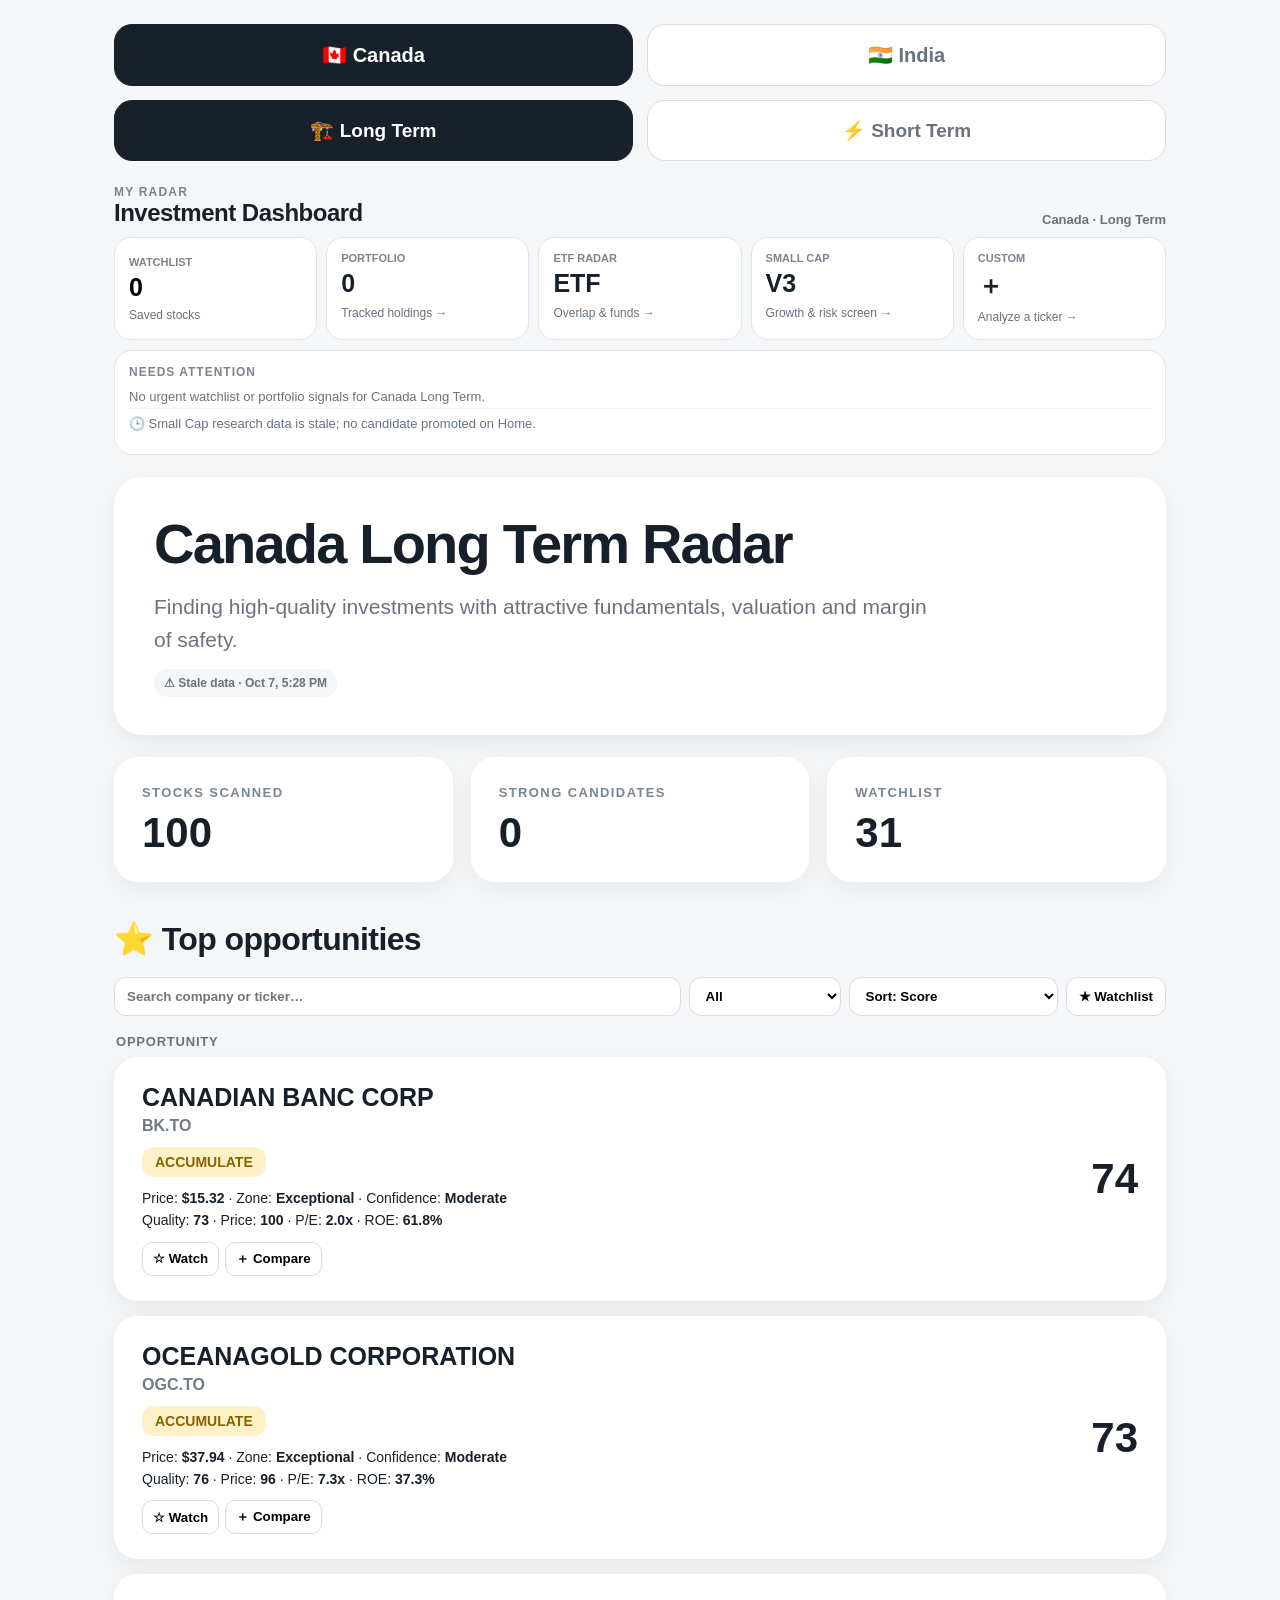
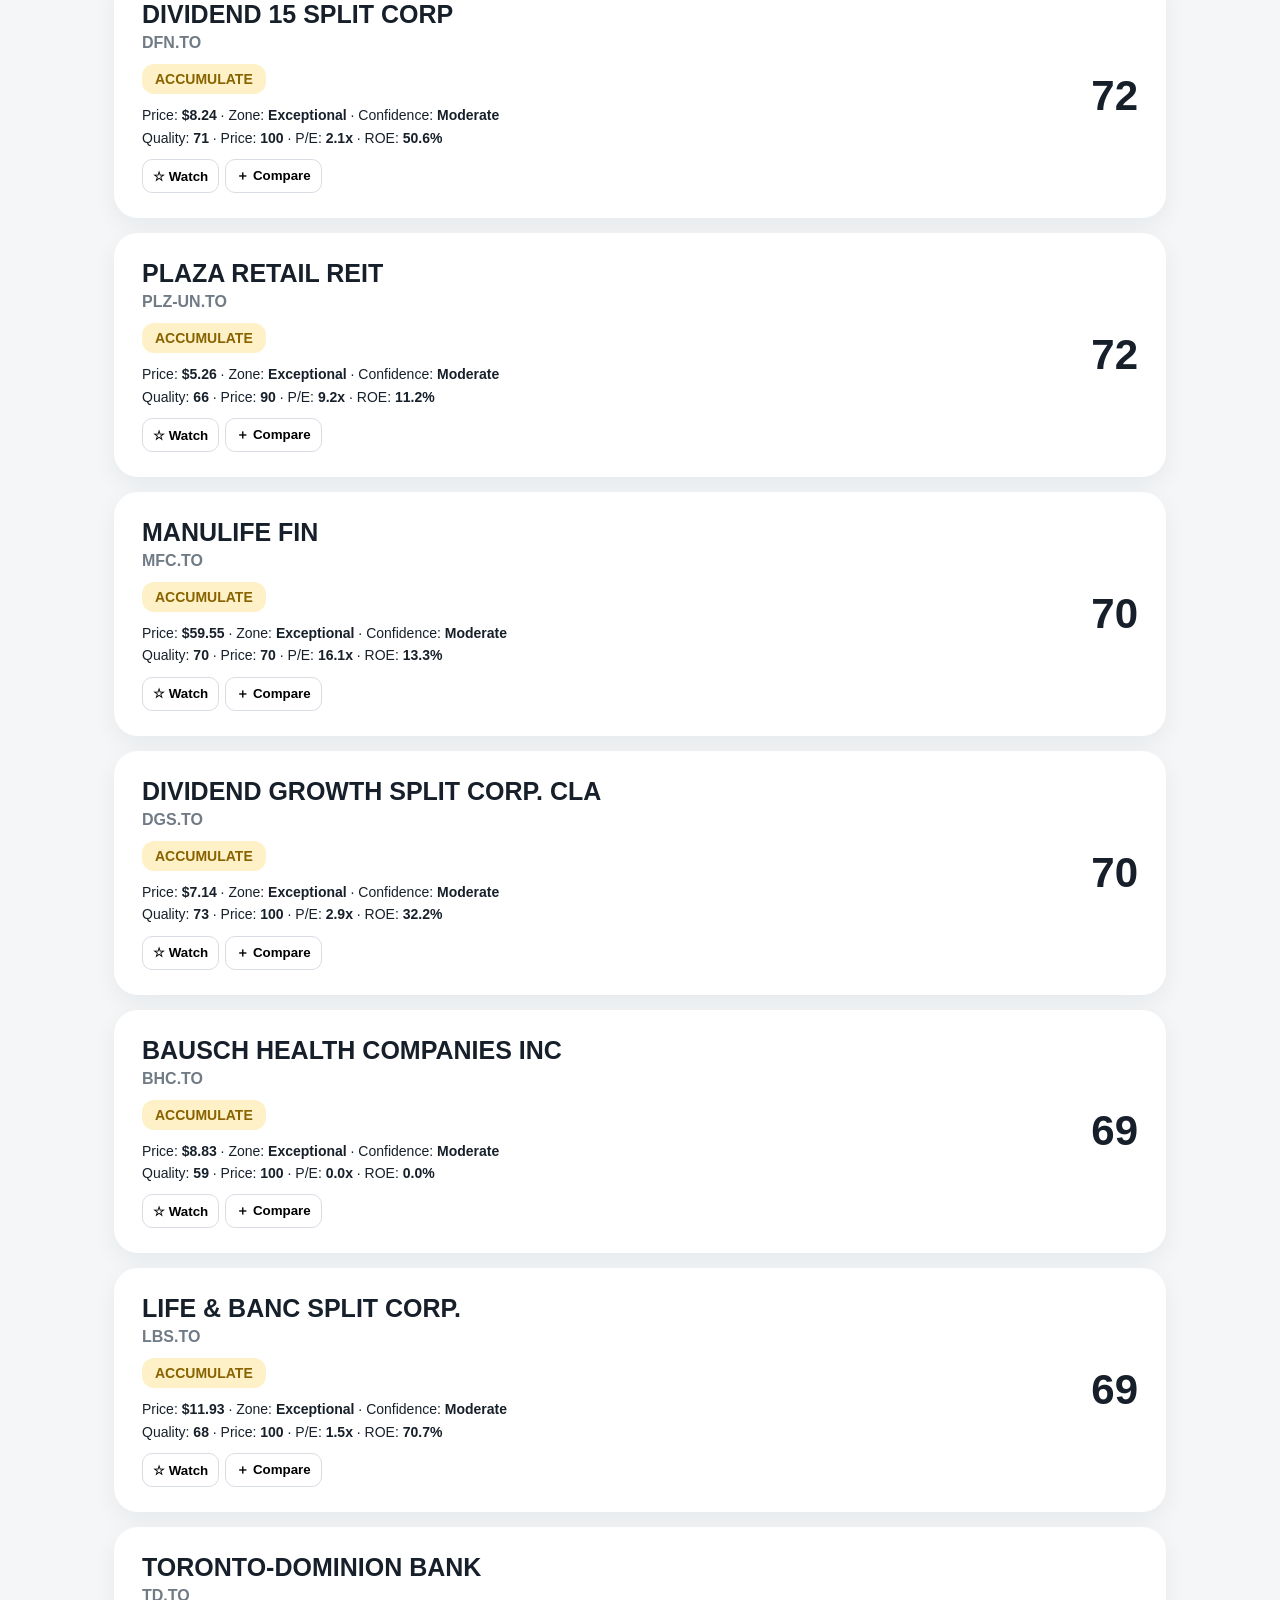
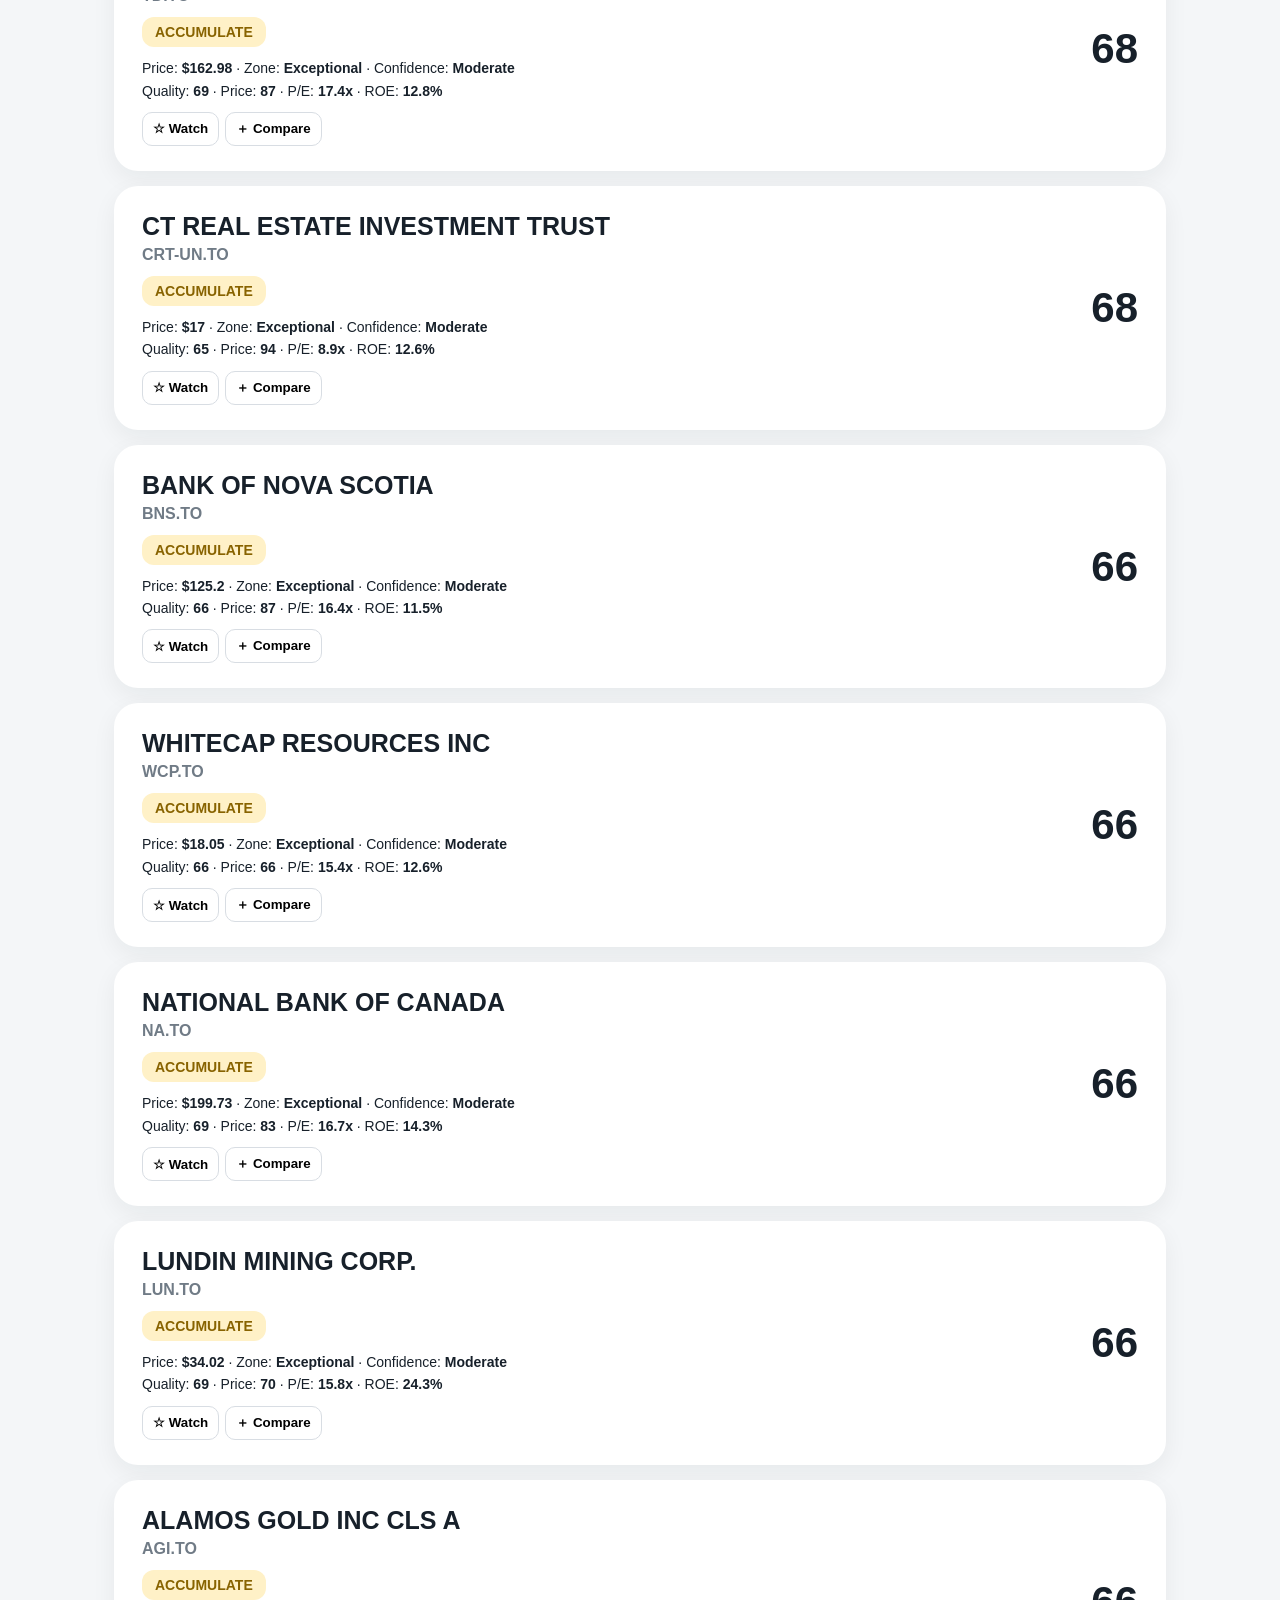
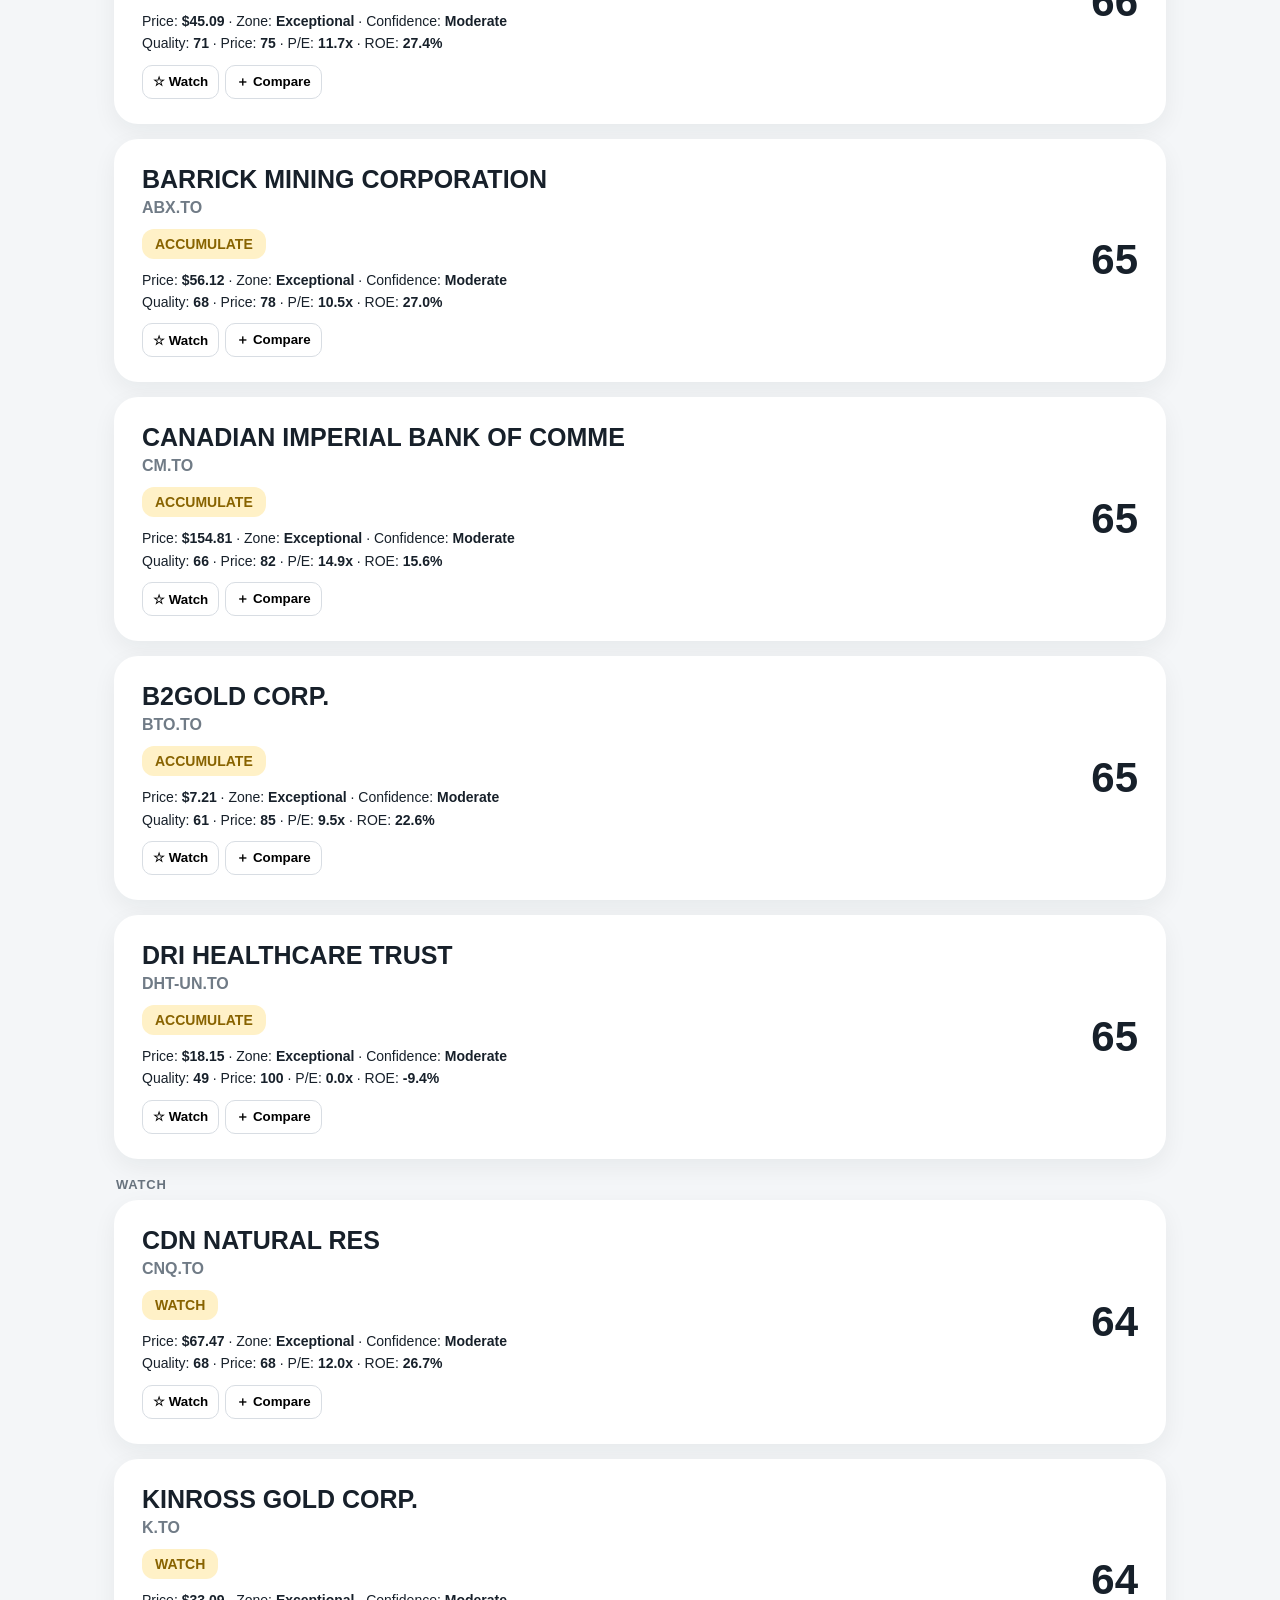
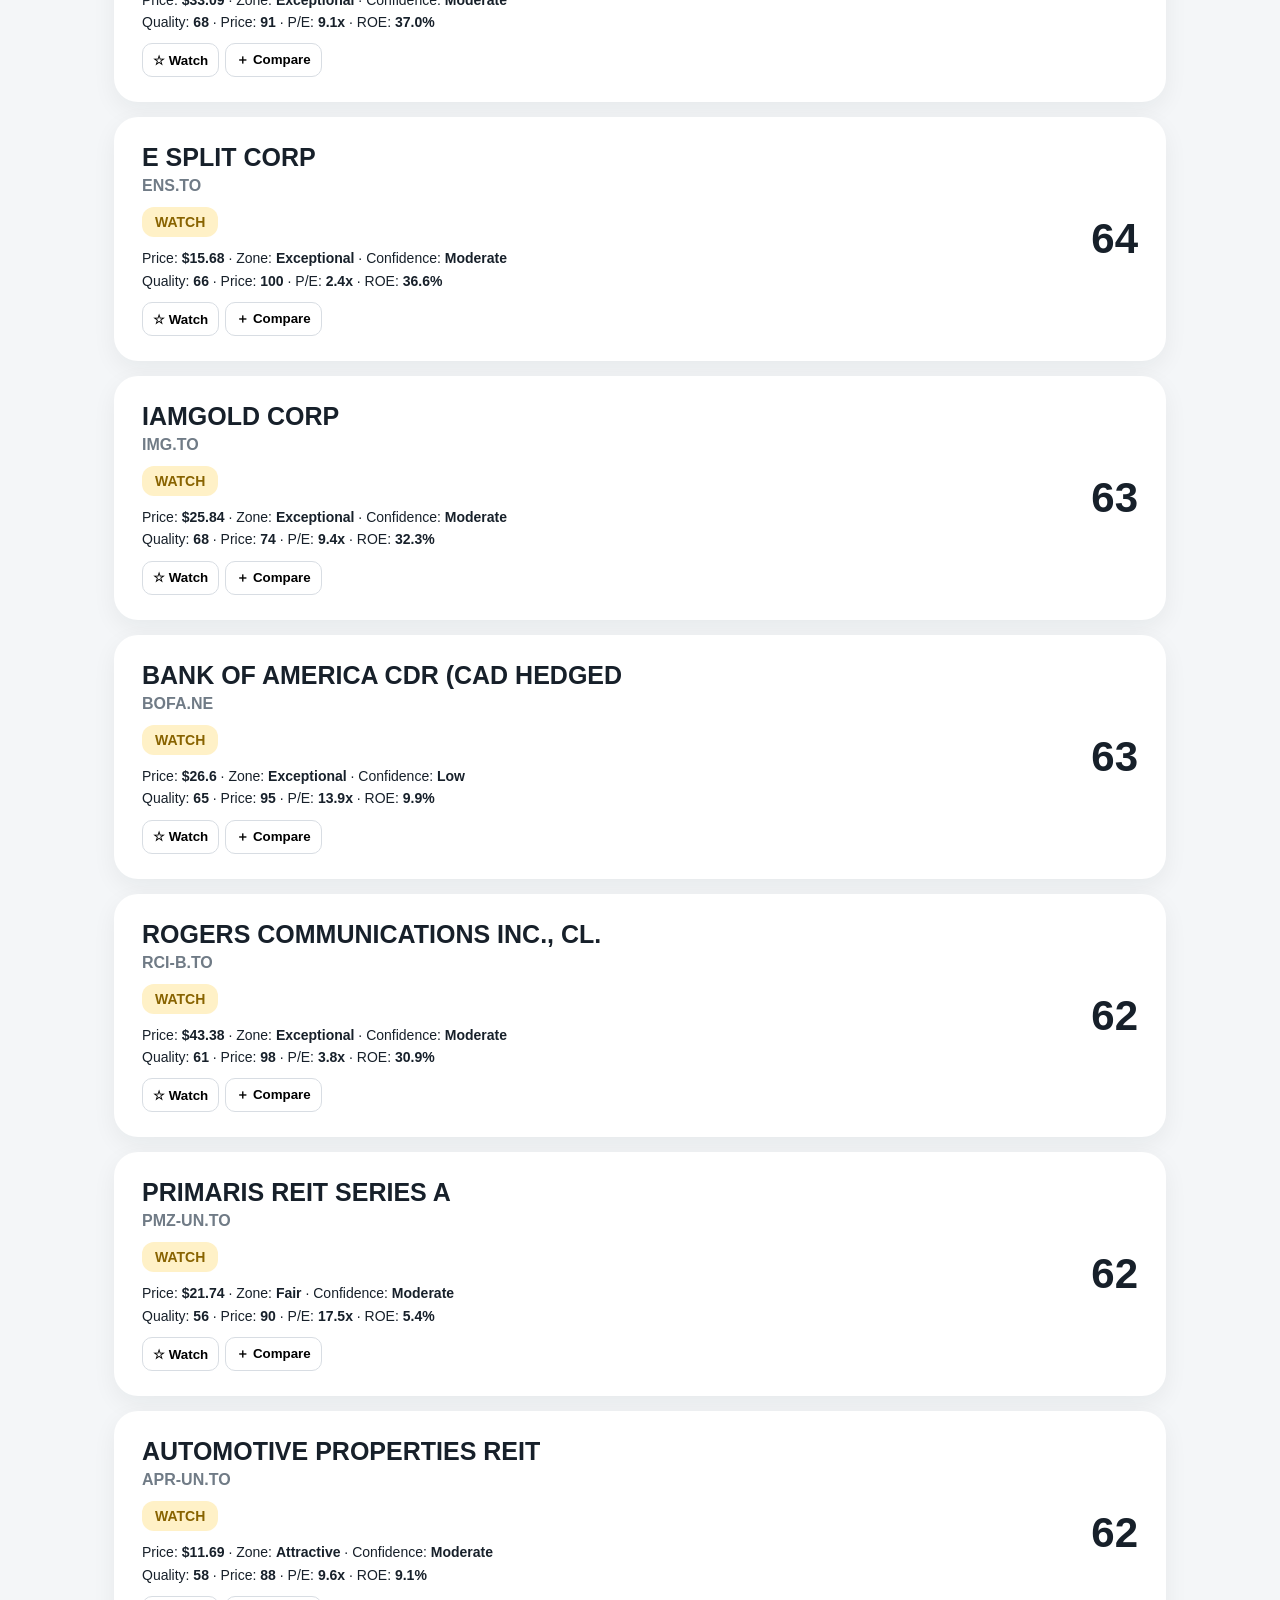
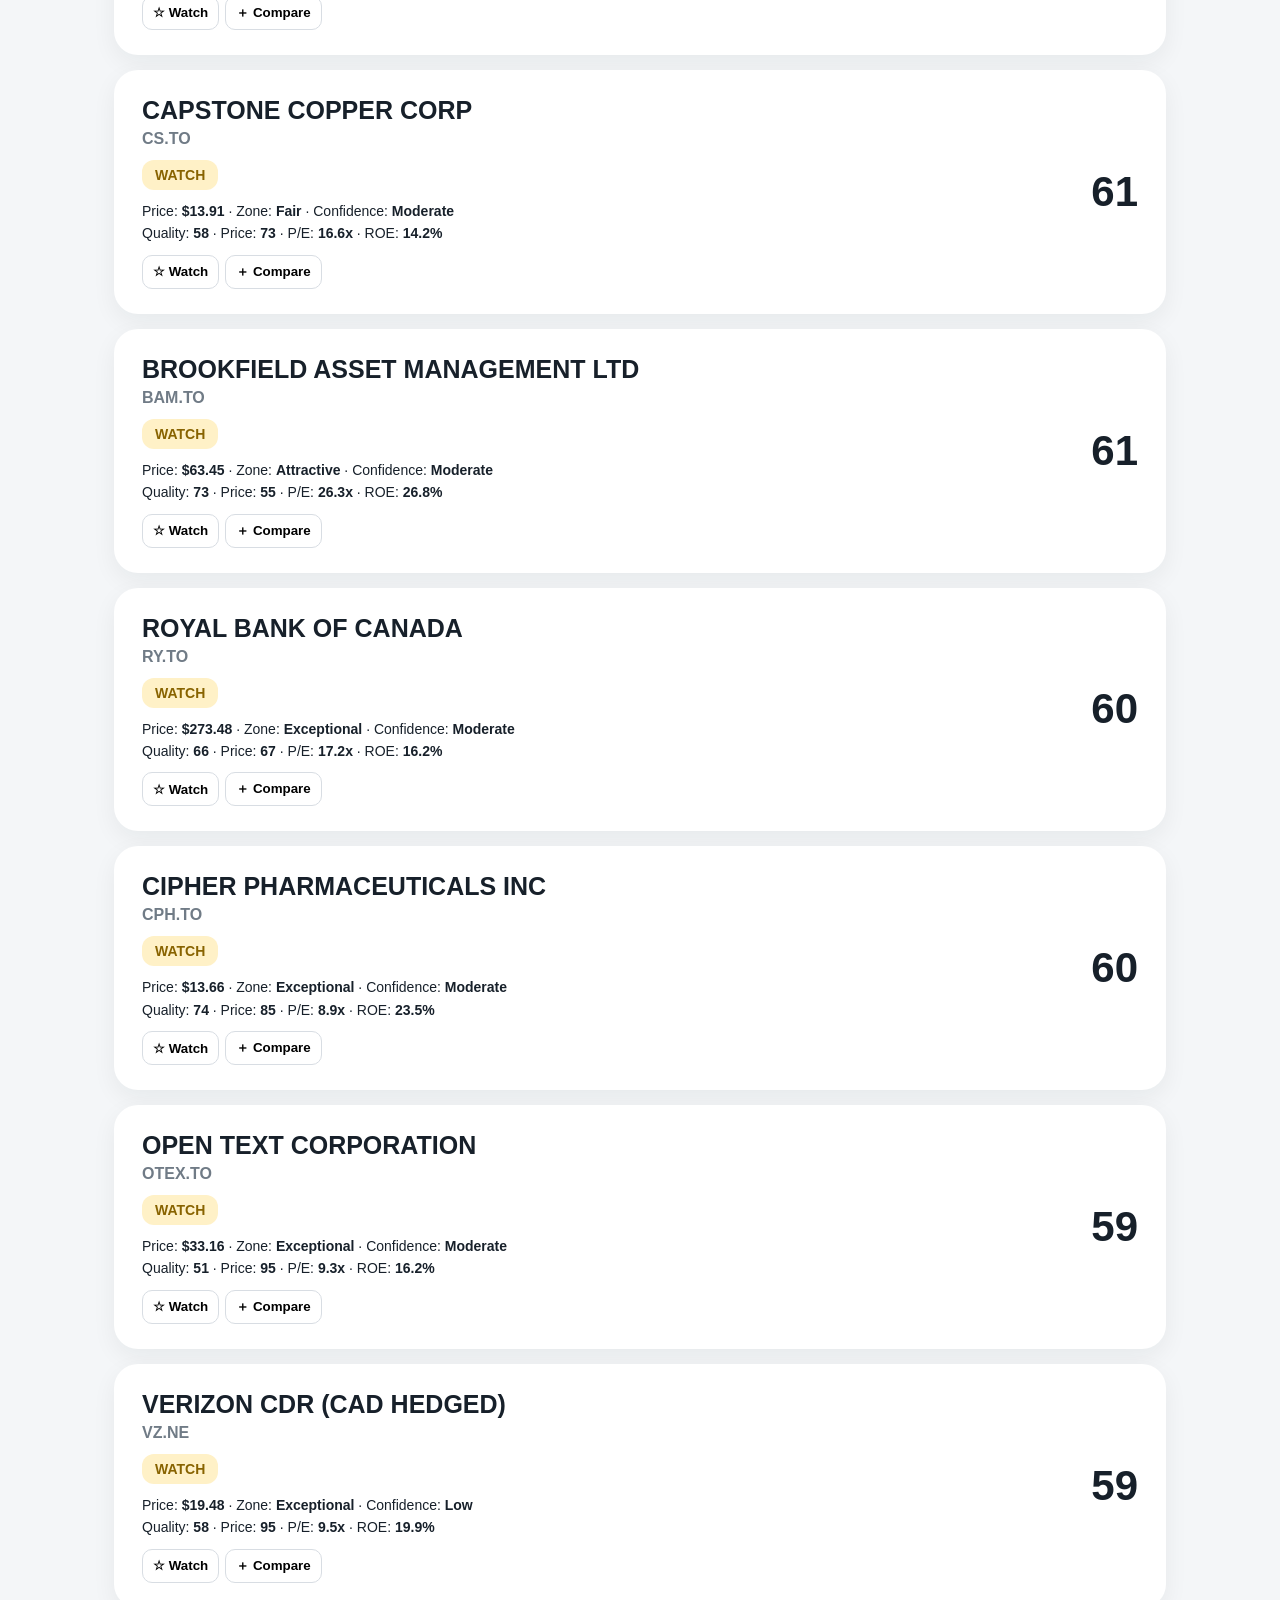
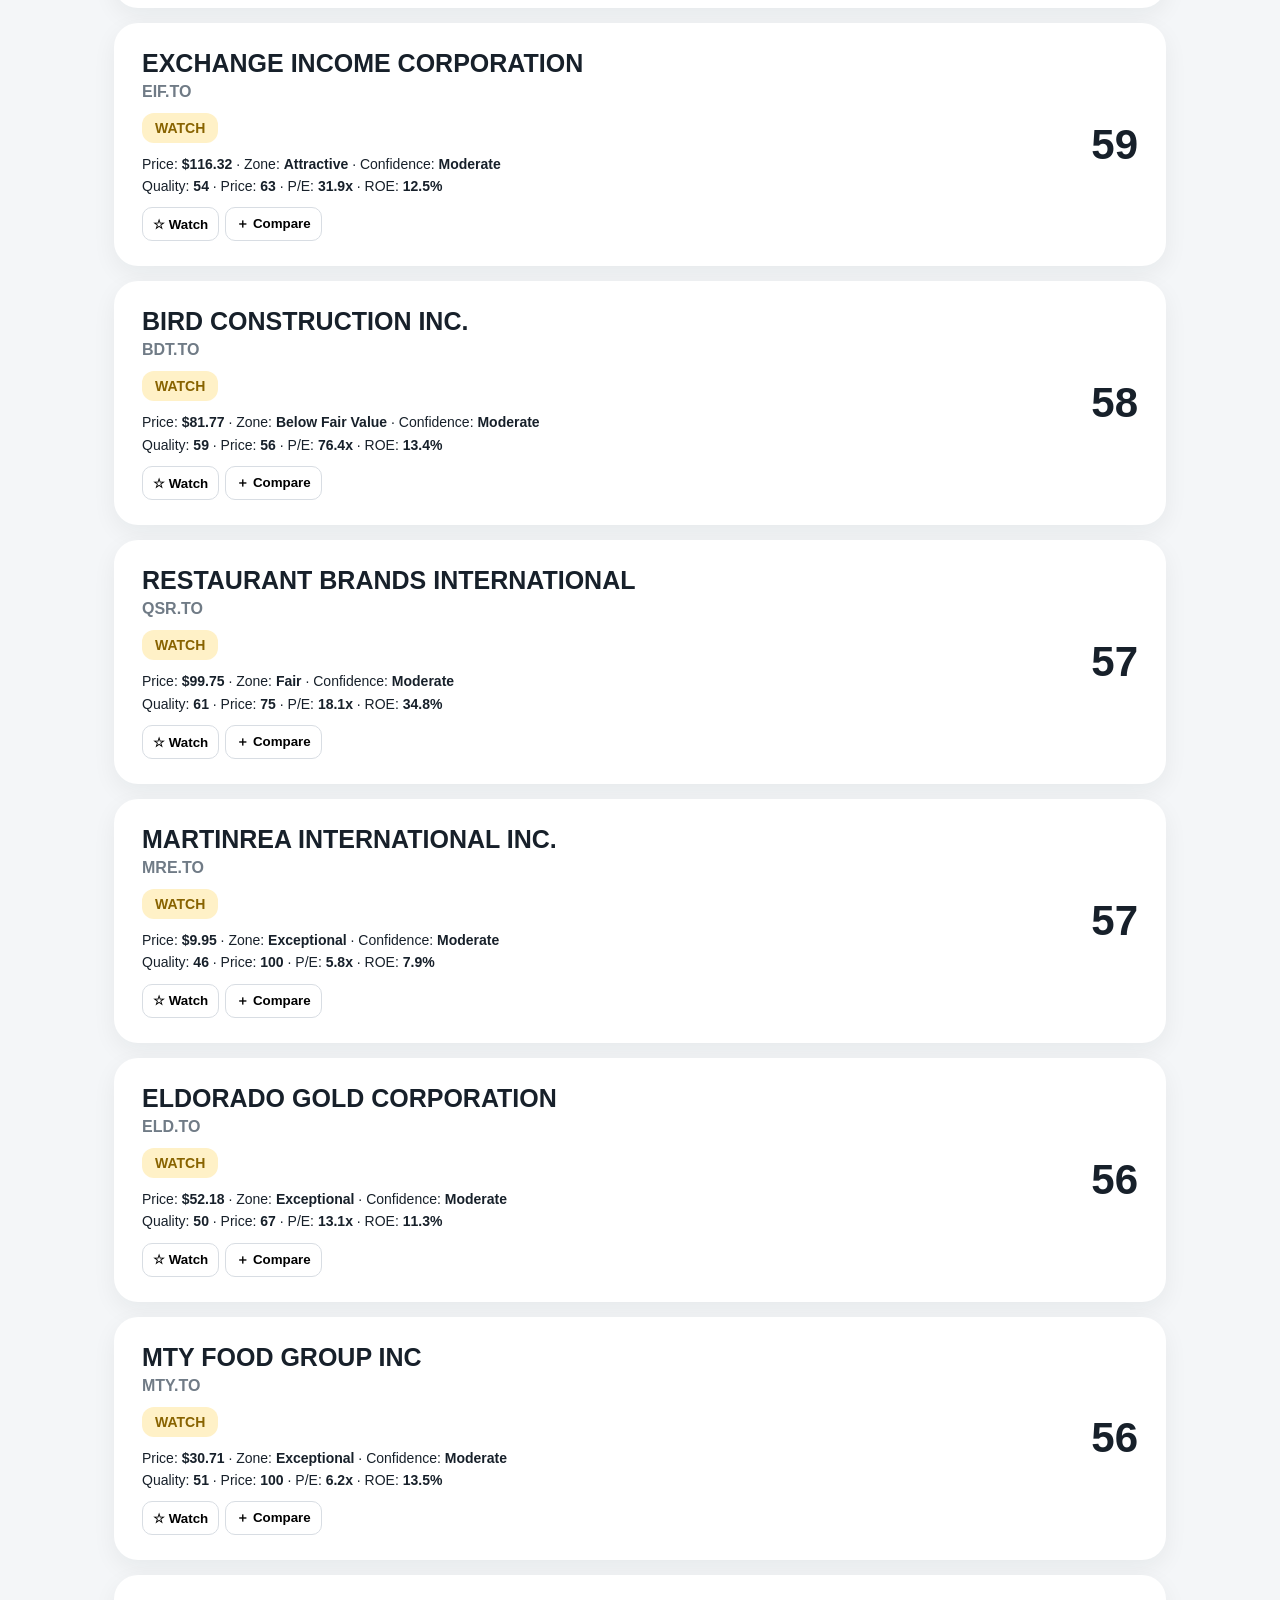
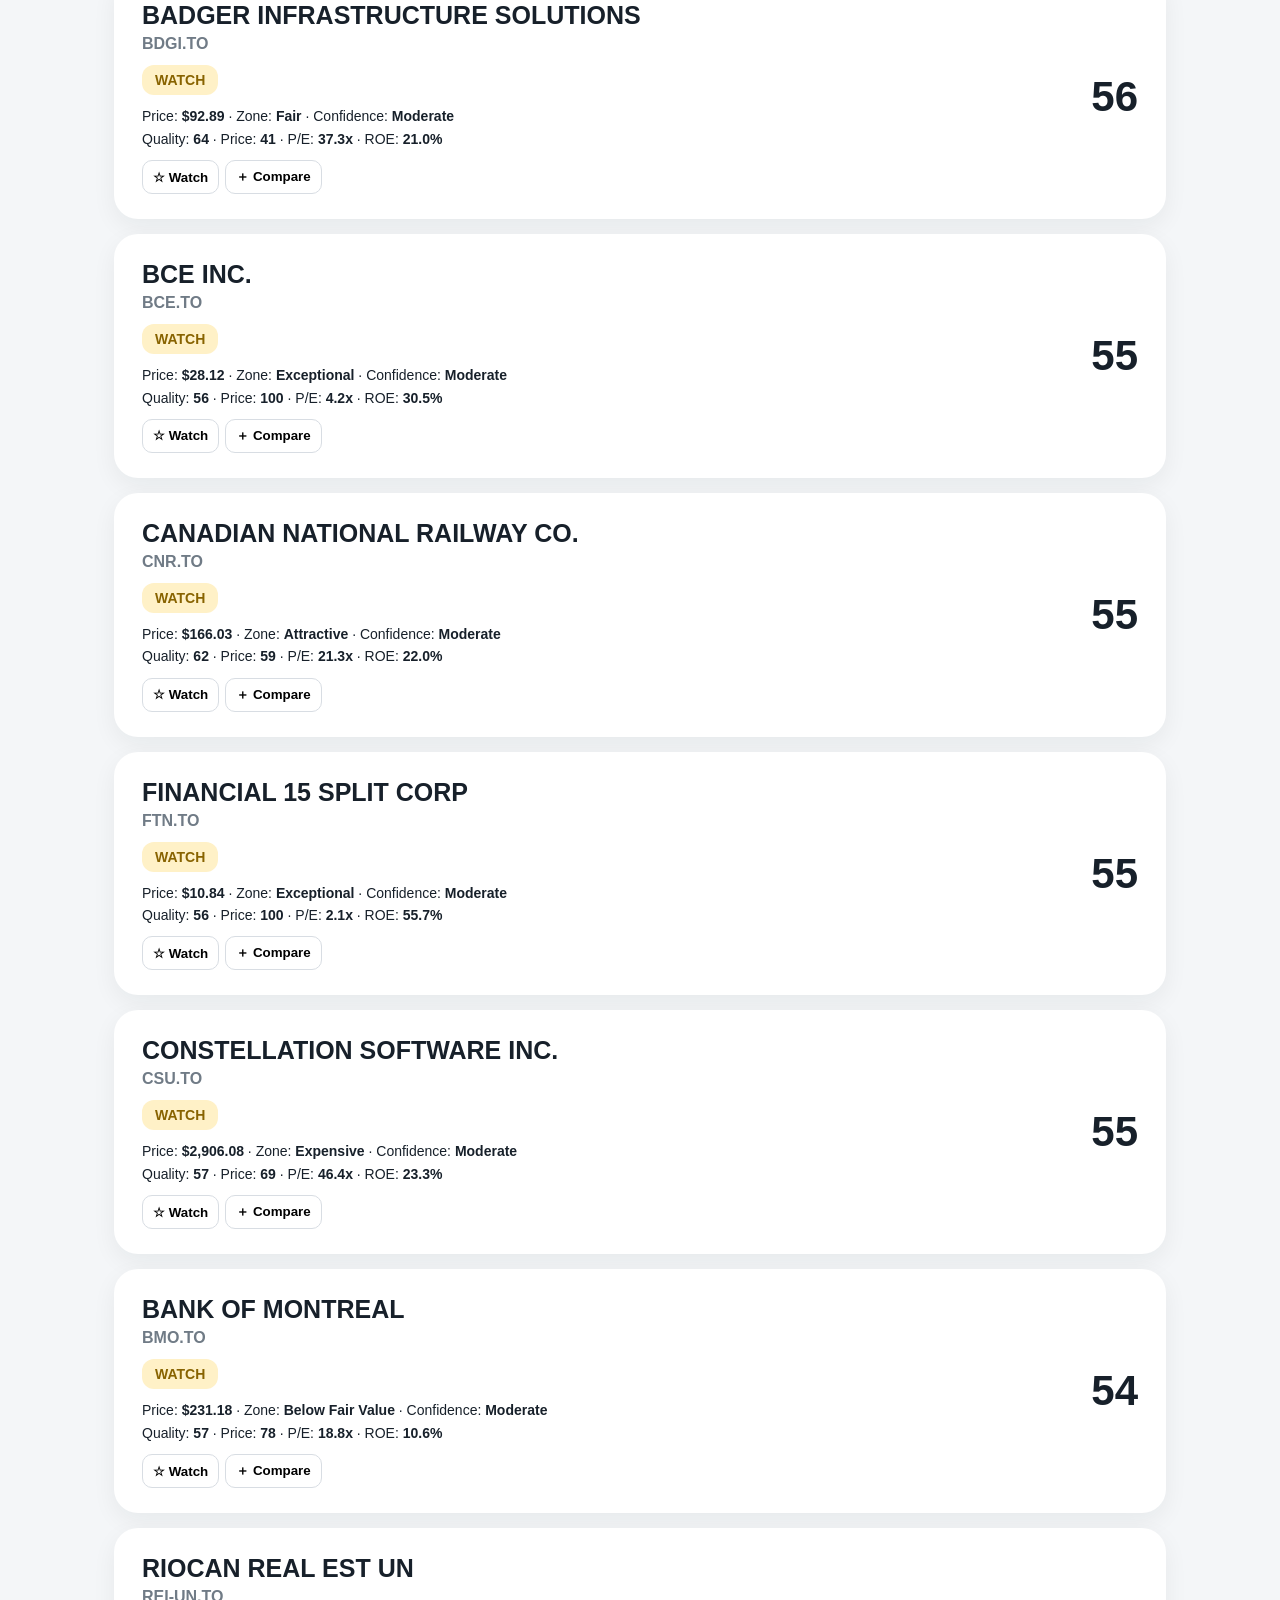
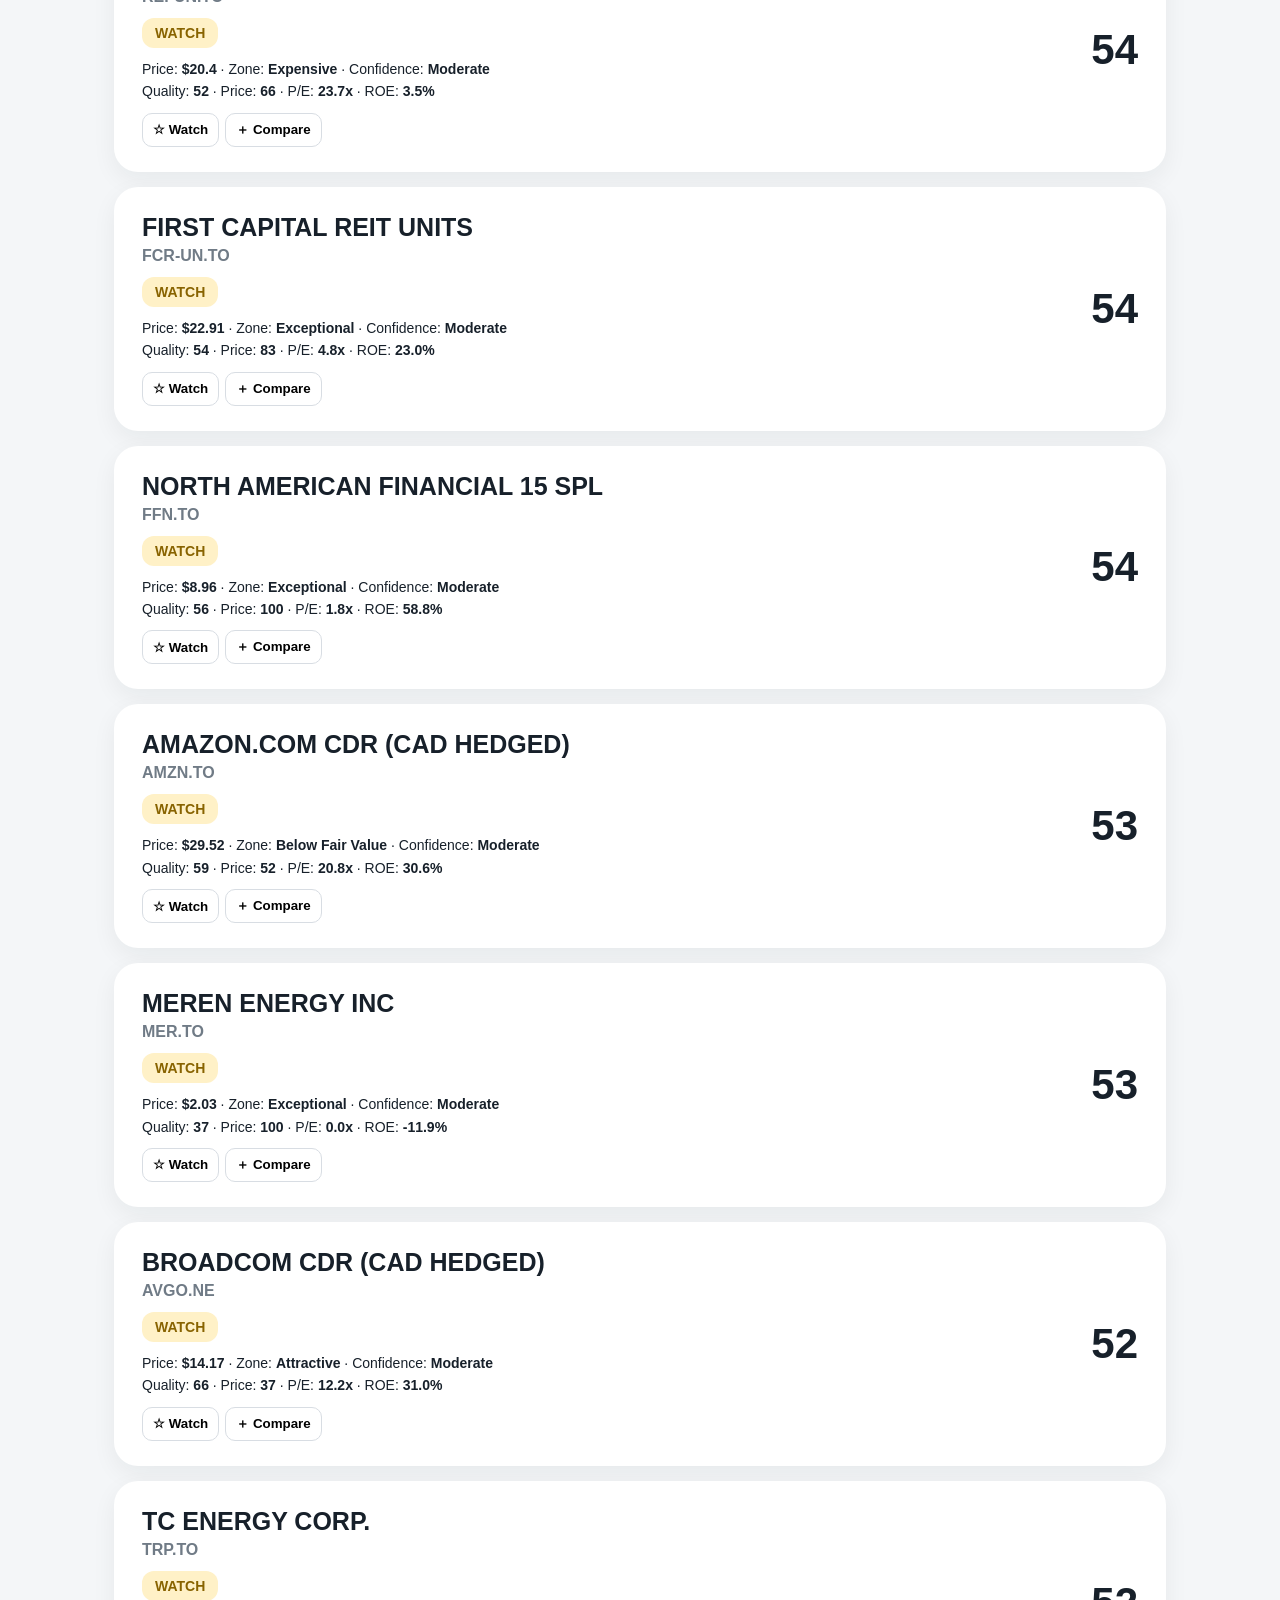
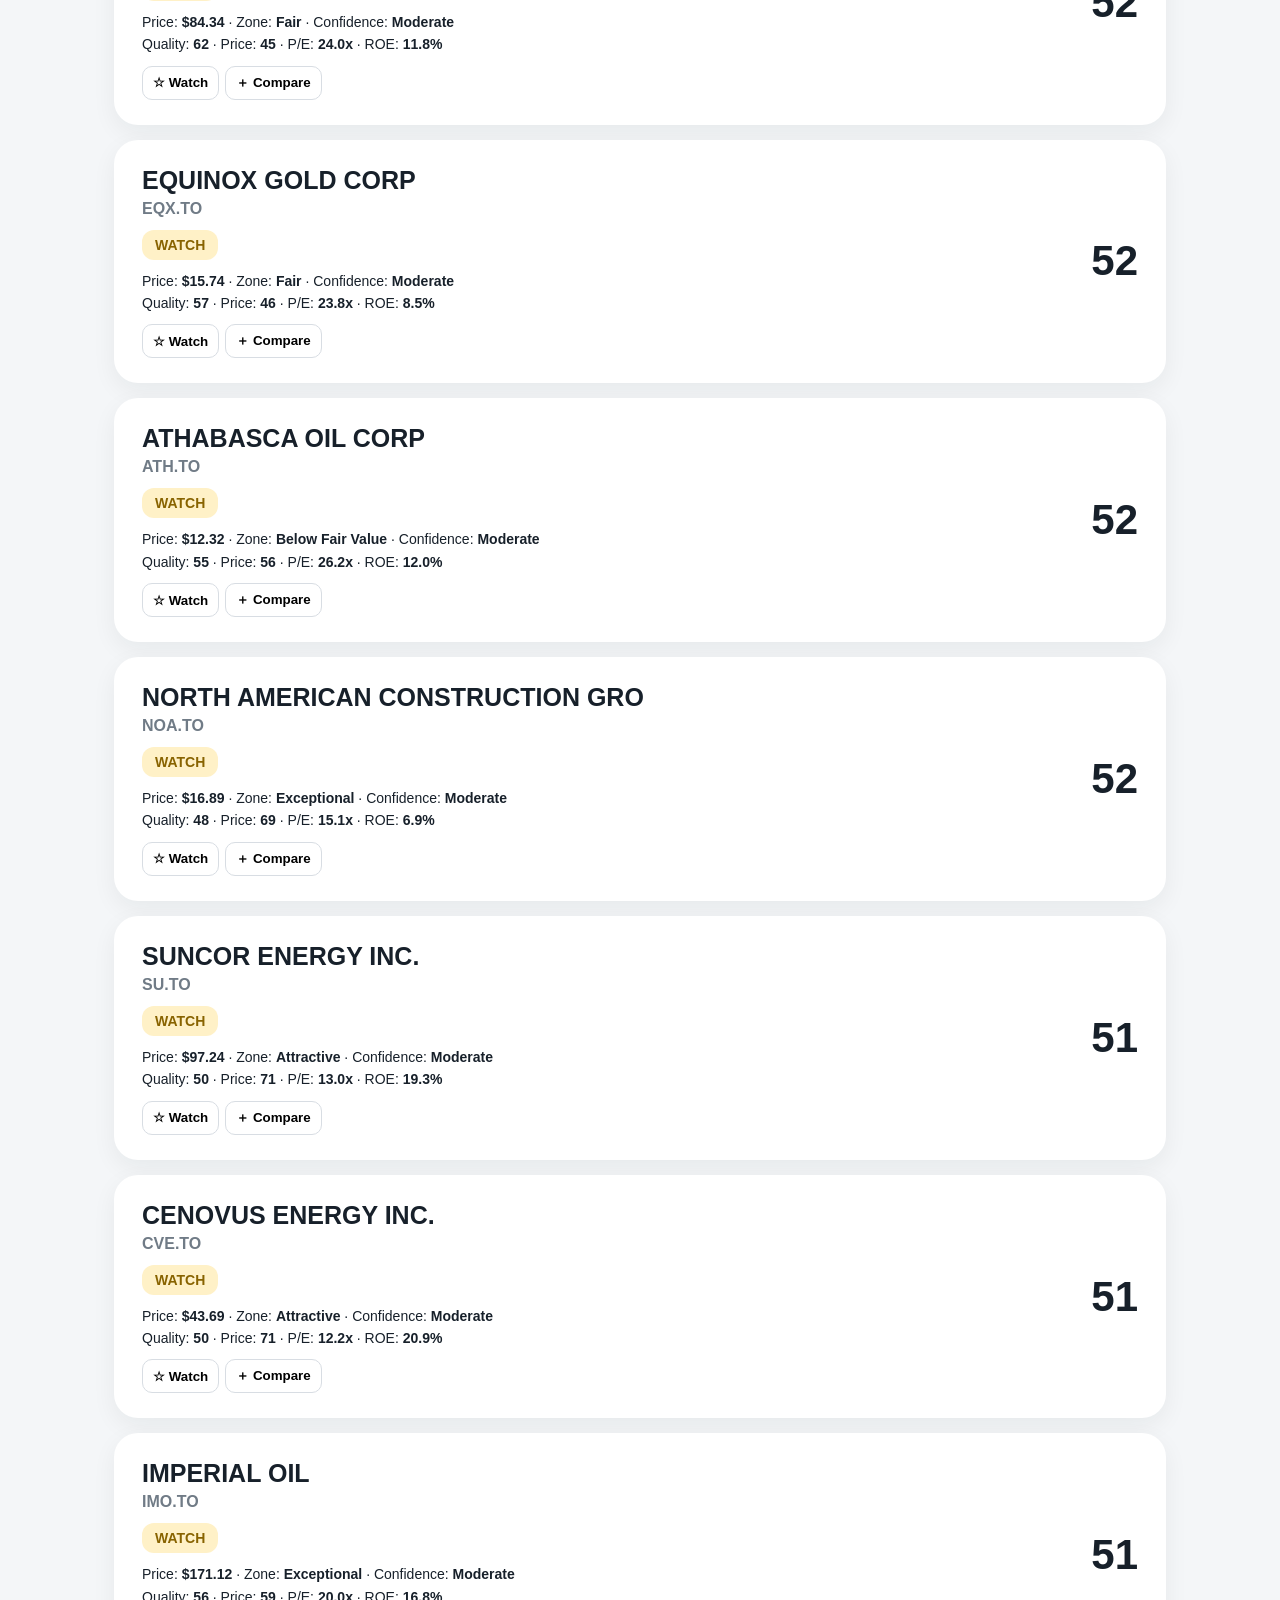
==== index.html @ 9d4714e6 "Finalize v1 frontend labels and cache keys" ====
<!DOCTYPE html>
<html lang="en">

<head>

    <meta charset="UTF-8">

    <meta
        name="viewport"
        content="width=device-width, initial-scale=1.0"
    >

    <meta
        name="theme-color"
        content="#f4f6f8"
    >

    <title>Investment Radar</title>


    <style>

        /* =========================================
           GLOBAL
        ========================================= */

        * {
            box-sizing: border-box;
        }

        html {
            scroll-behavior: smooth;
        }

        body {
            margin: 0;
            padding: 0;

            background: #f4f6f8;
            color: #17202a;

            font-family:
                -apple-system,
                BlinkMacSystemFont,
                "Segoe UI",
                Roboto,
                Helvetica,
                Arial,
                sans-serif;

            -webkit-font-smoothing: antialiased;
        }

        button {
            font-family: inherit;
        }

        .app {
            width: 100%;
            max-width: 1100px;

            margin: 0 auto;

            padding: 24px;
        }


        /* =========================================
           MARKET BUTTONS
        ========================================= */

        .market-selector {
            display: grid;

            grid-template-columns: 1fr 1fr;

            gap: 14px;

            margin-bottom: 14px;
        }

        .market-btn {
            appearance: none;

            border: 1px solid #d8dde3;

            background: #ffffff;

            color: #68737e;

            border-radius: 18px;

            padding: 18px 20px;

            font-size: 20px;

            font-weight: 700;

            cursor: pointer;

            transition:
                background 0.2s ease,
                color 0.2s ease,
                transform 0.15s ease;
        }

        .market-btn.active {
            background: #18212b;

            color: #ffffff;

            border-color: #18212b;
        }

        .market-btn:active {
            transform: scale(0.98);
        }


        /* =========================================
           VIEW BUTTONS
        ========================================= */

        .view-selector {
            display: grid;

            grid-template-columns: 1fr 1fr;

            gap: 14px;

            margin-bottom: 24px;
        }

        .view-btn {
            appearance: none;

            border: 1px solid #d8dde3;

            background: #ffffff;

            color: #68737e;

            border-radius: 18px;

            padding: 18px 20px;

            font-size: 19px;

            font-weight: 700;

            cursor: pointer;

            transition:
                background 0.2s ease,
                color 0.2s ease,
                transform 0.15s ease;
        }

        .view-btn.active {
            background: #18212b;

            color: #ffffff;

            border-color: #18212b;
        }

        .view-btn:active {
            transform: scale(0.98);
        }


        /* =========================================
           HERO
        ========================================= */

        .hero {
            background: #ffffff;

            border-radius: 28px;

            padding: 38px 40px;

            margin-bottom: 22px;

            box-shadow:
                0 8px 25px rgba(20, 30, 40, 0.06);
        }

        .hero h1 {
            margin: 0 0 18px;

            font-size: clamp(34px, 5vw, 56px);

            line-height: 1.05;

            letter-spacing: -1.8px;

            font-weight: 800;
        }

        .hero p {
            margin: 0;

            max-width: 780px;

            color: #687482;

            font-size: 21px;

            line-height: 1.55;
        }


        /* =========================================
           STAT CARDS
        ========================================= */

        .stats-grid {
            display: grid;

            grid-template-columns:
                repeat(3, 1fr);

            gap: 18px;

            margin-bottom: 38px;
        }

        .stat-card {
            background: #ffffff;

            border-radius: 24px;

            padding: 28px;

            box-shadow:
                0 8px 25px rgba(20, 30, 40, 0.05);
        }

        .stat-card span {
            display: block;

            color: #7b8590;

            font-size: 13px;

            font-weight: 800;

            letter-spacing: 1.4px;
        }

        .stat-card strong {
            display: block;

            margin-top: 12px;

            font-size: 42px;

            line-height: 1;

            font-weight: 800;
        }


        /* =========================================
           OPPORTUNITIES
        ========================================= */

        .opportunities h2 {
            margin: 0 0 18px;

            font-size: 32px;

            line-height: 1.2;

            letter-spacing: -0.6px;
        }


        /* =========================================
           INVESTMENT CARDS
        ========================================= */

        .investment {
            display: flex;

            align-items: center;

            justify-content: space-between;

            gap: 20px;

            background: #ffffff;

            border-radius: 24px;

            padding: 25px 28px;

            margin-bottom: 15px;

            box-shadow:
                0 8px 25px rgba(20, 30, 40, 0.06);

            cursor: pointer;

            transition:
                transform 0.15s ease,
                box-shadow 0.15s ease;
        }

        .investment:hover {
            transform: translateY(-2px);

            box-shadow:
                0 12px 30px rgba(20, 30, 40, 0.10);
        }

        .investment:active {
            transform: scale(0.99);
        }

        .investment-info {
            min-width: 0;
        }

        .investment-info h3 {
            margin: 0 0 5px;

            font-size: 25px;

            line-height: 1.2;

            font-weight: 800;
        }

        .investment-info p {
            margin: 0 0 12px;

            color: #707b86;

            font-size: 16px;

            font-weight: 600;
        }

        .score {
            flex-shrink: 0;

            font-size: 42px;

            line-height: 1;

            font-weight: 900;
        }


        /* =========================================
           VERDICT BADGES
        ========================================= */

        .badge {
            display: inline-block;

            padding: 7px 13px;

            border-radius: 12px;

            font-size: 14px;

            font-weight: 800;
        }

        .badge.green {
            background: #dff5e6;

            color: #26733d;
        }

        .badge.yellow {
            background: #fff1c7;

            color: #886300;
        }

        .badge.red {
            background: #f9dddd;

            color: #a13e3e;
        }


        /* =========================================
           DETAIL VIEW
        ========================================= */

        #detailView {
            width: 100%;
        }

        .detail-container {
            width: 100%;
        }


        /* =========================================
           BACK BUTTON
        ========================================= */

        .back-button {
            appearance: none;

            border: none;

            background: #ffffff;

            color: #263442;

            border-radius: 14px;

            padding: 12px 17px;

            font-size: 16px;

            font-weight: 700;

            cursor: pointer;

            margin-bottom: 18px;

            box-shadow:
                0 5px 15px rgba(20, 30, 40, 0.05);
        }

        .back-button:active {
            transform: scale(0.98);
        }


        /* =========================================
           DETAIL HEADER
        ========================================= */

        .detail-header {
            display: flex;

            justify-content: space-between;

            align-items: center;

            gap: 20px;

            background: #ffffff;

            border-radius: 28px;

            padding: 32px;

            margin-bottom: 18px;

            box-shadow:
                0 8px 25px rgba(20, 30, 40, 0.06);
        }

        .detail-market {
            color: #75808b;

            font-size: 13px;

            font-weight: 800;

            text-transform: uppercase;

            letter-spacing: 1.5px;

            margin-bottom: 8px;
        }

        .detail-header h1 {
            margin: 0 0 7px;

            font-size: 40px;

            line-height: 1.05;

            font-weight: 800;
        }

        .detail-header p {
            margin: 0;

            color: #727d88;

            font-size: 17px;

            font-weight: 600;
        }

        .detail-score {
            text-align: center;

            flex-shrink: 0;
        }

        .big-score {
            font-size: 60px;

            line-height: 1;

            font-weight: 900;
        }

        .detail-score > div:last-child {
            margin-top: 8px;

            font-size: 14px;

            font-weight: 800;

            color: #a13e3e;
        }


        /* =========================================
           DETAIL SECTIONS
        ========================================= */

        .detail-section {
            background: #ffffff;

            border-radius: 24px;

            padding: 26px;

            margin-bottom: 16px;

            box-shadow:
                0 8px 25px rgba(20, 30, 40, 0.05);
        }

        .section-title {
            font-size: 20px;

            font-weight: 800;

            margin-bottom: 20px;
        }


        /* =========================================
           METRICS
        ========================================= */

        .metric-grid {
            display: grid;

            grid-template-columns:
                repeat(2, 1fr);

            gap: 12px;
        }

        .metric {
            background: #f6f7f9;

            border-radius: 15px;

            padding: 16px;
        }

        .metric-label {
            display: block;

            color: #7a8590;

            font-size: 13px;

            font-weight: 600;

            margin-bottom: 6px;
        }

        .metric-value {
            display: block;

            font-size: 18px;

            font-weight: 800;
        }


        /* =========================================
           CURRENT PRICE
        ========================================= */

        .current-price {
            font-size: 42px;

            line-height: 1;

            font-weight: 900;
        }


        /* =========================================
           DATA CONFIDENCE
        ========================================= */

        .confidence-box {
            display: flex;

            align-items: center;

            gap: 15px;

            background: #f5f7f9;

            border-radius: 16px;

            padding: 18px;
        }

        .confidence-box strong {
            font-size: 30px;
        }

        .confidence-box span {
            color: #68737e;

            font-weight: 700;
        }

        .missing-data {
            color: #a13e3e;

            margin-bottom: 0;
        }

        .complete-data {
            color: #26733d;

            margin-bottom: 0;
        }


        /* =========================================
           THESIS
        ========================================= */

        .investment-thesis {
            color: #56616c;

            font-size: 17px;

            line-height: 1.6;

            margin: 0;
        }


        /* =========================================
           MOBILE
        ========================================= */

        @media (max-width: 700px) {

            .app {
                padding: 14px;
            }

            .market-selector,
            .view-selector {
                gap: 8px;
            }

            .market-btn,
            .view-btn {
                padding: 13px 10px;

                font-size: 15px;

                border-radius: 14px;
            }

            .hero {
                padding: 26px 22px;

                border-radius: 22px;
            }

            .hero h1 {
                font-size: 32px;

                letter-spacing: -1px;
            }

            .hero p {
                font-size: 17px;
            }

            .stats-grid {
                grid-template-columns: 1fr;

                gap: 10px;
            }

            .stat-card {
                padding: 20px;
            }

            .stat-card strong {
                font-size: 34px;
            }

            .opportunities h2 {
                font-size: 27px;
            }

            .investment {
                padding: 21px;

                border-radius: 20px;
            }

            .investment-info h3 {
                font-size: 22px;
            }

            .score {
                font-size: 34px;
            }

            .detail-header {
                padding: 24px;

                border-radius: 22px;
            }

            .detail-header h1 {
                font-size: 31px;
            }

            .big-score {
                font-size: 45px;
            }

            .detail-section {
                padding: 21px;

                border-radius: 20px;
            }

            .metric-grid {
                grid-template-columns: 1fr;
            }

        }


        /* =========================================
           SMALL PHONES
        ========================================= */

        @media (max-width: 400px) {

            .market-btn,
            .view-btn {
                font-size: 14px;

                padding: 12px 7px;
            }

            .hero h1 {
                font-size: 29px;
            }

            .investment {
                padding: 18px;
            }

        }

    
        @media (max-width: 700px) {
            html,body{overflow-x:hidden}
            body{padding-bottom:env(safe-area-inset-bottom)}
            .app{padding-left:max(12px,env(safe-area-inset-left));padding-right:max(12px,env(safe-area-inset-right));padding-bottom:calc(28px + env(safe-area-inset-bottom))}
            button,input,select{min-height:44px}
            #homeDashboard>div:first-child{align-items:flex-start!important;flex-direction:column}
            #homeDashboard>div:nth-child(2){grid-template-columns:repeat(2,minmax(0,1fr))!important}
            #homeDashboard a,#homeDashboard button{min-width:0}
            #attentionPanel{padding:12px!important}
            .investment{gap:12px}
            .investment-info{overflow:hidden}
            .investment-info h3,.investment-info p{overflow-wrap:anywhere}
        }
        @media (max-width: 390px) {
            #homeDashboard>div:nth-child(2){grid-template-columns:1fr!important}
        }

@media(max-width:700px){html{-webkit-text-size-adjust:100%}input,select,textarea{font-size:16px!important}.investment{display:flex;align-items:flex-start}.investment-actions{flex-wrap:wrap}.detail-section{overflow:hidden}#watchSummary{grid-template-columns:repeat(2,minmax(0,1fr))!important}#watchSummary>div{min-width:0;padding:10px!important}#watchSummary small{font-size:10px}#watchSummary div div{font-size:21px!important}}
@media(max-width:390px){#watchSummary{grid-template-columns:1fr 1fr!important}.investment{padding:15px}.score{font-size:29px}}

        /* Mobile / iPhone release polish */
        @media (max-width: 700px) {
            html { -webkit-text-size-adjust: 100%; }
            html, body { overflow-x: hidden; }
            body { padding-bottom: env(safe-area-inset-bottom); }
            .app { padding: 12px max(12px,env(safe-area-inset-right)) calc(32px + env(safe-area-inset-bottom)) max(12px,env(safe-area-inset-left)); }
            button, select, input, .market-btn, .view-btn { min-height: 44px; }
            .hero { padding: 20px 17px; }
            .hero h1 { font-size: 29px; line-height: 1.08; }
            .hero p { font-size: 15px; line-height: 1.45; }
            .stats-grid { grid-template-columns: repeat(2,minmax(0,1fr)); }
            .stat-card { padding: 14px; min-width: 0; }
            .stat-card strong { font-size: 27px; }
            .investment { padding: 15px; }
            .investment-info { min-width: 0; }
            .investment-info h3 { font-size: 19px; overflow-wrap: anywhere; }
            .score { font-size: 27px; }
            #homeDashboard > div:nth-of-type(2) { grid-template-columns: repeat(2,minmax(0,1fr)) !important; }
            #homeDashboard a, #homeDashboard button { min-width: 0; overflow-wrap: anywhere; }
            #attentionPanel { padding: 13px !important; }
            #watchSummary { grid-template-columns: repeat(2,minmax(0,1fr)) !important; }
            .detail-header { padding: 18px; }
            .detail-header h1 { font-size: 27px; overflow-wrap: anywhere; }
            .detail-section { padding: 16px; }
            #attentionItems > div { overflow-wrap:anywhere; }
            #radarControls { gap:8px !important; }
            #radarControls input, #radarControls select { min-width:0 !important; max-width:100%; }
            .investment-actions button { min-height:40px; padding:8px 10px; }
        }
        @media (max-width: 390px) {
            .app { padding-left: 10px; padding-right: 10px; }
            .market-btn, .view-btn { font-size: 13px; padding: 10px 6px; }
            .hero h1 { font-size: 27px; }
            .stats-grid { grid-template-columns: 1fr 1fr; }
            #homeDashboard > div:nth-of-type(2) { grid-template-columns: 1fr 1fr !important; }
            #watchSummary { grid-template-columns: 1fr 1fr !important; }
        }

        /* v1 mobile release overrides */
        @media (max-width:700px){
            html{-webkit-text-size-adjust:100%}
            html,body{overflow-x:hidden}
            body{padding-bottom:env(safe-area-inset-bottom)}
            .app{padding-left:max(12px,env(safe-area-inset-left));padding-right:max(12px,env(safe-area-inset-right));padding-bottom:calc(32px + env(safe-area-inset-bottom))}
            button,input,select{min-height:44px}
            input,select{font-size:16px!important}
            #homeDashboard>div:nth-of-type(2){grid-template-columns:repeat(2,minmax(0,1fr))!important}
            #homeDashboard a,#homeDashboard button{min-width:0;overflow-wrap:anywhere}
            #watchSummary{grid-template-columns:repeat(2,minmax(0,1fr))!important}
            .investment-info,.detail-header>div{min-width:0}
            .investment-info h3,.investment-info p,.detail-header h1{overflow-wrap:anywhere}
        }
        @media (max-width:430px){
            #homeDashboard>div:nth-of-type(2){grid-template-columns:1fr!important}
            .stats-grid{grid-template-columns:1fr 1fr}
            #watchSummary{grid-template-columns:1fr 1fr!important}
        }
</style>

</head>


<body>

    <main class="app">


        <!-- =====================================
             MARKET SELECTOR
        ====================================== -->

        <div class="market-selector">

            <button
                class="market-btn active"
                data-market="Canada"
                onclick="selectMarket('Canada', this)"
            >
                🇨🇦 Canada
            </button>


            <button
                class="market-btn"
                data-market="India"
                onclick="selectMarket('India', this)"
            >
                🇮🇳 India
            </button>

        </div>


        <!-- =====================================
             VIEW SELECTOR
        ====================================== -->

        <div class="view-selector">

            <button
                class="view-btn active"
                data-view="Long Term"
                onclick="selectView('Long Term', this)"
            >
                🏗️ Long Term
            </button>


            <button
                class="view-btn"
                data-view="Short Term"
                onclick="selectView('Short Term', this)"
            >
                ⚡ Short Term
            </button>

        </div>



        <section id="homeDashboard" style="margin:4px 0 22px;">
            <div style="display:flex;justify-content:space-between;align-items:end;gap:12px;margin-bottom:10px;">
                <div><div style="font-size:12px;font-weight:900;letter-spacing:1.2px;color:#7b8590;">MY RADAR</div><div style="font-size:24px;font-weight:850;letter-spacing:-.5px;">Investment Dashboard</div></div>
                <div id="dashboardMarket" style="font-size:13px;color:#68737e;font-weight:800;">Canada</div>
            </div>
            <div style="display:grid;grid-template-columns:repeat(auto-fit,minmax(155px,1fr));gap:9px;">
                <button id="dashWatch" type="button" onclick="radarFilter='Watchlist';render();document.getElementById('investments')?.scrollIntoView({behavior:'smooth'})" style="text-align:left;border:1px solid #e0e5ea;background:#fff;border-radius:17px;padding:14px;cursor:pointer;"><span style="display:block;color:#7b8590;font-size:11px;font-weight:900;">WATCHLIST</span><strong id="dashWatchCount" style="display:block;font-size:25px;margin:5px 0;">0</strong><span style="font-size:12px;color:#68737e;">Saved stocks</span></button>
                <a href="portfolio.html" style="text-decoration:none;color:inherit;border:1px solid #e0e5ea;background:#fff;border-radius:17px;padding:14px;"><span style="display:block;color:#7b8590;font-size:11px;font-weight:900;">PORTFOLIO</span><strong id="dashPortfolioCount" style="display:block;font-size:25px;margin:5px 0;">0</strong><span style="font-size:12px;color:#68737e;">Tracked holdings →</span></a>
                <a href="etf.html" style="text-decoration:none;color:inherit;border:1px solid #e0e5ea;background:#fff;border-radius:17px;padding:14px;"><span style="display:block;color:#7b8590;font-size:11px;font-weight:900;">ETF RADAR</span><strong style="display:block;font-size:25px;margin:5px 0;">ETF</strong><span style="font-size:12px;color:#68737e;">Overlap & funds →</span></a>
                <a href="smallcap.html" style="text-decoration:none;color:inherit;border:1px solid #e0e5ea;background:#fff;border-radius:17px;padding:14px;"><span style="display:block;color:#7b8590;font-size:11px;font-weight:900;">SMALL CAP</span><strong style="display:block;font-size:25px;margin:5px 0;">V3</strong><span style="font-size:12px;color:#68737e;">Growth & risk screen →</span></a>
                <a href="custom.html" style="text-decoration:none;color:inherit;border:1px solid #e0e5ea;background:#fff;border-radius:17px;padding:14px;"><span style="display:block;color:#7b8590;font-size:11px;font-weight:900;">CUSTOM</span><strong style="display:block;font-size:25px;margin:5px 0;">＋</strong><span style="font-size:12px;color:#68737e;">Analyze a ticker →</span></a>
            </div>
            <div id="attentionPanel" style="margin-top:10px;background:#fff;border:1px solid #e0e5ea;border-radius:18px;padding:14px;">
                <div style="font-size:12px;font-weight:900;letter-spacing:1px;color:#7b8590;">NEEDS ATTENTION</div>
                <div id="attentionItems" style="margin-top:8px;color:#68737e;font-size:13px;line-height:1.6;">Loading your signals…</div>
            </div>
        </section>

        <!-- =====================================
             RADAR VIEW
        ====================================== -->

        <div id="radarView">


            <!-- HERO -->

            <section class="hero">

                <h1 id="pageTitle">
                    Canada Long Term Radar
                </h1>


                <p id="pageDescription">
                    Finding high-quality investments with
                    attractive fundamentals, valuation and
                    margin of safety.
                </p>
                <div id="dataFreshness" style="margin-top:13px;display:inline-flex;gap:7px;align-items:center;background:#f4f6f8;border-radius:999px;padding:7px 10px;color:#68737e;font-size:12px;font-weight:800;">Data status: loading…</div>

            </section>


            <!-- STATISTICS -->

            <section class="stats-grid">


                <div class="stat-card">

                    <span>
                        STOCKS SCANNED
                    </span>

                    <strong id="stockCount">
                        0
                    </strong>

                </div>


                <div class="stat-card">

                    <span>
                        STRONG CANDIDATES
                    </span>

                    <strong id="candidateCount">
                        0
                    </strong>

                </div>


                <div class="stat-card">

                    <span>
                        WATCHLIST
                    </span>

                    <strong id="watchlistCount">
                        0
                    </strong>

                </div>


            </section>


            <!-- TOP OPPORTUNITIES -->

            <section class="opportunities">

                <h2>
                    ⭐ Top opportunities
                </h2>


                <div id="investments">

                    <div class="investment">

                        <div class="investment-info">

                            <h3>
                                Loading...
                            </h3>

                            <p>
                                Loading investment data
                            </p>

                        </div>

                    </div>

                </div>

            </section>


        </div>


        <!-- =====================================
             DETAIL VIEW
        ====================================== -->

        <div
            id="detailView"
            style="display:none;"
        ></div>


    </main>


    <!-- =====================================
         JAVASCRIPT
    ====================================== -->

    <script src="engine/scoring.js?v=1.0.2"></script>

    <script src="engine/dataQuality.js?v=1.0.2"></script>
    
<script src="engine/psychology.js?v=1.0.2"></script>
    <script src="engine/valuation.js?v=1.0.2"></script>
    <script src="engine/valuationV2.js?v=1.0.2"></script>
    <script src="engine/scoringV2.js?v=1.0.2"></script>
    <script src="engine/decisionEngine.js?v=1.0.2"></script>
    <script src="detail.js?v=1.0.2"></script>


    <script src="app.js?v=1.0.2"></script>
    <script src="engine/radarInsights.js?v=1.0.2"></script>


</body>

</html>
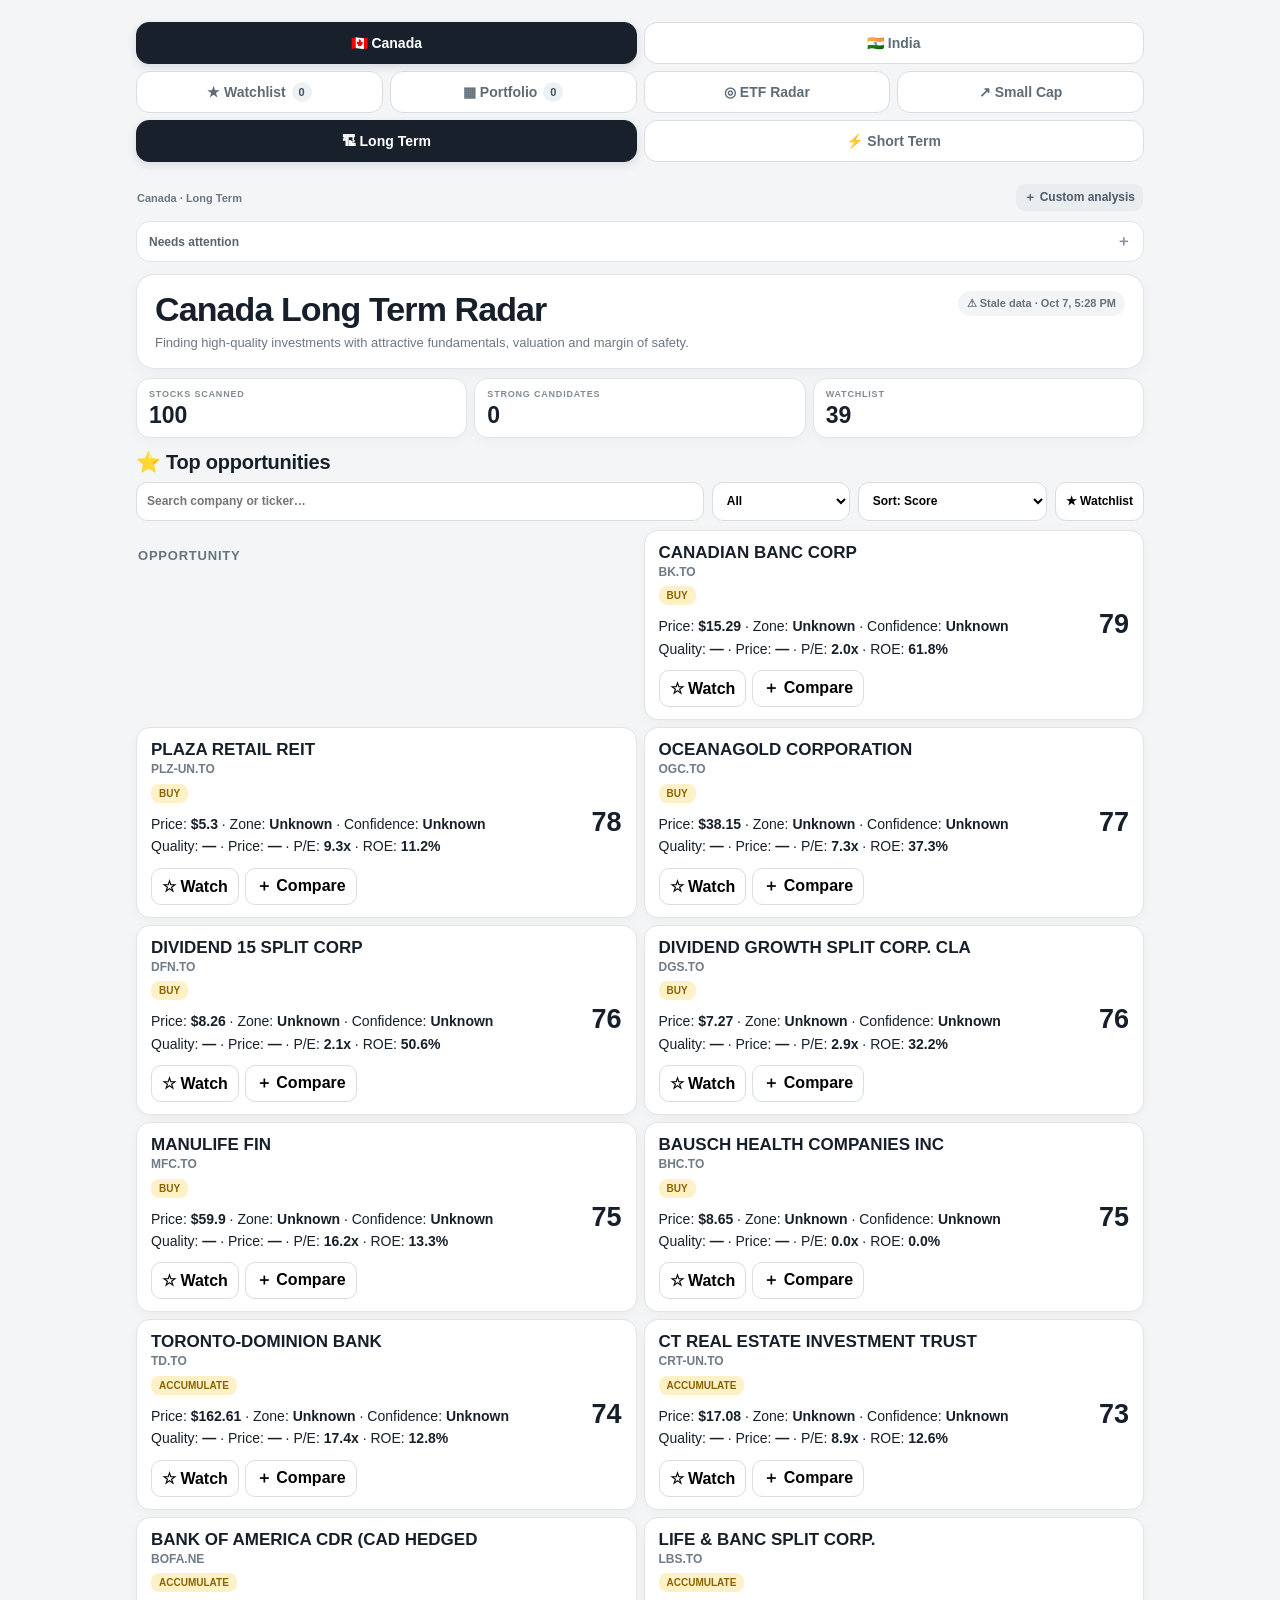
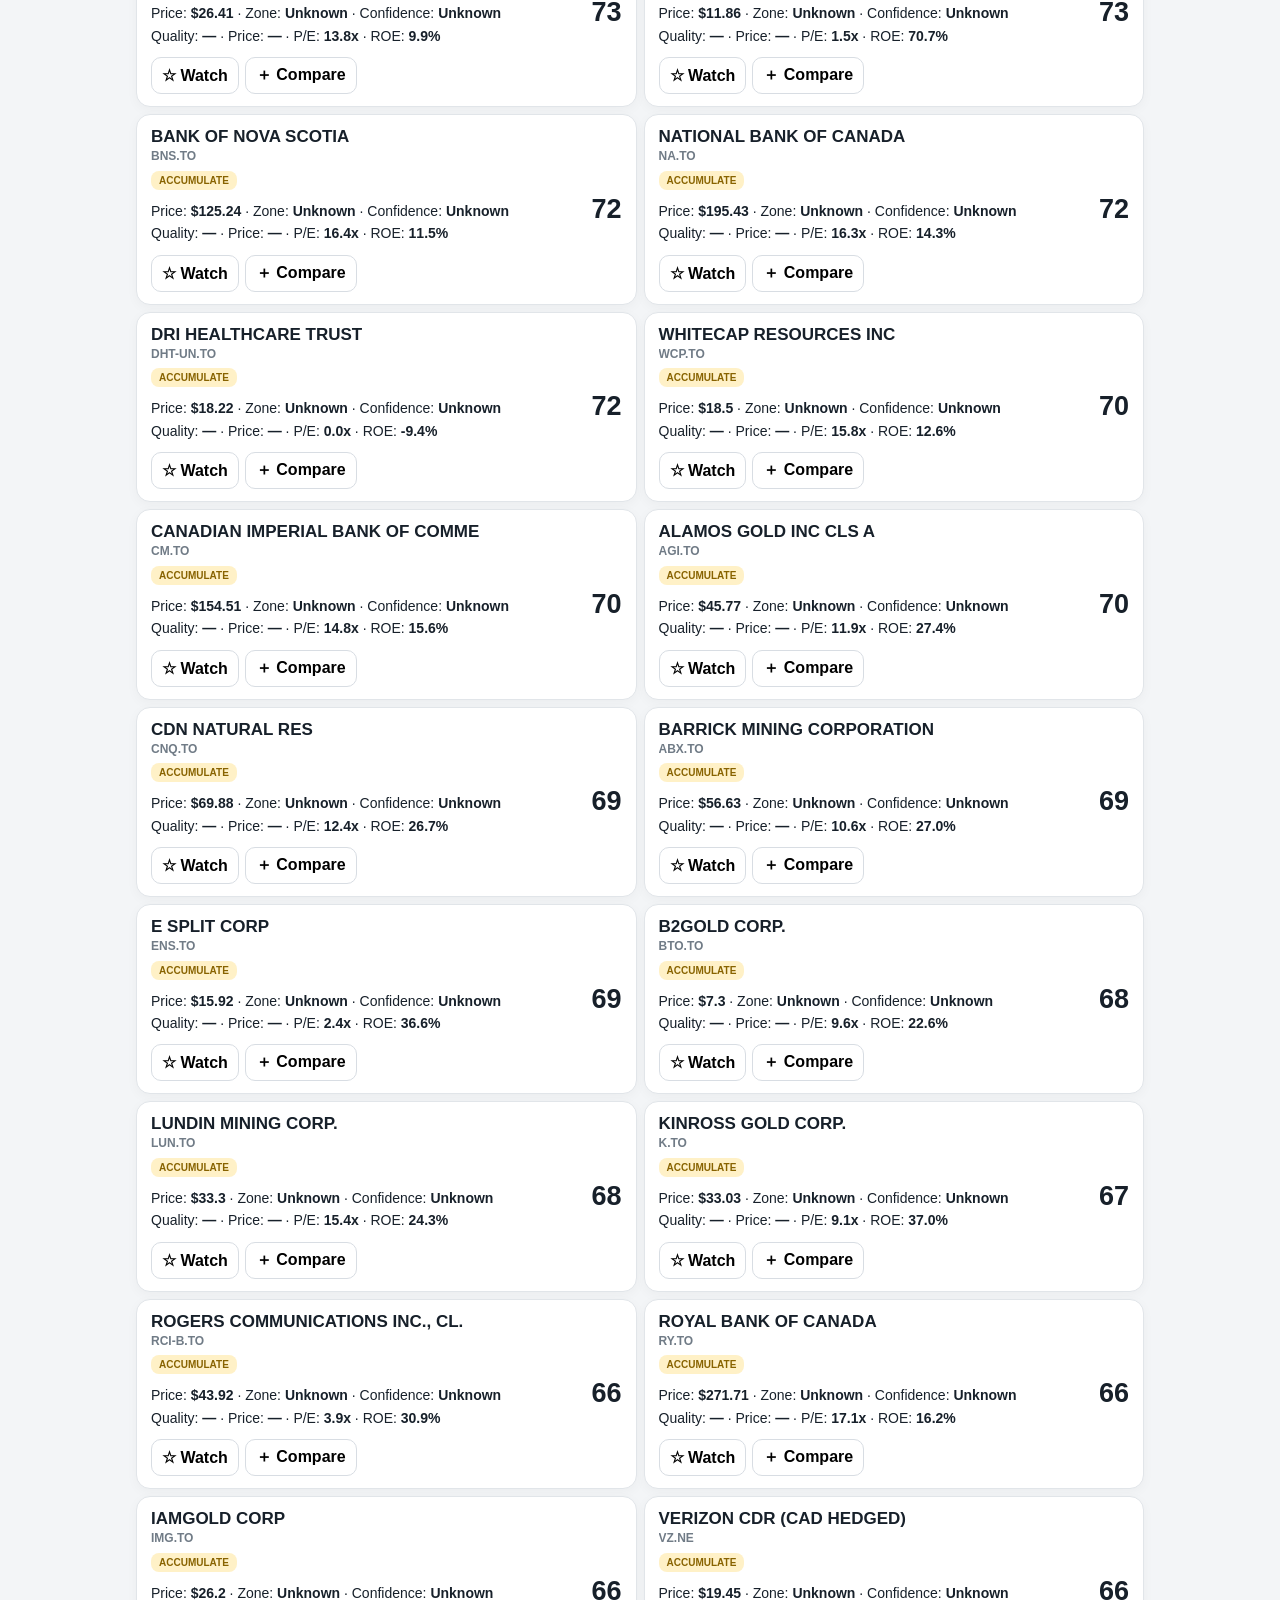
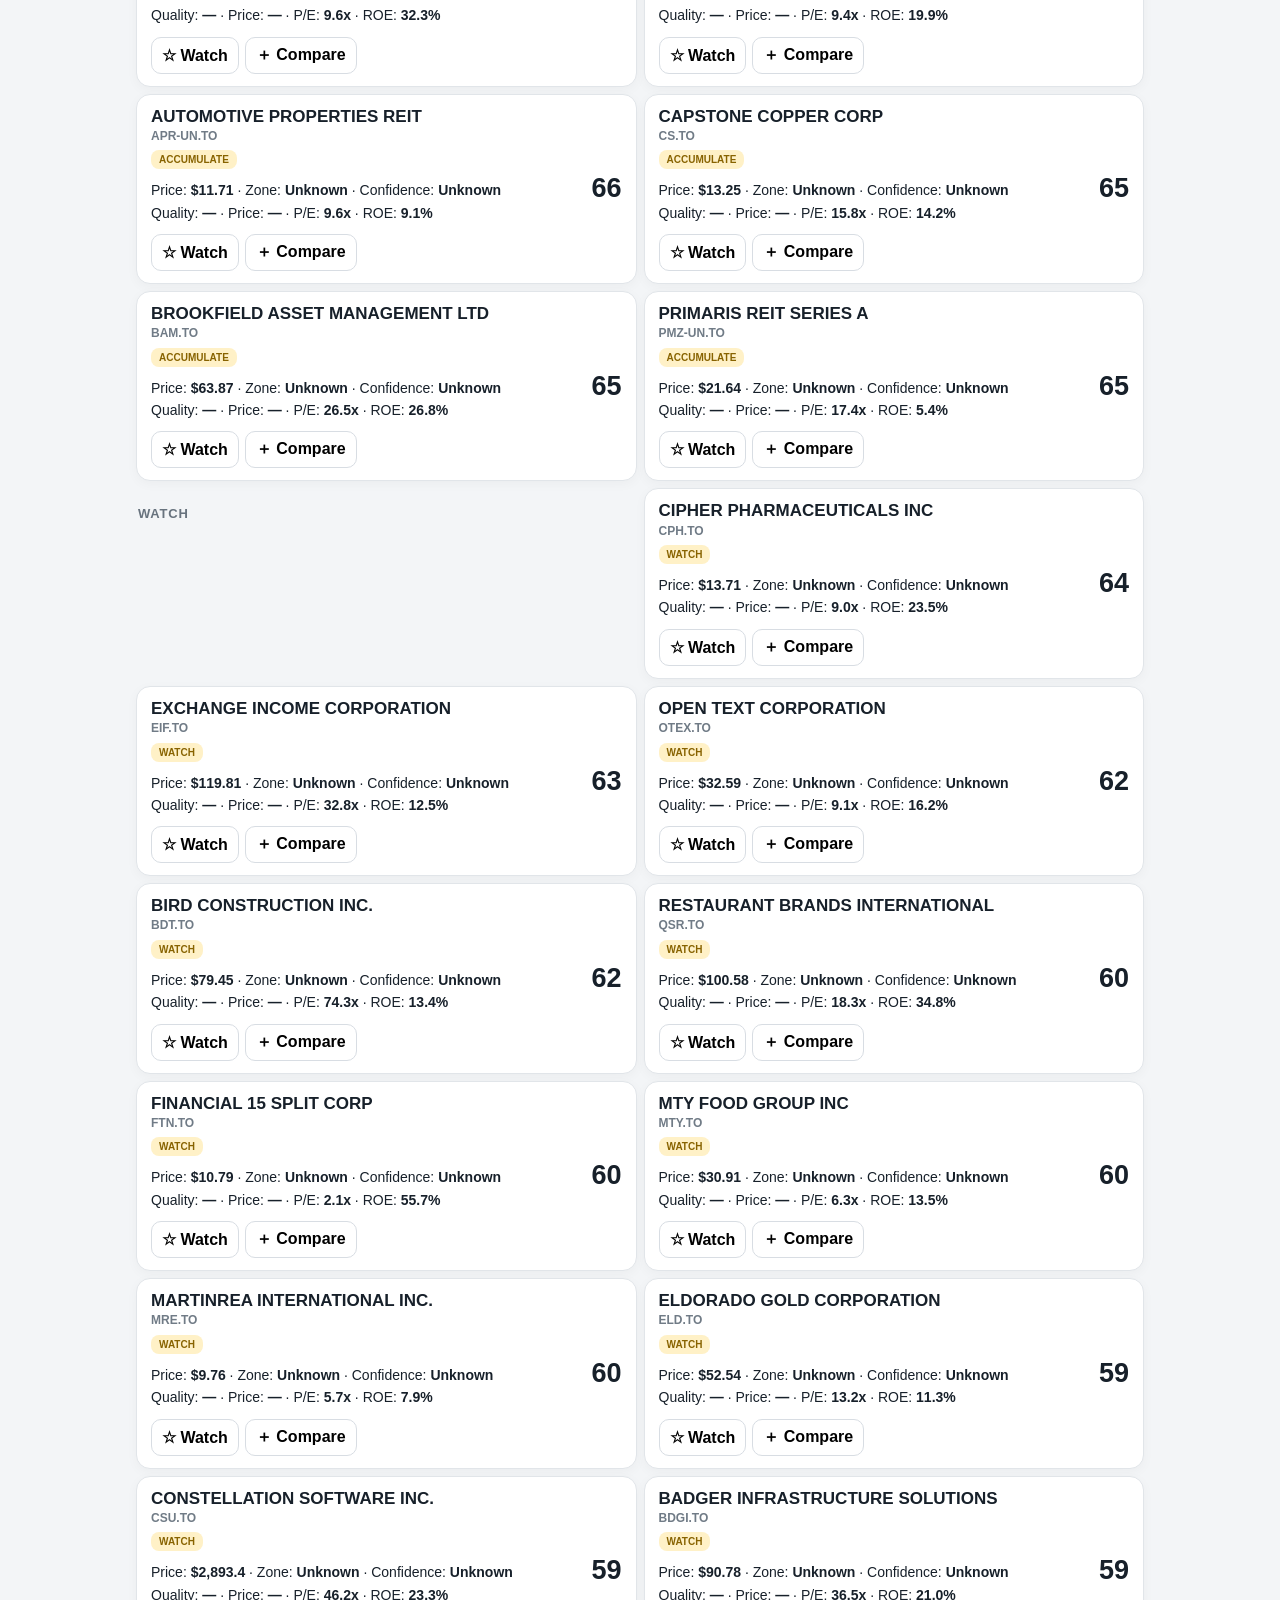
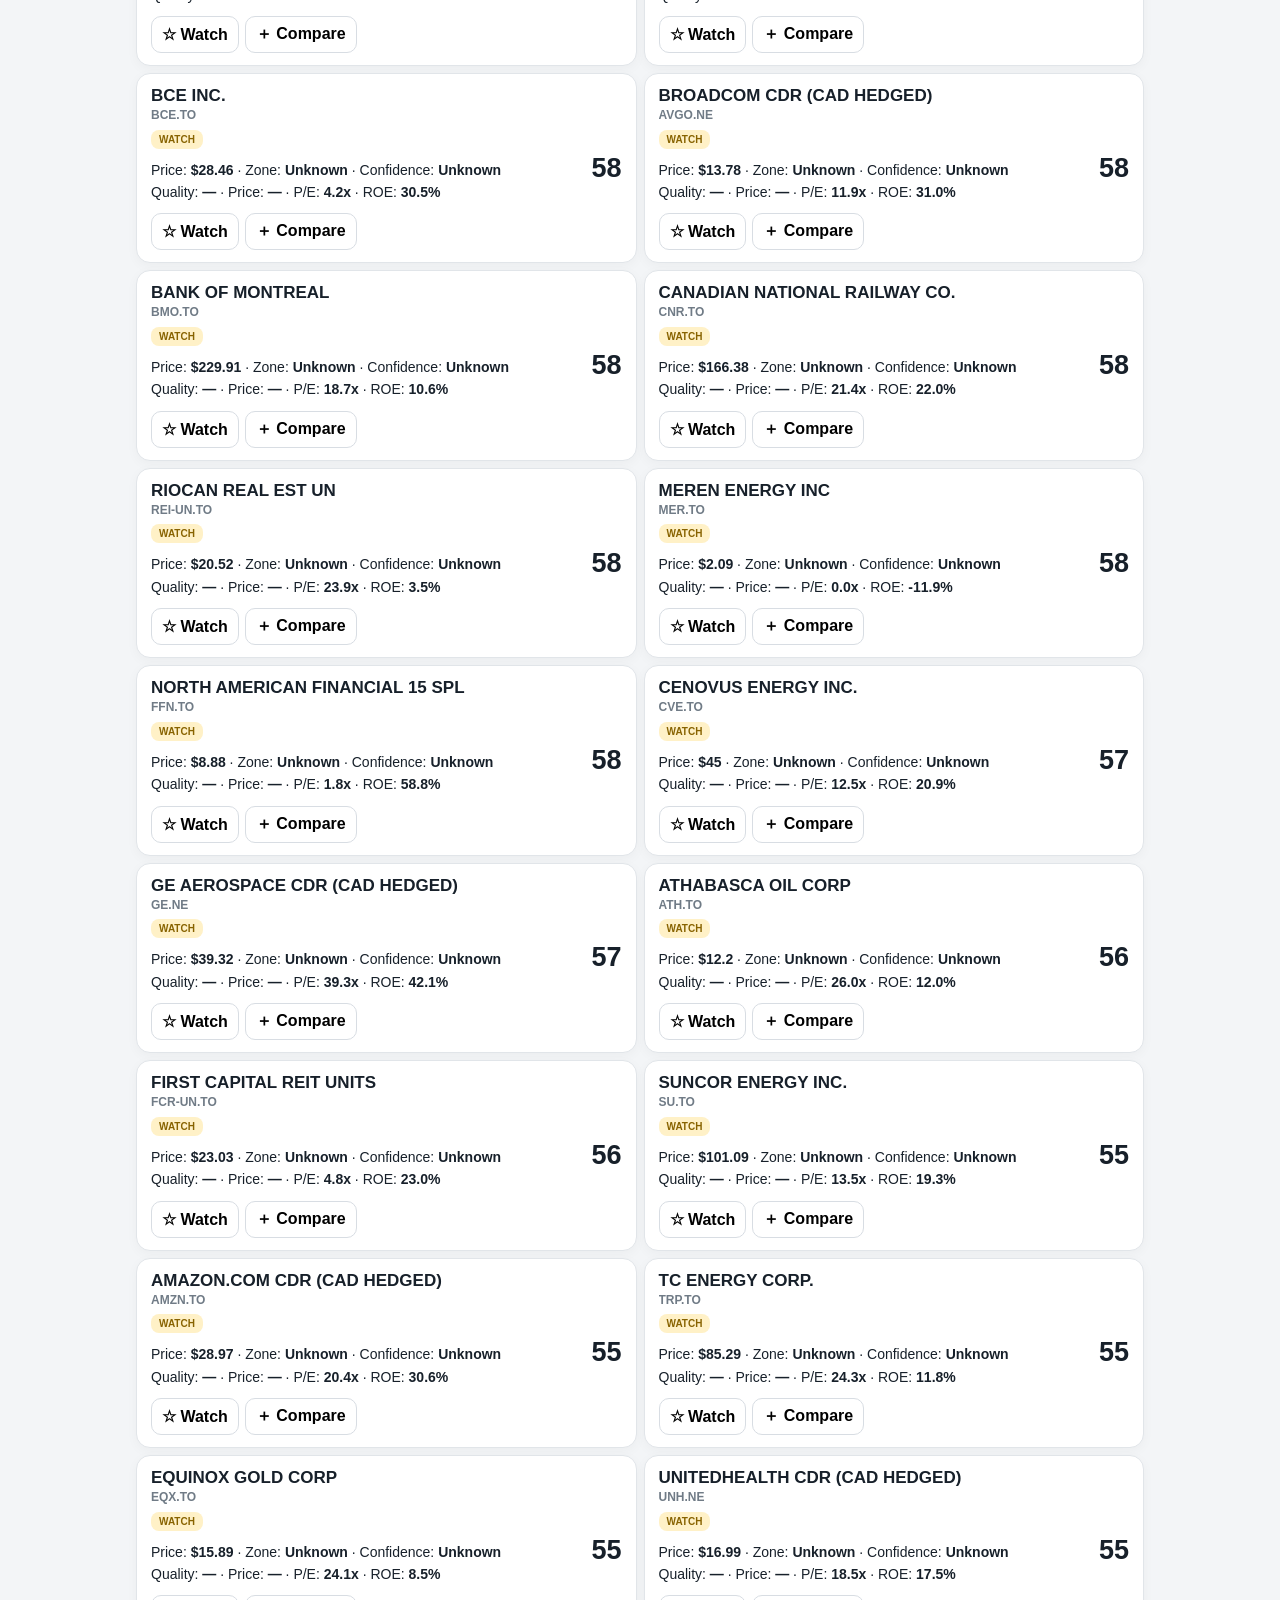
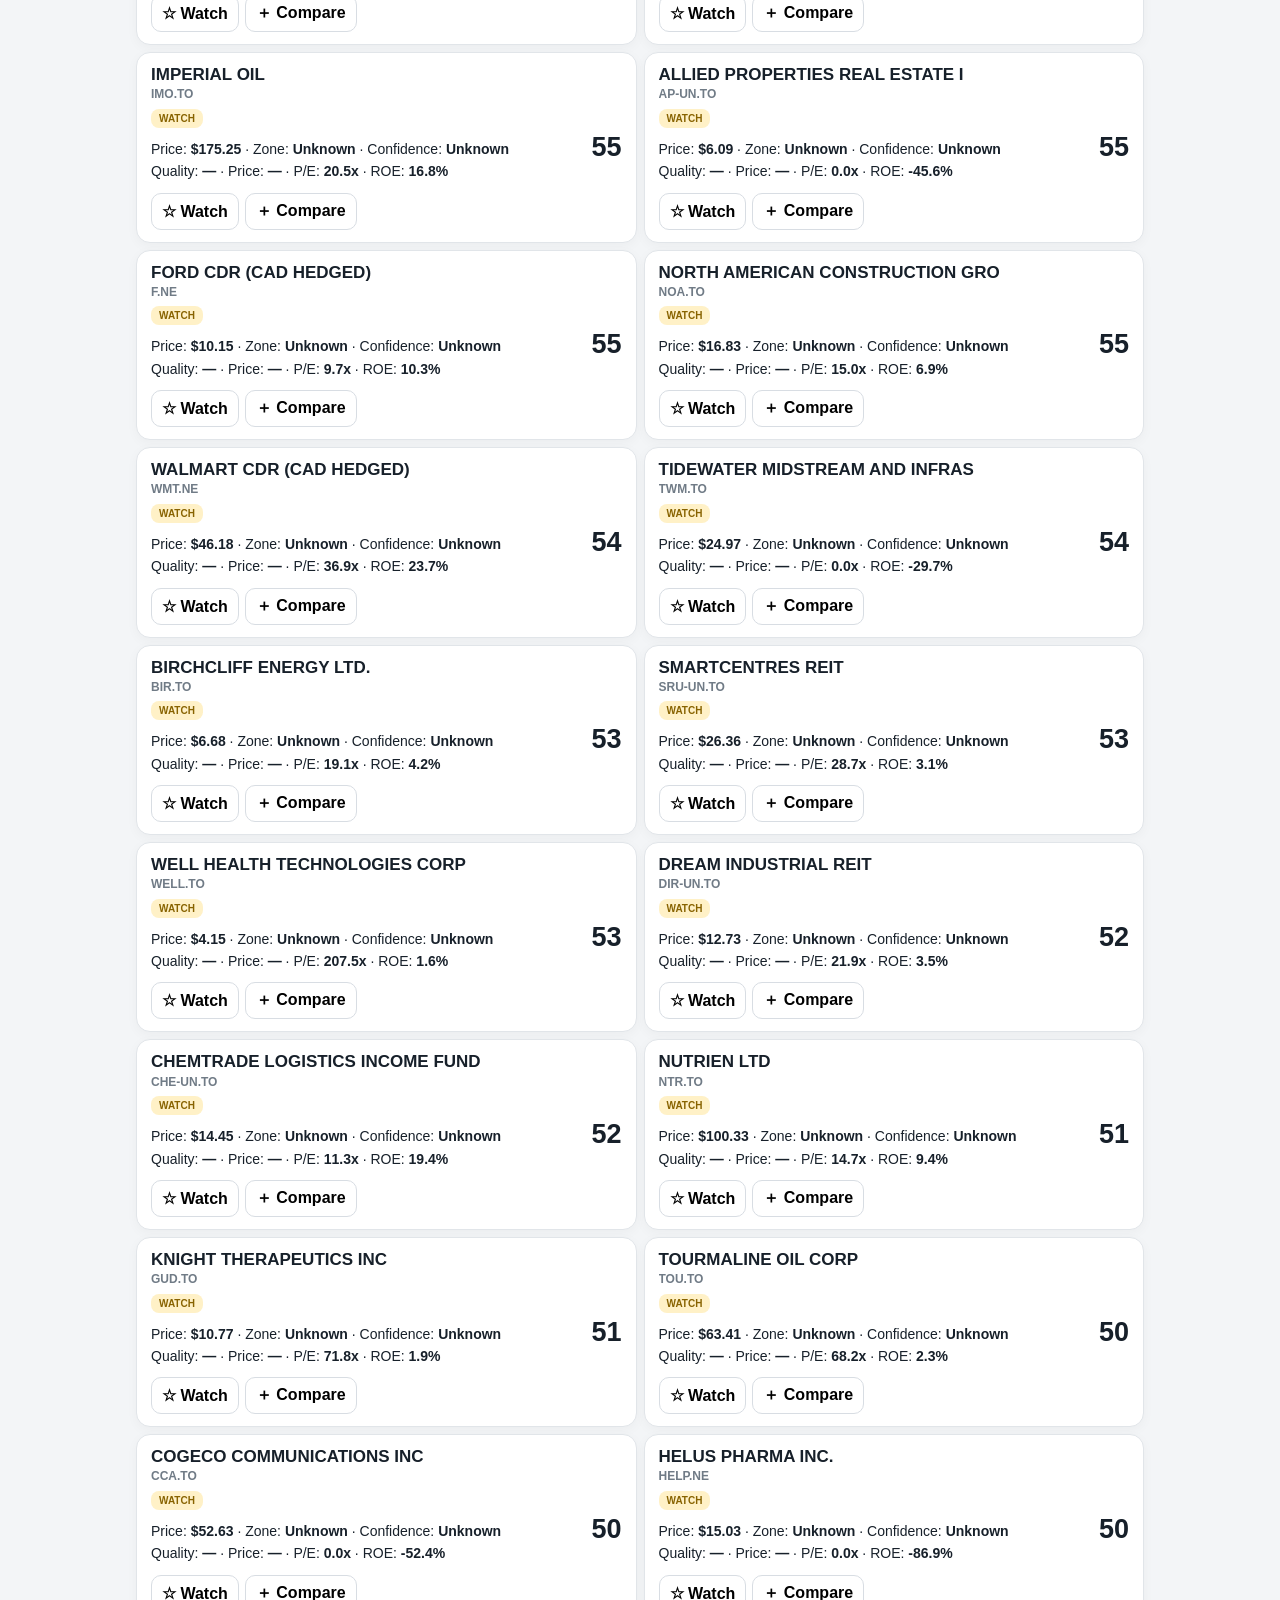
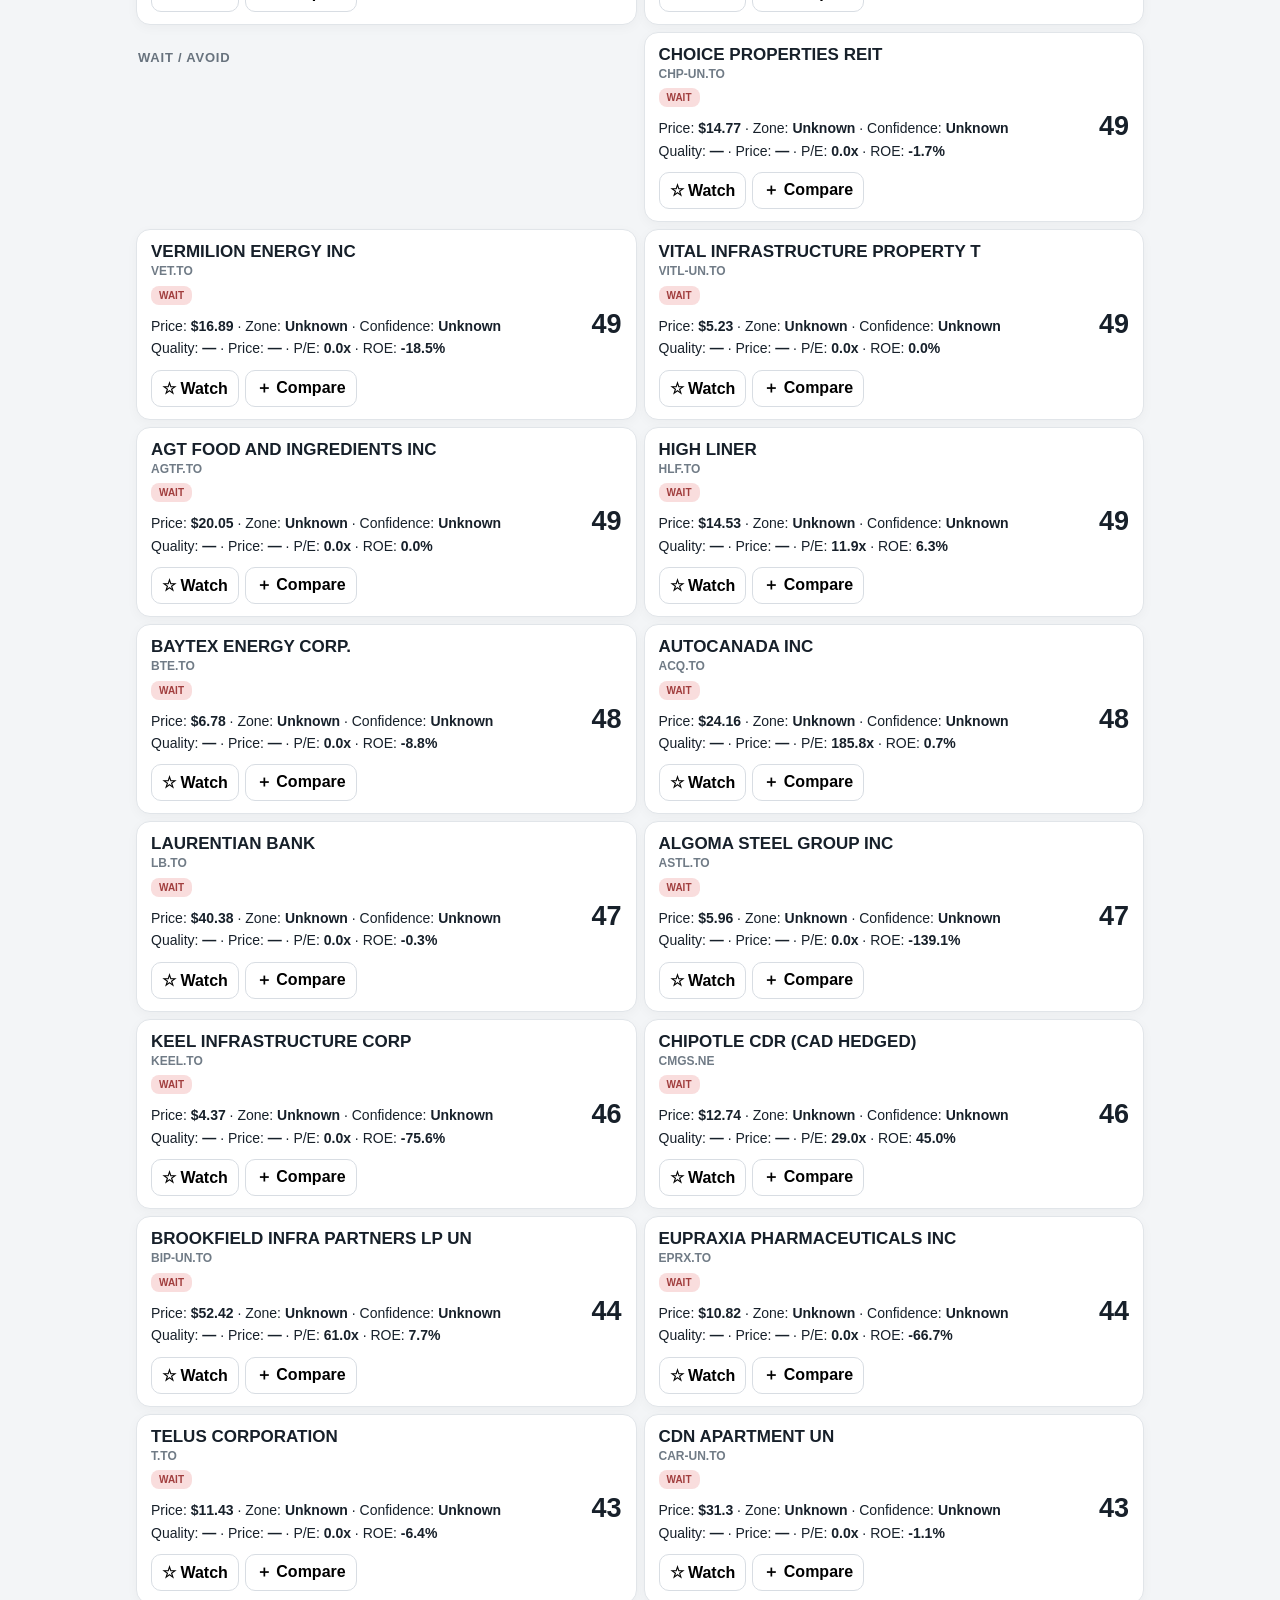
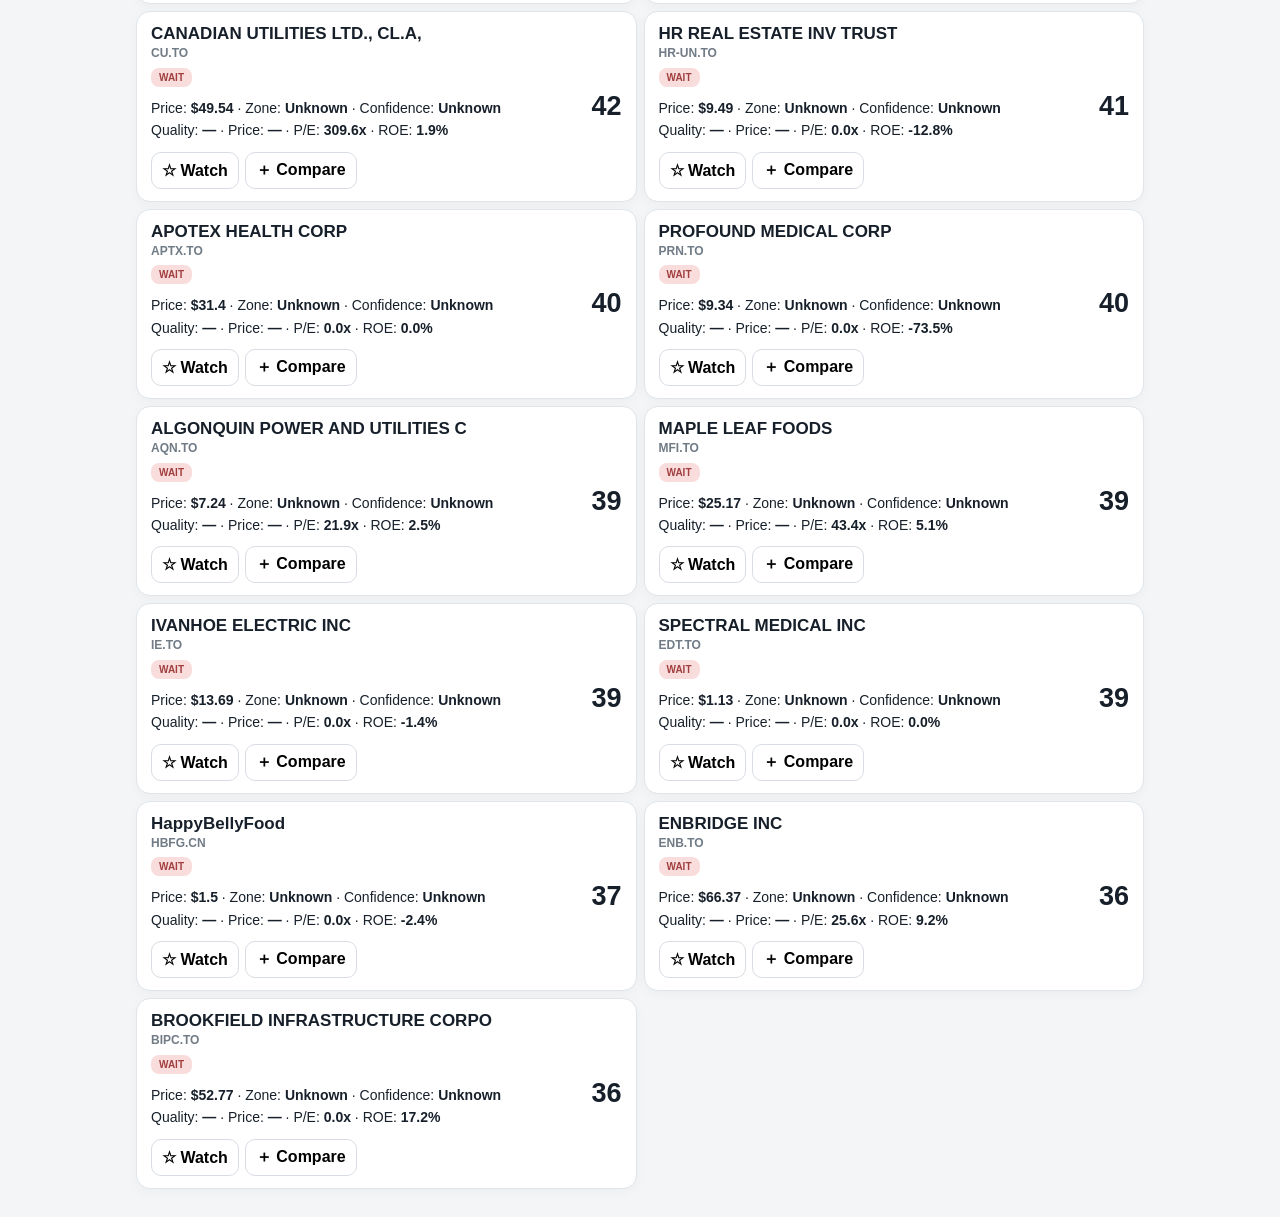
==== commit e73e0fbb: "Compact Investment Radar home UI" ====
--- a/index.html
+++ b/index.html
@@ -1,1084 +1,189 @@
 <!DOCTYPE html>
 <html lang="en">
+<head>
+  <meta charset="UTF-8">
+  <meta name="viewport" content="width=device-width, initial-scale=1.0, viewport-fit=cover">
+  <meta name="theme-color" content="#f3f5f7">
+  <title>Investment Radar</title>
+  <style>
+    *{box-sizing:border-box}
+    html{scroll-behavior:smooth;-webkit-text-size-adjust:100%}
+    body{margin:0;background:#f3f5f7;color:#17202a;font-family:-apple-system,BlinkMacSystemFont,"Segoe UI",Roboto,Helvetica,Arial,sans-serif;-webkit-font-smoothing:antialiased}
+    button,input,select{font:inherit}
+    button,a{-webkit-tap-highlight-color:transparent}
+    .app{width:100%;max-width:1040px;margin:0 auto;padding:14px 16px calc(28px + env(safe-area-inset-bottom))}
 
-<head>
+    .control-shell{position:sticky;top:0;z-index:20;margin:0 -4px 12px;padding:8px 4px 10px;background:rgba(243,245,247,.94);backdrop-filter:blur(16px);-webkit-backdrop-filter:blur(16px)}
+    .market-selector,.view-selector,.tool-selector{display:grid;gap:7px}
+    .market-selector{grid-template-columns:1fr 1fr;margin-bottom:7px}
+    .tool-selector{grid-template-columns:repeat(4,1fr);margin-bottom:7px}
+    .view-selector{grid-template-columns:1fr 1fr}
+    .market-btn,.view-btn,.tool-btn{appearance:none;border:1px solid #d8dde3;background:#fff;color:#5f6b76;border-radius:13px;min-height:42px;padding:9px 10px;font-size:14px;font-weight:800;text-decoration:none;display:flex;align-items:center;justify-content:center;gap:6px;cursor:pointer;transition:.15s ease;white-space:nowrap}
+    .market-btn.active,.view-btn.active{background:#18212b;color:#fff;border-color:#18212b;box-shadow:0 3px 10px rgba(24,33,43,.13)}
+    .tool-btn:active,.market-btn:active,.view-btn:active{transform:scale(.985)}
+    .tool-btn .nav-count{min-width:20px;height:20px;padding:0 5px;border-radius:999px;background:#eef1f4;color:#47525d;font-size:11px;display:inline-flex;align-items:center;justify-content:center}
+    .context-row{display:flex;align-items:center;justify-content:space-between;gap:8px;margin:1px 1px 10px}
+    .context-chip{font-size:11px;font-weight:800;color:#6c7782}
+    .custom-link{font-size:12px;font-weight:800;color:#4f5b66;text-decoration:none;padding:5px 8px;border-radius:9px;background:#e9edf0}
 
-    <meta charset="UTF-8">
+    .hero{background:#fff;border:1px solid #e1e5e9;border-radius:18px;padding:16px 18px;margin-bottom:9px;box-shadow:0 4px 16px rgba(20,30,40,.04)}
+    .hero-top{display:flex;align-items:flex-start;justify-content:space-between;gap:12px}
+    .hero h1{margin:0;font-size:clamp(24px,4vw,34px);line-height:1.08;letter-spacing:-.9px;font-weight:850}
+    .hero p{margin:6px 0 0;color:#6c7782;font-size:13px;line-height:1.4;max-width:680px}
+    #dataFreshness{display:inline-flex;align-items:center;background:#f2f4f6;border-radius:999px;padding:6px 9px;color:#66717c;font-size:11px;font-weight:800;white-space:nowrap}
 
-    <meta
-        name="viewport"
-        content="width=device-width, initial-scale=1.0"
-    >
+    .stats-grid{display:grid;grid-template-columns:repeat(3,1fr);gap:7px;margin-bottom:12px}
+    .stat-card{background:#fff;border:1px solid #e1e5e9;border-radius:14px;padding:10px 12px;box-shadow:0 3px 12px rgba(20,30,40,.035);min-width:0}
+    .stat-card span{display:block;color:#818b95;font-size:9px;font-weight:900;letter-spacing:.8px;line-height:1.2}
+    .stat-card strong{display:block;margin-top:4px;font-size:23px;line-height:1;font-weight:900}
 
-    <meta
-        name="theme-color"
-        content="#f4f6f8"
-    >
+    .attention{background:#fff;border:1px solid #e1e5e9;border-radius:14px;margin-bottom:12px;overflow:hidden}
+    .attention summary{list-style:none;cursor:pointer;padding:10px 12px;font-size:12px;font-weight:850;color:#58636e;display:flex;align-items:center;justify-content:space-between}
+    .attention summary::-webkit-details-marker{display:none}
+    .attention summary:after{content:"＋";font-size:15px;color:#89939c}
+    .attention[open] summary:after{content:"−"}
+    #attentionItems{padding:0 12px 10px;color:#68737e;font-size:12px;line-height:1.45}
 
-    <title>Investment Radar</title>
+    .opportunities h2{margin:0 0 8px;font-size:20px;line-height:1.2;letter-spacing:-.25px}
+    #radarControls{margin-bottom:9px!important}
+    #radarControls input,#radarControls select,#radarControls button{min-height:39px!important;padding:8px 10px!important;border-radius:11px!important;font-size:12px!important}
 
+    .investment{display:flex;align-items:center;justify-content:space-between;gap:10px;background:#fff;border:1px solid #e1e5e9;border-radius:14px;padding:12px 14px;margin-bottom:7px;box-shadow:0 3px 12px rgba(20,30,40,.035);cursor:pointer;transition:.15s ease}
+    .investment:hover{box-shadow:0 6px 18px rgba(20,30,40,.07)}
+    .investment:active{transform:scale(.995)}
+    .investment-info{min-width:0;flex:1}
+    .investment-info h3{margin:0 0 2px;font-size:17px;line-height:1.18;font-weight:850;overflow-wrap:anywhere}
+    .investment-info p{margin:0 0 5px;color:#707b86;font-size:12px;line-height:1.3;font-weight:600;white-space:nowrap;overflow:hidden;text-overflow:ellipsis;max-width:620px}
+    .score{flex-shrink:0;font-size:27px;line-height:1;font-weight:900}
+    .badge{display:inline-block;padding:4px 8px;border-radius:8px;font-size:10px;font-weight:850}
+    .badge.green{background:#dff5e6;color:#26733d}.badge.yellow{background:#fff1c7;color:#886300}.badge.red{background:#f9dddd;color:#a13e3e}
+    .investment-actions{display:flex;gap:5px;flex-wrap:wrap}
+    .investment-actions button{min-height:34px!important;padding:6px 8px!important;font-size:11px!important;border-radius:9px!important}
 
-    <style>
+    #watchSummary{gap:6px!important;margin-bottom:9px!important}
+    #watchSummary>div{padding:9px!important;border-radius:11px!important}
+    #watchSummary small{font-size:9px!important;color:#7a8590;font-weight:850}
+    #watchSummary>div>div{font-size:20px!important;margin-top:2px}
+    #watchSignals{margin-bottom:9px!important;padding:10px!important;border-radius:12px!important;font-size:12px}
 
-        /* =========================================
-           GLOBAL
-        ========================================= */
+    #detailView,.detail-container{width:100%}
+    .back-button{appearance:none;border:1px solid #dde2e6;background:#fff;color:#263442;border-radius:11px;padding:9px 12px;font-size:13px;font-weight:800;cursor:pointer;margin-bottom:8px}
+    .detail-header{display:flex;justify-content:space-between;align-items:center;gap:12px;background:#fff;border:1px solid #e1e5e9;border-radius:17px;padding:16px 18px;margin-bottom:8px;box-shadow:0 4px 14px rgba(20,30,40,.035)}
+    .detail-market{color:#75808b;font-size:10px;font-weight:900;text-transform:uppercase;letter-spacing:1px;margin-bottom:4px}
+    .detail-header h1{margin:0 0 3px;font-size:26px;line-height:1.05;font-weight:850;overflow-wrap:anywhere}
+    .detail-header p{margin:0;color:#727d88;font-size:13px;font-weight:600}
+    .detail-score{text-align:center;flex-shrink:0}.big-score{font-size:39px;line-height:1;font-weight:900}.detail-score>div:last-child{margin-top:4px;font-size:11px;font-weight:850;color:#a13e3e}
+    .detail-section{background:#fff;border:1px solid #e1e5e9;border-radius:15px;padding:14px 16px;margin-bottom:8px;box-shadow:0 3px 12px rgba(20,30,40,.03);overflow:hidden}
+    .section-title{font-size:15px;font-weight:850;margin-bottom:10px}
+    .metric-grid{display:grid;grid-template-columns:repeat(2,1fr);gap:7px}.metric{background:#f5f7f8;border-radius:10px;padding:9px}.metric-label{display:block;color:#7a8590;font-size:10px;font-weight:650;margin-bottom:3px}.metric-value{display:block;font-size:14px;font-weight:850}
+    .current-price{font-size:28px;line-height:1;font-weight:900}.confidence-box{display:flex;align-items:center;gap:10px;background:#f5f7f8;border-radius:11px;padding:10px}.confidence-box strong{font-size:22px}.confidence-box span{color:#68737e;font-size:12px;font-weight:750}.missing-data{color:#a13e3e;margin-bottom:0}.complete-data{color:#26733d;margin-bottom:0}.investment-thesis{color:#56616c;font-size:13px;line-height:1.5;margin:0}
 
-        * {
-            box-sizing: border-box;
-        }
+    @media (min-width:760px){
+      #investments{display:grid;grid-template-columns:repeat(2,minmax(0,1fr));gap:7px}
+      .investment{margin-bottom:0}
+    }
+    @media (max-width:700px){
+      .app{padding:8px max(10px,env(safe-area-inset-right)) calc(26px + env(safe-area-inset-bottom)) max(10px,env(safe-area-inset-left))}
+      .control-shell{margin-bottom:8px;padding-top:6px}
+      .tool-selector{grid-template-columns:repeat(2,1fr)}
+      .market-btn,.view-btn,.tool-btn{min-height:40px;padding:8px 7px;font-size:13px;border-radius:12px}
+      .hero{padding:12px 13px;border-radius:14px;margin-bottom:7px}
+      .hero-top{display:block}
+      .hero h1{font-size:22px;letter-spacing:-.55px}
+      .hero p{display:none}
+      #dataFreshness{margin-top:7px;font-size:10px;padding:5px 7px}
+      .stats-grid{gap:5px;margin-bottom:8px}
+      .stat-card{padding:8px 7px;border-radius:11px;text-align:center}
+      .stat-card span{font-size:8px;letter-spacing:.45px;min-height:19px}
+      .stat-card strong{font-size:20px;margin-top:2px}
+      .attention{margin-bottom:8px}
+      .opportunities h2{font-size:18px;margin-bottom:6px}
+      #radarControls{gap:5px!important}
+      #radarControls input{flex-basis:100%!important;min-width:0!important}
+      #radarControls select,#radarControls button{flex:1 1 30%;min-width:0!important}
+      .investment{padding:10px 11px;border-radius:12px;margin-bottom:5px;gap:8px}
+      .investment-info h3{font-size:15px}
+      .investment-info p{font-size:11px;margin-bottom:4px;max-width:255px}
+      .score{font-size:23px}
+      .detail-header{padding:12px 13px;border-radius:14px}.detail-header h1{font-size:21px}.big-score{font-size:32px}
+      .detail-section{padding:11px 12px;border-radius:12px;margin-bottom:6px}.section-title{font-size:14px;margin-bottom:8px}
+      .metric-grid{grid-template-columns:repeat(2,minmax(0,1fr));gap:5px}.metric{padding:8px}.metric-label{font-size:9px}.metric-value{font-size:13px}
+      #watchSummary{grid-template-columns:repeat(4,minmax(0,1fr))!important}
+    }
+    @media (max-width:390px){
+      .market-btn,.view-btn,.tool-btn{font-size:12px;padding:7px 5px}
+      .tool-btn .nav-count{min-width:18px;height:18px;font-size:10px}
+      .context-row{margin-bottom:7px}
+      #watchSummary{grid-template-columns:repeat(2,minmax(0,1fr))!important}
+    }
+  </style>
+</head>
+<body>
+  <main class="app">
+    <div class="control-shell">
+      <div class="market-selector" aria-label="Market">
+        <button class="market-btn active" data-market="Canada" onclick="selectMarket('Canada', this)">🇨🇦 Canada</button>
+        <button class="market-btn" data-market="India" onclick="selectMarket('India', this)">🇮🇳 India</button>
+      </div>
 
-        html {
-            scroll-behavior: smooth;
-        }
+      <nav class="tool-selector" aria-label="Investment tools">
+        <button class="tool-btn" type="button" onclick="radarFilter='Watchlist';render();document.getElementById('investments')?.scrollIntoView({behavior:'smooth',block:'start'})">★ Watchlist <span id="dashWatchCount" class="nav-count">0</span></button>
+        <a class="tool-btn" href="portfolio.html">▦ Portfolio <span id="dashPortfolioCount" class="nav-count">0</span></a>
+        <a class="tool-btn" href="etf.html">◎ ETF Radar</a>
+        <a class="tool-btn" href="smallcap.html">↗ Small Cap</a>
+      </nav>
 
-        body {
-            margin: 0;
-            padding: 0;
+      <div class="view-selector" aria-label="Time horizon">
+        <button class="view-btn active" data-view="Long Term" onclick="selectView('Long Term', this)">🏗 Long Term</button>
+        <button class="view-btn" data-view="Short Term" onclick="selectView('Short Term', this)">⚡ Short Term</button>
+      </div>
+    </div>
 
-            background: #f4f6f8;
-            color: #17202a;
+    <div class="context-row">
+      <span id="dashboardMarket" class="context-chip">Canada · Long Term</span>
+      <a class="custom-link" href="custom.html">＋ Custom analysis</a>
+    </div>
 
-            font-family:
-                -apple-system,
-                BlinkMacSystemFont,
-                "Segoe UI",
-                Roboto,
-                Helvetica,
-                Arial,
-                sans-serif;
+    <section id="homeDashboard">
+      <details class="attention">
+        <summary>Needs attention</summary>
+        <div id="attentionItems">Loading your signals…</div>
+      </details>
+    </section>
 
-            -webkit-font-smoothing: antialiased;
-        }
+    <div id="radarView">
+      <section class="hero">
+        <div class="hero-top">
+          <div>
+            <h1 id="pageTitle">Canada Long Term Radar</h1>
+            <p id="pageDescription">Finding high-quality investments with attractive fundamentals, valuation and margin of safety.</p>
+          </div>
+          <div id="dataFreshness">Data status: loading…</div>
+        </div>
+      </section>
 
-        button {
-            font-family: inherit;
-        }
+      <section class="stats-grid" aria-label="Radar summary">
+        <div class="stat-card"><span>STOCKS SCANNED</span><strong id="stockCount">0</strong></div>
+        <div class="stat-card"><span>STRONG CANDIDATES</span><strong id="candidateCount">0</strong></div>
+        <div class="stat-card"><span>WATCHLIST</span><strong id="watchlistCount">0</strong></div>
+      </section>
 
-        .app {
-            width: 100%;
-            max-width: 1100px;
+      <section class="opportunities">
+        <h2>⭐ Top opportunities</h2>
+        <div id="investments">
+          <div class="investment"><div class="investment-info"><h3>Loading…</h3><p>Loading investment data</p></div></div>
+        </div>
+      </section>
+    </div>
 
-            margin: 0 auto;
+    <div id="detailView" style="display:none;"></div>
+  </main>
 
-            padding: 24px;
-        }
-
-
-        /* =========================================
-           MARKET BUTTONS
-        ========================================= */
-
-        .market-selector {
-            display: grid;
-
-            grid-template-columns: 1fr 1fr;
-
-            gap: 14px;
-
-            margin-bottom: 14px;
-        }
-
-        .market-btn {
-            appearance: none;
-
-            border: 1px solid #d8dde3;
-
-            background: #ffffff;
-
-            color: #68737e;
-
-            border-radius: 18px;
-
-            padding: 18px 20px;
-
-            font-size: 20px;
-
-            font-weight: 700;
-
-            cursor: pointer;
-
-            transition:
-                background 0.2s ease,
-                color 0.2s ease,
-                transform 0.15s ease;
-        }
-
-        .market-btn.active {
-            background: #18212b;
-
-            color: #ffffff;
-
-            border-color: #18212b;
-        }
-
-        .market-btn:active {
-            transform: scale(0.98);
-        }
-
-
-        /* =========================================
-           VIEW BUTTONS
-        ========================================= */
-
-        .view-selector {
-            display: grid;
-
-            grid-template-columns: 1fr 1fr;
-
-            gap: 14px;
-
-            margin-bottom: 24px;
-        }
-
-        .view-btn {
-            appearance: none;
-
-            border: 1px solid #d8dde3;
-
-            background: #ffffff;
-
-            color: #68737e;
-
-            border-radius: 18px;
-
-            padding: 18px 20px;
-
-            font-size: 19px;
-
-            font-weight: 700;
-
-            cursor: pointer;
-
-            transition:
-                background 0.2s ease,
-                color 0.2s ease,
-                transform 0.15s ease;
-        }
-
-        .view-btn.active {
-            background: #18212b;
-
-            color: #ffffff;
-
-            border-color: #18212b;
-        }
-
-        .view-btn:active {
-            transform: scale(0.98);
-        }
-
-
-        /* =========================================
-           HERO
-        ========================================= */
-
-        .hero {
-            background: #ffffff;
-
-            border-radius: 28px;
-
-            padding: 38px 40px;
-
-            margin-bottom: 22px;
-
-            box-shadow:
-                0 8px 25px rgba(20, 30, 40, 0.06);
-        }
-
-        .hero h1 {
-            margin: 0 0 18px;
-
-            font-size: clamp(34px, 5vw, 56px);
-
-            line-height: 1.05;
-
-            letter-spacing: -1.8px;
-
-            font-weight: 800;
-        }
-
-        .hero p {
-            margin: 0;
-
-            max-width: 780px;
-
-            color: #687482;
-
-            font-size: 21px;
-
-            line-height: 1.55;
-        }
-
-
-        /* =========================================
-           STAT CARDS
-        ========================================= */
-
-        .stats-grid {
-            display: grid;
-
-            grid-template-columns:
-                repeat(3, 1fr);
-
-            gap: 18px;
-
-            margin-bottom: 38px;
-        }
-
-        .stat-card {
-            background: #ffffff;
-
-            border-radius: 24px;
-
-            padding: 28px;
-
-            box-shadow:
-                0 8px 25px rgba(20, 30, 40, 0.05);
-        }
-
-        .stat-card span {
-            display: block;
-
-            color: #7b8590;
-
-            font-size: 13px;
-
-            font-weight: 800;
-
-            letter-spacing: 1.4px;
-        }
-
-        .stat-card strong {
-            display: block;
-
-            margin-top: 12px;
-
-            font-size: 42px;
-
-            line-height: 1;
-
-            font-weight: 800;
-        }
-
-
-        /* =========================================
-           OPPORTUNITIES
-        ========================================= */
-
-        .opportunities h2 {
-            margin: 0 0 18px;
-
-            font-size: 32px;
-
-            line-height: 1.2;
-
-            letter-spacing: -0.6px;
-        }
-
-
-        /* =========================================
-           INVESTMENT CARDS
-        ========================================= */
-
-        .investment {
-            display: flex;
-
-            align-items: center;
-
-            justify-content: space-between;
-
-            gap: 20px;
-
-            background: #ffffff;
-
-            border-radius: 24px;
-
-            padding: 25px 28px;
-
-            margin-bottom: 15px;
-
-            box-shadow:
-                0 8px 25px rgba(20, 30, 40, 0.06);
-
-            cursor: pointer;
-
-            transition:
-                transform 0.15s ease,
-                box-shadow 0.15s ease;
-        }
-
-        .investment:hover {
-            transform: translateY(-2px);
-
-            box-shadow:
-                0 12px 30px rgba(20, 30, 40, 0.10);
-        }
-
-        .investment:active {
-            transform: scale(0.99);
-        }
-
-        .investment-info {
-            min-width: 0;
-        }
-
-        .investment-info h3 {
-            margin: 0 0 5px;
-
-            font-size: 25px;
-
-            line-height: 1.2;
-
-            font-weight: 800;
-        }
-
-        .investment-info p {
-            margin: 0 0 12px;
-
-            color: #707b86;
-
-            font-size: 16px;
-
-            font-weight: 600;
-        }
-
-        .score {
-            flex-shrink: 0;
-
-            font-size: 42px;
-
-            line-height: 1;
-
-            font-weight: 900;
-        }
-
-
-        /* =========================================
-           VERDICT BADGES
-        ========================================= */
-
-        .badge {
-            display: inline-block;
-
-            padding: 7px 13px;
-
-            border-radius: 12px;
-
-            font-size: 14px;
-
-            font-weight: 800;
-        }
-
-        .badge.green {
-            background: #dff5e6;
-
-            color: #26733d;
-        }
-
-        .badge.yellow {
-            background: #fff1c7;
-
-            color: #886300;
-        }
-
-        .badge.red {
-            background: #f9dddd;
-
-            color: #a13e3e;
-        }
-
-
-        /* =========================================
-           DETAIL VIEW
-        ========================================= */
-
-        #detailView {
-            width: 100%;
-        }
-
-        .detail-container {
-            width: 100%;
-        }
-
-
-        /* =========================================
-           BACK BUTTON
-        ========================================= */
-
-        .back-button {
-            appearance: none;
-
-            border: none;
-
-            background: #ffffff;
-
-            color: #263442;
-
-            border-radius: 14px;
-
-            padding: 12px 17px;
-
-            font-size: 16px;
-
-            font-weight: 700;
-
-            cursor: pointer;
-
-            margin-bottom: 18px;
-
-            box-shadow:
-                0 5px 15px rgba(20, 30, 40, 0.05);
-        }
-
-        .back-button:active {
-            transform: scale(0.98);
-        }
-
-
-        /* =========================================
-           DETAIL HEADER
-        ========================================= */
-
-        .detail-header {
-            display: flex;
-
-            justify-content: space-between;
-
-            align-items: center;
-
-            gap: 20px;
-
-            background: #ffffff;
-
-            border-radius: 28px;
-
-            padding: 32px;
-
-            margin-bottom: 18px;
-
-            box-shadow:
-                0 8px 25px rgba(20, 30, 40, 0.06);
-        }
-
-        .detail-market {
-            color: #75808b;
-
-            font-size: 13px;
-
-            font-weight: 800;
-
-            text-transform: uppercase;
-
-            letter-spacing: 1.5px;
-
-            margin-bottom: 8px;
-        }
-
-        .detail-header h1 {
-            margin: 0 0 7px;
-
-            font-size: 40px;
-
-            line-height: 1.05;
-
-            font-weight: 800;
-        }
-
-        .detail-header p {
-            margin: 0;
-
-            color: #727d88;
-
-            font-size: 17px;
-
-            font-weight: 600;
-        }
-
-        .detail-score {
-            text-align: center;
-
-            flex-shrink: 0;
-        }
-
-        .big-score {
-            font-size: 60px;
-
-            line-height: 1;
-
-            font-weight: 900;
-        }
-
-        .detail-score > div:last-child {
-            margin-top: 8px;
-
-            font-size: 14px;
-
-            font-weight: 800;
-
-            color: #a13e3e;
-        }
-
-
-        /* =========================================
-           DETAIL SECTIONS
-        ========================================= */
-
-        .detail-section {
-            background: #ffffff;
-
-            border-radius: 24px;
-
-            padding: 26px;
-
-            margin-bottom: 16px;
-
-            box-shadow:
-                0 8px 25px rgba(20, 30, 40, 0.05);
-        }
-
-        .section-title {
-            font-size: 20px;
-
-            font-weight: 800;
-
-            margin-bottom: 20px;
-        }
-
-
-        /* =========================================
-           METRICS
-        ========================================= */
-
-        .metric-grid {
-            display: grid;
-
-            grid-template-columns:
-                repeat(2, 1fr);
-
-            gap: 12px;
-        }
-
-        .metric {
-            background: #f6f7f9;
-
-            border-radius: 15px;
-
-            padding: 16px;
-        }
-
-        .metric-label {
-            display: block;
-
-            color: #7a8590;
-
-            font-size: 13px;
-
-            font-weight: 600;
-
-            margin-bottom: 6px;
-        }
-
-        .metric-value {
-            display: block;
-
-            font-size: 18px;
-
-            font-weight: 800;
-        }
-
-
-        /* =========================================
-           CURRENT PRICE
-        ========================================= */
-
-        .current-price {
-            font-size: 42px;
-
-            line-height: 1;
-
-            font-weight: 900;
-        }
-
-
-        /* =========================================
-           DATA CONFIDENCE
-        ========================================= */
-
-        .confidence-box {
-            display: flex;
-
-            align-items: center;
-
-            gap: 15px;
-
-            background: #f5f7f9;
-
-            border-radius: 16px;
-
-            padding: 18px;
-        }
-
-        .confidence-box strong {
-            font-size: 30px;
-        }
-
-        .confidence-box span {
-            color: #68737e;
-
-            font-weight: 700;
-        }
-
-        .missing-data {
-            color: #a13e3e;
-
-            margin-bottom: 0;
-        }
-
-        .complete-data {
-            color: #26733d;
-
-            margin-bottom: 0;
-        }
-
-
-        /* =========================================
-           THESIS
-        ========================================= */
-
-        .investment-thesis {
-            color: #56616c;
-
-            font-size: 17px;
-
-            line-height: 1.6;
-
-            margin: 0;
-        }
-
-
-        /* =========================================
-           MOBILE
-        ========================================= */
-
-        @media (max-width: 700px) {
-
-            .app {
-                padding: 14px;
-            }
-
-            .market-selector,
-            .view-selector {
-                gap: 8px;
-            }
-
-            .market-btn,
-            .view-btn {
-                padding: 13px 10px;
-
-                font-size: 15px;
-
-                border-radius: 14px;
-            }
-
-            .hero {
-                padding: 26px 22px;
-
-                border-radius: 22px;
-            }
-
-            .hero h1 {
-                font-size: 32px;
-
-                letter-spacing: -1px;
-            }
-
-            .hero p {
-                font-size: 17px;
-            }
-
-            .stats-grid {
-                grid-template-columns: 1fr;
-
-                gap: 10px;
-            }
-
-            .stat-card {
-                padding: 20px;
-            }
-
-            .stat-card strong {
-                font-size: 34px;
-            }
-
-            .opportunities h2 {
-                font-size: 27px;
-            }
-
-            .investment {
-                padding: 21px;
-
-                border-radius: 20px;
-            }
-
-            .investment-info h3 {
-                font-size: 22px;
-            }
-
-            .score {
-                font-size: 34px;
-            }
-
-            .detail-header {
-                padding: 24px;
-
-                border-radius: 22px;
-            }
-
-            .detail-header h1 {
-                font-size: 31px;
-            }
-
-            .big-score {
-                font-size: 45px;
-            }
-
-            .detail-section {
-                padding: 21px;
-
-                border-radius: 20px;
-            }
-
-            .metric-grid {
-                grid-template-columns: 1fr;
-            }
-
-        }
-
-
-        /* =========================================
-           SMALL PHONES
-        ========================================= */
-
-        @media (max-width: 400px) {
-
-            .market-btn,
-            .view-btn {
-                font-size: 14px;
-
-                padding: 12px 7px;
-            }
-
-            .hero h1 {
-                font-size: 29px;
-            }
-
-            .investment {
-                padding: 18px;
-            }
-
-        }
-
-    
-        @media (max-width: 700px) {
-            html,body{overflow-x:hidden}
-            body{padding-bottom:env(safe-area-inset-bottom)}
-            .app{padding-left:max(12px,env(safe-area-inset-left));padding-right:max(12px,env(safe-area-inset-right));padding-bottom:calc(28px + env(safe-area-inset-bottom))}
-            button,input,select{min-height:44px}
-            #homeDashboard>div:first-child{align-items:flex-start!important;flex-direction:column}
-            #homeDashboard>div:nth-child(2){grid-template-columns:repeat(2,minmax(0,1fr))!important}
-            #homeDashboard a,#homeDashboard button{min-width:0}
-            #attentionPanel{padding:12px!important}
-            .investment{gap:12px}
-            .investment-info{overflow:hidden}
-            .investment-info h3,.investment-info p{overflow-wrap:anywhere}
-        }
-        @media (max-width: 390px) {
-            #homeDashboard>div:nth-child(2){grid-template-columns:1fr!important}
-        }
-
-@media(max-width:700px){html{-webkit-text-size-adjust:100%}input,select,textarea{font-size:16px!important}.investment{display:flex;align-items:flex-start}.investment-actions{flex-wrap:wrap}.detail-section{overflow:hidden}#watchSummary{grid-template-columns:repeat(2,minmax(0,1fr))!important}#watchSummary>div{min-width:0;padding:10px!important}#watchSummary small{font-size:10px}#watchSummary div div{font-size:21px!important}}
-@media(max-width:390px){#watchSummary{grid-template-columns:1fr 1fr!important}.investment{padding:15px}.score{font-size:29px}}
-
-        /* Mobile / iPhone release polish */
-        @media (max-width: 700px) {
-            html { -webkit-text-size-adjust: 100%; }
-            html, body { overflow-x: hidden; }
-            body { padding-bottom: env(safe-area-inset-bottom); }
-            .app { padding: 12px max(12px,env(safe-area-inset-right)) calc(32px + env(safe-area-inset-bottom)) max(12px,env(safe-area-inset-left)); }
-            button, select, input, .market-btn, .view-btn { min-height: 44px; }
-            .hero { padding: 20px 17px; }
-            .hero h1 { font-size: 29px; line-height: 1.08; }
-            .hero p { font-size: 15px; line-height: 1.45; }
-            .stats-grid { grid-template-columns: repeat(2,minmax(0,1fr)); }
-            .stat-card { padding: 14px; min-width: 0; }
-            .stat-card strong { font-size: 27px; }
-            .investment { padding: 15px; }
-            .investment-info { min-width: 0; }
-            .investment-info h3 { font-size: 19px; overflow-wrap: anywhere; }
-            .score { font-size: 27px; }
-            #homeDashboard > div:nth-of-type(2) { grid-template-columns: repeat(2,minmax(0,1fr)) !important; }
-            #homeDashboard a, #homeDashboard button { min-width: 0; overflow-wrap: anywhere; }
-            #attentionPanel { padding: 13px !important; }
-            #watchSummary { grid-template-columns: repeat(2,minmax(0,1fr)) !important; }
-            .detail-header { padding: 18px; }
-            .detail-header h1 { font-size: 27px; overflow-wrap: anywhere; }
-            .detail-section { padding: 16px; }
-            #attentionItems > div { overflow-wrap:anywhere; }
-            #radarControls { gap:8px !important; }
-            #radarControls input, #radarControls select { min-width:0 !important; max-width:100%; }
-            .investment-actions button { min-height:40px; padding:8px 10px; }
-        }
-        @media (max-width: 390px) {
-            .app { padding-left: 10px; padding-right: 10px; }
-            .market-btn, .view-btn { font-size: 13px; padding: 10px 6px; }
-            .hero h1 { font-size: 27px; }
-            .stats-grid { grid-template-columns: 1fr 1fr; }
-            #homeDashboard > div:nth-of-type(2) { grid-template-columns: 1fr 1fr !important; }
-            #watchSummary { grid-template-columns: 1fr 1fr !important; }
-        }
-
-        /* v1 mobile release overrides */
-        @media (max-width:700px){
-            html{-webkit-text-size-adjust:100%}
-            html,body{overflow-x:hidden}
-            body{padding-bottom:env(safe-area-inset-bottom)}
-            .app{padding-left:max(12px,env(safe-area-inset-left));padding-right:max(12px,env(safe-area-inset-right));padding-bottom:calc(32px + env(safe-area-inset-bottom))}
-            button,input,select{min-height:44px}
-            input,select{font-size:16px!important}
-            #homeDashboard>div:nth-of-type(2){grid-template-columns:repeat(2,minmax(0,1fr))!important}
-            #homeDashboard a,#homeDashboard button{min-width:0;overflow-wrap:anywhere}
-            #watchSummary{grid-template-columns:repeat(2,minmax(0,1fr))!important}
-            .investment-info,.detail-header>div{min-width:0}
-            .investment-info h3,.investment-info p,.detail-header h1{overflow-wrap:anywhere}
-        }
-        @media (max-width:430px){
-            #homeDashboard>div:nth-of-type(2){grid-template-columns:1fr!important}
-            .stats-grid{grid-template-columns:1fr 1fr}
-            #watchSummary{grid-template-columns:1fr 1fr!important}
-        }
-</style>
-
-</head>
-
-
-<body>
-
-    <main class="app">
-
-
-        <!-- =====================================
-             MARKET SELECTOR
-        ====================================== -->
-
-        <div class="market-selector">
-
-            <button
-                class="market-btn active"
-                data-market="Canada"
-                onclick="selectMarket('Canada', this)"
-            >
-                🇨🇦 Canada
-            </button>
-
-
-            <button
-                class="market-btn"
-                data-market="India"
-                onclick="selectMarket('India', this)"
-            >
-                🇮🇳 India
-            </button>
-
-        </div>
-
-
-        <!-- =====================================
-             VIEW SELECTOR
-        ====================================== -->
-
-        <div class="view-selector">
-
-            <button
-                class="view-btn active"
-                data-view="Long Term"
-                onclick="selectView('Long Term', this)"
-            >
-                🏗️ Long Term
-            </button>
-
-
-            <button
-                class="view-btn"
-                data-view="Short Term"
-                onclick="selectView('Short Term', this)"
-            >
-                ⚡ Short Term
-            </button>
-
-        </div>
-
-
-
-        <section id="homeDashboard" style="margin:4px 0 22px;">
-            <div style="display:flex;justify-content:space-between;align-items:end;gap:12px;margin-bottom:10px;">
-                <div><div style="font-size:12px;font-weight:900;letter-spacing:1.2px;color:#7b8590;">MY RADAR</div><div style="font-size:24px;font-weight:850;letter-spacing:-.5px;">Investment Dashboard</div></div>
-                <div id="dashboardMarket" style="font-size:13px;color:#68737e;font-weight:800;">Canada</div>
-            </div>
-            <div style="display:grid;grid-template-columns:repeat(auto-fit,minmax(155px,1fr));gap:9px;">
-                <button id="dashWatch" type="button" onclick="radarFilter='Watchlist';render();document.getElementById('investments')?.scrollIntoView({behavior:'smooth'})" style="text-align:left;border:1px solid #e0e5ea;background:#fff;border-radius:17px;padding:14px;cursor:pointer;"><span style="display:block;color:#7b8590;font-size:11px;font-weight:900;">WATCHLIST</span><strong id="dashWatchCount" style="display:block;font-size:25px;margin:5px 0;">0</strong><span style="font-size:12px;color:#68737e;">Saved stocks</span></button>
-                <a href="portfolio.html" style="text-decoration:none;color:inherit;border:1px solid #e0e5ea;background:#fff;border-radius:17px;padding:14px;"><span style="display:block;color:#7b8590;font-size:11px;font-weight:900;">PORTFOLIO</span><strong id="dashPortfolioCount" style="display:block;font-size:25px;margin:5px 0;">0</strong><span style="font-size:12px;color:#68737e;">Tracked holdings →</span></a>
-                <a href="etf.html" style="text-decoration:none;color:inherit;border:1px solid #e0e5ea;background:#fff;border-radius:17px;padding:14px;"><span style="display:block;color:#7b8590;font-size:11px;font-weight:900;">ETF RADAR</span><strong style="display:block;font-size:25px;margin:5px 0;">ETF</strong><span style="font-size:12px;color:#68737e;">Overlap & funds →</span></a>
-                <a href="smallcap.html" style="text-decoration:none;color:inherit;border:1px solid #e0e5ea;background:#fff;border-radius:17px;padding:14px;"><span style="display:block;color:#7b8590;font-size:11px;font-weight:900;">SMALL CAP</span><strong style="display:block;font-size:25px;margin:5px 0;">V3</strong><span style="font-size:12px;color:#68737e;">Growth & risk screen →</span></a>
-                <a href="custom.html" style="text-decoration:none;color:inherit;border:1px solid #e0e5ea;background:#fff;border-radius:17px;padding:14px;"><span style="display:block;color:#7b8590;font-size:11px;font-weight:900;">CUSTOM</span><strong style="display:block;font-size:25px;margin:5px 0;">＋</strong><span style="font-size:12px;color:#68737e;">Analyze a ticker →</span></a>
-            </div>
-            <div id="attentionPanel" style="margin-top:10px;background:#fff;border:1px solid #e0e5ea;border-radius:18px;padding:14px;">
-                <div style="font-size:12px;font-weight:900;letter-spacing:1px;color:#7b8590;">NEEDS ATTENTION</div>
-                <div id="attentionItems" style="margin-top:8px;color:#68737e;font-size:13px;line-height:1.6;">Loading your signals…</div>
-            </div>
-        </section>
-
-        <!-- =====================================
-             RADAR VIEW
-        ====================================== -->
-
-        <div id="radarView">
-
-
-            <!-- HERO -->
-
-            <section class="hero">
-
-                <h1 id="pageTitle">
-                    Canada Long Term Radar
-                </h1>
-
-
-                <p id="pageDescription">
-                    Finding high-quality investments with
-                    attractive fundamentals, valuation and
-                    margin of safety.
-                </p>
-                <div id="dataFreshness" style="margin-top:13px;display:inline-flex;gap:7px;align-items:center;background:#f4f6f8;border-radius:999px;padding:7px 10px;color:#68737e;font-size:12px;font-weight:800;">Data status: loading…</div>
-
-            </section>
-
-
-            <!-- STATISTICS -->
-
-            <section class="stats-grid">
-
-
-                <div class="stat-card">
-
-                    <span>
-                        STOCKS SCANNED
-                    </span>
-
-                    <strong id="stockCount">
-                        0
-                    </strong>
-
-                </div>
-
-
-                <div class="stat-card">
-
-                    <span>
-                        STRONG CANDIDATES
-                    </span>
-
-                    <strong id="candidateCount">
-                        0
-                    </strong>
-
-                </div>
-
-
-                <div class="stat-card">
-
-                    <span>
-                        WATCHLIST
-                    </span>
-
-                    <strong id="watchlistCount">
-                        0
-                    </strong>
-
-                </div>
-
-
-            </section>
-
-
-            <!-- TOP OPPORTUNITIES -->
-
-            <section class="opportunities">
-
-                <h2>
-                    ⭐ Top opportunities
-                </h2>
-
-
-                <div id="investments">
-
-                    <div class="investment">
-
-                        <div class="investment-info">
-
-                            <h3>
-                                Loading...
-                            </h3>
-
-                            <p>
-                                Loading investment data
-                            </p>
-
-                        </div>
-
-                    </div>
-
-                </div>
-
-            </section>
-
-
-        </div>
-
-
-        <!-- =====================================
-             DETAIL VIEW
-        ====================================== -->
-
-        <div
-            id="detailView"
-            style="display:none;"
-        ></div>
-
-
-    </main>
-
-
-    <!-- =====================================
-         JAVASCRIPT
-    ====================================== -->
-
-    <script src="engine/scoring.js?v=1.0.2"></script>
-
-    <script src="engine/dataQuality.js?v=1.0.2"></script>
-    
-<script src="engine/psychology.js?v=1.0.2"></script>
-    <script src="engine/valuation.js?v=1.0.2"></script>
-    <script src="engine/valuationV2.js?v=1.0.2"></script>
-    <script src="engine/scoringV2.js?v=1.0.2"></script>
-    <script src="engine/decisionEngine.js?v=1.0.2"></script>
-    <script src="detail.js?v=1.0.2"></script>
-
-
-    <script src="app.js?v=1.0.2"></script>
-    <script src="engine/radarInsights.js?v=1.0.2"></script>
-
-
+  <script src="engine/scoring.js"></script>
+  <script src="engine/dataQuality.js"></script>
+  <script src="engine/psychology.js"></script>
+  <script src="engine/valuation.js"></script>
+  <script src="detail.js"></script>
+  <script src="app.js"></script>
 </body>
-
-</html>
+</html>
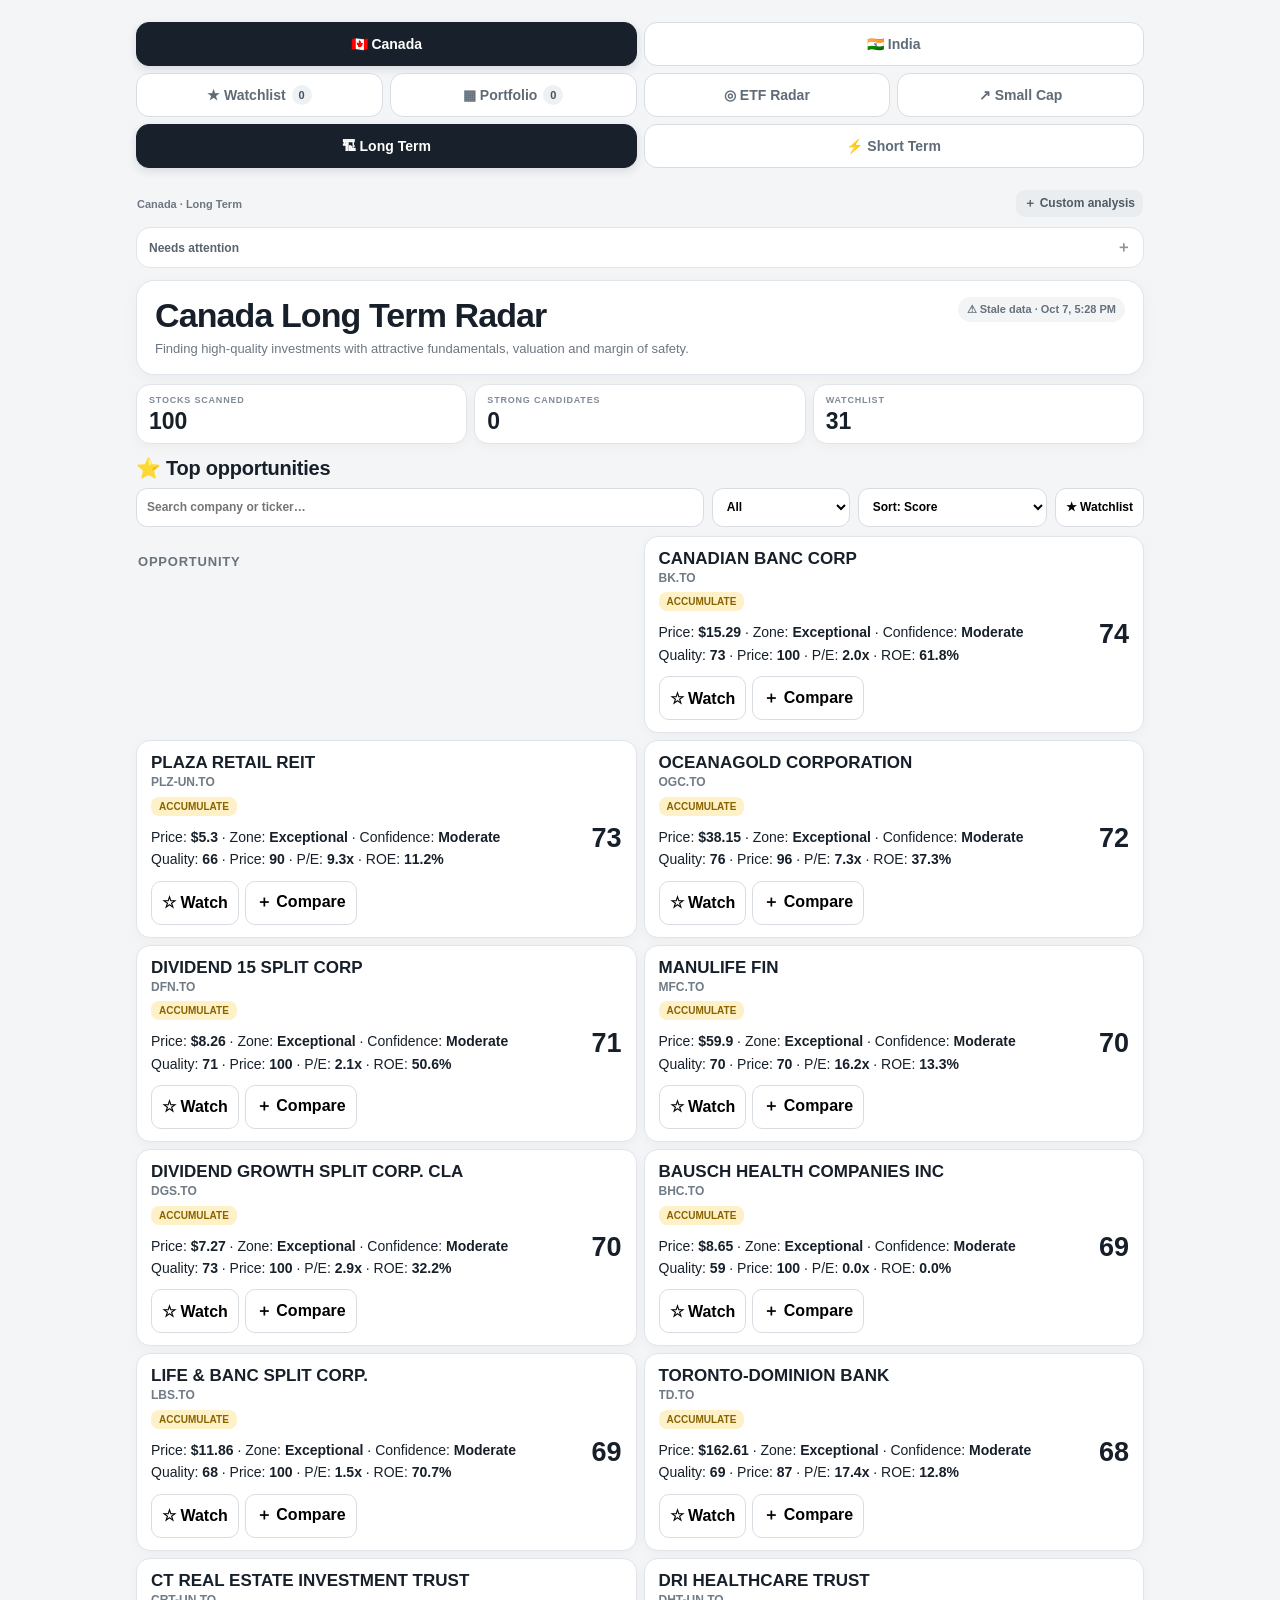
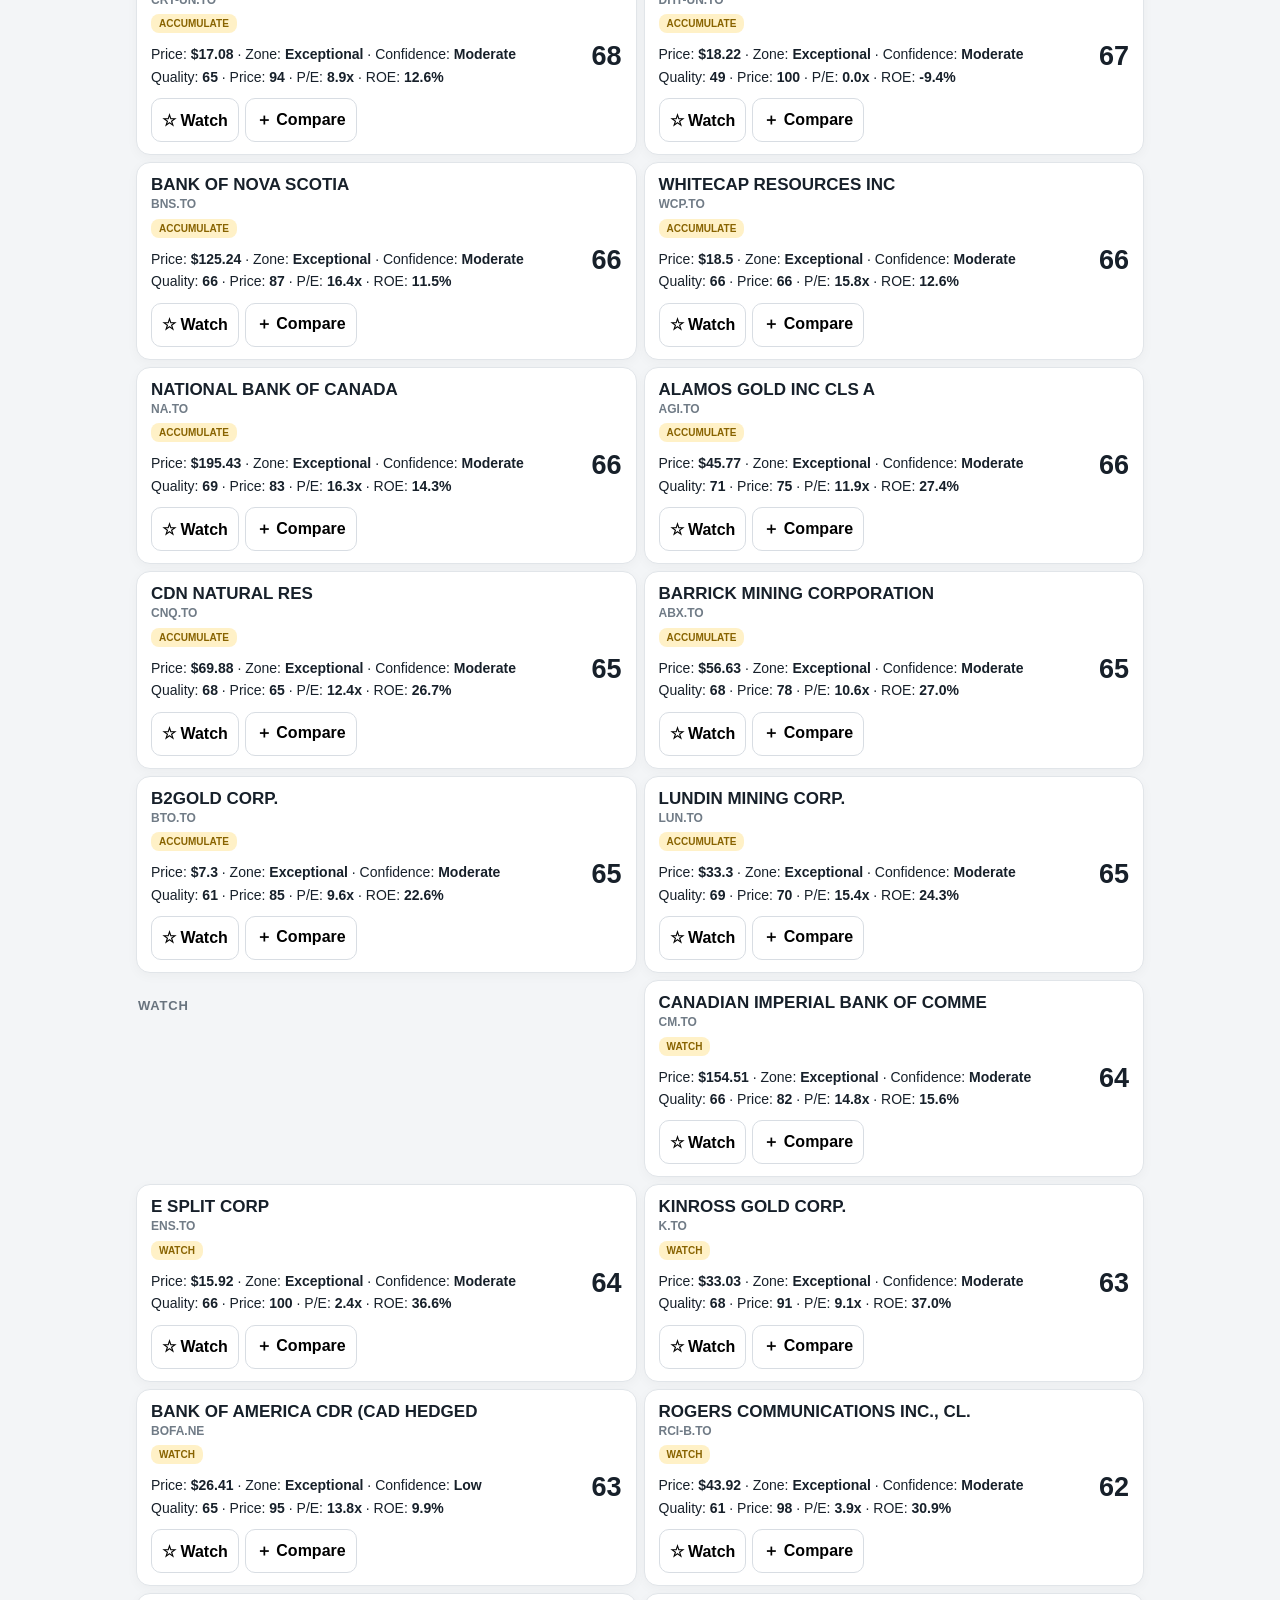
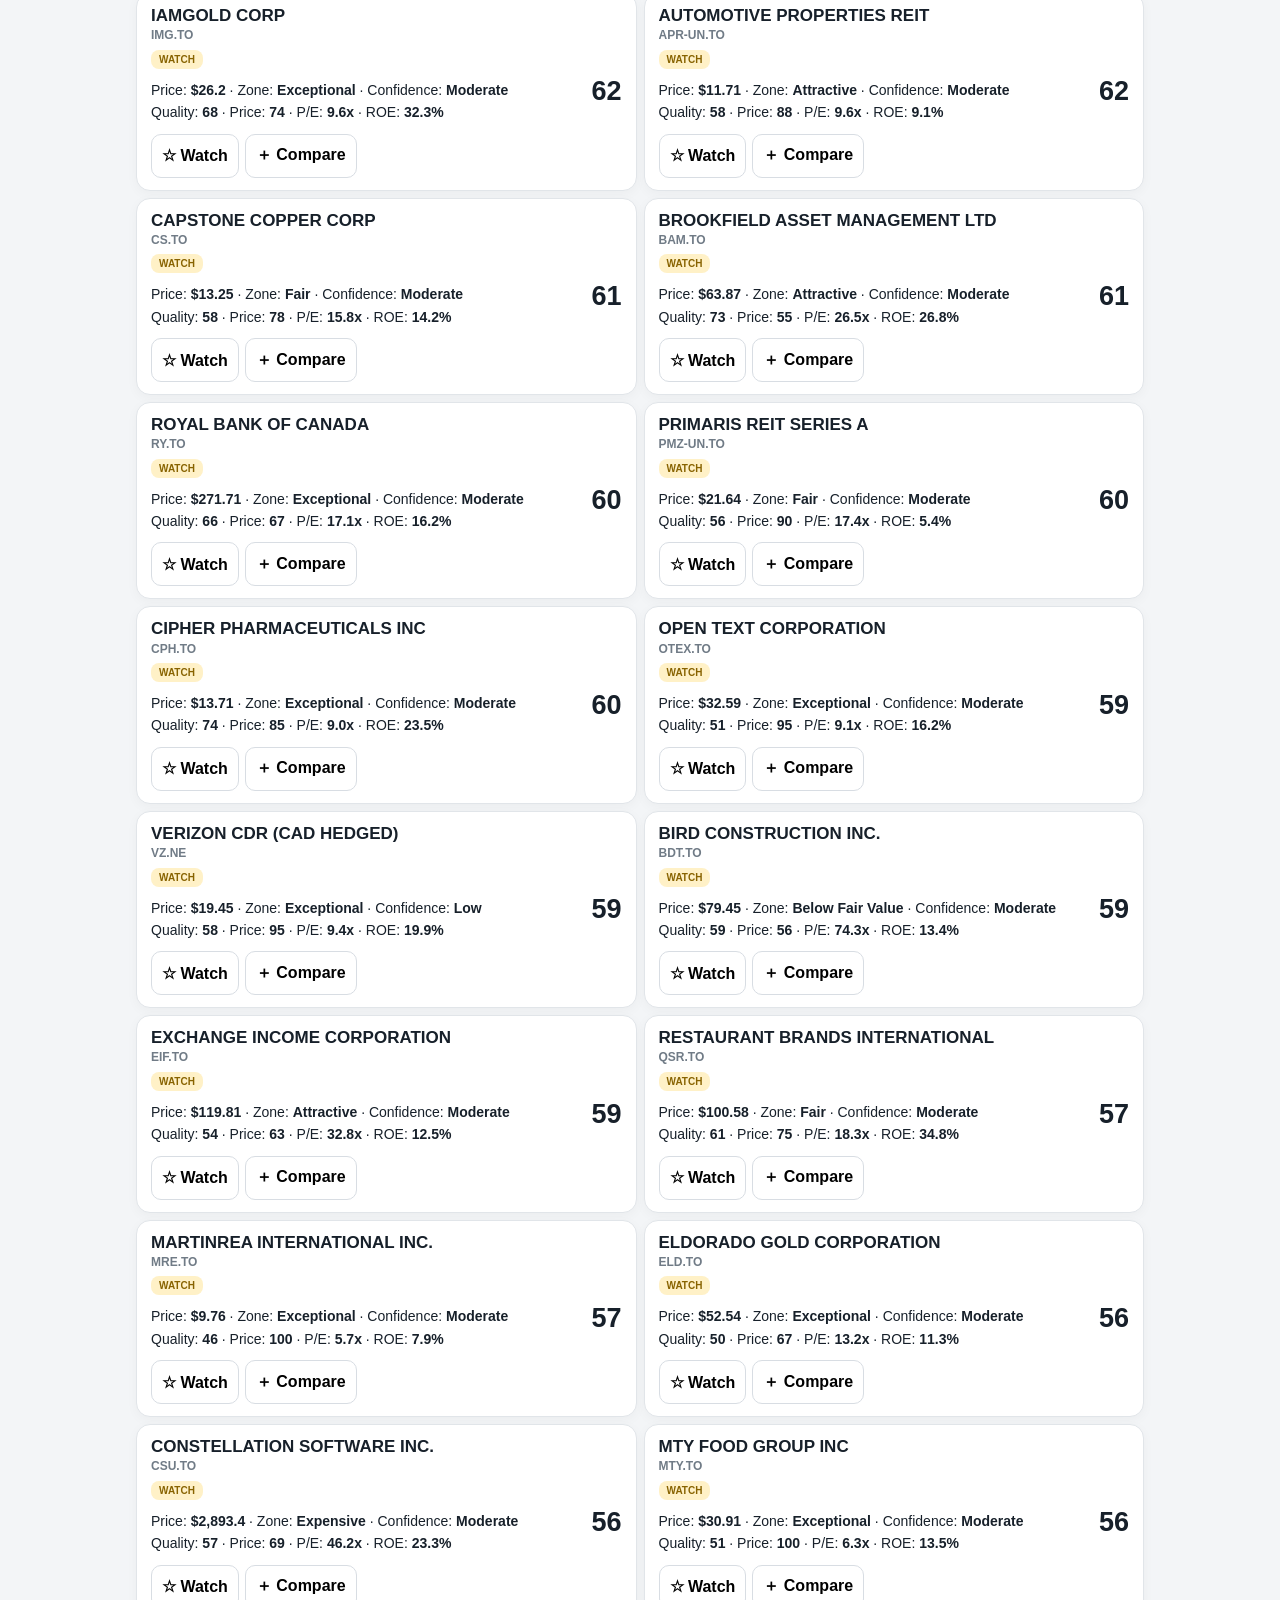
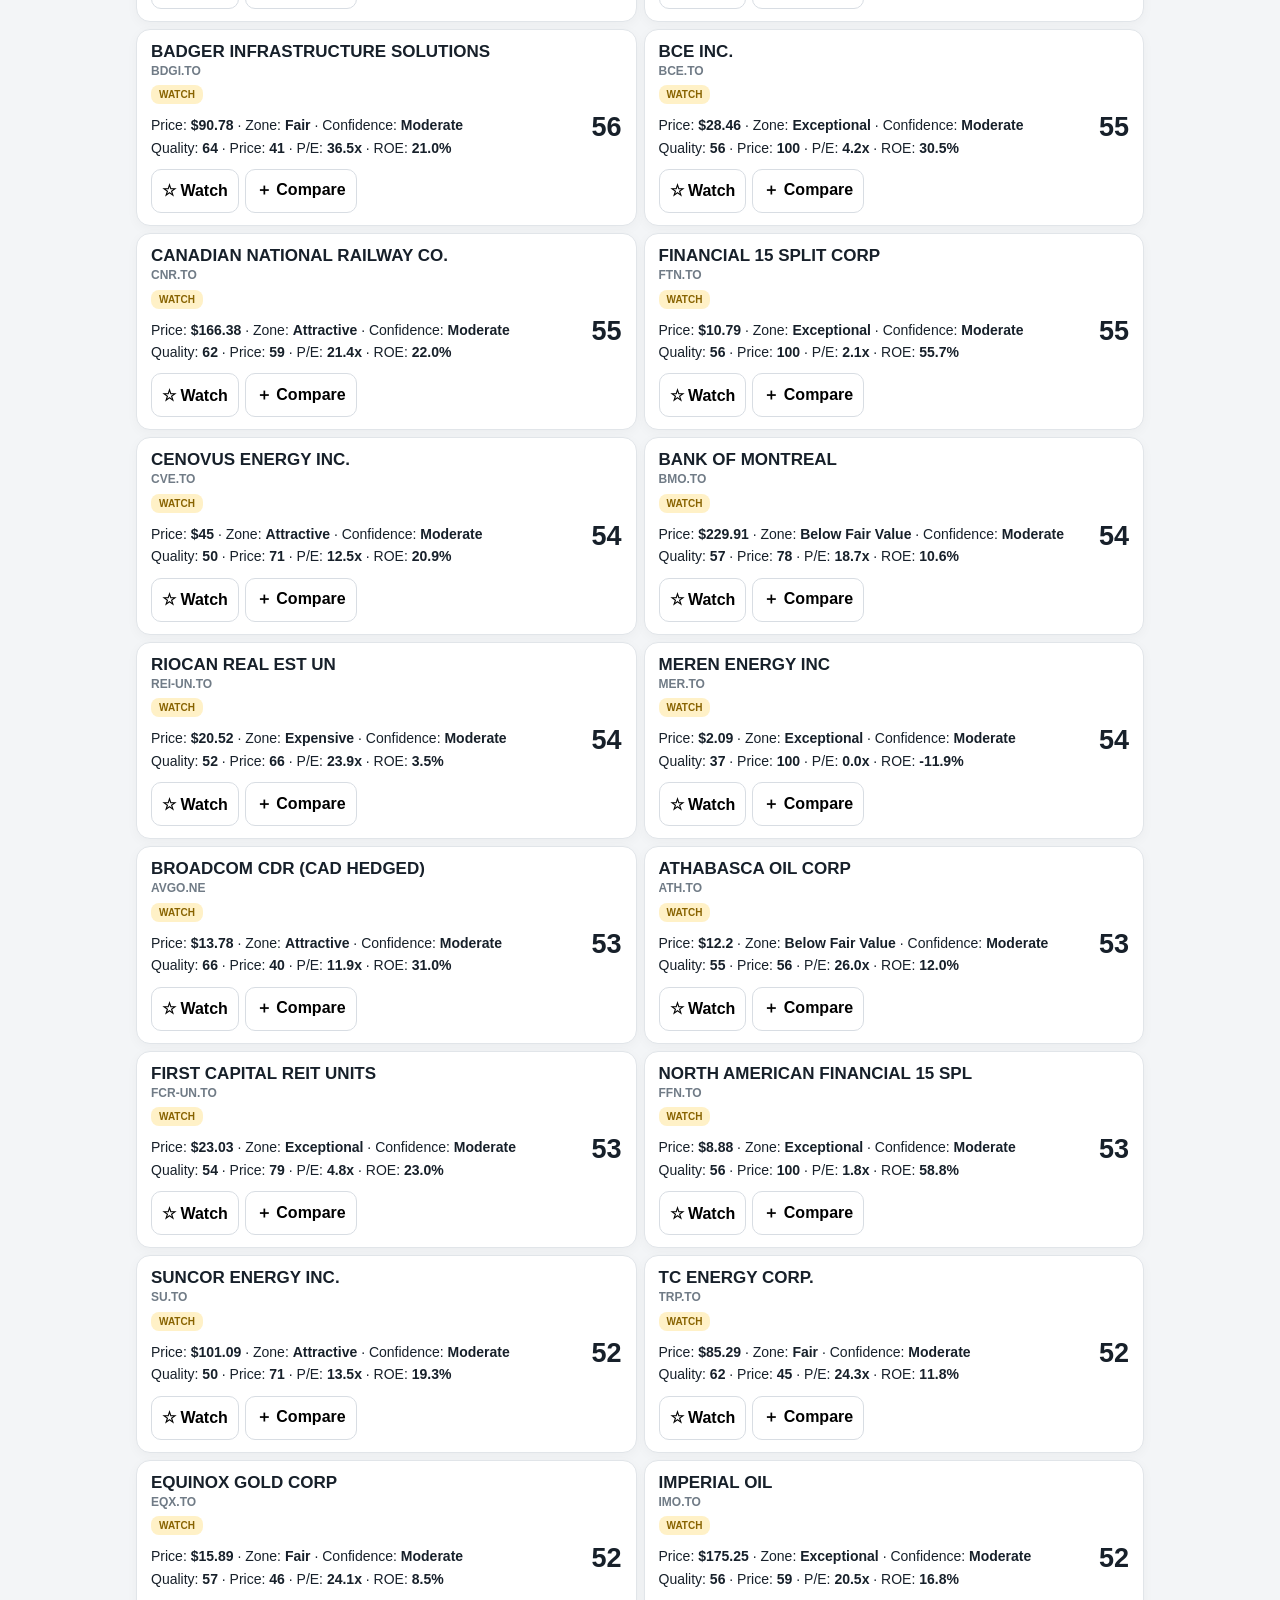
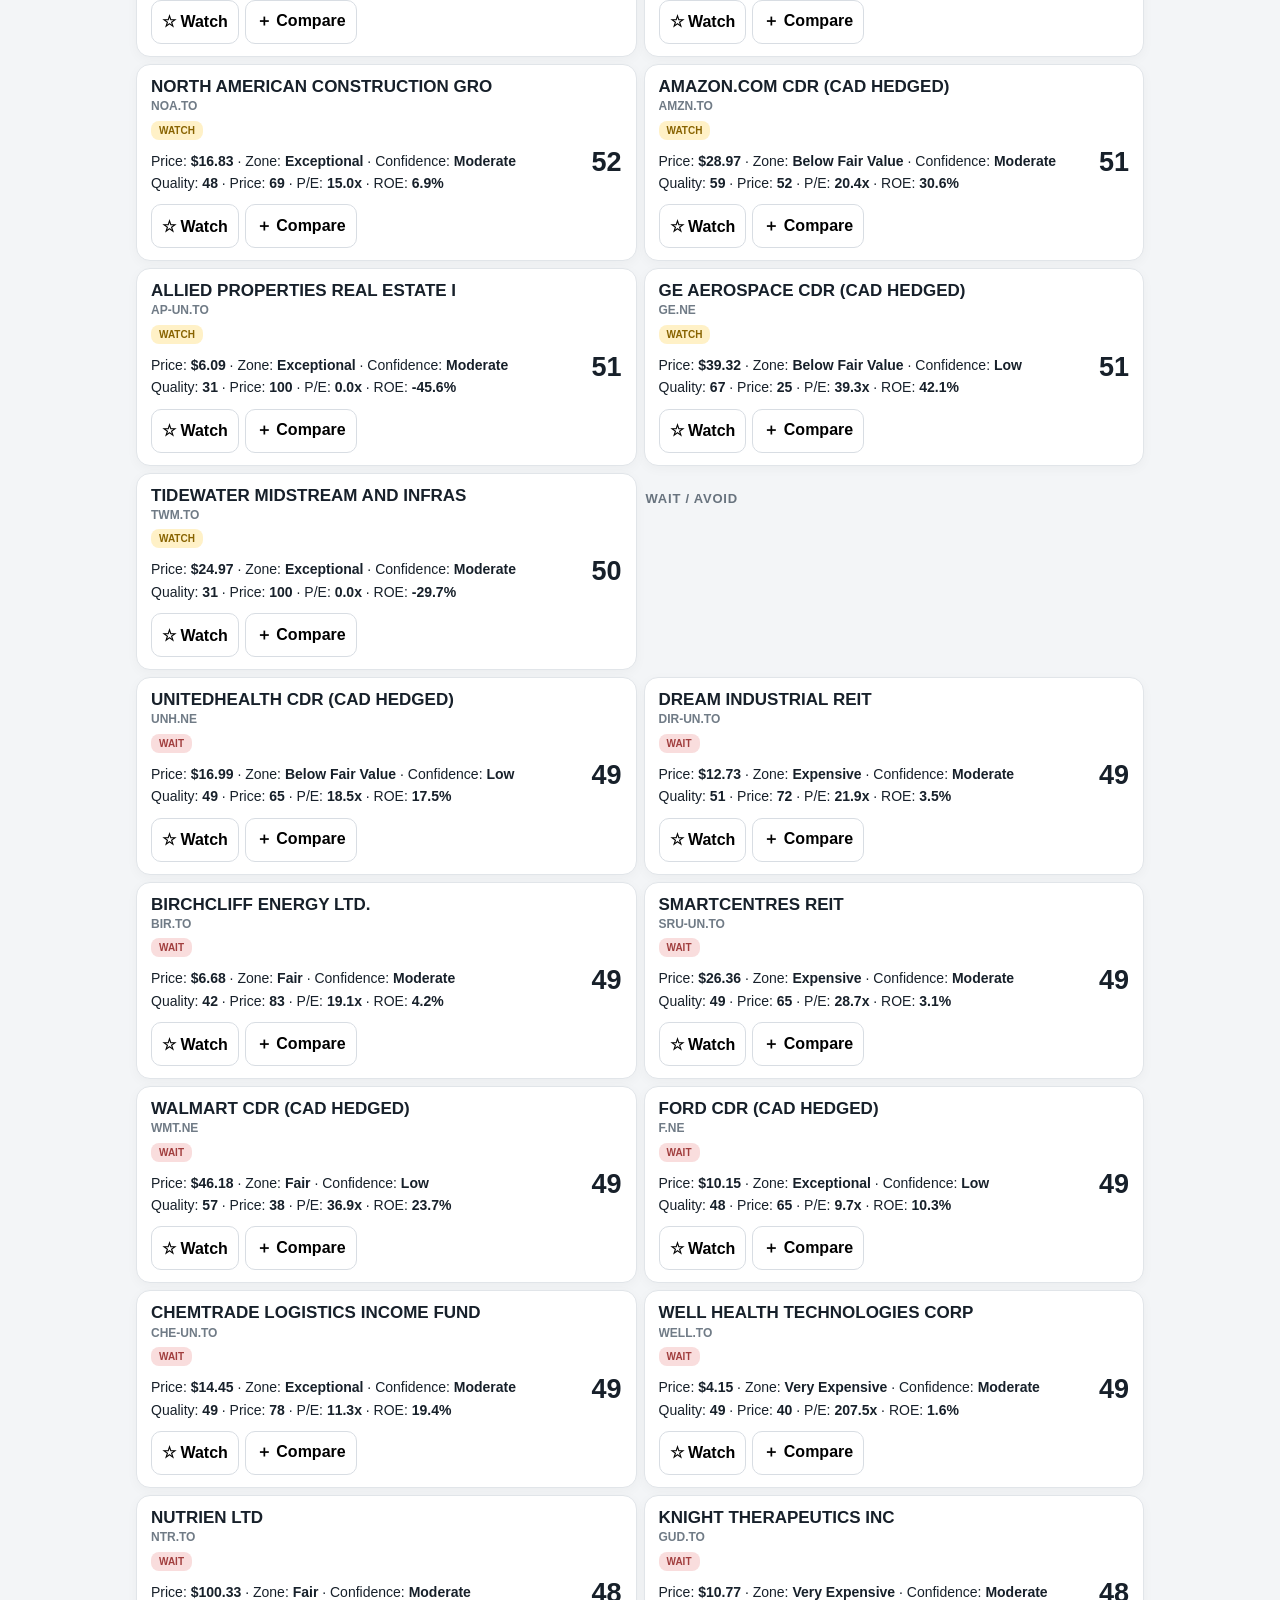
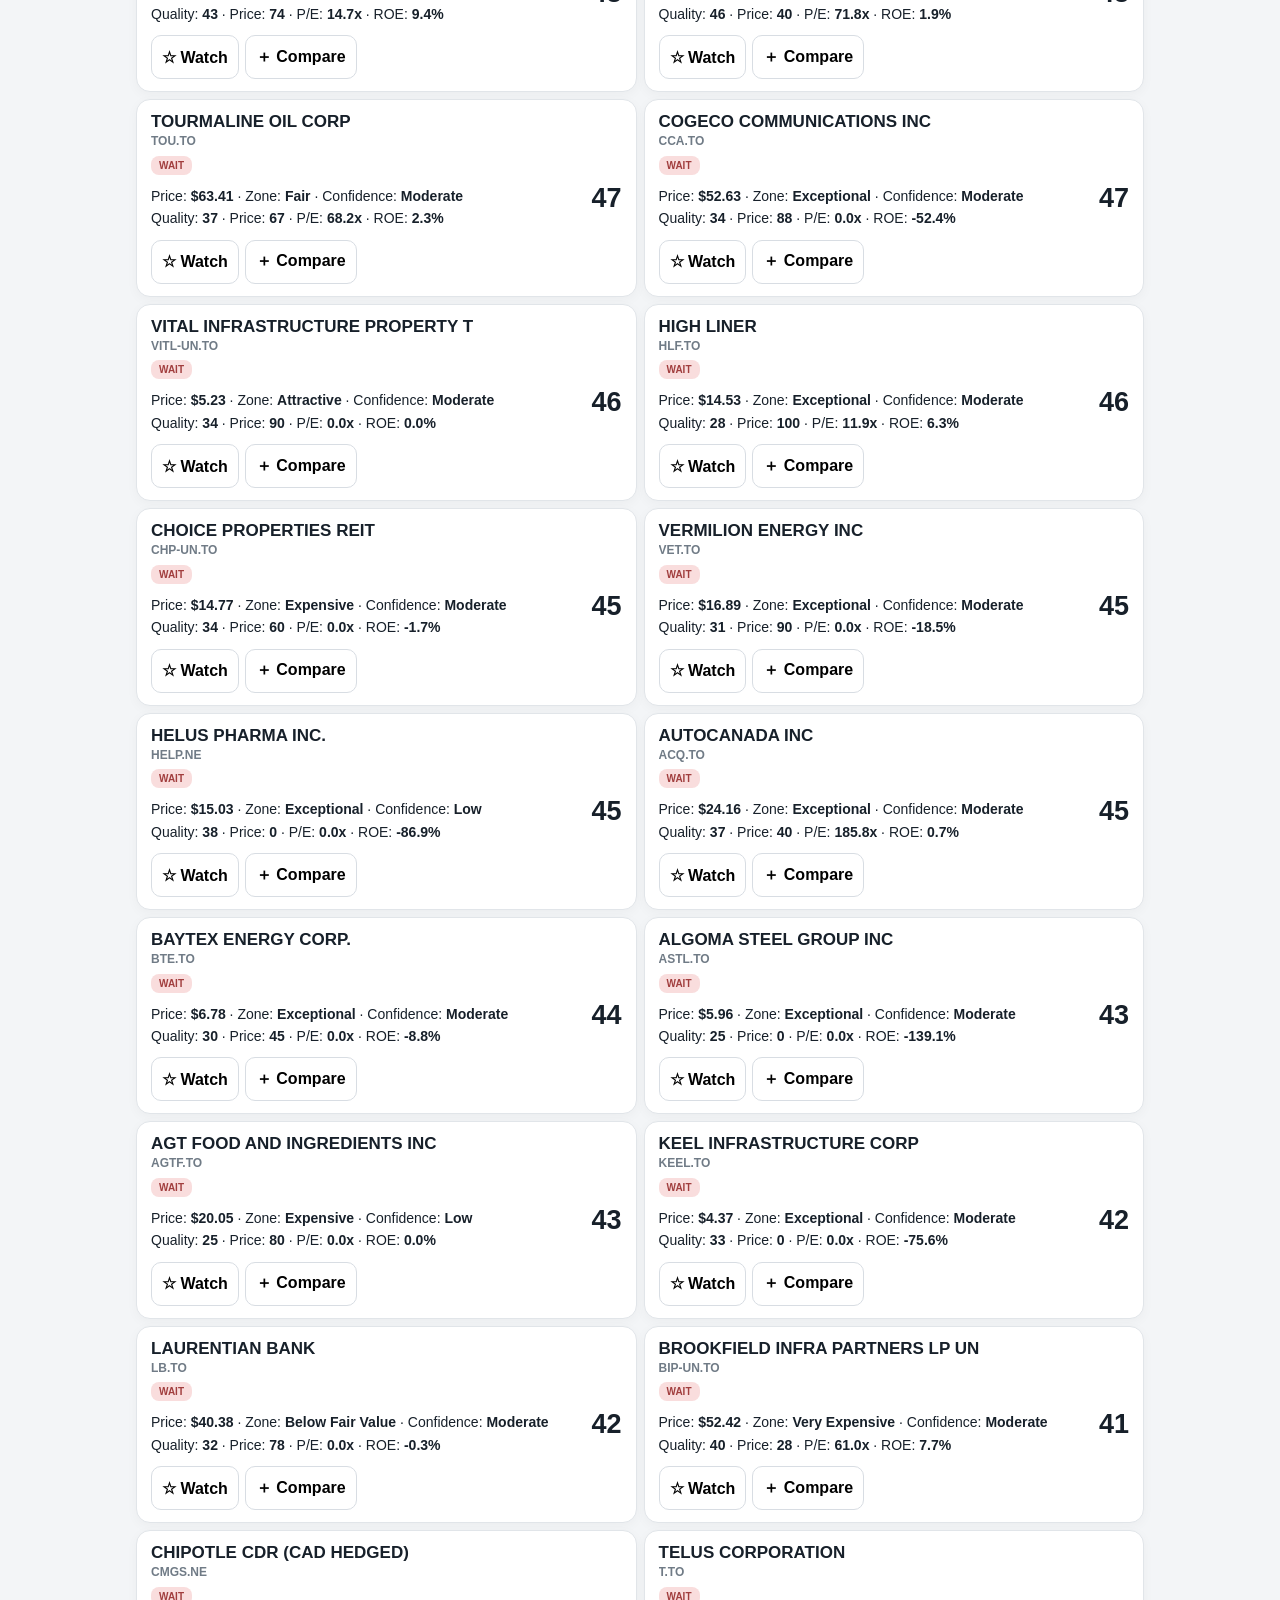
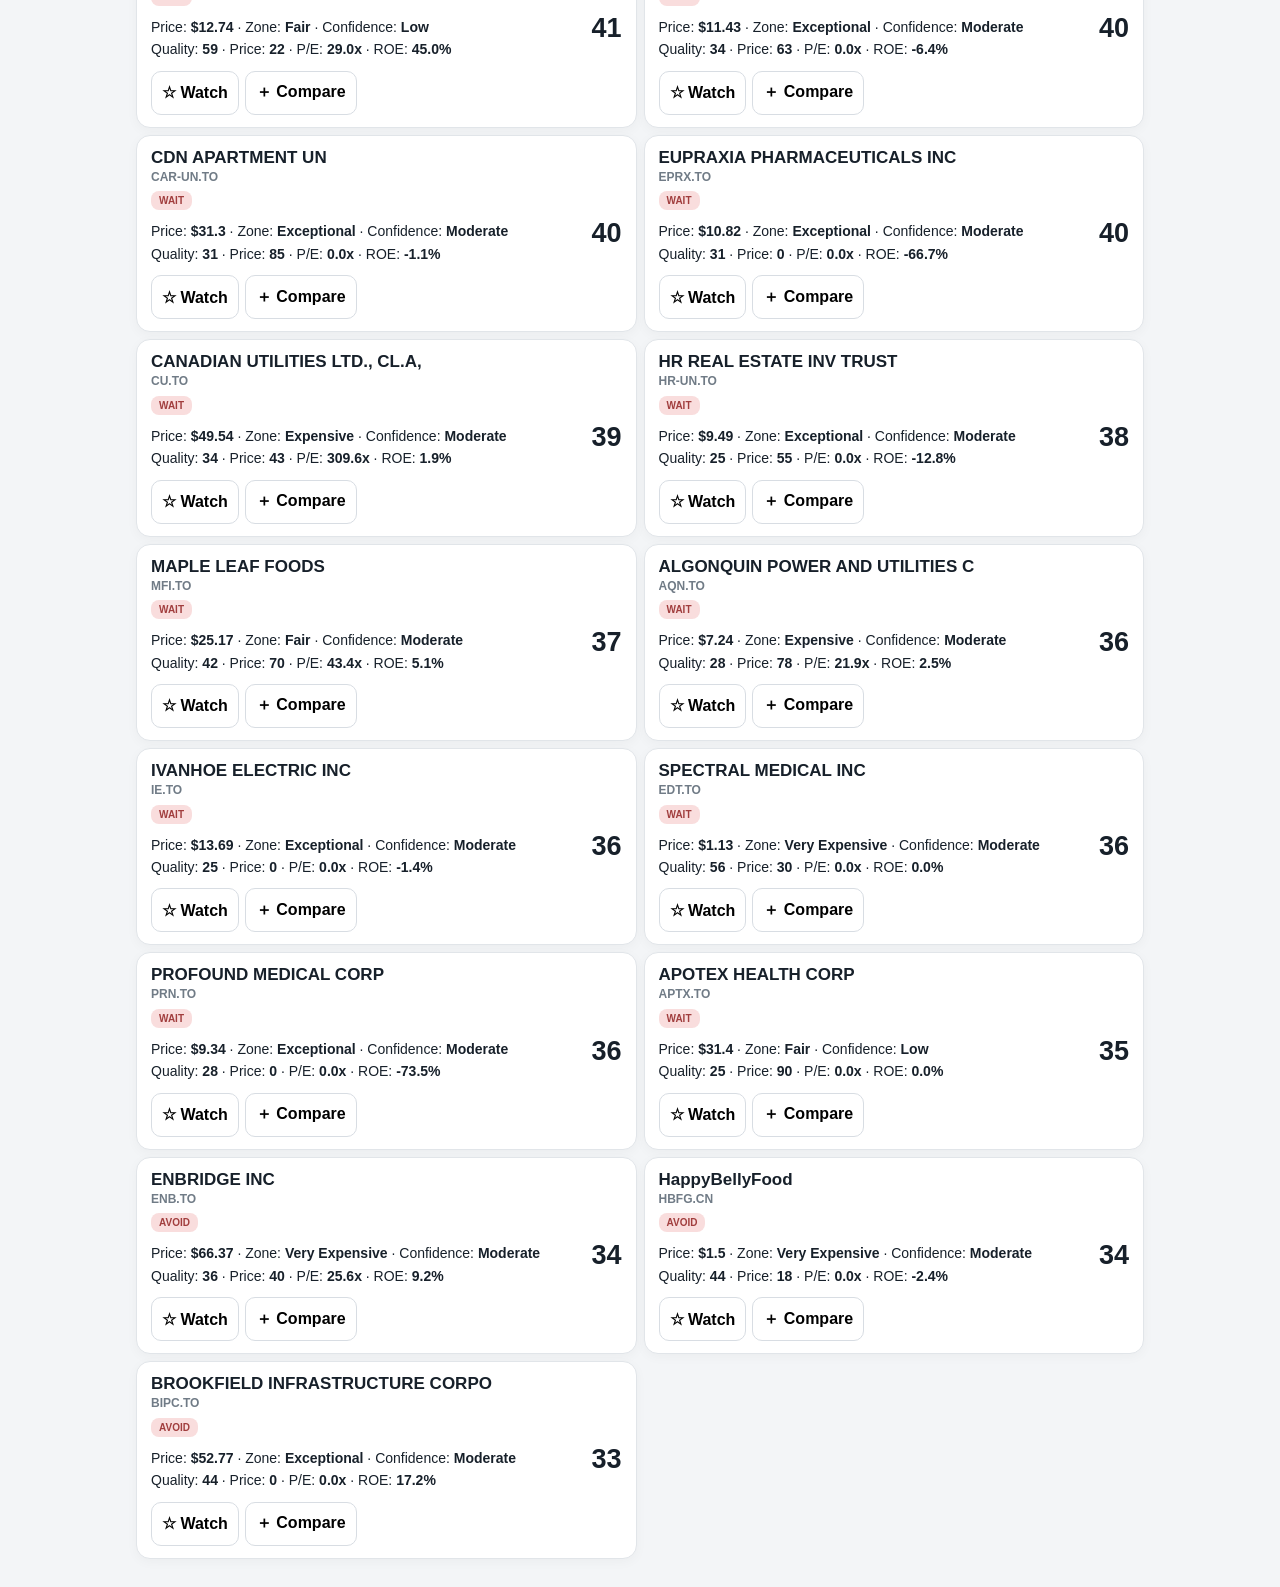
==== commit 575df51d: "Preserve v1.0.2 engine stack in compact UI" ====
--- a/index.html
+++ b/index.html
@@ -8,114 +8,29 @@
   <style>
     *{box-sizing:border-box}
     html{scroll-behavior:smooth;-webkit-text-size-adjust:100%}
-    body{margin:0;background:#f3f5f7;color:#17202a;font-family:-apple-system,BlinkMacSystemFont,"Segoe UI",Roboto,Helvetica,Arial,sans-serif;-webkit-font-smoothing:antialiased}
-    button,input,select{font:inherit}
+    body{margin:0;background:#f3f5f7;color:#17202a;font-family:-apple-system,BlinkMacSystemFont,"Segoe UI",Roboto,Helvetica,Arial,sans-serif;-webkit-font-smoothing:antialiased;overflow-x:hidden}
+    button,input,select{font:inherit;min-height:44px}
     button,a{-webkit-tap-highlight-color:transparent}
     .app{width:100%;max-width:1040px;margin:0 auto;padding:14px 16px calc(28px + env(safe-area-inset-bottom))}
-
     .control-shell{position:sticky;top:0;z-index:20;margin:0 -4px 12px;padding:8px 4px 10px;background:rgba(243,245,247,.94);backdrop-filter:blur(16px);-webkit-backdrop-filter:blur(16px)}
-    .market-selector,.view-selector,.tool-selector{display:grid;gap:7px}
-    .market-selector{grid-template-columns:1fr 1fr;margin-bottom:7px}
-    .tool-selector{grid-template-columns:repeat(4,1fr);margin-bottom:7px}
-    .view-selector{grid-template-columns:1fr 1fr}
-    .market-btn,.view-btn,.tool-btn{appearance:none;border:1px solid #d8dde3;background:#fff;color:#5f6b76;border-radius:13px;min-height:42px;padding:9px 10px;font-size:14px;font-weight:800;text-decoration:none;display:flex;align-items:center;justify-content:center;gap:6px;cursor:pointer;transition:.15s ease;white-space:nowrap}
-    .market-btn.active,.view-btn.active{background:#18212b;color:#fff;border-color:#18212b;box-shadow:0 3px 10px rgba(24,33,43,.13)}
-    .tool-btn:active,.market-btn:active,.view-btn:active{transform:scale(.985)}
+    .market-selector,.view-selector,.tool-selector{display:grid;gap:7px}.market-selector{grid-template-columns:1fr 1fr;margin-bottom:7px}.tool-selector{grid-template-columns:repeat(4,1fr);margin-bottom:7px}.view-selector{grid-template-columns:1fr 1fr}
+    .market-btn,.view-btn,.tool-btn{appearance:none;border:1px solid #d8dde3;background:#fff;color:#5f6b76;border-radius:13px;min-height:44px;padding:9px 10px;font-size:14px;font-weight:800;text-decoration:none;display:flex;align-items:center;justify-content:center;gap:6px;cursor:pointer;transition:.15s ease;white-space:nowrap}
+    .market-btn.active,.view-btn.active{background:#18212b;color:#fff;border-color:#18212b;box-shadow:0 3px 10px rgba(24,33,43,.13)}.tool-btn:active,.market-btn:active,.view-btn:active{transform:scale(.985)}
     .tool-btn .nav-count{min-width:20px;height:20px;padding:0 5px;border-radius:999px;background:#eef1f4;color:#47525d;font-size:11px;display:inline-flex;align-items:center;justify-content:center}
-    .context-row{display:flex;align-items:center;justify-content:space-between;gap:8px;margin:1px 1px 10px}
-    .context-chip{font-size:11px;font-weight:800;color:#6c7782}
-    .custom-link{font-size:12px;font-weight:800;color:#4f5b66;text-decoration:none;padding:5px 8px;border-radius:9px;background:#e9edf0}
-
-    .hero{background:#fff;border:1px solid #e1e5e9;border-radius:18px;padding:16px 18px;margin-bottom:9px;box-shadow:0 4px 16px rgba(20,30,40,.04)}
-    .hero-top{display:flex;align-items:flex-start;justify-content:space-between;gap:12px}
-    .hero h1{margin:0;font-size:clamp(24px,4vw,34px);line-height:1.08;letter-spacing:-.9px;font-weight:850}
-    .hero p{margin:6px 0 0;color:#6c7782;font-size:13px;line-height:1.4;max-width:680px}
-    #dataFreshness{display:inline-flex;align-items:center;background:#f2f4f6;border-radius:999px;padding:6px 9px;color:#66717c;font-size:11px;font-weight:800;white-space:nowrap}
-
-    .stats-grid{display:grid;grid-template-columns:repeat(3,1fr);gap:7px;margin-bottom:12px}
-    .stat-card{background:#fff;border:1px solid #e1e5e9;border-radius:14px;padding:10px 12px;box-shadow:0 3px 12px rgba(20,30,40,.035);min-width:0}
-    .stat-card span{display:block;color:#818b95;font-size:9px;font-weight:900;letter-spacing:.8px;line-height:1.2}
-    .stat-card strong{display:block;margin-top:4px;font-size:23px;line-height:1;font-weight:900}
-
-    .attention{background:#fff;border:1px solid #e1e5e9;border-radius:14px;margin-bottom:12px;overflow:hidden}
-    .attention summary{list-style:none;cursor:pointer;padding:10px 12px;font-size:12px;font-weight:850;color:#58636e;display:flex;align-items:center;justify-content:space-between}
-    .attention summary::-webkit-details-marker{display:none}
-    .attention summary:after{content:"＋";font-size:15px;color:#89939c}
-    .attention[open] summary:after{content:"−"}
-    #attentionItems{padding:0 12px 10px;color:#68737e;font-size:12px;line-height:1.45}
-
-    .opportunities h2{margin:0 0 8px;font-size:20px;line-height:1.2;letter-spacing:-.25px}
-    #radarControls{margin-bottom:9px!important}
-    #radarControls input,#radarControls select,#radarControls button{min-height:39px!important;padding:8px 10px!important;border-radius:11px!important;font-size:12px!important}
-
-    .investment{display:flex;align-items:center;justify-content:space-between;gap:10px;background:#fff;border:1px solid #e1e5e9;border-radius:14px;padding:12px 14px;margin-bottom:7px;box-shadow:0 3px 12px rgba(20,30,40,.035);cursor:pointer;transition:.15s ease}
-    .investment:hover{box-shadow:0 6px 18px rgba(20,30,40,.07)}
-    .investment:active{transform:scale(.995)}
-    .investment-info{min-width:0;flex:1}
-    .investment-info h3{margin:0 0 2px;font-size:17px;line-height:1.18;font-weight:850;overflow-wrap:anywhere}
-    .investment-info p{margin:0 0 5px;color:#707b86;font-size:12px;line-height:1.3;font-weight:600;white-space:nowrap;overflow:hidden;text-overflow:ellipsis;max-width:620px}
-    .score{flex-shrink:0;font-size:27px;line-height:1;font-weight:900}
-    .badge{display:inline-block;padding:4px 8px;border-radius:8px;font-size:10px;font-weight:850}
-    .badge.green{background:#dff5e6;color:#26733d}.badge.yellow{background:#fff1c7;color:#886300}.badge.red{background:#f9dddd;color:#a13e3e}
-    .investment-actions{display:flex;gap:5px;flex-wrap:wrap}
-    .investment-actions button{min-height:34px!important;padding:6px 8px!important;font-size:11px!important;border-radius:9px!important}
-
-    #watchSummary{gap:6px!important;margin-bottom:9px!important}
-    #watchSummary>div{padding:9px!important;border-radius:11px!important}
-    #watchSummary small{font-size:9px!important;color:#7a8590;font-weight:850}
-    #watchSummary>div>div{font-size:20px!important;margin-top:2px}
-    #watchSignals{margin-bottom:9px!important;padding:10px!important;border-radius:12px!important;font-size:12px}
-
-    #detailView,.detail-container{width:100%}
-    .back-button{appearance:none;border:1px solid #dde2e6;background:#fff;color:#263442;border-radius:11px;padding:9px 12px;font-size:13px;font-weight:800;cursor:pointer;margin-bottom:8px}
-    .detail-header{display:flex;justify-content:space-between;align-items:center;gap:12px;background:#fff;border:1px solid #e1e5e9;border-radius:17px;padding:16px 18px;margin-bottom:8px;box-shadow:0 4px 14px rgba(20,30,40,.035)}
-    .detail-market{color:#75808b;font-size:10px;font-weight:900;text-transform:uppercase;letter-spacing:1px;margin-bottom:4px}
-    .detail-header h1{margin:0 0 3px;font-size:26px;line-height:1.05;font-weight:850;overflow-wrap:anywhere}
-    .detail-header p{margin:0;color:#727d88;font-size:13px;font-weight:600}
-    .detail-score{text-align:center;flex-shrink:0}.big-score{font-size:39px;line-height:1;font-weight:900}.detail-score>div:last-child{margin-top:4px;font-size:11px;font-weight:850;color:#a13e3e}
-    .detail-section{background:#fff;border:1px solid #e1e5e9;border-radius:15px;padding:14px 16px;margin-bottom:8px;box-shadow:0 3px 12px rgba(20,30,40,.03);overflow:hidden}
-    .section-title{font-size:15px;font-weight:850;margin-bottom:10px}
-    .metric-grid{display:grid;grid-template-columns:repeat(2,1fr);gap:7px}.metric{background:#f5f7f8;border-radius:10px;padding:9px}.metric-label{display:block;color:#7a8590;font-size:10px;font-weight:650;margin-bottom:3px}.metric-value{display:block;font-size:14px;font-weight:850}
-    .current-price{font-size:28px;line-height:1;font-weight:900}.confidence-box{display:flex;align-items:center;gap:10px;background:#f5f7f8;border-radius:11px;padding:10px}.confidence-box strong{font-size:22px}.confidence-box span{color:#68737e;font-size:12px;font-weight:750}.missing-data{color:#a13e3e;margin-bottom:0}.complete-data{color:#26733d;margin-bottom:0}.investment-thesis{color:#56616c;font-size:13px;line-height:1.5;margin:0}
-
-    @media (min-width:760px){
-      #investments{display:grid;grid-template-columns:repeat(2,minmax(0,1fr));gap:7px}
-      .investment{margin-bottom:0}
+    .context-row{display:flex;align-items:center;justify-content:space-between;gap:8px;margin:1px 1px 10px}.context-chip{font-size:11px;font-weight:800;color:#6c7782}.custom-link{font-size:12px;font-weight:800;color:#4f5b66;text-decoration:none;padding:5px 8px;border-radius:9px;background:#e9edf0}
+    .hero{background:#fff;border:1px solid #e1e5e9;border-radius:18px;padding:16px 18px;margin-bottom:9px;box-shadow:0 4px 16px rgba(20,30,40,.04)}.hero-top{display:flex;align-items:flex-start;justify-content:space-between;gap:12px}.hero h1{margin:0;font-size:clamp(24px,4vw,34px);line-height:1.08;letter-spacing:-.9px;font-weight:850}.hero p{margin:6px 0 0;color:#6c7782;font-size:13px;line-height:1.4;max-width:680px}#dataFreshness{display:inline-flex;align-items:center;background:#f2f4f6;border-radius:999px;padding:6px 9px;color:#66717c;font-size:11px;font-weight:800;white-space:nowrap}
+    .stats-grid{display:grid;grid-template-columns:repeat(3,1fr);gap:7px;margin-bottom:12px}.stat-card{background:#fff;border:1px solid #e1e5e9;border-radius:14px;padding:10px 12px;box-shadow:0 3px 12px rgba(20,30,40,.035);min-width:0}.stat-card span{display:block;color:#818b95;font-size:9px;font-weight:900;letter-spacing:.8px;line-height:1.2}.stat-card strong{display:block;margin-top:4px;font-size:23px;line-height:1;font-weight:900}
+    .attention{background:#fff;border:1px solid #e1e5e9;border-radius:14px;margin-bottom:12px;overflow:hidden}.attention summary{list-style:none;cursor:pointer;padding:10px 12px;font-size:12px;font-weight:850;color:#58636e;display:flex;align-items:center;justify-content:space-between}.attention summary::-webkit-details-marker{display:none}.attention summary:after{content:"＋";font-size:15px;color:#89939c}.attention[open] summary:after{content:"−"}#attentionItems{padding:0 12px 10px;color:#68737e;font-size:12px;line-height:1.45}
+    .opportunities h2{margin:0 0 8px;font-size:20px;line-height:1.2;letter-spacing:-.25px}#radarControls{margin-bottom:9px!important}#radarControls input,#radarControls select,#radarControls button{min-height:39px!important;padding:8px 10px!important;border-radius:11px!important;font-size:12px!important}
+    .investment{display:flex;align-items:center;justify-content:space-between;gap:10px;background:#fff;border:1px solid #e1e5e9;border-radius:14px;padding:12px 14px;margin-bottom:7px;box-shadow:0 3px 12px rgba(20,30,40,.035);cursor:pointer;transition:.15s ease}.investment:hover{box-shadow:0 6px 18px rgba(20,30,40,.07)}.investment:active{transform:scale(.995)}.investment-info{min-width:0;flex:1}.investment-info h3{margin:0 0 2px;font-size:17px;line-height:1.18;font-weight:850;overflow-wrap:anywhere}.investment-info p{margin:0 0 5px;color:#707b86;font-size:12px;line-height:1.3;font-weight:600;white-space:nowrap;overflow:hidden;text-overflow:ellipsis;max-width:620px}.score{flex-shrink:0;font-size:27px;line-height:1;font-weight:900}.badge{display:inline-block;padding:4px 8px;border-radius:8px;font-size:10px;font-weight:850}.badge.green{background:#dff5e6;color:#26733d}.badge.yellow{background:#fff1c7;color:#886300}.badge.red{background:#f9dddd;color:#a13e3e}.investment-actions{display:flex;gap:5px;flex-wrap:wrap}.investment-actions button{min-height:34px!important;padding:6px 8px!important;font-size:11px!important;border-radius:9px!important}
+    #watchSummary{gap:6px!important;margin-bottom:9px!important}#watchSummary>div{padding:9px!important;border-radius:11px!important}#watchSummary small{font-size:9px!important;color:#7a8590;font-weight:850}#watchSummary>div>div{font-size:20px!important;margin-top:2px}#watchSignals{margin-bottom:9px!important;padding:10px!important;border-radius:12px!important;font-size:12px}
+    #detailView,.detail-container{width:100%}.back-button{appearance:none;border:1px solid #dde2e6;background:#fff;color:#263442;border-radius:11px;padding:9px 12px;font-size:13px;font-weight:800;cursor:pointer;margin-bottom:8px}.detail-header{display:flex;justify-content:space-between;align-items:center;gap:12px;background:#fff;border:1px solid #e1e5e9;border-radius:17px;padding:16px 18px;margin-bottom:8px;box-shadow:0 4px 14px rgba(20,30,40,.035)}.detail-market{color:#75808b;font-size:10px;font-weight:900;text-transform:uppercase;letter-spacing:1px;margin-bottom:4px}.detail-header h1{margin:0 0 3px;font-size:26px;line-height:1.05;font-weight:850;overflow-wrap:anywhere}.detail-header p{margin:0;color:#727d88;font-size:13px;font-weight:600}.detail-score{text-align:center;flex-shrink:0}.big-score{font-size:39px;line-height:1;font-weight:900}.detail-score>div:last-child{margin-top:4px;font-size:11px;font-weight:850;color:#a13e3e}.detail-section{background:#fff;border:1px solid #e1e5e9;border-radius:15px;padding:14px 16px;margin-bottom:8px;box-shadow:0 3px 12px rgba(20,30,40,.03);overflow:hidden}.section-title{font-size:15px;font-weight:850;margin-bottom:10px}.metric-grid{display:grid;grid-template-columns:repeat(2,1fr);gap:7px}.metric{background:#f5f7f8;border-radius:10px;padding:9px}.metric-label{display:block;color:#7a8590;font-size:10px;font-weight:650;margin-bottom:3px}.metric-value{display:block;font-size:14px;font-weight:850}.current-price{font-size:28px;line-height:1;font-weight:900}.confidence-box{display:flex;align-items:center;gap:10px;background:#f5f7f8;border-radius:11px;padding:10px}.confidence-box strong{font-size:22px}.confidence-box span{color:#68737e;font-size:12px;font-weight:750}.missing-data{color:#a13e3e;margin-bottom:0}.complete-data{color:#26733d;margin-bottom:0}.investment-thesis{color:#56616c;font-size:13px;line-height:1.5;margin:0}
+    @media (min-width:760px){#investments{display:grid;grid-template-columns:repeat(2,minmax(0,1fr));gap:7px}.investment{margin-bottom:0}}
+    @media (max-width:700px){
+      input,select{font-size:16px!important}
+      .app{padding:8px max(10px,env(safe-area-inset-right)) calc(26px + env(safe-area-inset-bottom)) max(10px,env(safe-area-inset-left))}.control-shell{margin-bottom:8px;padding-top:6px}.tool-selector{grid-template-columns:repeat(2,1fr)}.market-btn,.view-btn,.tool-btn{min-height:44px;padding:8px 7px;font-size:13px;border-radius:12px}.hero{padding:12px 13px;border-radius:14px;margin-bottom:7px}.hero-top{display:block}.hero h1{font-size:22px;letter-spacing:-.55px}.hero p{display:none}#dataFreshness{margin-top:7px;font-size:10px;padding:5px 7px}.stats-grid{gap:5px;margin-bottom:8px}.stat-card{padding:8px 7px;border-radius:11px;text-align:center}.stat-card span{font-size:8px;letter-spacing:.45px;min-height:19px}.stat-card strong{font-size:20px;margin-top:2px}.attention{margin-bottom:8px}.opportunities h2{font-size:18px;margin-bottom:6px}#radarControls{gap:5px!important}#radarControls input{flex-basis:100%!important;min-width:0!important}#radarControls select,#radarControls button{flex:1 1 30%;min-width:0!important}.investment{padding:10px 11px;border-radius:12px;margin-bottom:5px;gap:8px}.investment-info h3{font-size:15px}.investment-info p{font-size:11px;margin-bottom:4px;max-width:255px}.score{font-size:23px}.detail-header{padding:12px 13px;border-radius:14px}.detail-header h1{font-size:21px}.big-score{font-size:32px}.detail-section{padding:11px 12px;border-radius:12px;margin-bottom:6px}.section-title{font-size:14px;margin-bottom:8px}.metric-grid{grid-template-columns:repeat(2,minmax(0,1fr));gap:5px}.metric{padding:8px}.metric-label{font-size:9px}.metric-value{font-size:13px}#watchSummary{grid-template-columns:repeat(4,minmax(0,1fr))!important}
     }
-    @media (max-width:700px){
-      .app{padding:8px max(10px,env(safe-area-inset-right)) calc(26px + env(safe-area-inset-bottom)) max(10px,env(safe-area-inset-left))}
-      .control-shell{margin-bottom:8px;padding-top:6px}
-      .tool-selector{grid-template-columns:repeat(2,1fr)}
-      .market-btn,.view-btn,.tool-btn{min-height:40px;padding:8px 7px;font-size:13px;border-radius:12px}
-      .hero{padding:12px 13px;border-radius:14px;margin-bottom:7px}
-      .hero-top{display:block}
-      .hero h1{font-size:22px;letter-spacing:-.55px}
-      .hero p{display:none}
-      #dataFreshness{margin-top:7px;font-size:10px;padding:5px 7px}
-      .stats-grid{gap:5px;margin-bottom:8px}
-      .stat-card{padding:8px 7px;border-radius:11px;text-align:center}
-      .stat-card span{font-size:8px;letter-spacing:.45px;min-height:19px}
-      .stat-card strong{font-size:20px;margin-top:2px}
-      .attention{margin-bottom:8px}
-      .opportunities h2{font-size:18px;margin-bottom:6px}
-      #radarControls{gap:5px!important}
-      #radarControls input{flex-basis:100%!important;min-width:0!important}
-      #radarControls select,#radarControls button{flex:1 1 30%;min-width:0!important}
-      .investment{padding:10px 11px;border-radius:12px;margin-bottom:5px;gap:8px}
-      .investment-info h3{font-size:15px}
-      .investment-info p{font-size:11px;margin-bottom:4px;max-width:255px}
-      .score{font-size:23px}
-      .detail-header{padding:12px 13px;border-radius:14px}.detail-header h1{font-size:21px}.big-score{font-size:32px}
-      .detail-section{padding:11px 12px;border-radius:12px;margin-bottom:6px}.section-title{font-size:14px;margin-bottom:8px}
-      .metric-grid{grid-template-columns:repeat(2,minmax(0,1fr));gap:5px}.metric{padding:8px}.metric-label{font-size:9px}.metric-value{font-size:13px}
-      #watchSummary{grid-template-columns:repeat(4,minmax(0,1fr))!important}
-    }
-    @media (max-width:390px){
-      .market-btn,.view-btn,.tool-btn{font-size:12px;padding:7px 5px}
-      .tool-btn .nav-count{min-width:18px;height:18px;font-size:10px}
-      .context-row{margin-bottom:7px}
-      #watchSummary{grid-template-columns:repeat(2,minmax(0,1fr))!important}
-    }
+    @media (max-width:390px){.market-btn,.view-btn,.tool-btn{font-size:12px;padding:7px 5px}.tool-btn .nav-count{min-width:18px;height:18px;font-size:10px}.context-row{margin-bottom:7px}#watchSummary{grid-template-columns:repeat(2,minmax(0,1fr))!important}}
   </style>
 </head>
 <body>
@@ -125,65 +40,35 @@
         <button class="market-btn active" data-market="Canada" onclick="selectMarket('Canada', this)">🇨🇦 Canada</button>
         <button class="market-btn" data-market="India" onclick="selectMarket('India', this)">🇮🇳 India</button>
       </div>
-
       <nav class="tool-selector" aria-label="Investment tools">
         <button class="tool-btn" type="button" onclick="radarFilter='Watchlist';render();document.getElementById('investments')?.scrollIntoView({behavior:'smooth',block:'start'})">★ Watchlist <span id="dashWatchCount" class="nav-count">0</span></button>
         <a class="tool-btn" href="portfolio.html">▦ Portfolio <span id="dashPortfolioCount" class="nav-count">0</span></a>
         <a class="tool-btn" href="etf.html">◎ ETF Radar</a>
         <a class="tool-btn" href="smallcap.html">↗ Small Cap</a>
       </nav>
-
       <div class="view-selector" aria-label="Time horizon">
         <button class="view-btn active" data-view="Long Term" onclick="selectView('Long Term', this)">🏗 Long Term</button>
         <button class="view-btn" data-view="Short Term" onclick="selectView('Short Term', this)">⚡ Short Term</button>
       </div>
     </div>
-
-    <div class="context-row">
-      <span id="dashboardMarket" class="context-chip">Canada · Long Term</span>
-      <a class="custom-link" href="custom.html">＋ Custom analysis</a>
+    <div class="context-row"><span id="dashboardMarket" class="context-chip">Canada · Long Term</span><a class="custom-link" href="custom.html">＋ Custom analysis</a></div>
+    <section id="homeDashboard"><details class="attention"><summary>Needs attention</summary><div id="attentionItems">Loading your signals…</div></details></section>
+    <div id="radarView">
+      <section class="hero"><div class="hero-top"><div><h1 id="pageTitle">Canada Long Term Radar</h1><p id="pageDescription">Finding high-quality investments with attractive fundamentals, valuation and margin of safety.</p></div><div id="dataFreshness">Data status: loading…</div></div></section>
+      <section class="stats-grid" aria-label="Radar summary"><div class="stat-card"><span>STOCKS SCANNED</span><strong id="stockCount">0</strong></div><div class="stat-card"><span>STRONG CANDIDATES</span><strong id="candidateCount">0</strong></div><div class="stat-card"><span>WATCHLIST</span><strong id="watchlistCount">0</strong></div></section>
+      <section class="opportunities"><h2>⭐ Top opportunities</h2><div id="investments"><div class="investment"><div class="investment-info"><h3>Loading…</h3><p>Loading investment data</p></div></div></div></section>
     </div>
-
-    <section id="homeDashboard">
-      <details class="attention">
-        <summary>Needs attention</summary>
-        <div id="attentionItems">Loading your signals…</div>
-      </details>
-    </section>
-
-    <div id="radarView">
-      <section class="hero">
-        <div class="hero-top">
-          <div>
-            <h1 id="pageTitle">Canada Long Term Radar</h1>
-            <p id="pageDescription">Finding high-quality investments with attractive fundamentals, valuation and margin of safety.</p>
-          </div>
-          <div id="dataFreshness">Data status: loading…</div>
-        </div>
-      </section>
-
-      <section class="stats-grid" aria-label="Radar summary">
-        <div class="stat-card"><span>STOCKS SCANNED</span><strong id="stockCount">0</strong></div>
-        <div class="stat-card"><span>STRONG CANDIDATES</span><strong id="candidateCount">0</strong></div>
-        <div class="stat-card"><span>WATCHLIST</span><strong id="watchlistCount">0</strong></div>
-      </section>
-
-      <section class="opportunities">
-        <h2>⭐ Top opportunities</h2>
-        <div id="investments">
-          <div class="investment"><div class="investment-info"><h3>Loading…</h3><p>Loading investment data</p></div></div>
-        </div>
-      </section>
-    </div>
-
     <div id="detailView" style="display:none;"></div>
   </main>
-
-  <script src="engine/scoring.js"></script>
-  <script src="engine/dataQuality.js"></script>
-  <script src="engine/psychology.js"></script>
-  <script src="engine/valuation.js"></script>
-  <script src="detail.js"></script>
-  <script src="app.js"></script>
+  <script src="engine/scoring.js?v=1.0.2"></script>
+  <script src="engine/dataQuality.js?v=1.0.2"></script>
+  <script src="engine/psychology.js?v=1.0.2"></script>
+  <script src="engine/valuation.js?v=1.0.2"></script>
+  <script src="engine/valuationV2.js?v=1.0.2"></script>
+  <script src="engine/scoringV2.js?v=1.0.2"></script>
+  <script src="engine/decisionEngine.js?v=1.0.2"></script>
+  <script src="detail.js?v=1.0.2"></script>
+  <script src="app.js?v=1.0.2"></script>
+  <script src="engine/radarInsights.js?v=1.0.2"></script>
 </body>
 </html>
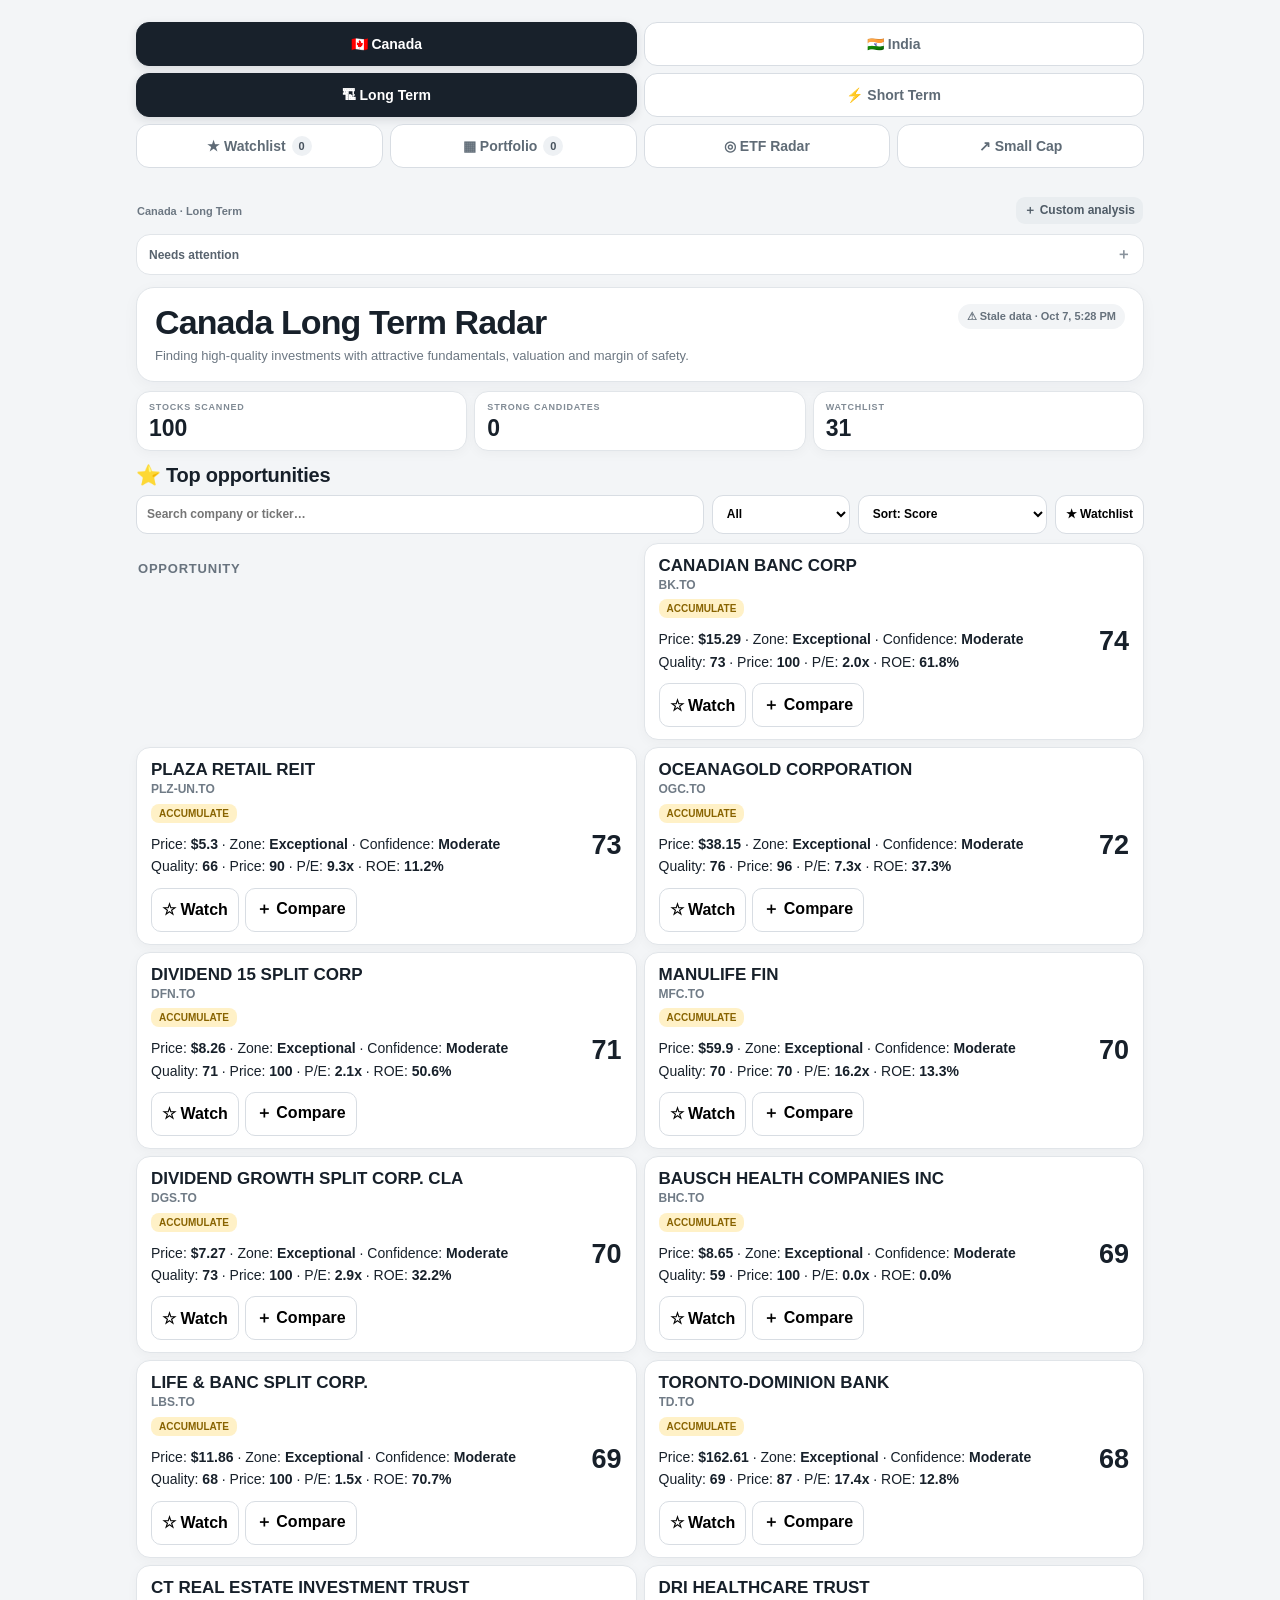
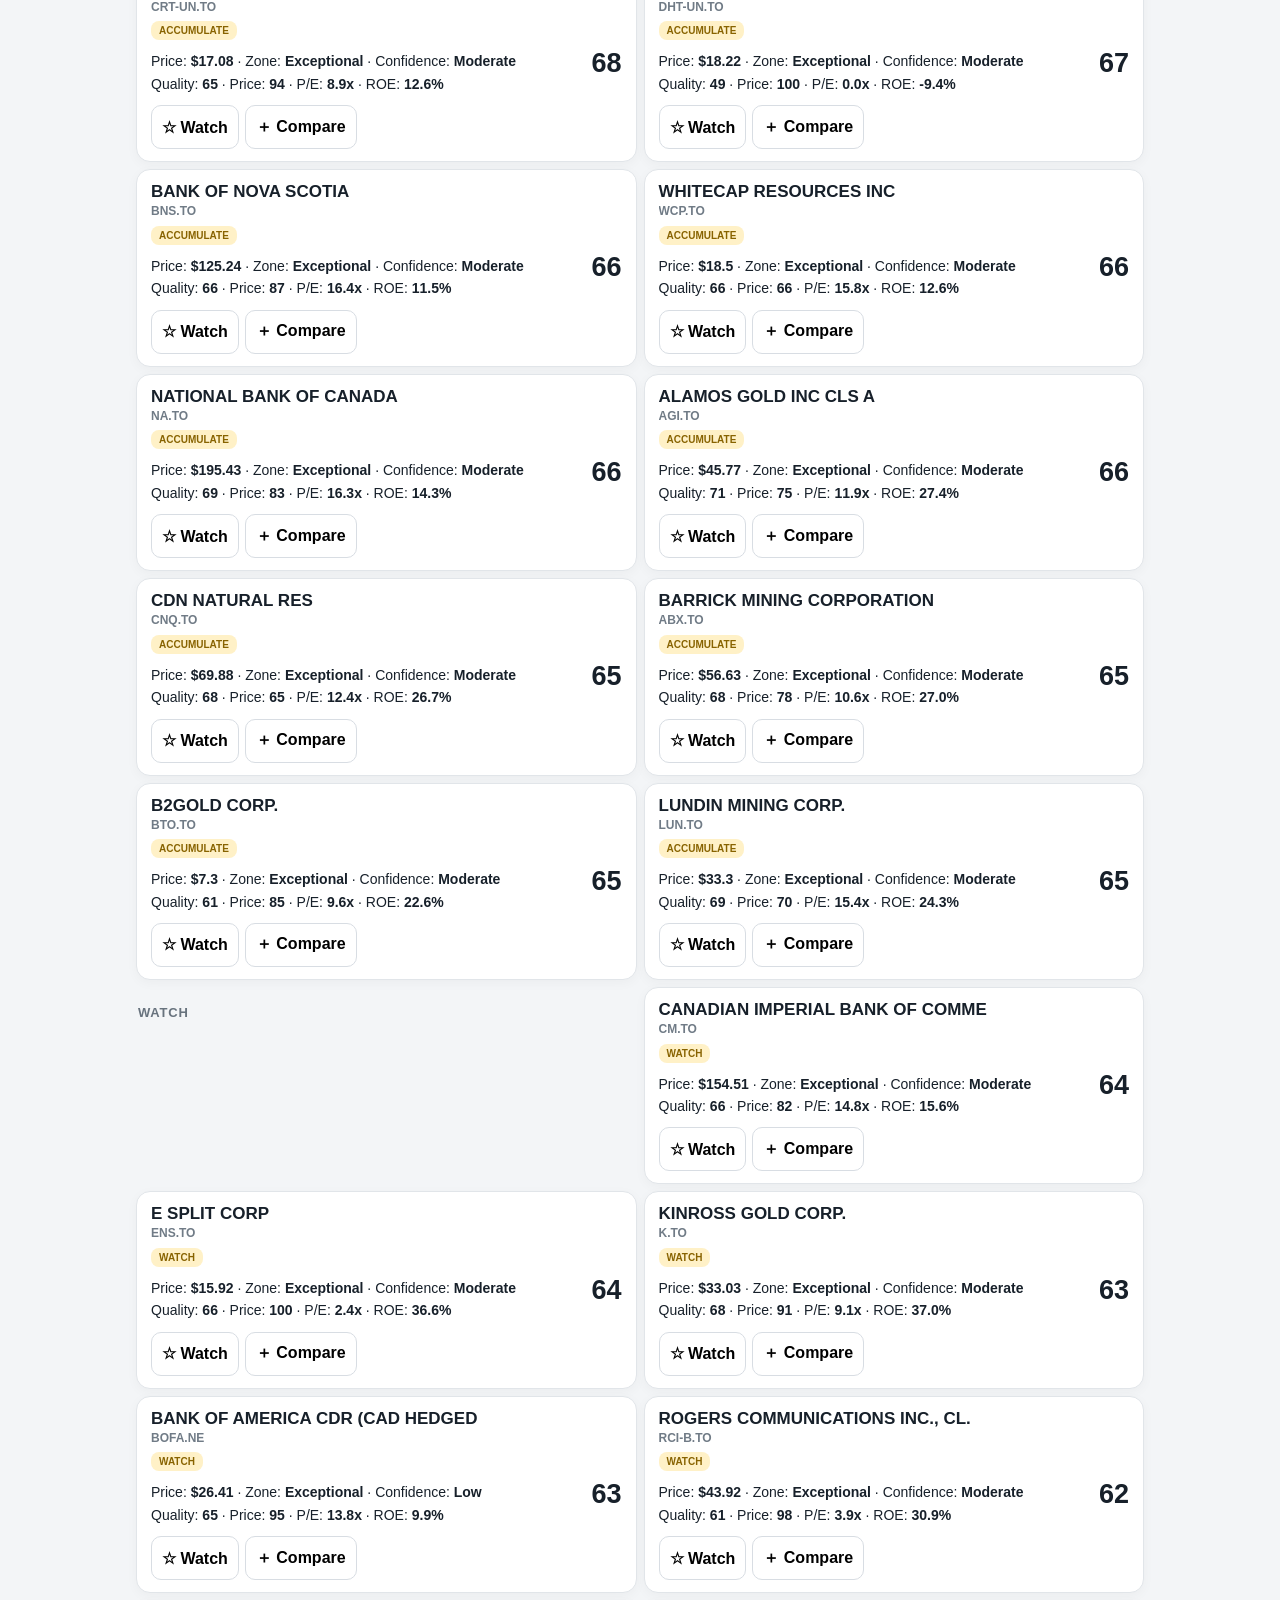
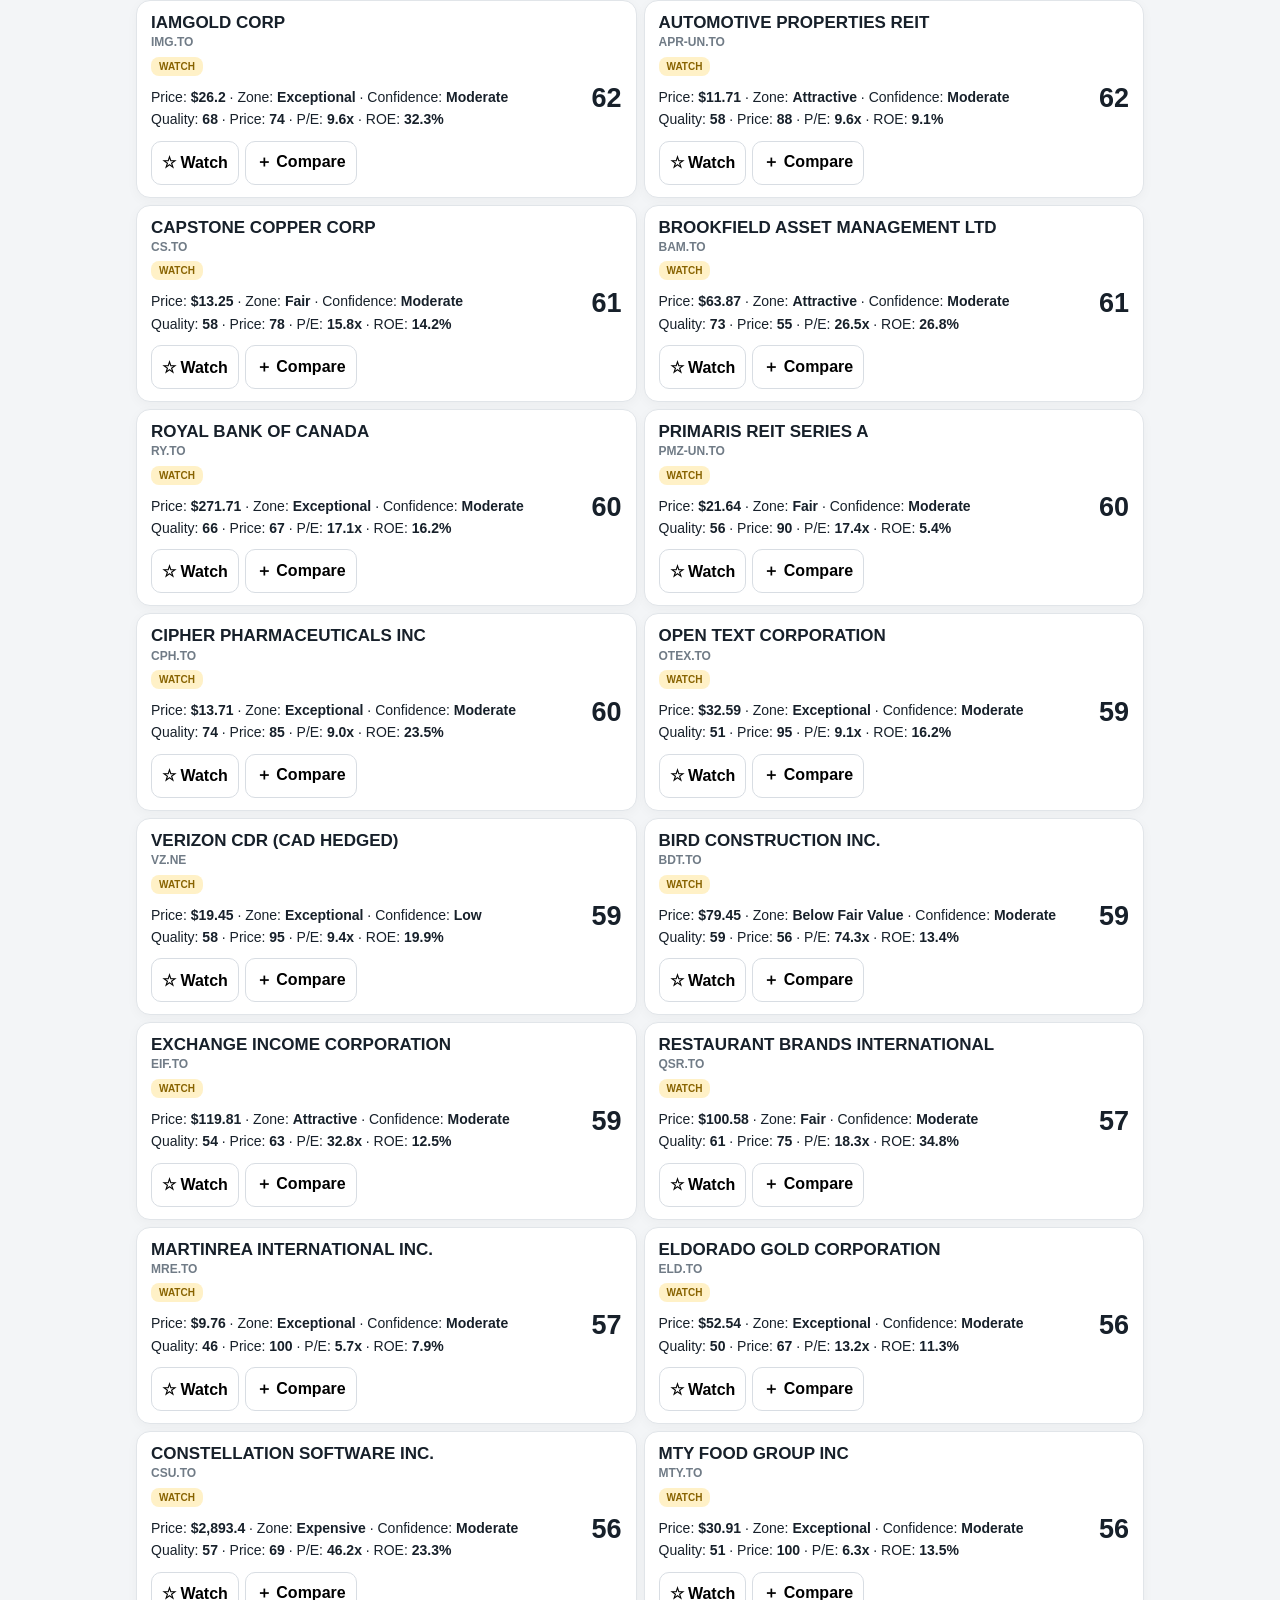
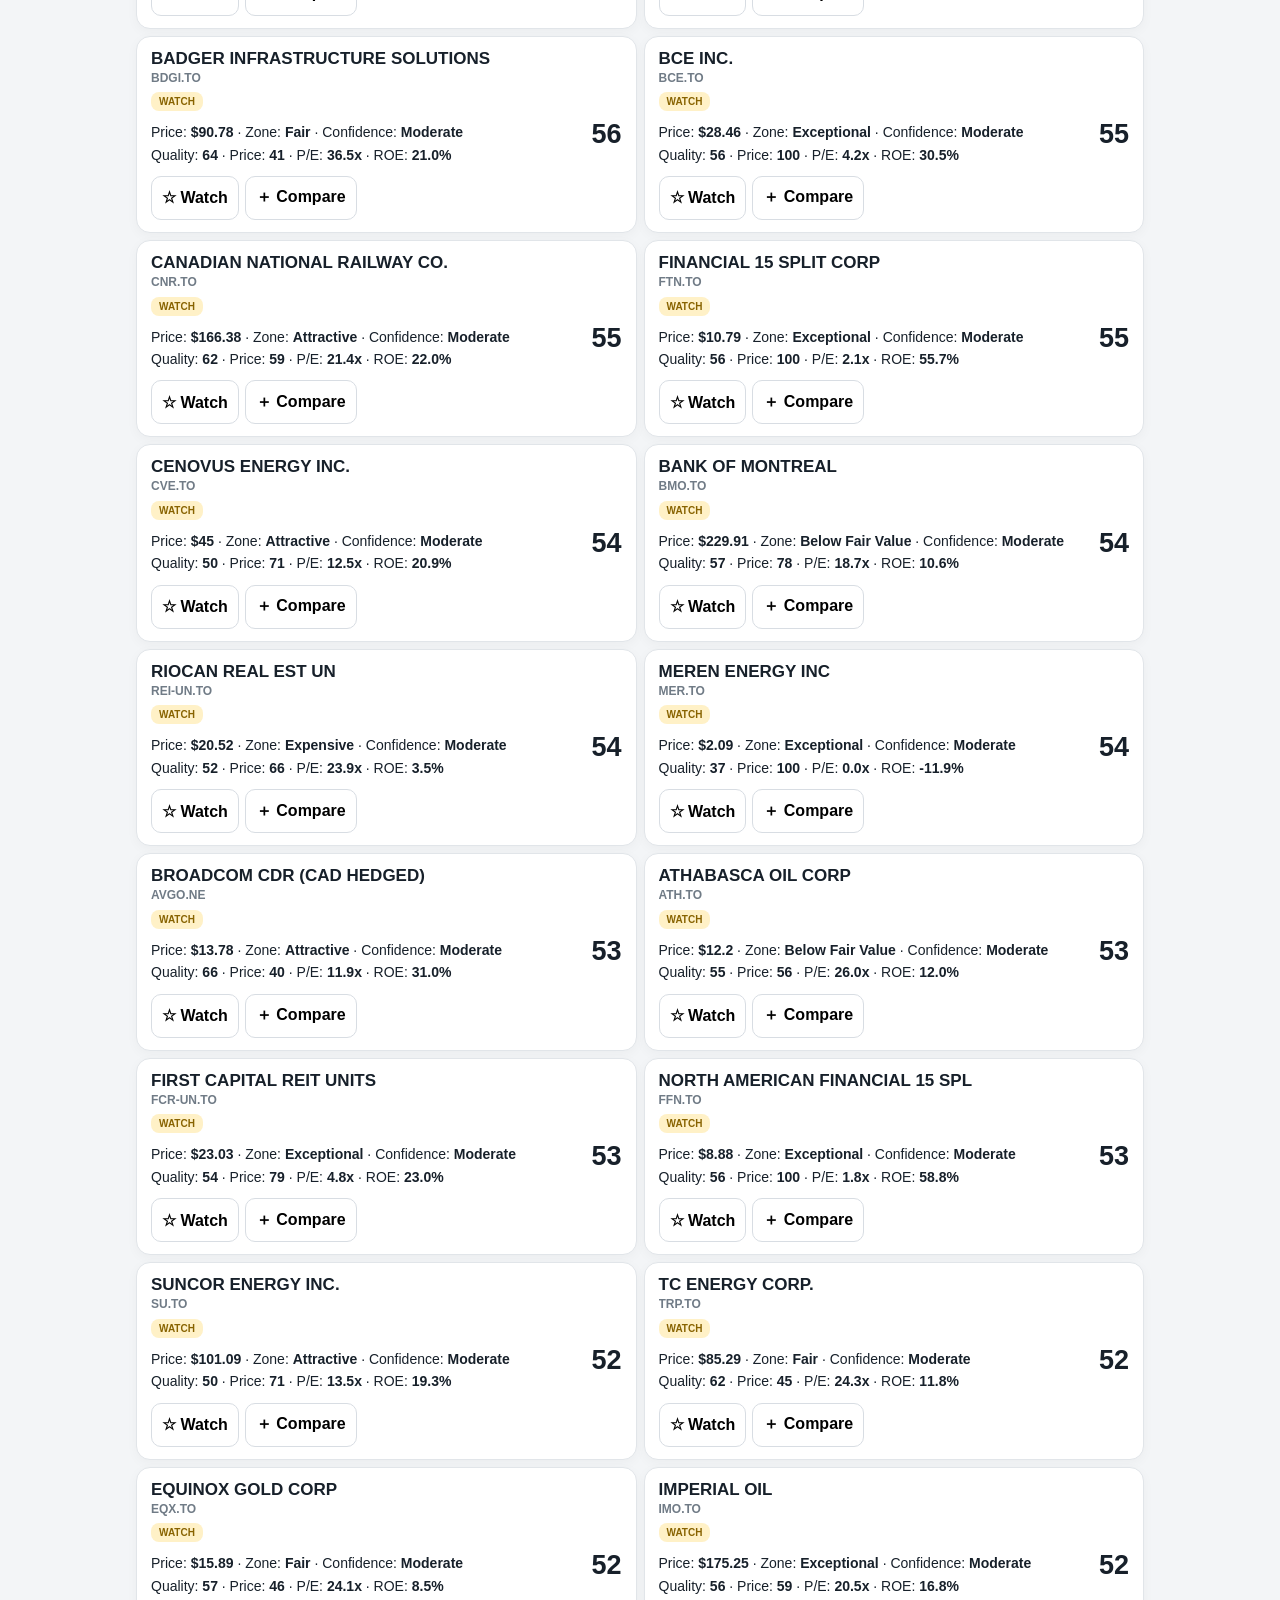
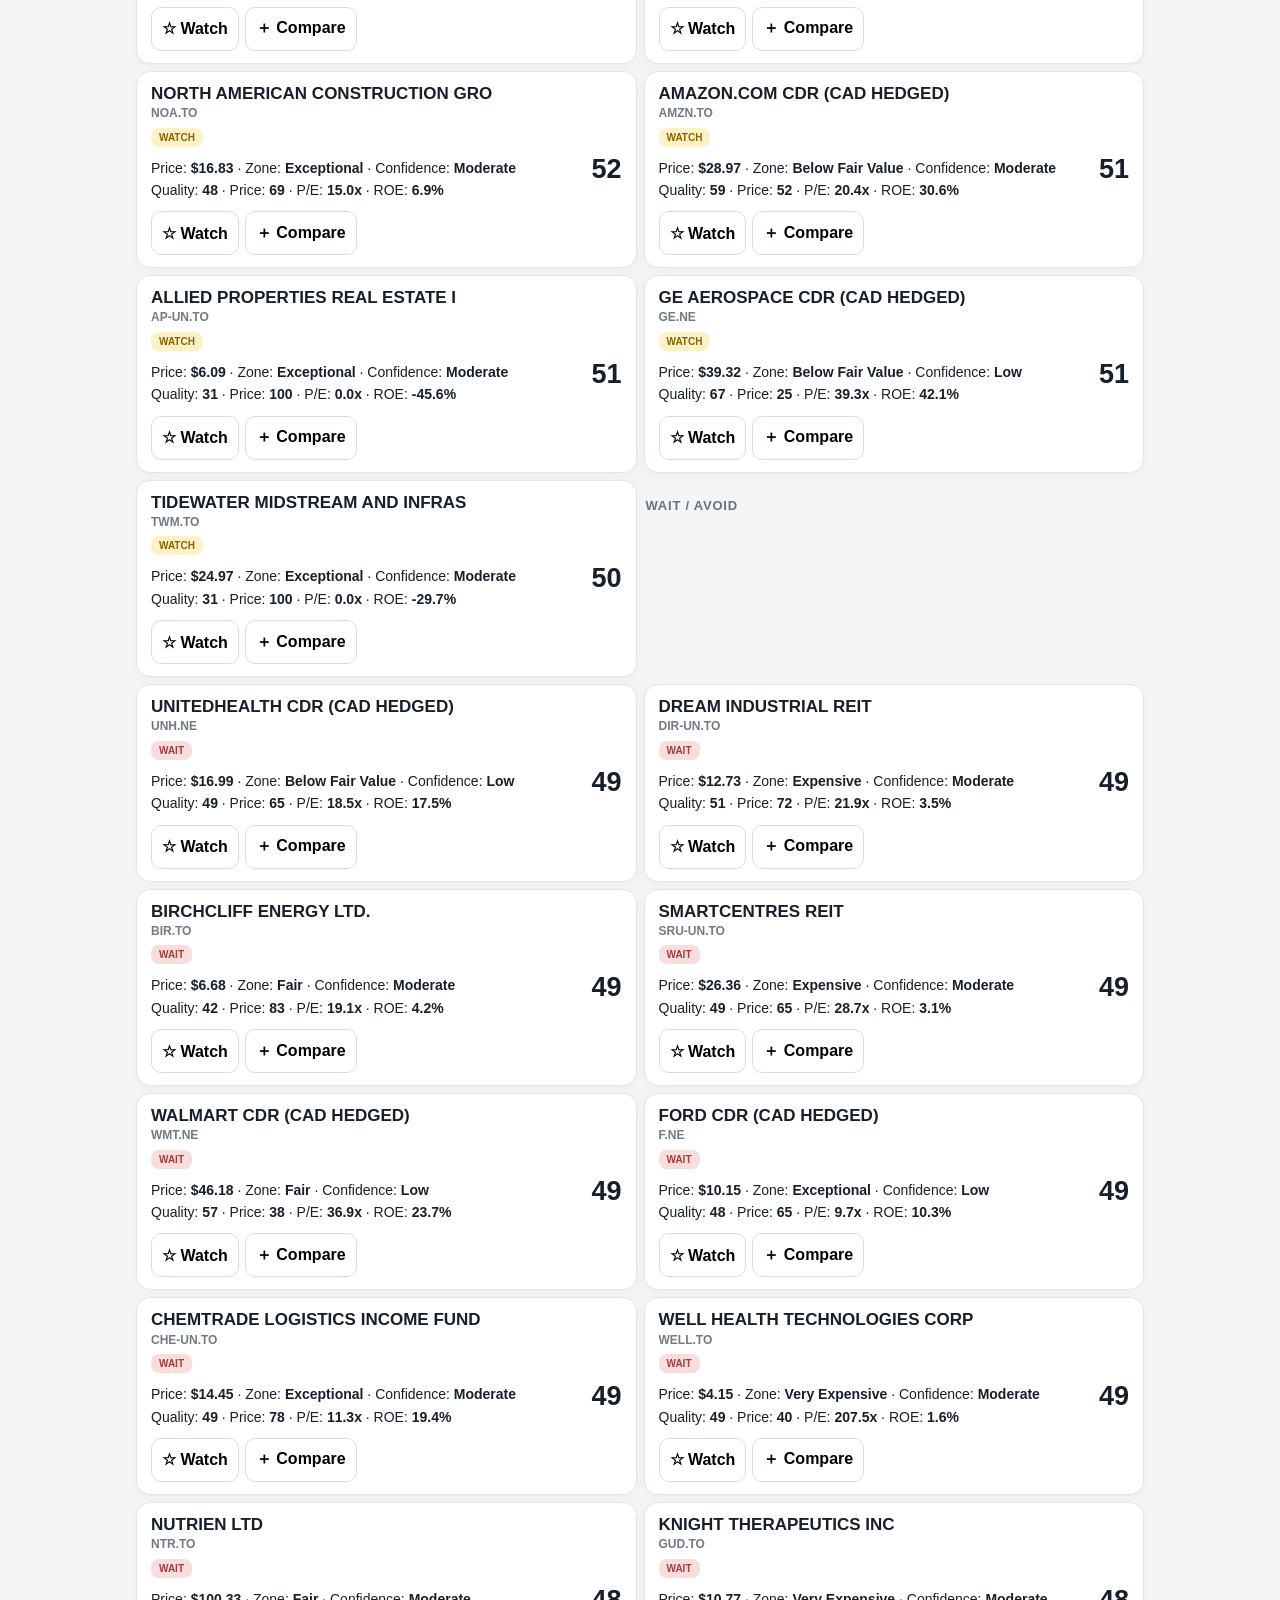
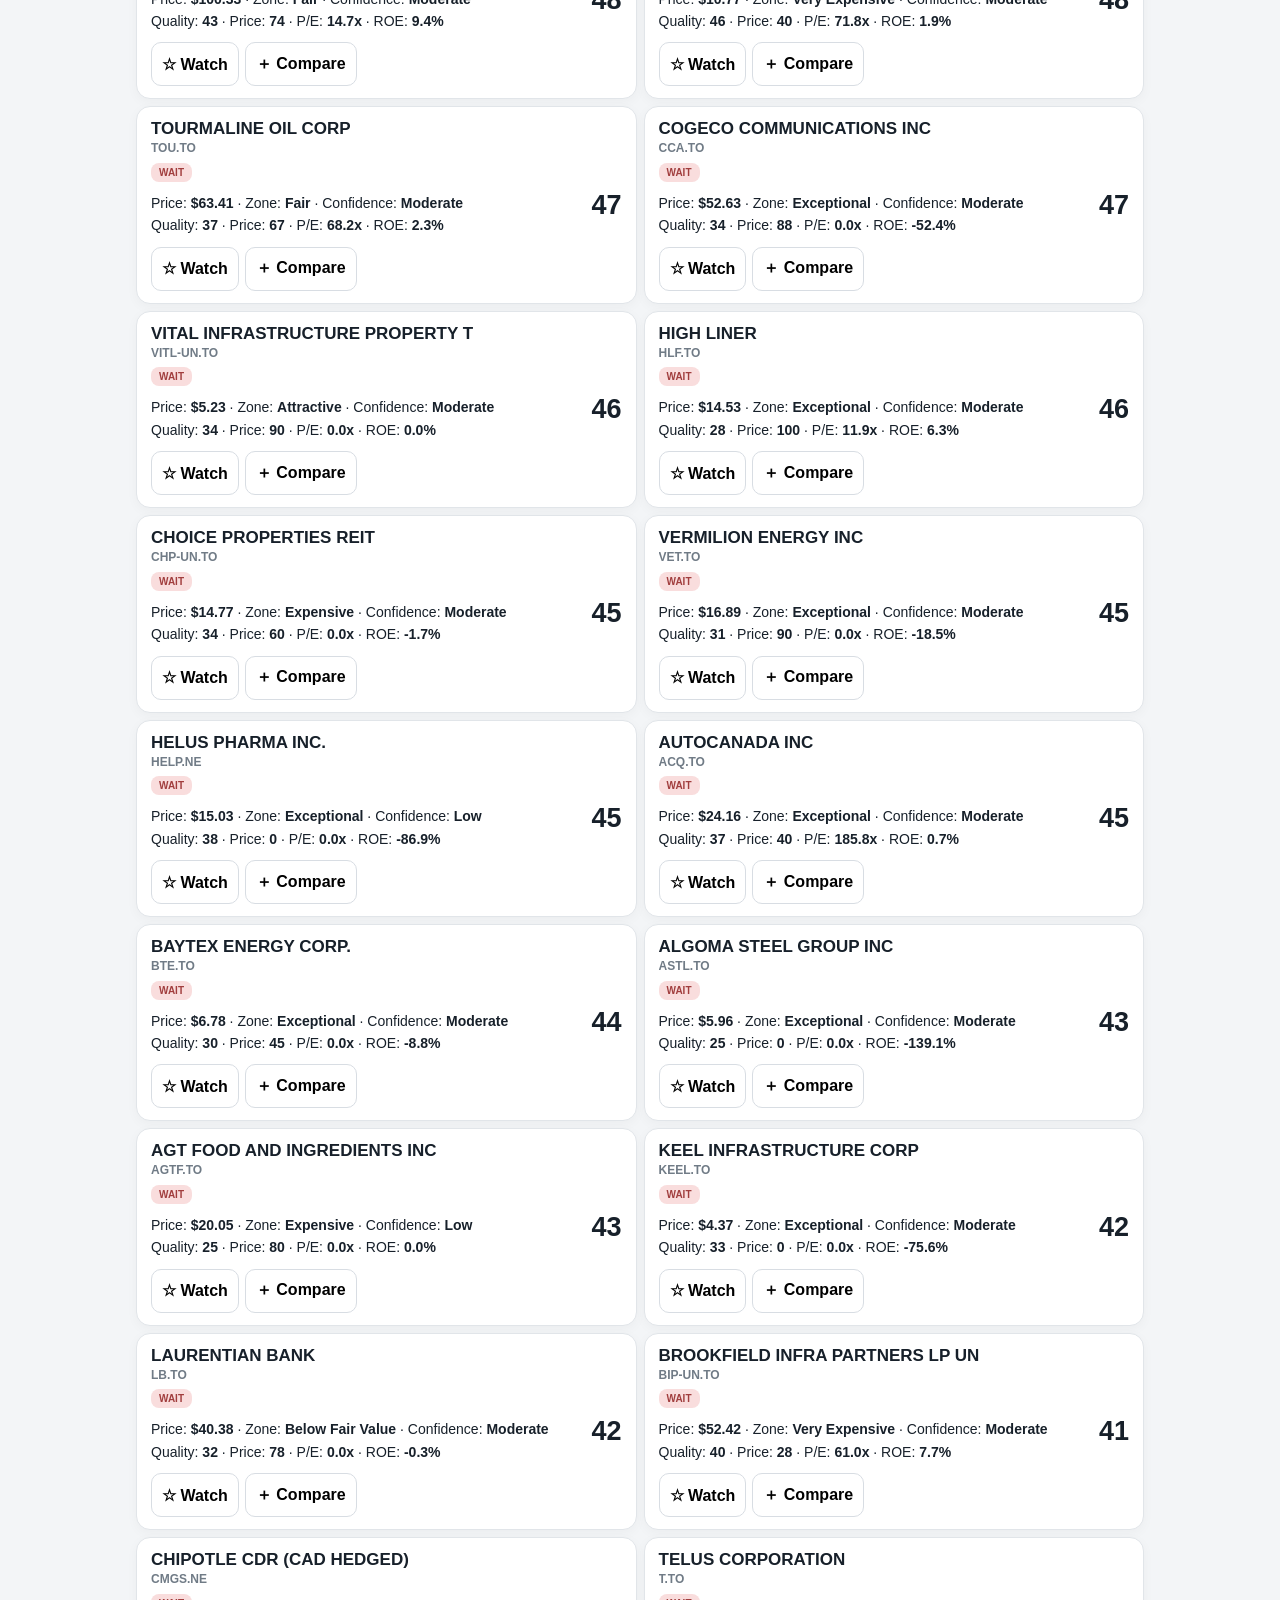
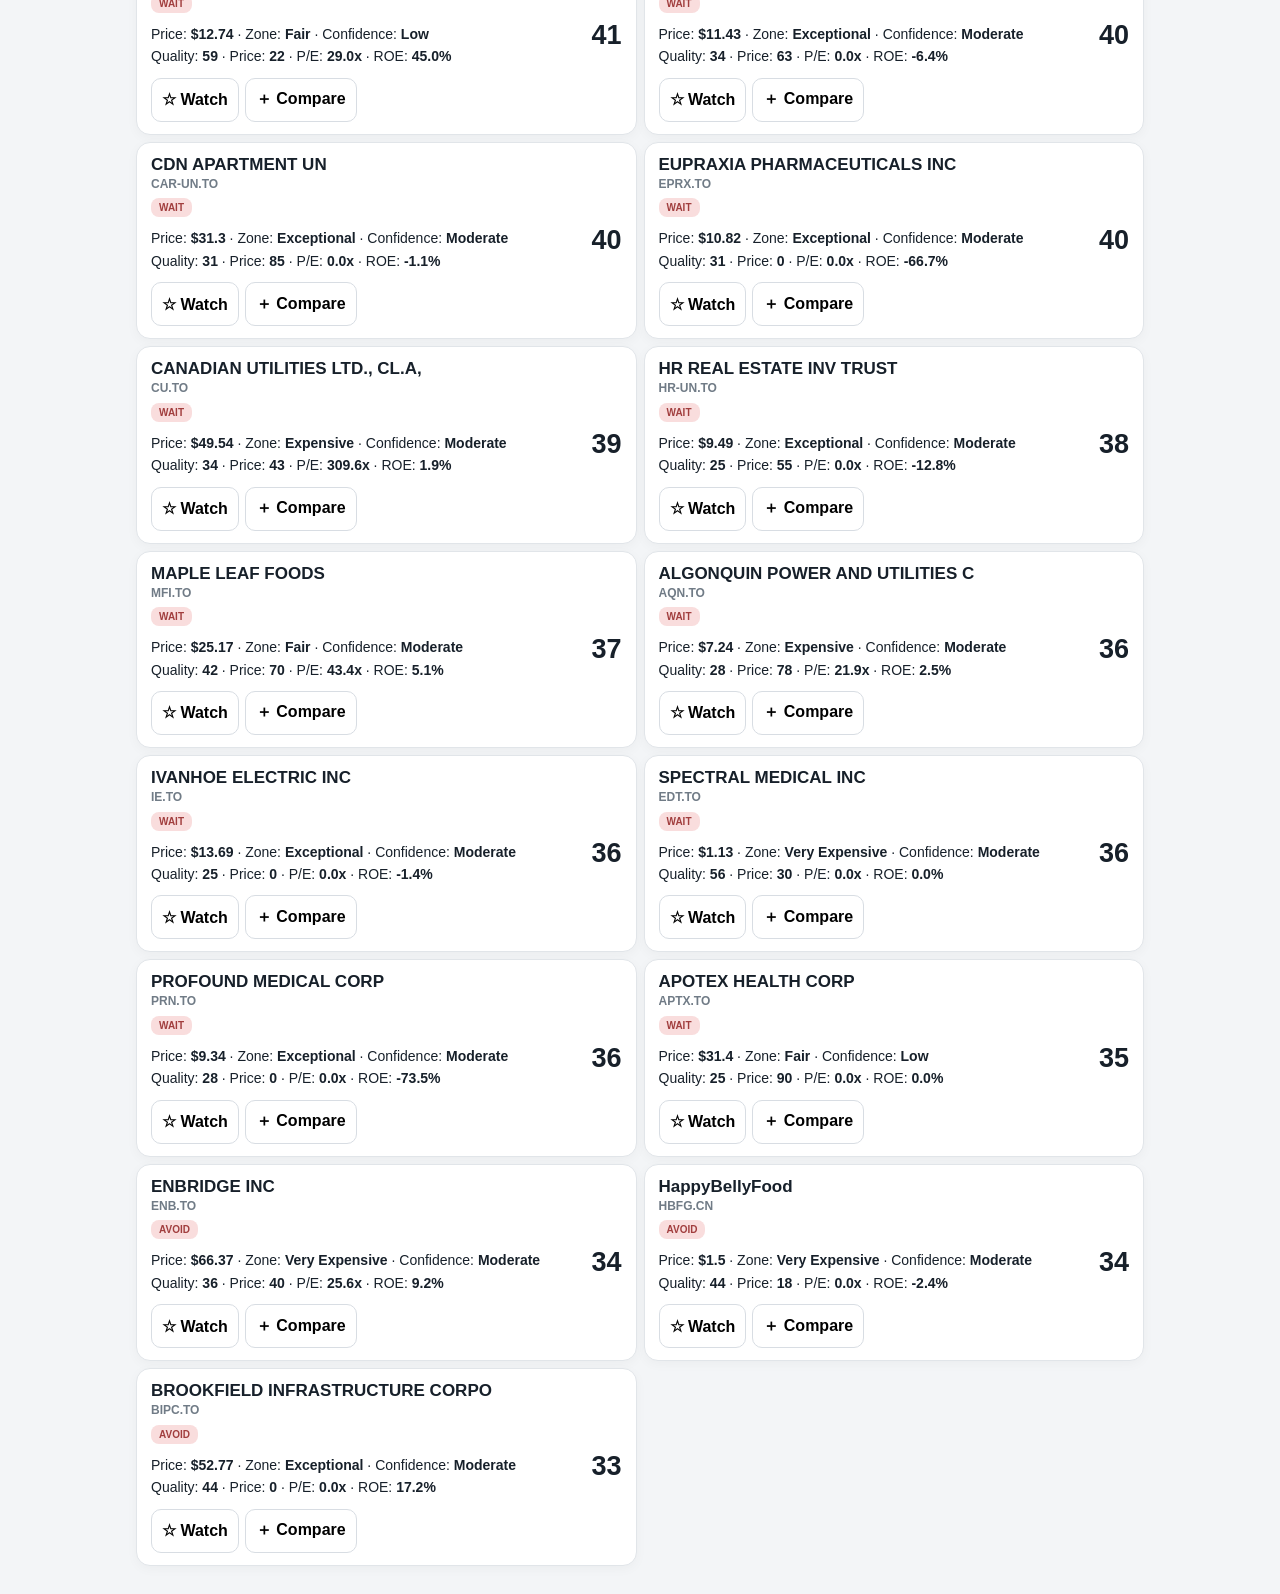
==== commit 0d79ff9d: "Keep time horizon under market selector" ====
--- a/index.html
+++ b/index.html
@@ -12,25 +12,111 @@
     button,input,select{font:inherit;min-height:44px}
     button,a{-webkit-tap-highlight-color:transparent}
     .app{width:100%;max-width:1040px;margin:0 auto;padding:14px 16px calc(28px + env(safe-area-inset-bottom))}
+
     .control-shell{position:sticky;top:0;z-index:20;margin:0 -4px 12px;padding:8px 4px 10px;background:rgba(243,245,247,.94);backdrop-filter:blur(16px);-webkit-backdrop-filter:blur(16px)}
-    .market-selector,.view-selector,.tool-selector{display:grid;gap:7px}.market-selector{grid-template-columns:1fr 1fr;margin-bottom:7px}.tool-selector{grid-template-columns:repeat(4,1fr);margin-bottom:7px}.view-selector{grid-template-columns:1fr 1fr}
+    .market-selector,.view-selector,.tool-selector{display:grid;gap:7px}
+    .market-selector{grid-template-columns:1fr 1fr;margin-bottom:7px}
+    .tool-selector{grid-template-columns:repeat(4,1fr);margin-bottom:7px}
+    .view-selector{grid-template-columns:1fr 1fr;margin-bottom:7px}
     .market-btn,.view-btn,.tool-btn{appearance:none;border:1px solid #d8dde3;background:#fff;color:#5f6b76;border-radius:13px;min-height:44px;padding:9px 10px;font-size:14px;font-weight:800;text-decoration:none;display:flex;align-items:center;justify-content:center;gap:6px;cursor:pointer;transition:.15s ease;white-space:nowrap}
-    .market-btn.active,.view-btn.active{background:#18212b;color:#fff;border-color:#18212b;box-shadow:0 3px 10px rgba(24,33,43,.13)}.tool-btn:active,.market-btn:active,.view-btn:active{transform:scale(.985)}
+    .market-btn.active,.view-btn.active{background:#18212b;color:#fff;border-color:#18212b;box-shadow:0 3px 10px rgba(24,33,43,.13)}
+    .tool-btn:active,.market-btn:active,.view-btn:active{transform:scale(.985)}
     .tool-btn .nav-count{min-width:20px;height:20px;padding:0 5px;border-radius:999px;background:#eef1f4;color:#47525d;font-size:11px;display:inline-flex;align-items:center;justify-content:center}
-    .context-row{display:flex;align-items:center;justify-content:space-between;gap:8px;margin:1px 1px 10px}.context-chip{font-size:11px;font-weight:800;color:#6c7782}.custom-link{font-size:12px;font-weight:800;color:#4f5b66;text-decoration:none;padding:5px 8px;border-radius:9px;background:#e9edf0}
-    .hero{background:#fff;border:1px solid #e1e5e9;border-radius:18px;padding:16px 18px;margin-bottom:9px;box-shadow:0 4px 16px rgba(20,30,40,.04)}.hero-top{display:flex;align-items:flex-start;justify-content:space-between;gap:12px}.hero h1{margin:0;font-size:clamp(24px,4vw,34px);line-height:1.08;letter-spacing:-.9px;font-weight:850}.hero p{margin:6px 0 0;color:#6c7782;font-size:13px;line-height:1.4;max-width:680px}#dataFreshness{display:inline-flex;align-items:center;background:#f2f4f6;border-radius:999px;padding:6px 9px;color:#66717c;font-size:11px;font-weight:800;white-space:nowrap}
-    .stats-grid{display:grid;grid-template-columns:repeat(3,1fr);gap:7px;margin-bottom:12px}.stat-card{background:#fff;border:1px solid #e1e5e9;border-radius:14px;padding:10px 12px;box-shadow:0 3px 12px rgba(20,30,40,.035);min-width:0}.stat-card span{display:block;color:#818b95;font-size:9px;font-weight:900;letter-spacing:.8px;line-height:1.2}.stat-card strong{display:block;margin-top:4px;font-size:23px;line-height:1;font-weight:900}
-    .attention{background:#fff;border:1px solid #e1e5e9;border-radius:14px;margin-bottom:12px;overflow:hidden}.attention summary{list-style:none;cursor:pointer;padding:10px 12px;font-size:12px;font-weight:850;color:#58636e;display:flex;align-items:center;justify-content:space-between}.attention summary::-webkit-details-marker{display:none}.attention summary:after{content:"＋";font-size:15px;color:#89939c}.attention[open] summary:after{content:"−"}#attentionItems{padding:0 12px 10px;color:#68737e;font-size:12px;line-height:1.45}
-    .opportunities h2{margin:0 0 8px;font-size:20px;line-height:1.2;letter-spacing:-.25px}#radarControls{margin-bottom:9px!important}#radarControls input,#radarControls select,#radarControls button{min-height:39px!important;padding:8px 10px!important;border-radius:11px!important;font-size:12px!important}
-    .investment{display:flex;align-items:center;justify-content:space-between;gap:10px;background:#fff;border:1px solid #e1e5e9;border-radius:14px;padding:12px 14px;margin-bottom:7px;box-shadow:0 3px 12px rgba(20,30,40,.035);cursor:pointer;transition:.15s ease}.investment:hover{box-shadow:0 6px 18px rgba(20,30,40,.07)}.investment:active{transform:scale(.995)}.investment-info{min-width:0;flex:1}.investment-info h3{margin:0 0 2px;font-size:17px;line-height:1.18;font-weight:850;overflow-wrap:anywhere}.investment-info p{margin:0 0 5px;color:#707b86;font-size:12px;line-height:1.3;font-weight:600;white-space:nowrap;overflow:hidden;text-overflow:ellipsis;max-width:620px}.score{flex-shrink:0;font-size:27px;line-height:1;font-weight:900}.badge{display:inline-block;padding:4px 8px;border-radius:8px;font-size:10px;font-weight:850}.badge.green{background:#dff5e6;color:#26733d}.badge.yellow{background:#fff1c7;color:#886300}.badge.red{background:#f9dddd;color:#a13e3e}.investment-actions{display:flex;gap:5px;flex-wrap:wrap}.investment-actions button{min-height:34px!important;padding:6px 8px!important;font-size:11px!important;border-radius:9px!important}
-    #watchSummary{gap:6px!important;margin-bottom:9px!important}#watchSummary>div{padding:9px!important;border-radius:11px!important}#watchSummary small{font-size:9px!important;color:#7a8590;font-weight:850}#watchSummary>div>div{font-size:20px!important;margin-top:2px}#watchSignals{margin-bottom:9px!important;padding:10px!important;border-radius:12px!important;font-size:12px}
-    #detailView,.detail-container{width:100%}.back-button{appearance:none;border:1px solid #dde2e6;background:#fff;color:#263442;border-radius:11px;padding:9px 12px;font-size:13px;font-weight:800;cursor:pointer;margin-bottom:8px}.detail-header{display:flex;justify-content:space-between;align-items:center;gap:12px;background:#fff;border:1px solid #e1e5e9;border-radius:17px;padding:16px 18px;margin-bottom:8px;box-shadow:0 4px 14px rgba(20,30,40,.035)}.detail-market{color:#75808b;font-size:10px;font-weight:900;text-transform:uppercase;letter-spacing:1px;margin-bottom:4px}.detail-header h1{margin:0 0 3px;font-size:26px;line-height:1.05;font-weight:850;overflow-wrap:anywhere}.detail-header p{margin:0;color:#727d88;font-size:13px;font-weight:600}.detail-score{text-align:center;flex-shrink:0}.big-score{font-size:39px;line-height:1;font-weight:900}.detail-score>div:last-child{margin-top:4px;font-size:11px;font-weight:850;color:#a13e3e}.detail-section{background:#fff;border:1px solid #e1e5e9;border-radius:15px;padding:14px 16px;margin-bottom:8px;box-shadow:0 3px 12px rgba(20,30,40,.03);overflow:hidden}.section-title{font-size:15px;font-weight:850;margin-bottom:10px}.metric-grid{display:grid;grid-template-columns:repeat(2,1fr);gap:7px}.metric{background:#f5f7f8;border-radius:10px;padding:9px}.metric-label{display:block;color:#7a8590;font-size:10px;font-weight:650;margin-bottom:3px}.metric-value{display:block;font-size:14px;font-weight:850}.current-price{font-size:28px;line-height:1;font-weight:900}.confidence-box{display:flex;align-items:center;gap:10px;background:#f5f7f8;border-radius:11px;padding:10px}.confidence-box strong{font-size:22px}.confidence-box span{color:#68737e;font-size:12px;font-weight:750}.missing-data{color:#a13e3e;margin-bottom:0}.complete-data{color:#26733d;margin-bottom:0}.investment-thesis{color:#56616c;font-size:13px;line-height:1.5;margin:0}
-    @media (min-width:760px){#investments{display:grid;grid-template-columns:repeat(2,minmax(0,1fr));gap:7px}.investment{margin-bottom:0}}
+    .context-row{display:flex;align-items:center;justify-content:space-between;gap:8px;margin:1px 1px 10px}
+    .context-chip{font-size:11px;font-weight:800;color:#6c7782}
+    .custom-link{font-size:12px;font-weight:800;color:#4f5b66;text-decoration:none;padding:5px 8px;border-radius:9px;background:#e9edf0}
+
+    .hero{background:#fff;border:1px solid #e1e5e9;border-radius:18px;padding:16px 18px;margin-bottom:9px;box-shadow:0 4px 16px rgba(20,30,40,.04)}
+    .hero-top{display:flex;align-items:flex-start;justify-content:space-between;gap:12px}
+    .hero h1{margin:0;font-size:clamp(24px,4vw,34px);line-height:1.08;letter-spacing:-.9px;font-weight:850}
+    .hero p{margin:6px 0 0;color:#6c7782;font-size:13px;line-height:1.4;max-width:680px}
+    #dataFreshness{display:inline-flex;align-items:center;background:#f2f4f6;border-radius:999px;padding:6px 9px;color:#66717c;font-size:11px;font-weight:800;white-space:nowrap}
+
+    .stats-grid{display:grid;grid-template-columns:repeat(3,1fr);gap:7px;margin-bottom:12px}
+    .stat-card{background:#fff;border:1px solid #e1e5e9;border-radius:14px;padding:10px 12px;box-shadow:0 3px 12px rgba(20,30,40,.035);min-width:0}
+    .stat-card span{display:block;color:#818b95;font-size:9px;font-weight:900;letter-spacing:.8px;line-height:1.2}
+    .stat-card strong{display:block;margin-top:4px;font-size:23px;line-height:1;font-weight:900}
+
+    .attention{background:#fff;border:1px solid #e1e5e9;border-radius:14px;margin-bottom:12px;overflow:hidden}
+    .attention summary{list-style:none;cursor:pointer;padding:10px 12px;font-size:12px;font-weight:850;color:#58636e;display:flex;align-items:center;justify-content:space-between}
+    .attention summary::-webkit-details-marker{display:none}
+    .attention summary:after{content:"＋";font-size:15px;color:#89939c}
+    .attention[open] summary:after{content:"−"}
+    #attentionItems{padding:0 12px 10px;color:#68737e;font-size:12px;line-height:1.45}
+
+    .opportunities h2{margin:0 0 8px;font-size:20px;line-height:1.2;letter-spacing:-.25px}
+    #radarControls{margin-bottom:9px!important}
+    #radarControls input,#radarControls select,#radarControls button{min-height:39px!important;padding:8px 10px!important;border-radius:11px!important;font-size:12px!important}
+
+    .investment{display:flex;align-items:center;justify-content:space-between;gap:10px;background:#fff;border:1px solid #e1e5e9;border-radius:14px;padding:12px 14px;margin-bottom:7px;box-shadow:0 3px 12px rgba(20,30,40,.035);cursor:pointer;transition:.15s ease}
+    .investment:hover{box-shadow:0 6px 18px rgba(20,30,40,.07)}
+    .investment:active{transform:scale(.995)}
+    .investment-info{min-width:0;flex:1}
+    .investment-info h3{margin:0 0 2px;font-size:17px;line-height:1.18;font-weight:850;overflow-wrap:anywhere}
+    .investment-info p{margin:0 0 5px;color:#707b86;font-size:12px;line-height:1.3;font-weight:600;white-space:nowrap;overflow:hidden;text-overflow:ellipsis;max-width:620px}
+    .score{flex-shrink:0;font-size:27px;line-height:1;font-weight:900}
+    .badge{display:inline-block;padding:4px 8px;border-radius:8px;font-size:10px;font-weight:850}
+    .badge.green{background:#dff5e6;color:#26733d}.badge.yellow{background:#fff1c7;color:#886300}.badge.red{background:#f9dddd;color:#a13e3e}
+    .investment-actions{display:flex;gap:5px;flex-wrap:wrap}
+    .investment-actions button{min-height:34px!important;padding:6px 8px!important;font-size:11px!important;border-radius:9px!important}
+
+    #watchSummary{gap:6px!important;margin-bottom:9px!important}
+    #watchSummary>div{padding:9px!important;border-radius:11px!important}
+    #watchSummary small{font-size:9px!important;color:#7a8590;font-weight:850}
+    #watchSummary>div>div{font-size:20px!important;margin-top:2px}
+    #watchSignals{margin-bottom:9px!important;padding:10px!important;border-radius:12px!important;font-size:12px}
+
+    #detailView,.detail-container{width:100%}
+    .back-button{appearance:none;border:1px solid #dde2e6;background:#fff;color:#263442;border-radius:11px;padding:9px 12px;font-size:13px;font-weight:800;cursor:pointer;margin-bottom:8px}
+    .detail-header{display:flex;justify-content:space-between;align-items:center;gap:12px;background:#fff;border:1px solid #e1e5e9;border-radius:17px;padding:16px 18px;margin-bottom:8px;box-shadow:0 4px 14px rgba(20,30,40,.035)}
+    .detail-market{color:#75808b;font-size:10px;font-weight:900;text-transform:uppercase;letter-spacing:1px;margin-bottom:4px}
+    .detail-header h1{margin:0 0 3px;font-size:26px;line-height:1.05;font-weight:850;overflow-wrap:anywhere}
+    .detail-header p{margin:0;color:#727d88;font-size:13px;font-weight:600}
+    .detail-score{text-align:center;flex-shrink:0}.big-score{font-size:39px;line-height:1;font-weight:900}.detail-score>div:last-child{margin-top:4px;font-size:11px;font-weight:850;color:#a13e3e}
+    .detail-section{background:#fff;border:1px solid #e1e5e9;border-radius:15px;padding:14px 16px;margin-bottom:8px;box-shadow:0 3px 12px rgba(20,30,40,.03);overflow:hidden}
+    .section-title{font-size:15px;font-weight:850;margin-bottom:10px}
+    .metric-grid{display:grid;grid-template-columns:repeat(2,1fr);gap:7px}.metric{background:#f5f7f8;border-radius:10px;padding:9px}.metric-label{display:block;color:#7a8590;font-size:10px;font-weight:650;margin-bottom:3px}.metric-value{display:block;font-size:14px;font-weight:850}
+    .current-price{font-size:28px;line-height:1;font-weight:900}.confidence-box{display:flex;align-items:center;gap:10px;background:#f5f7f8;border-radius:11px;padding:10px}.confidence-box strong{font-size:22px}.confidence-box span{color:#68737e;font-size:12px;font-weight:750}.missing-data{color:#a13e3e;margin-bottom:0}.complete-data{color:#26733d;margin-bottom:0}.investment-thesis{color:#56616c;font-size:13px;line-height:1.5;margin:0}
+
+    @media (min-width:760px){
+      #investments{display:grid;grid-template-columns:repeat(2,minmax(0,1fr));gap:7px}
+      .investment{margin-bottom:0}
+    }
     @media (max-width:700px){
       input,select{font-size:16px!important}
-      .app{padding:8px max(10px,env(safe-area-inset-right)) calc(26px + env(safe-area-inset-bottom)) max(10px,env(safe-area-inset-left))}.control-shell{margin-bottom:8px;padding-top:6px}.tool-selector{grid-template-columns:repeat(2,1fr)}.market-btn,.view-btn,.tool-btn{min-height:44px;padding:8px 7px;font-size:13px;border-radius:12px}.hero{padding:12px 13px;border-radius:14px;margin-bottom:7px}.hero-top{display:block}.hero h1{font-size:22px;letter-spacing:-.55px}.hero p{display:none}#dataFreshness{margin-top:7px;font-size:10px;padding:5px 7px}.stats-grid{gap:5px;margin-bottom:8px}.stat-card{padding:8px 7px;border-radius:11px;text-align:center}.stat-card span{font-size:8px;letter-spacing:.45px;min-height:19px}.stat-card strong{font-size:20px;margin-top:2px}.attention{margin-bottom:8px}.opportunities h2{font-size:18px;margin-bottom:6px}#radarControls{gap:5px!important}#radarControls input{flex-basis:100%!important;min-width:0!important}#radarControls select,#radarControls button{flex:1 1 30%;min-width:0!important}.investment{padding:10px 11px;border-radius:12px;margin-bottom:5px;gap:8px}.investment-info h3{font-size:15px}.investment-info p{font-size:11px;margin-bottom:4px;max-width:255px}.score{font-size:23px}.detail-header{padding:12px 13px;border-radius:14px}.detail-header h1{font-size:21px}.big-score{font-size:32px}.detail-section{padding:11px 12px;border-radius:12px;margin-bottom:6px}.section-title{font-size:14px;margin-bottom:8px}.metric-grid{grid-template-columns:repeat(2,minmax(0,1fr));gap:5px}.metric{padding:8px}.metric-label{font-size:9px}.metric-value{font-size:13px}#watchSummary{grid-template-columns:repeat(4,minmax(0,1fr))!important}
+      .app{padding:8px max(10px,env(safe-area-inset-right)) calc(26px + env(safe-area-inset-bottom)) max(10px,env(safe-area-inset-left))}
+      .control-shell{margin-bottom:8px;padding-top:6px}
+      .tool-selector{grid-template-columns:repeat(2,1fr)}
+      .market-btn,.view-btn,.tool-btn{min-height:44px;padding:8px 7px;font-size:13px;border-radius:12px}
+      .hero{padding:12px 13px;border-radius:14px;margin-bottom:7px}
+      .hero-top{display:block}
+      .hero h1{font-size:22px;letter-spacing:-.55px}
+      .hero p{display:none}
+      #dataFreshness{margin-top:7px;font-size:10px;padding:5px 7px}
+      .stats-grid{gap:5px;margin-bottom:8px}
+      .stat-card{padding:8px 7px;border-radius:11px;text-align:center}
+      .stat-card span{font-size:8px;letter-spacing:.45px;min-height:19px}
+      .stat-card strong{font-size:20px;margin-top:2px}
+      .attention{margin-bottom:8px}
+      .opportunities h2{font-size:18px;margin-bottom:6px}
+      #radarControls{gap:5px!important}
+      #radarControls input{flex-basis:100%!important;min-width:0!important}
+      #radarControls select,#radarControls button{flex:1 1 30%;min-width:0!important}
+      .investment{padding:10px 11px;border-radius:12px;margin-bottom:5px;gap:8px}
+      .investment-info h3{font-size:15px}
+      .investment-info p{font-size:11px;margin-bottom:4px;max-width:255px}
+      .score{font-size:23px}
+      .detail-header{padding:12px 13px;border-radius:14px}.detail-header h1{font-size:21px}.big-score{font-size:32px}
+      .detail-section{padding:11px 12px;border-radius:12px;margin-bottom:6px}.section-title{font-size:14px;margin-bottom:8px}
+      .metric-grid{grid-template-columns:repeat(2,minmax(0,1fr));gap:5px}.metric{padding:8px}.metric-label{font-size:9px}.metric-value{font-size:13px}
+      #watchSummary{grid-template-columns:repeat(4,minmax(0,1fr))!important}
     }
-    @media (max-width:390px){.market-btn,.view-btn,.tool-btn{font-size:12px;padding:7px 5px}.tool-btn .nav-count{min-width:18px;height:18px;font-size:10px}.context-row{margin-bottom:7px}#watchSummary{grid-template-columns:repeat(2,minmax(0,1fr))!important}}
+    @media (max-width:390px){
+      .market-btn,.view-btn,.tool-btn{font-size:12px;padding:7px 5px}
+      .tool-btn .nav-count{min-width:18px;height:18px;font-size:10px}
+      .context-row{margin-bottom:7px}
+      #watchSummary{grid-template-columns:repeat(2,minmax(0,1fr))!important}
+    }
   </style>
 </head>
 <body>
@@ -40,26 +126,60 @@
         <button class="market-btn active" data-market="Canada" onclick="selectMarket('Canada', this)">🇨🇦 Canada</button>
         <button class="market-btn" data-market="India" onclick="selectMarket('India', this)">🇮🇳 India</button>
       </div>
+
+      <div class="view-selector" aria-label="Time horizon">
+        <button class="view-btn active" data-view="Long Term" onclick="selectView('Long Term', this)">🏗 Long Term</button>
+        <button class="view-btn" data-view="Short Term" onclick="selectView('Short Term', this)">⚡ Short Term</button>
+      </div>
+
       <nav class="tool-selector" aria-label="Investment tools">
         <button class="tool-btn" type="button" onclick="radarFilter='Watchlist';render();document.getElementById('investments')?.scrollIntoView({behavior:'smooth',block:'start'})">★ Watchlist <span id="dashWatchCount" class="nav-count">0</span></button>
         <a class="tool-btn" href="portfolio.html">▦ Portfolio <span id="dashPortfolioCount" class="nav-count">0</span></a>
         <a class="tool-btn" href="etf.html">◎ ETF Radar</a>
         <a class="tool-btn" href="smallcap.html">↗ Small Cap</a>
       </nav>
-      <div class="view-selector" aria-label="Time horizon">
-        <button class="view-btn active" data-view="Long Term" onclick="selectView('Long Term', this)">🏗 Long Term</button>
-        <button class="view-btn" data-view="Short Term" onclick="selectView('Short Term', this)">⚡ Short Term</button>
-      </div>
     </div>
-    <div class="context-row"><span id="dashboardMarket" class="context-chip">Canada · Long Term</span><a class="custom-link" href="custom.html">＋ Custom analysis</a></div>
-    <section id="homeDashboard"><details class="attention"><summary>Needs attention</summary><div id="attentionItems">Loading your signals…</div></details></section>
+
+    <div class="context-row">
+      <span id="dashboardMarket" class="context-chip">Canada · Long Term</span>
+      <a class="custom-link" href="custom.html">＋ Custom analysis</a>
+    </div>
+
+    <section id="homeDashboard">
+      <details class="attention">
+        <summary>Needs attention</summary>
+        <div id="attentionItems">Loading your signals…</div>
+      </details>
+    </section>
+
     <div id="radarView">
-      <section class="hero"><div class="hero-top"><div><h1 id="pageTitle">Canada Long Term Radar</h1><p id="pageDescription">Finding high-quality investments with attractive fundamentals, valuation and margin of safety.</p></div><div id="dataFreshness">Data status: loading…</div></div></section>
-      <section class="stats-grid" aria-label="Radar summary"><div class="stat-card"><span>STOCKS SCANNED</span><strong id="stockCount">0</strong></div><div class="stat-card"><span>STRONG CANDIDATES</span><strong id="candidateCount">0</strong></div><div class="stat-card"><span>WATCHLIST</span><strong id="watchlistCount">0</strong></div></section>
-      <section class="opportunities"><h2>⭐ Top opportunities</h2><div id="investments"><div class="investment"><div class="investment-info"><h3>Loading…</h3><p>Loading investment data</p></div></div></div></section>
+      <section class="hero">
+        <div class="hero-top">
+          <div>
+            <h1 id="pageTitle">Canada Long Term Radar</h1>
+            <p id="pageDescription">Finding high-quality investments with attractive fundamentals, valuation and margin of safety.</p>
+          </div>
+          <div id="dataFreshness">Data status: loading…</div>
+        </div>
+      </section>
+
+      <section class="stats-grid" aria-label="Radar summary">
+        <div class="stat-card"><span>STOCKS SCANNED</span><strong id="stockCount">0</strong></div>
+        <div class="stat-card"><span>STRONG CANDIDATES</span><strong id="candidateCount">0</strong></div>
+        <div class="stat-card"><span>WATCHLIST</span><strong id="watchlistCount">0</strong></div>
+      </section>
+
+      <section class="opportunities">
+        <h2>⭐ Top opportunities</h2>
+        <div id="investments">
+          <div class="investment"><div class="investment-info"><h3>Loading…</h3><p>Loading investment data</p></div></div>
+        </div>
+      </section>
     </div>
+
     <div id="detailView" style="display:none;"></div>
   </main>
+
   <script src="engine/scoring.js?v=1.0.2"></script>
   <script src="engine/dataQuality.js?v=1.0.2"></script>
   <script src="engine/psychology.js?v=1.0.2"></script>
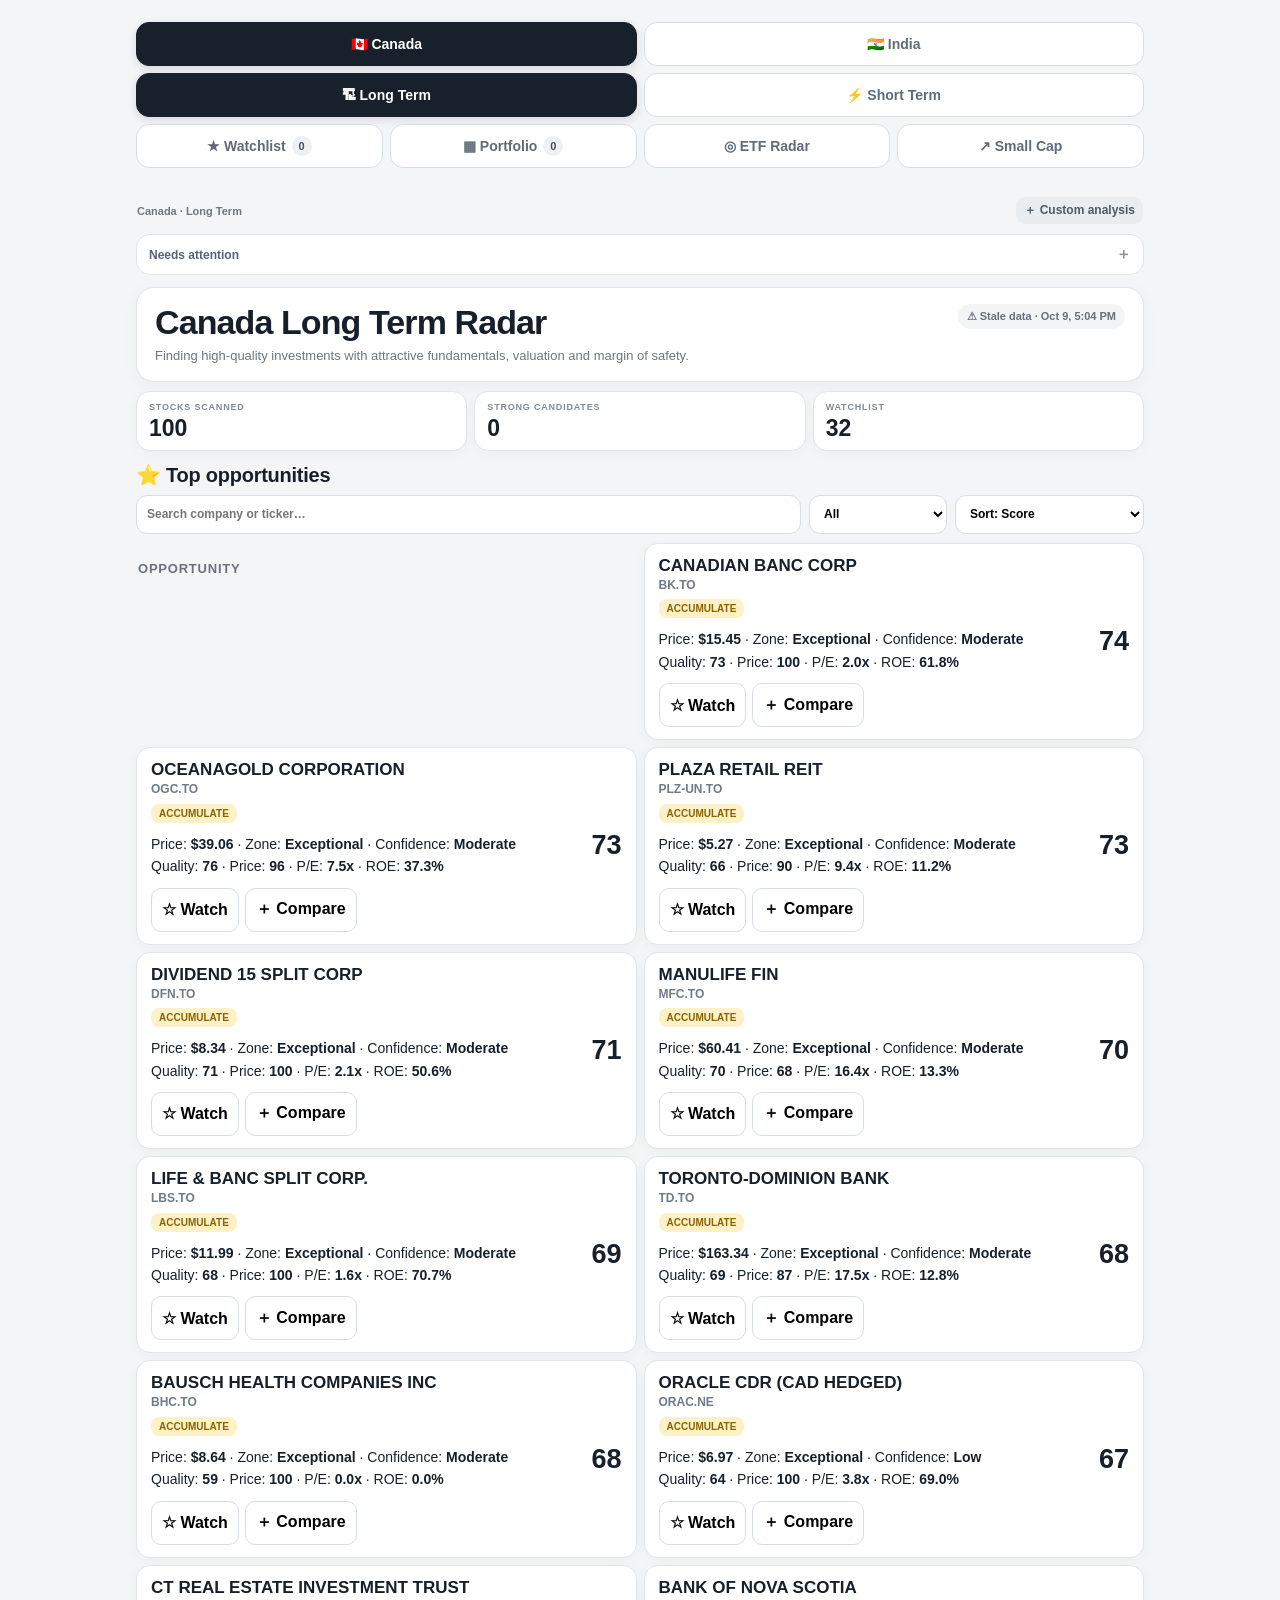
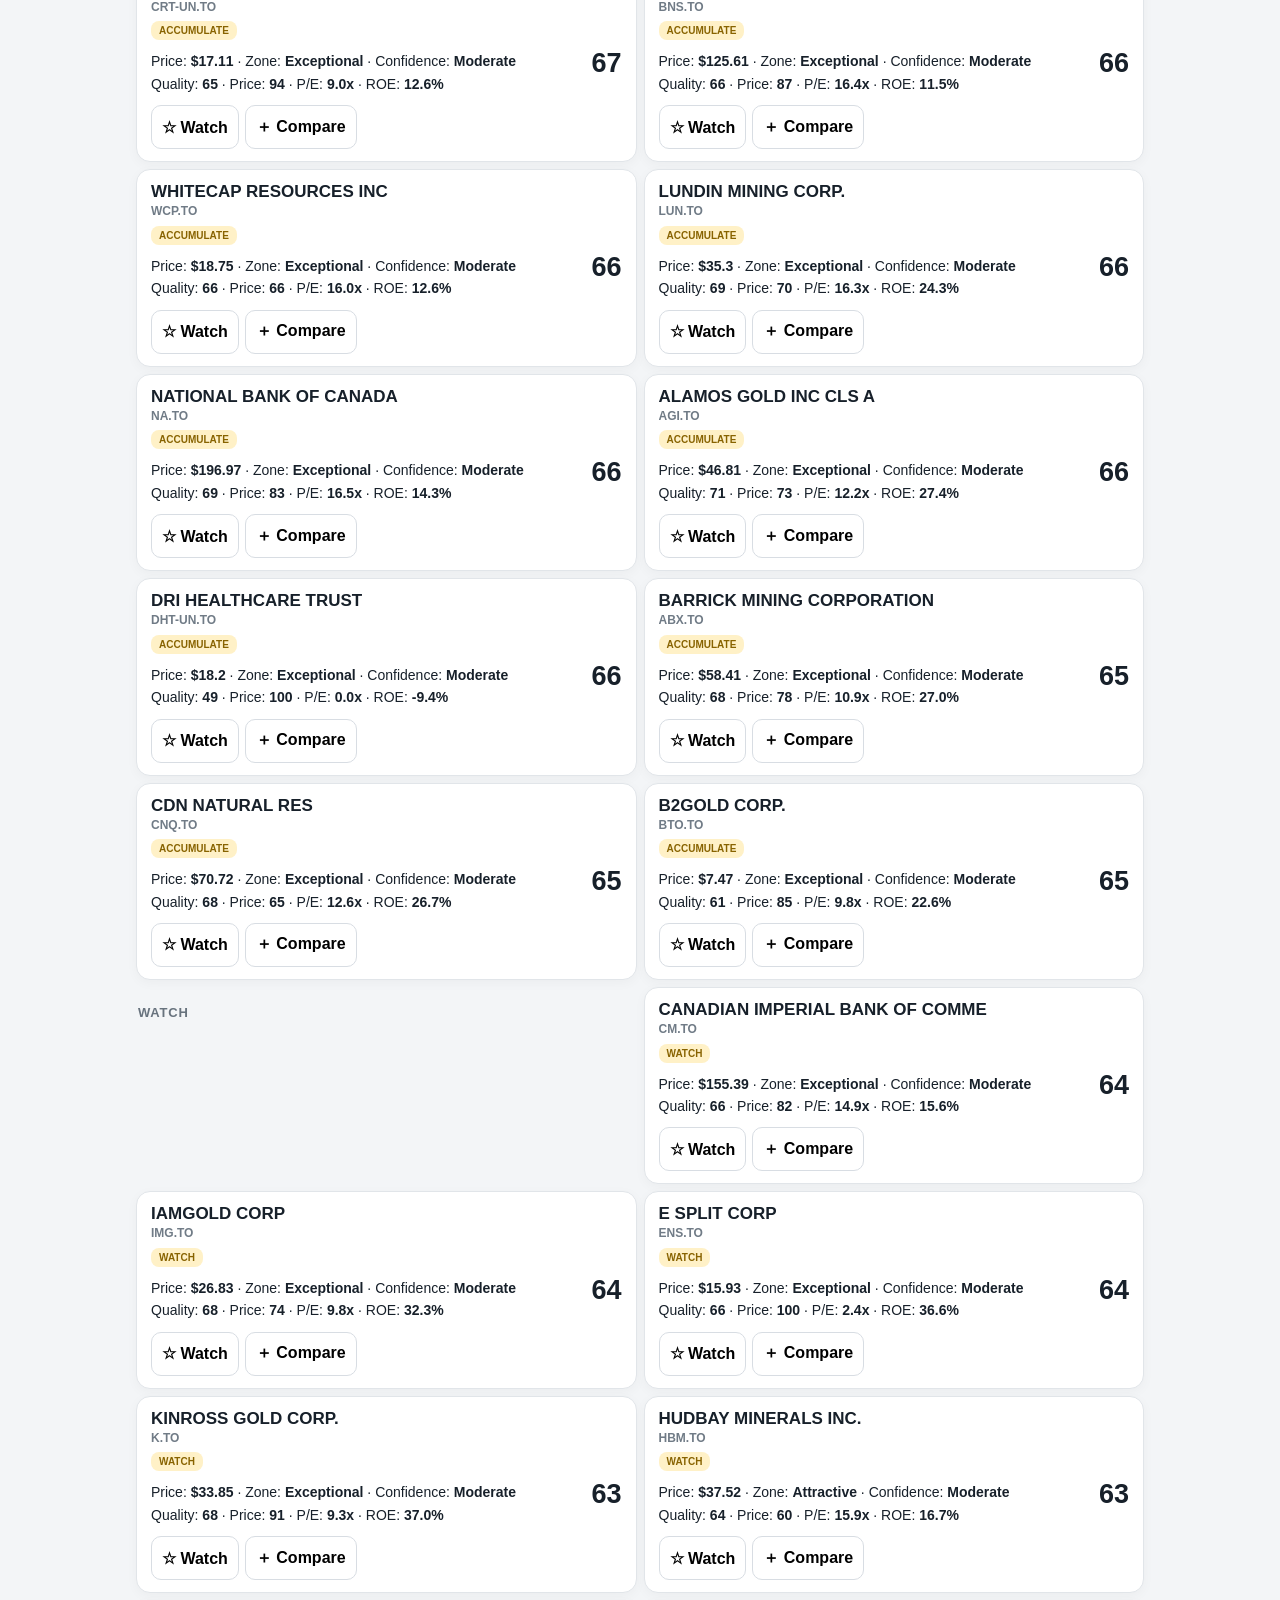
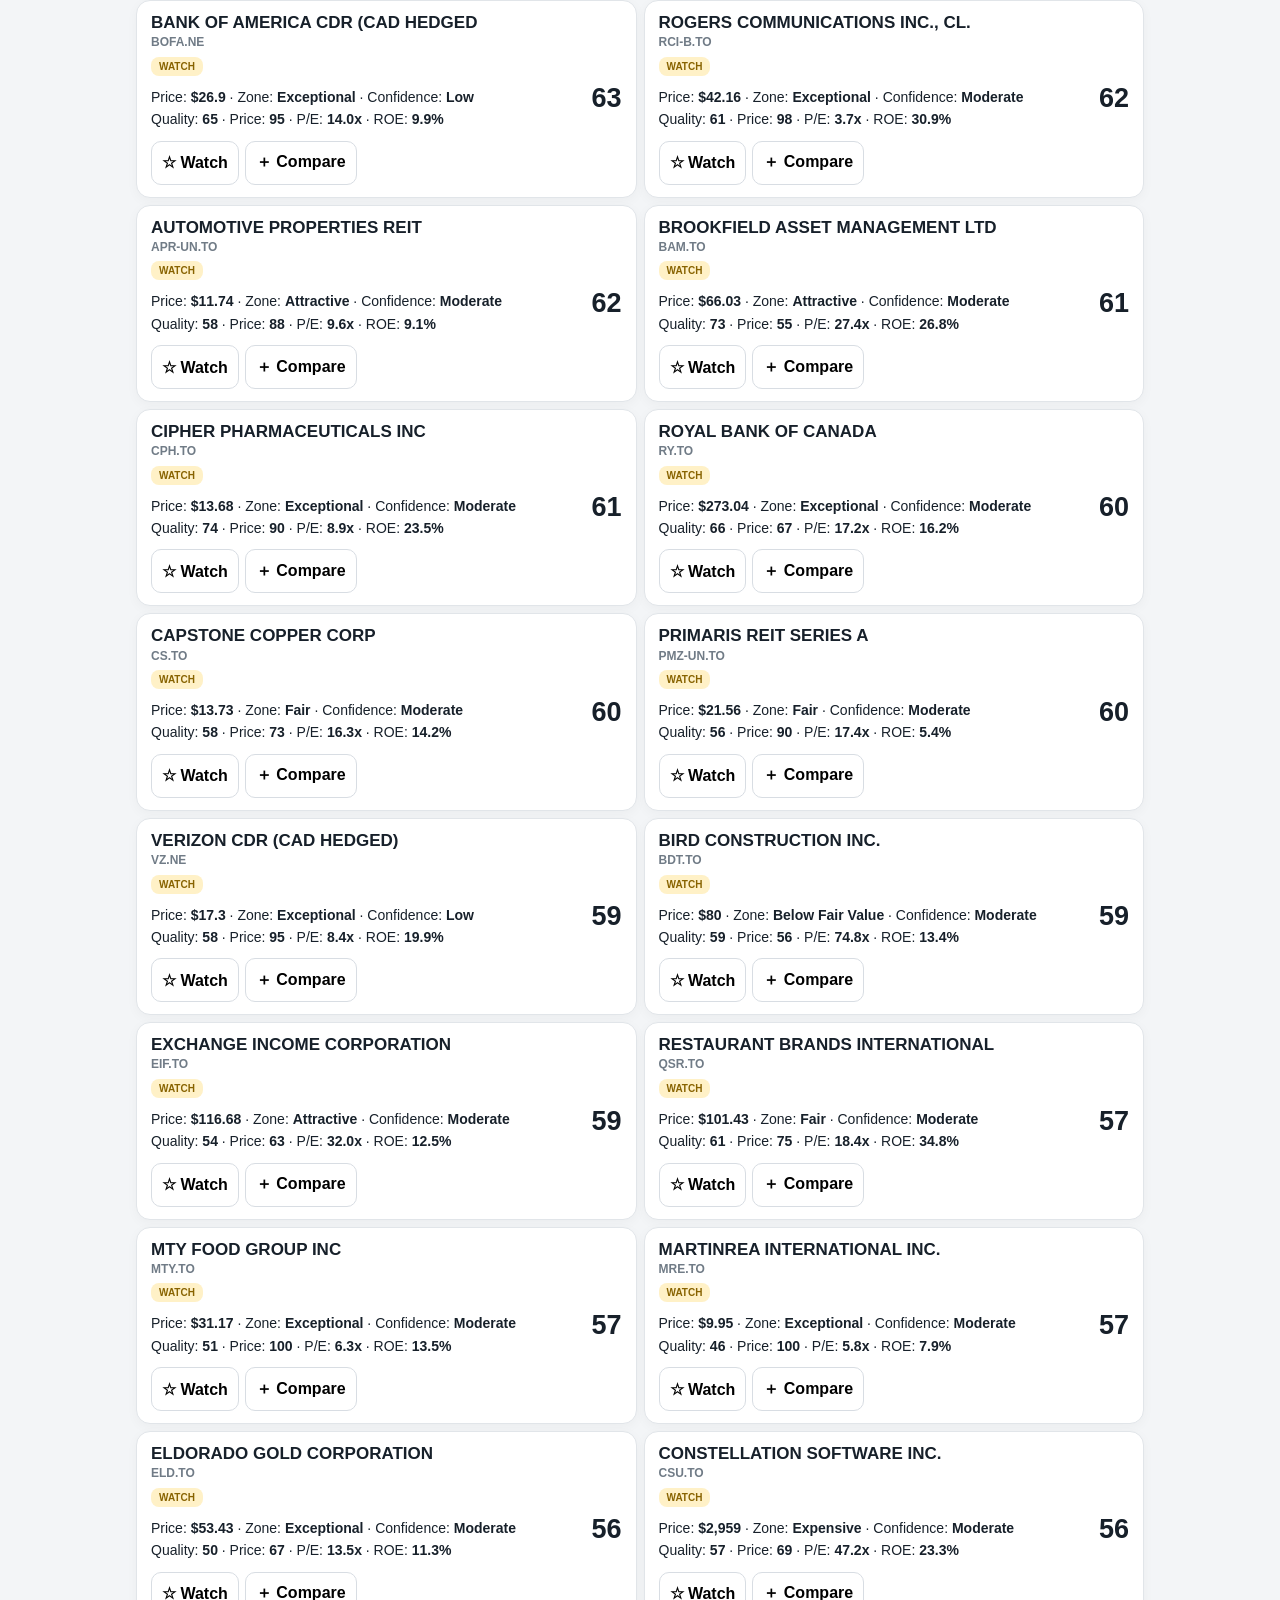
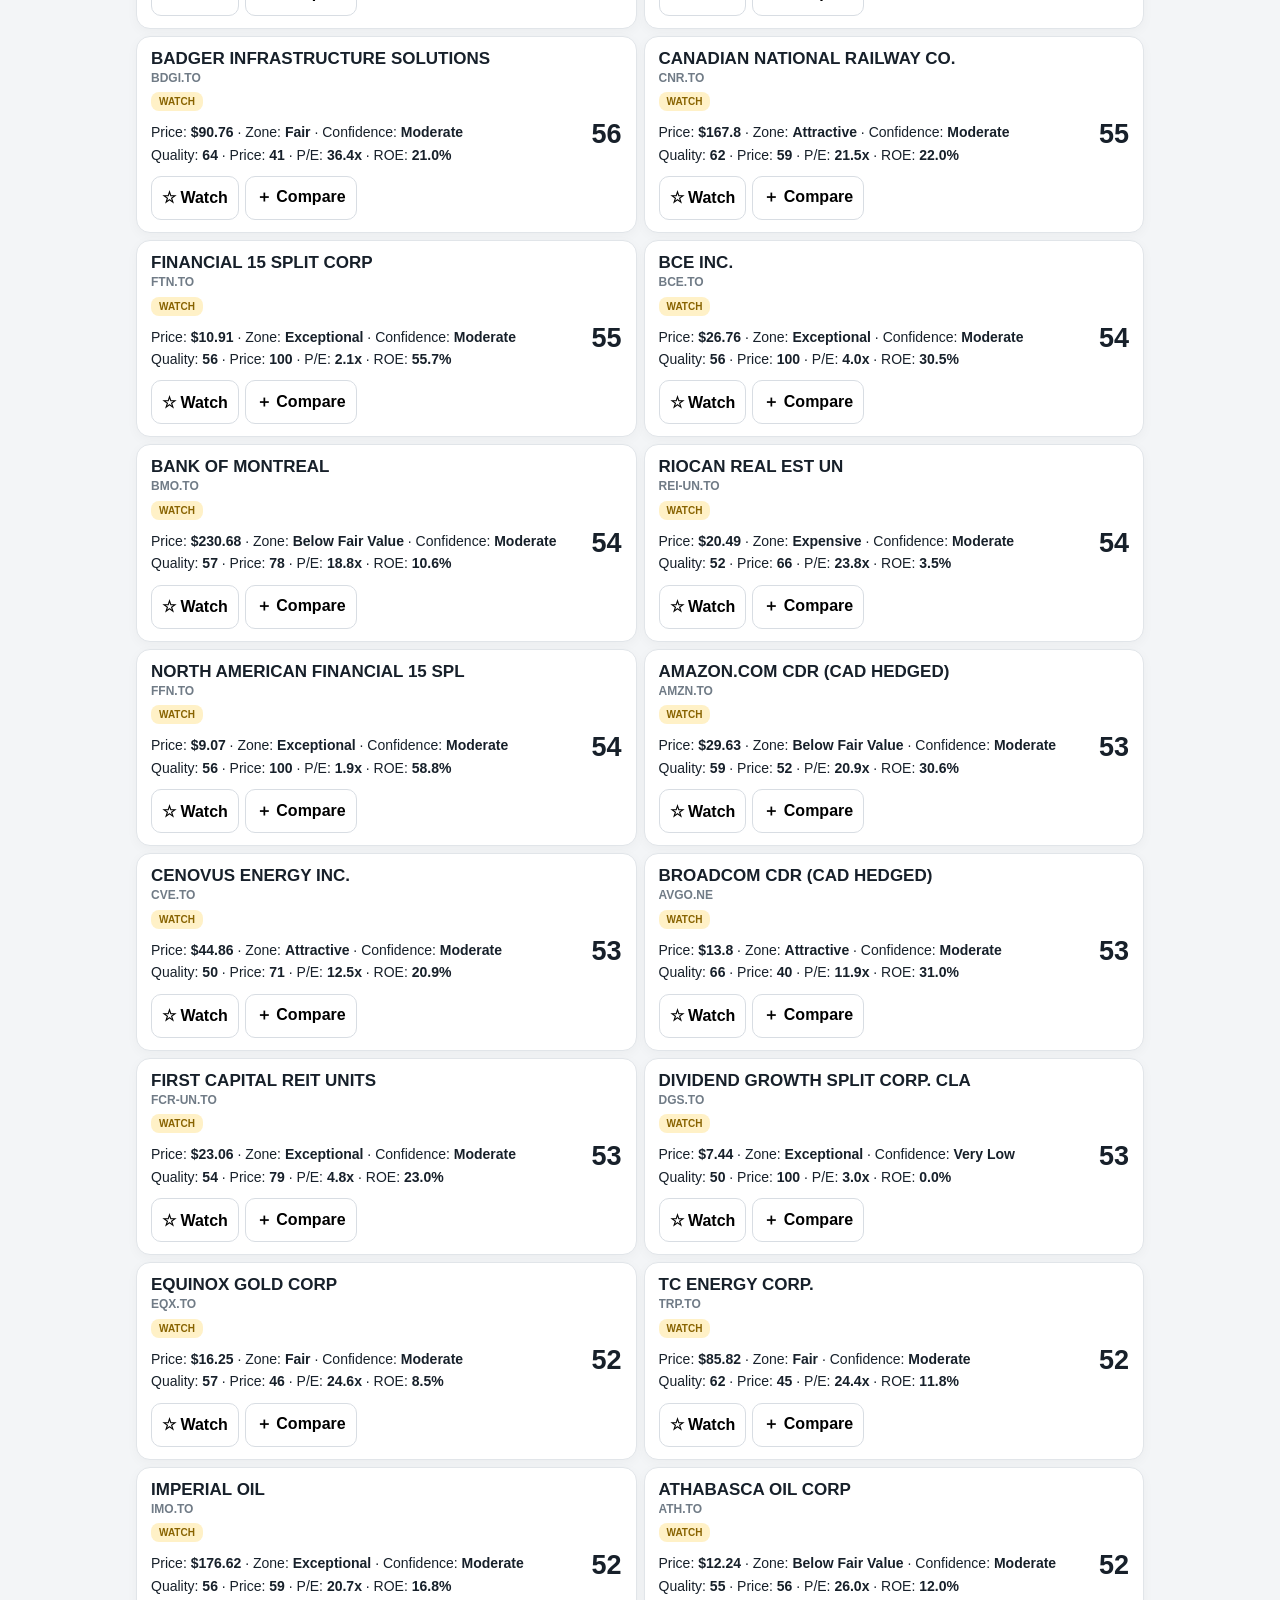
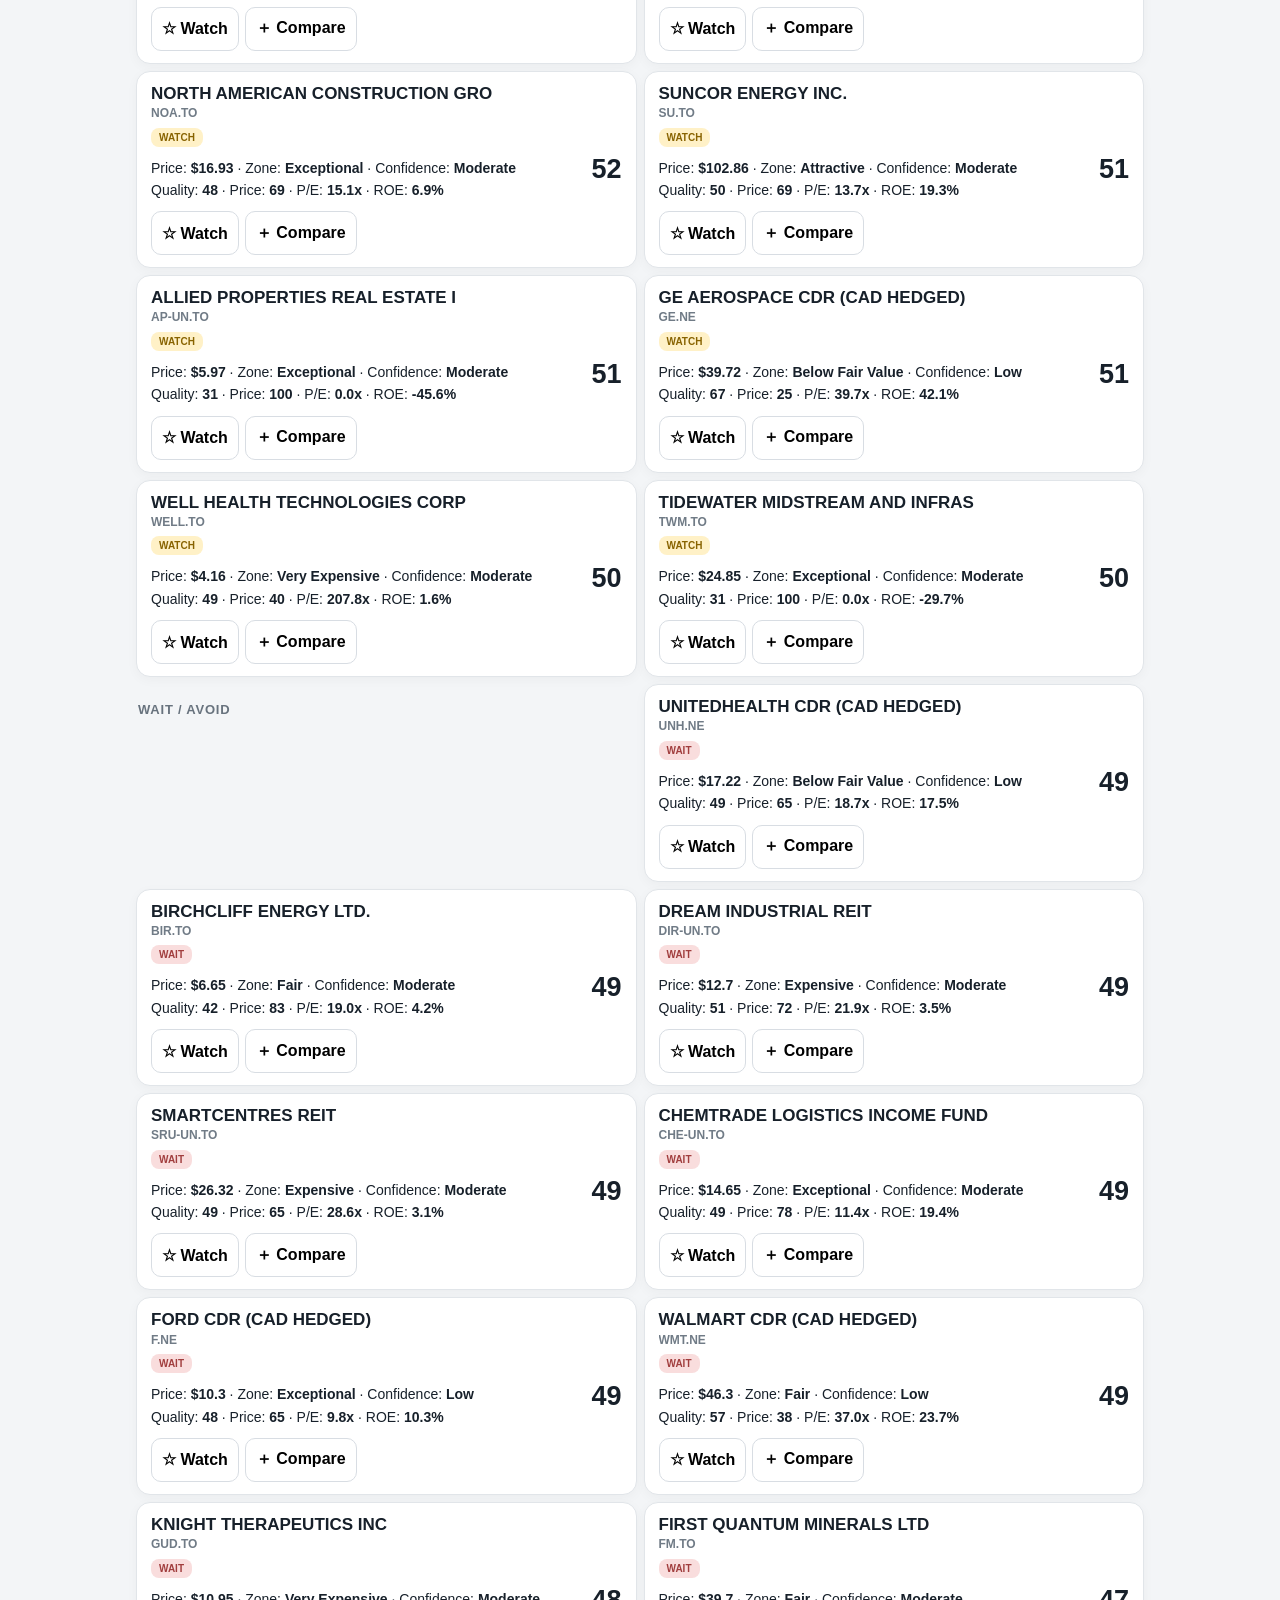
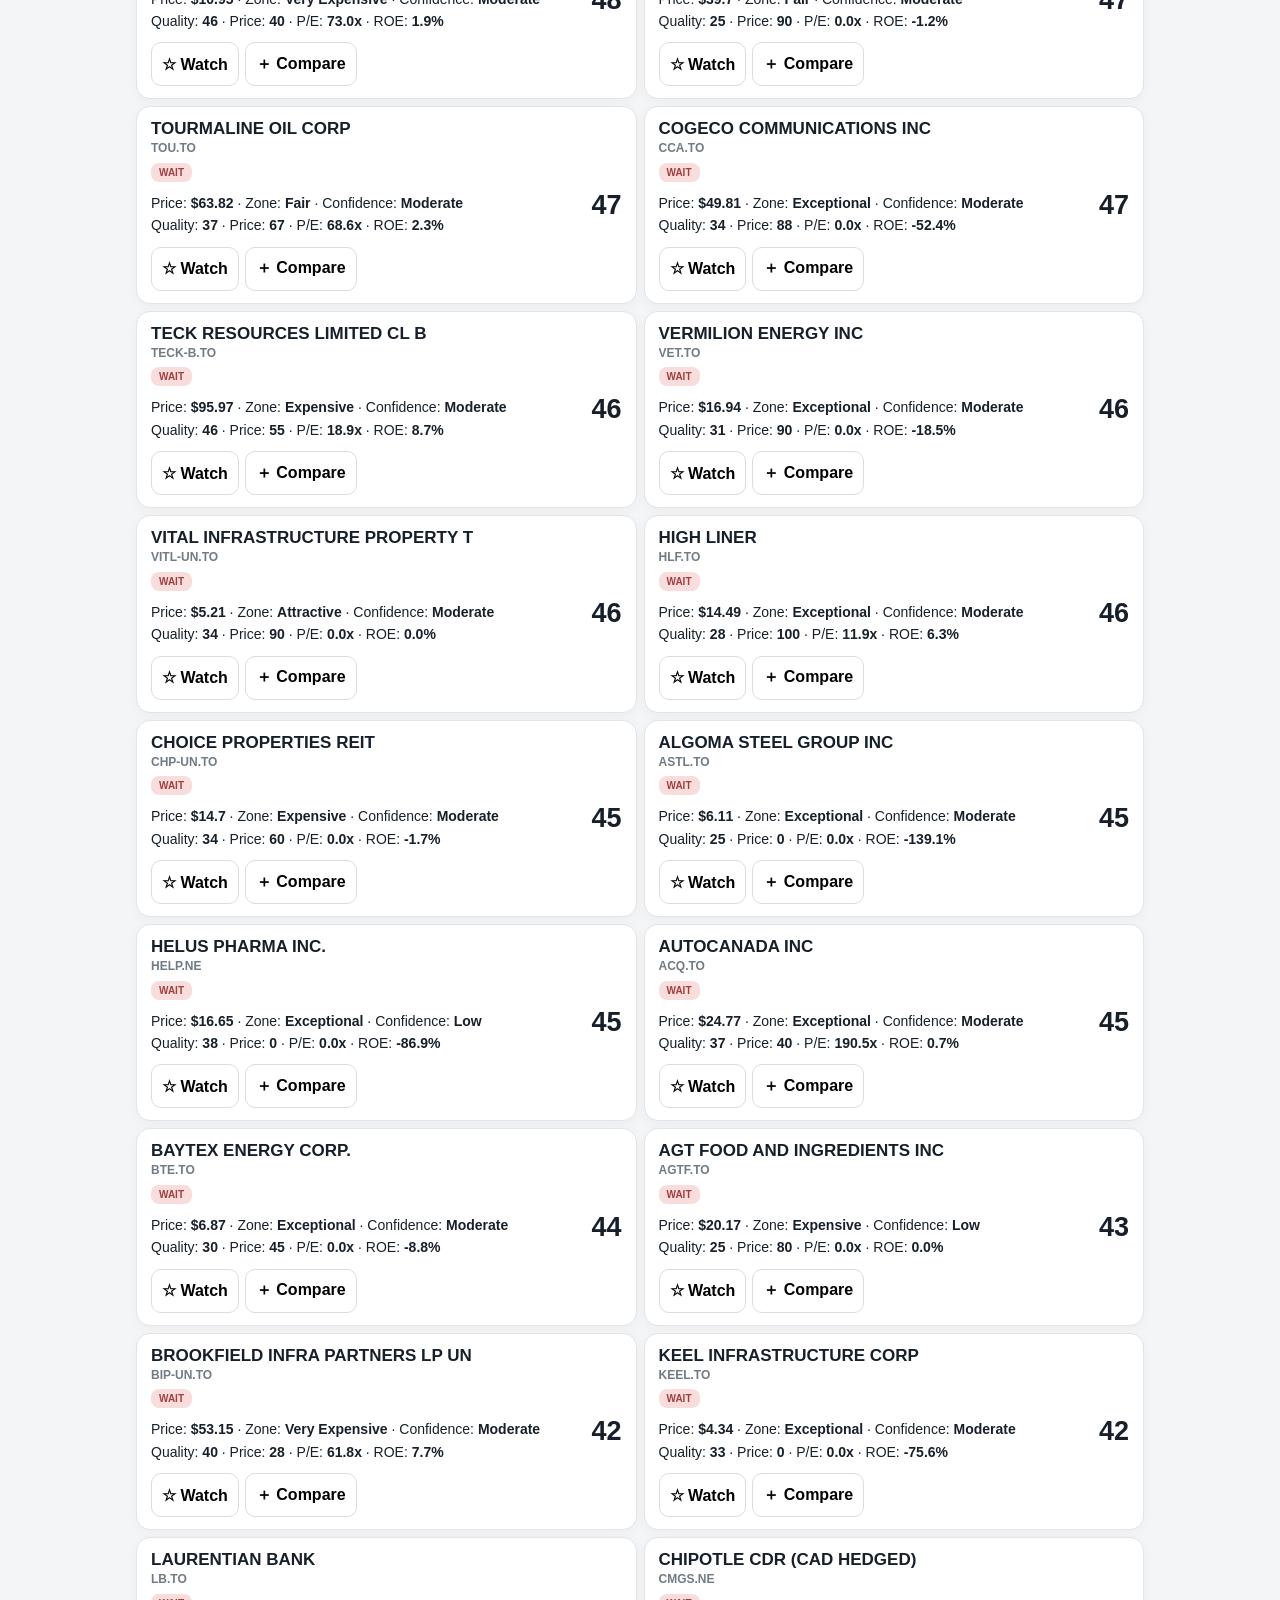
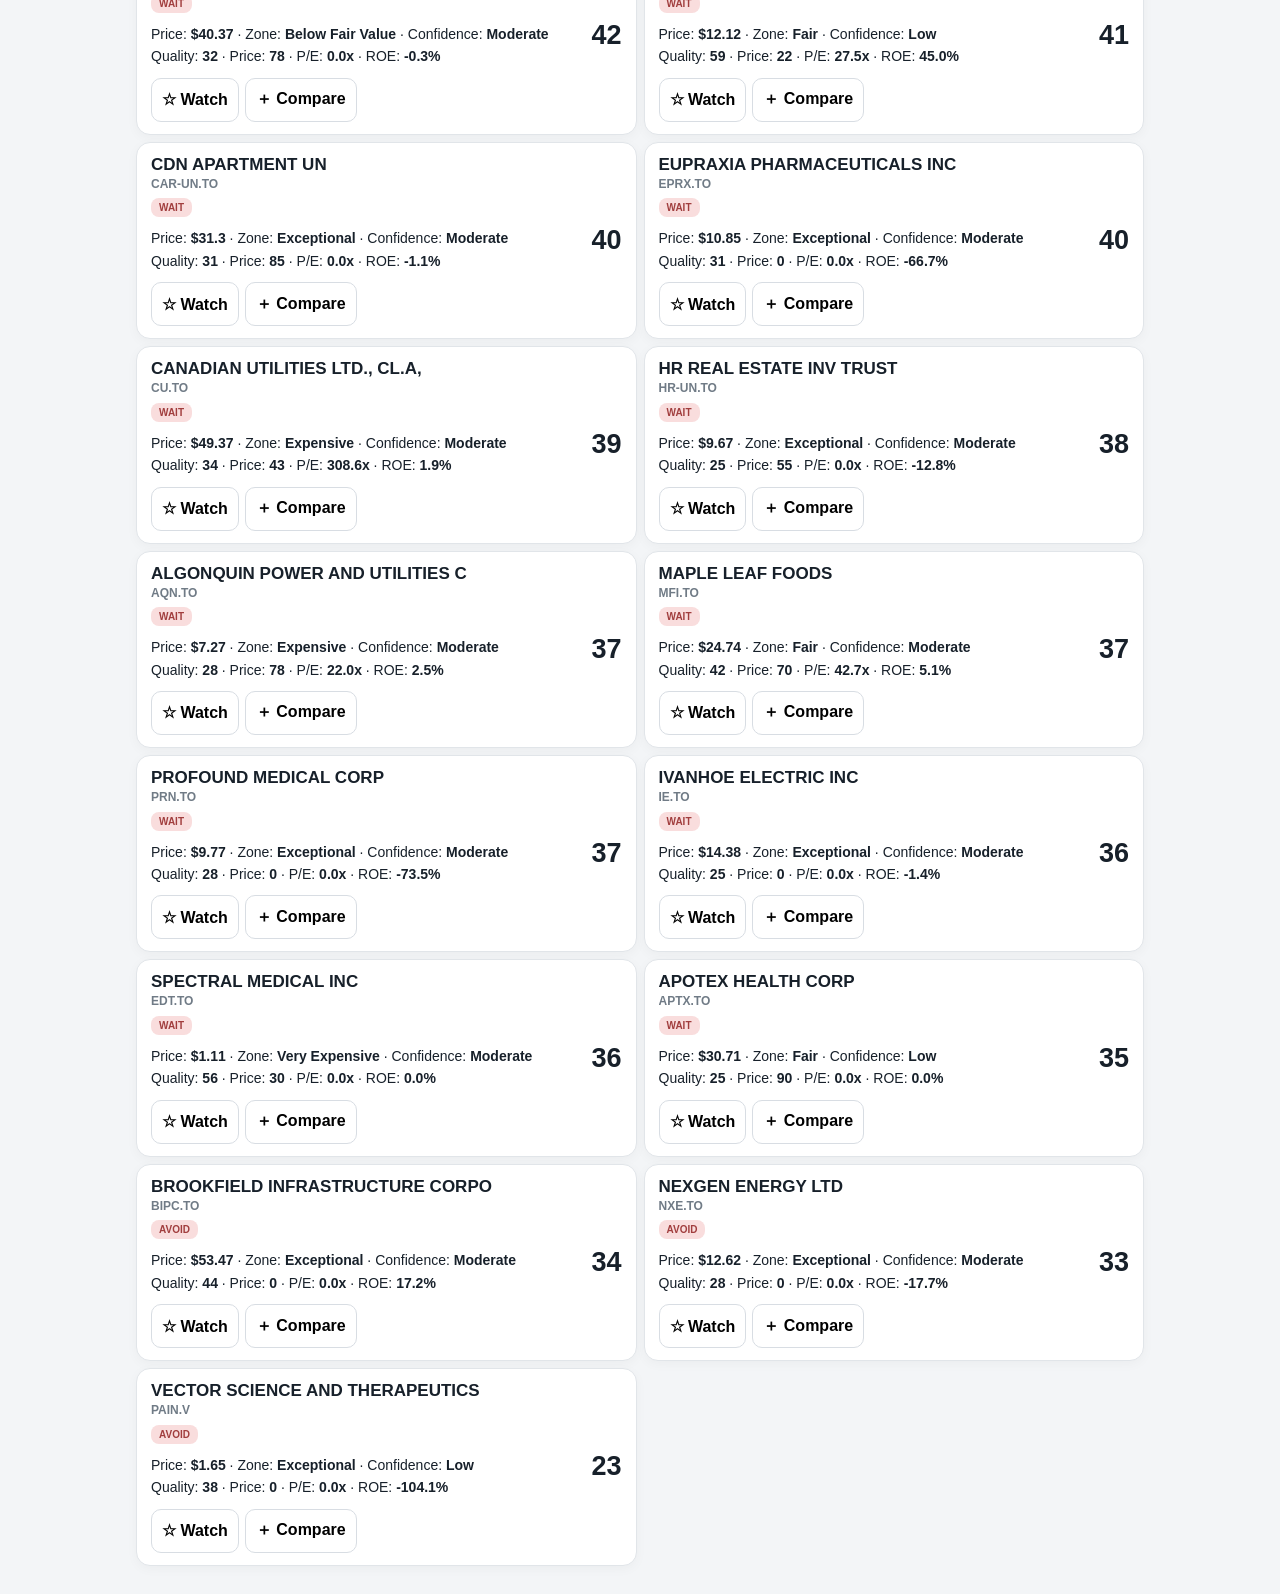
==== commit e20381a9: "Fix duplicate Watchlist control and filter state" ====
--- a/index.html
+++ b/index.html
@@ -47,6 +47,7 @@
     .opportunities h2{margin:0 0 8px;font-size:20px;line-height:1.2;letter-spacing:-.25px}
     #radarControls{margin-bottom:9px!important}
     #radarControls input,#radarControls select,#radarControls button{min-height:39px!important;padding:8px 10px!important;border-radius:11px!important;font-size:12px!important}
+    #watchlistToggle{display:none!important}
 
     .investment{display:flex;align-items:center;justify-content:space-between;gap:10px;background:#fff;border:1px solid #e1e5e9;border-radius:14px;padding:12px 14px;margin-bottom:7px;box-shadow:0 3px 12px rgba(20,30,40,.035);cursor:pointer;transition:.15s ease}
     .investment:hover{box-shadow:0 6px 18px rgba(20,30,40,.07)}
@@ -133,7 +134,7 @@
       </div>
 
       <nav class="tool-selector" aria-label="Investment tools">
-        <button class="tool-btn" type="button" onclick="radarFilter='Watchlist';render();document.getElementById('investments')?.scrollIntoView({behavior:'smooth',block:'start'})">★ Watchlist <span id="dashWatchCount" class="nav-count">0</span></button>
+        <button class="tool-btn" type="button" onclick="radarFilter=radarFilter==='Watchlist'?'All':'Watchlist';render();const f=document.getElementById('radarFilter');if(f&&!Array.from(f.options).some(o=>o.value==='Watchlist'))f.add(new Option('Watchlist','Watchlist'));if(f)f.value=radarFilter;document.getElementById('investments')?.scrollIntoView({behavior:'smooth',block:'start'})">★ Watchlist <span id="dashWatchCount" class="nav-count">0</span></button>
         <a class="tool-btn" href="portfolio.html">▦ Portfolio <span id="dashPortfolioCount" class="nav-count">0</span></a>
         <a class="tool-btn" href="etf.html">◎ ETF Radar</a>
         <a class="tool-btn" href="smallcap.html">↗ Small Cap</a>
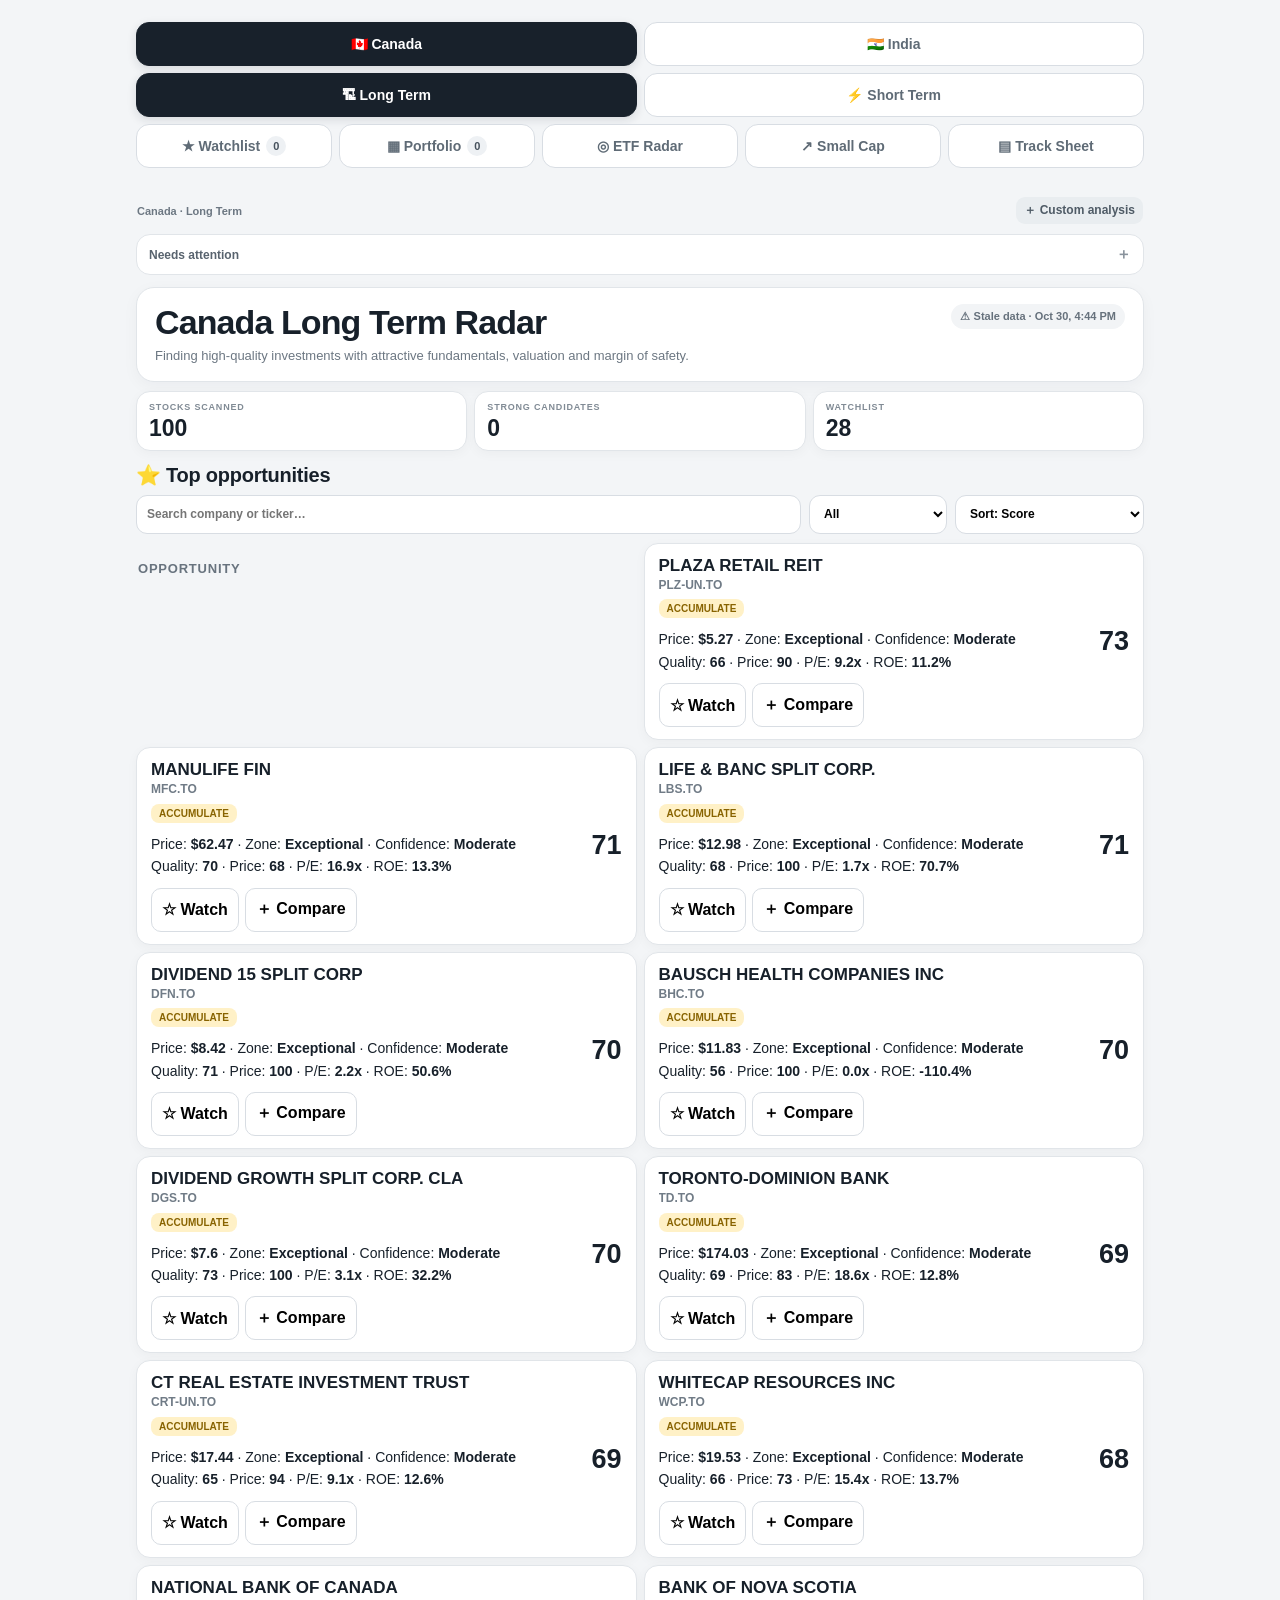
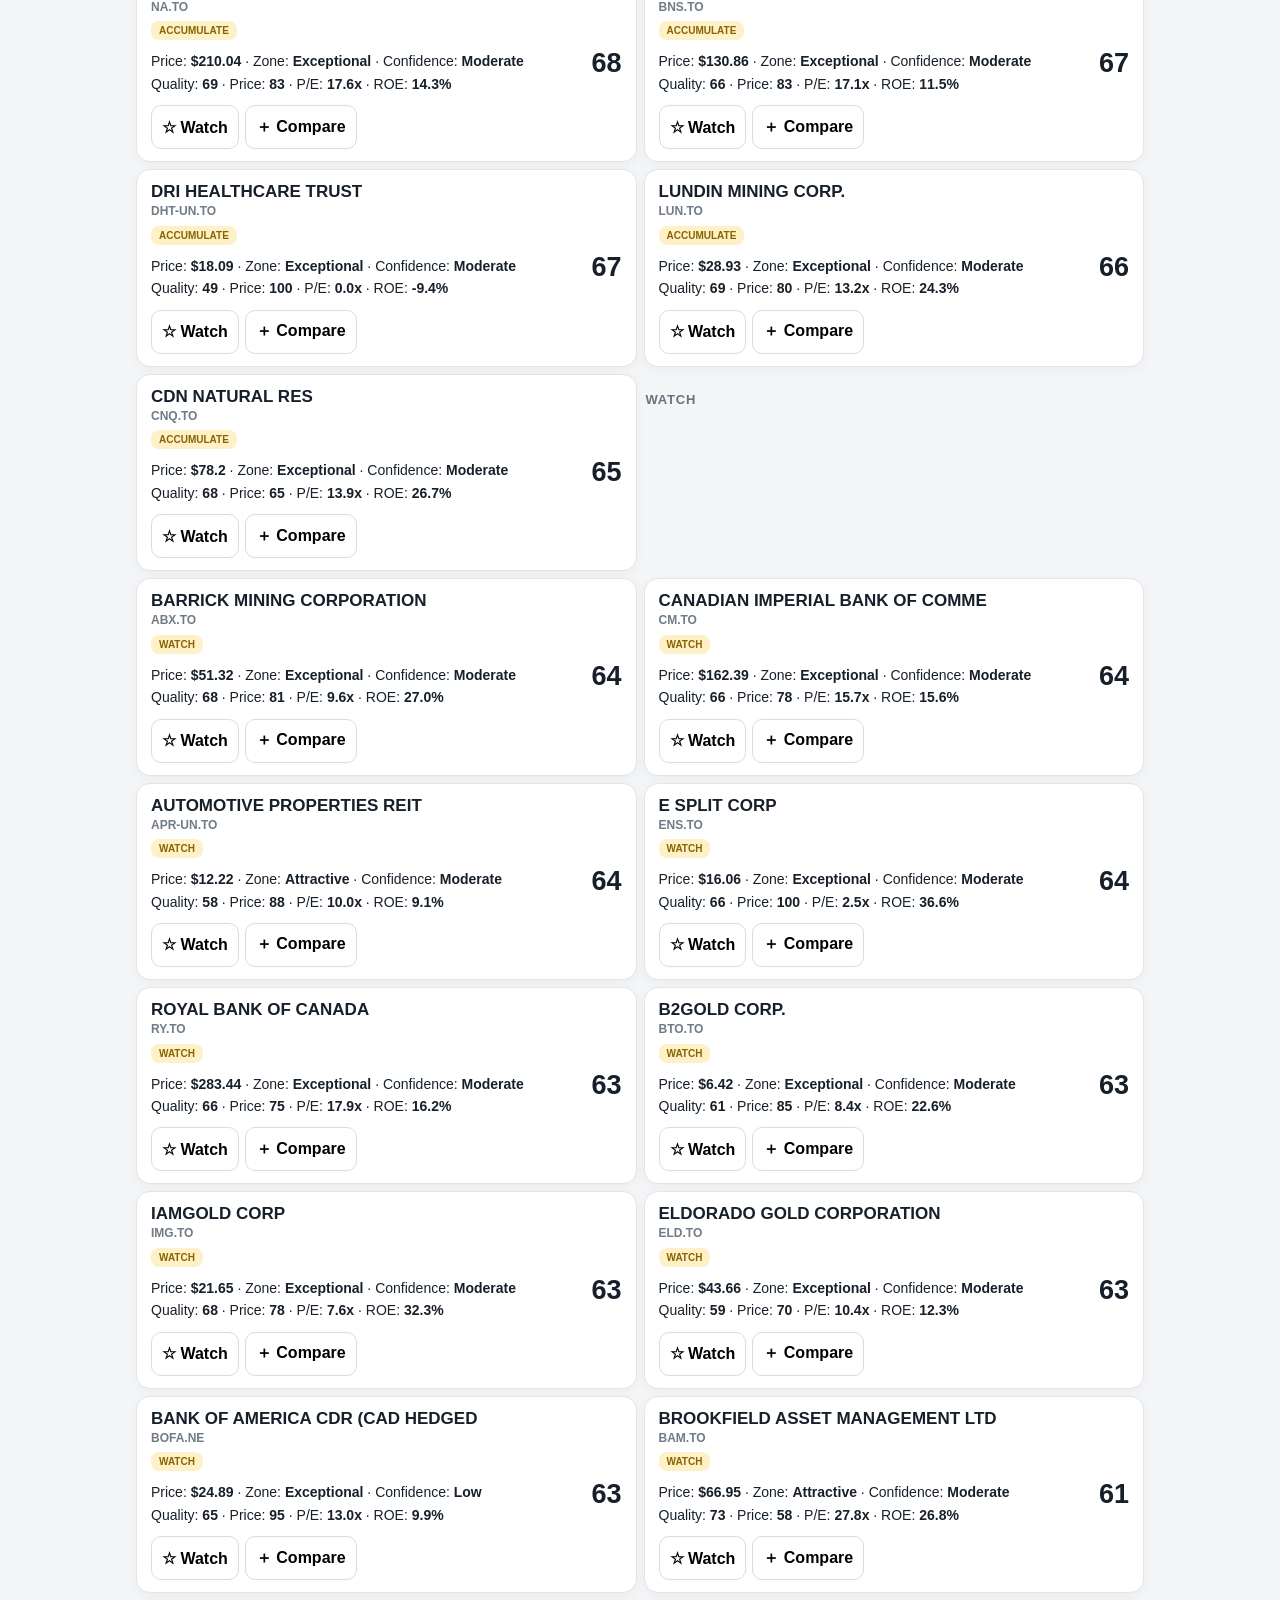
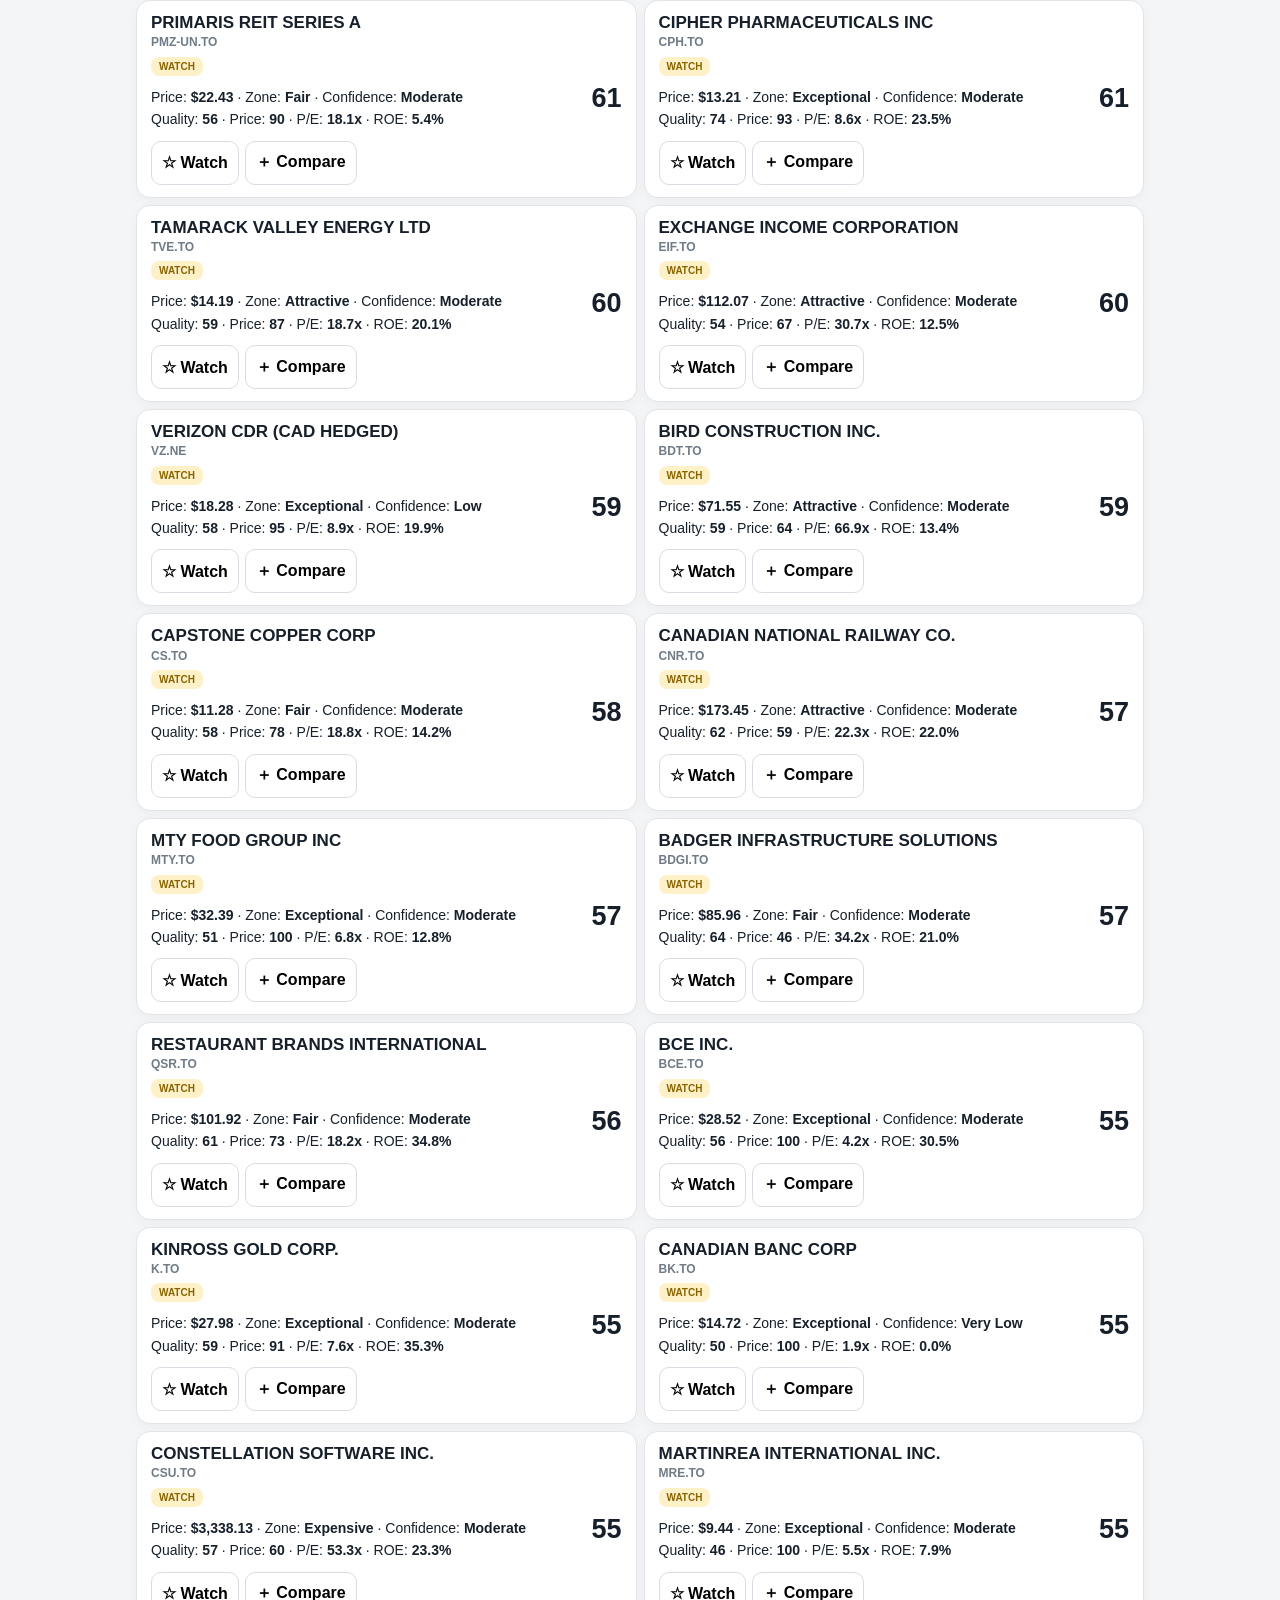
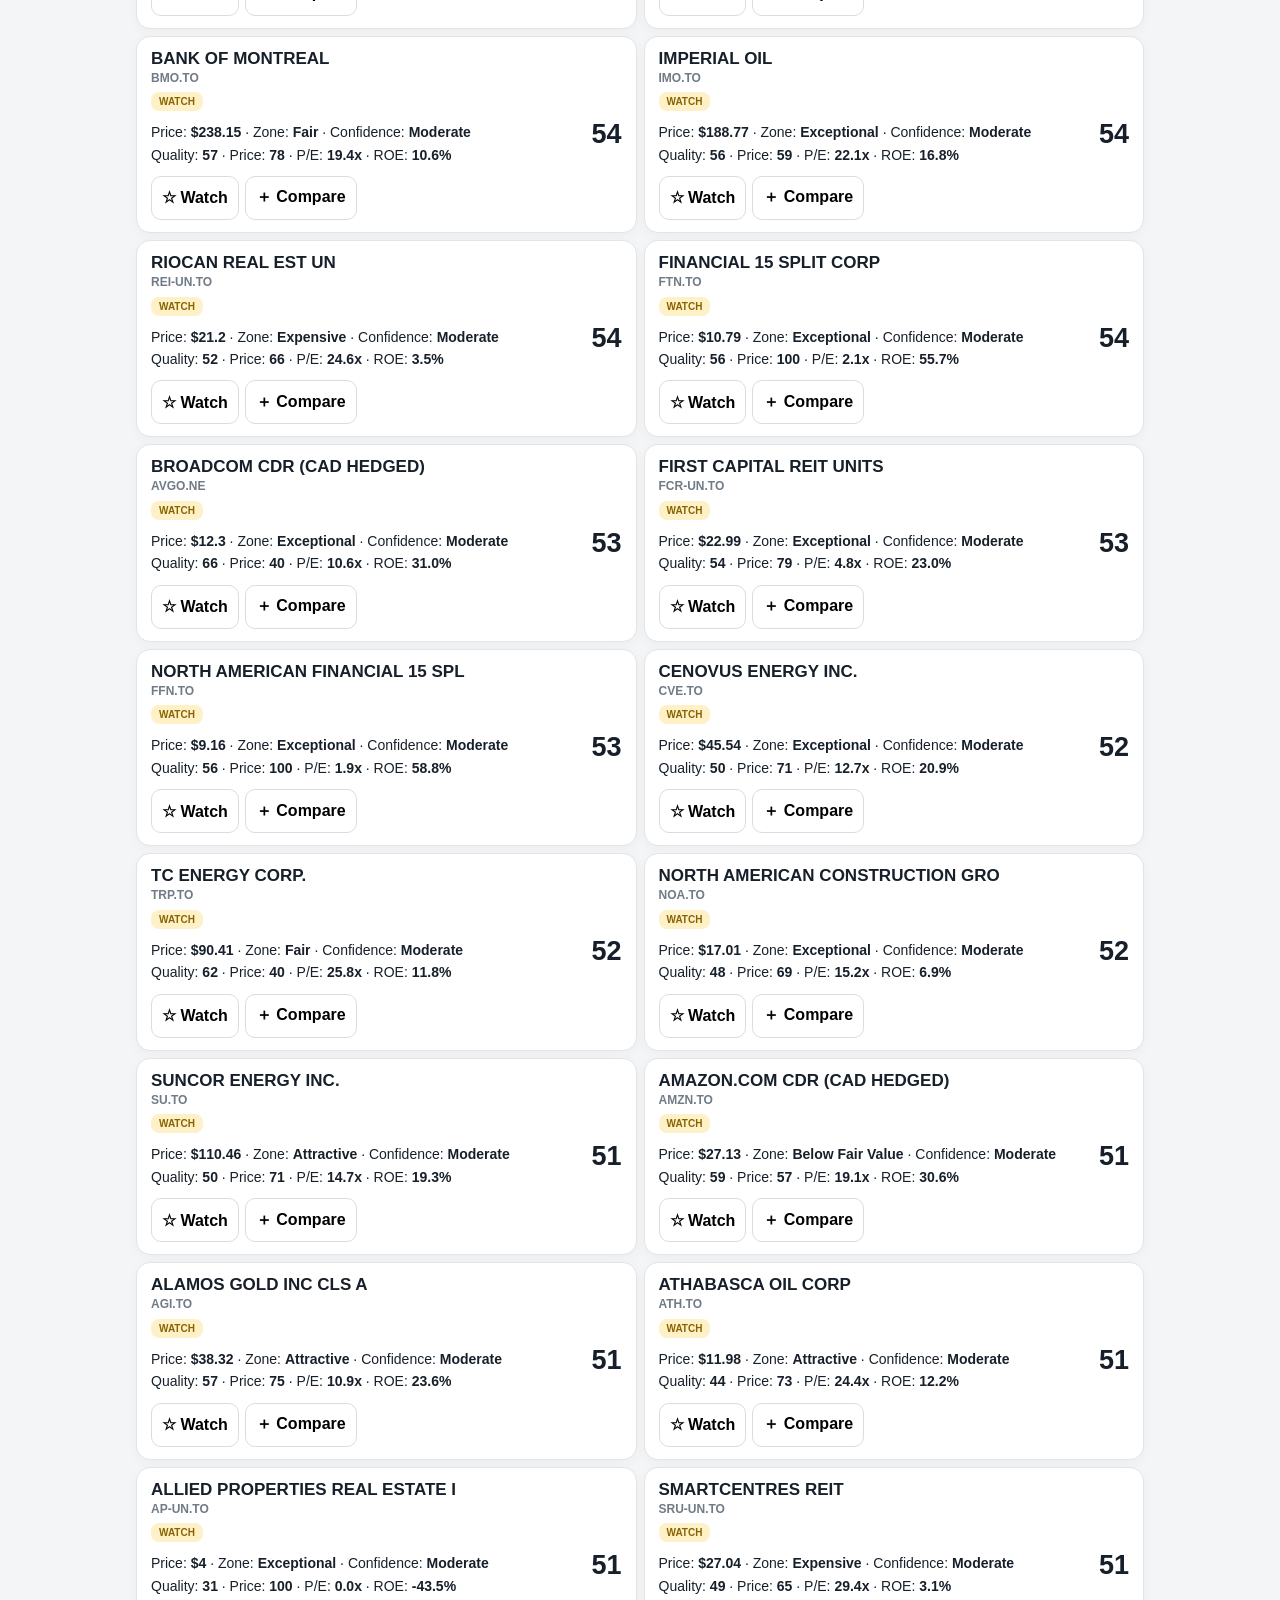
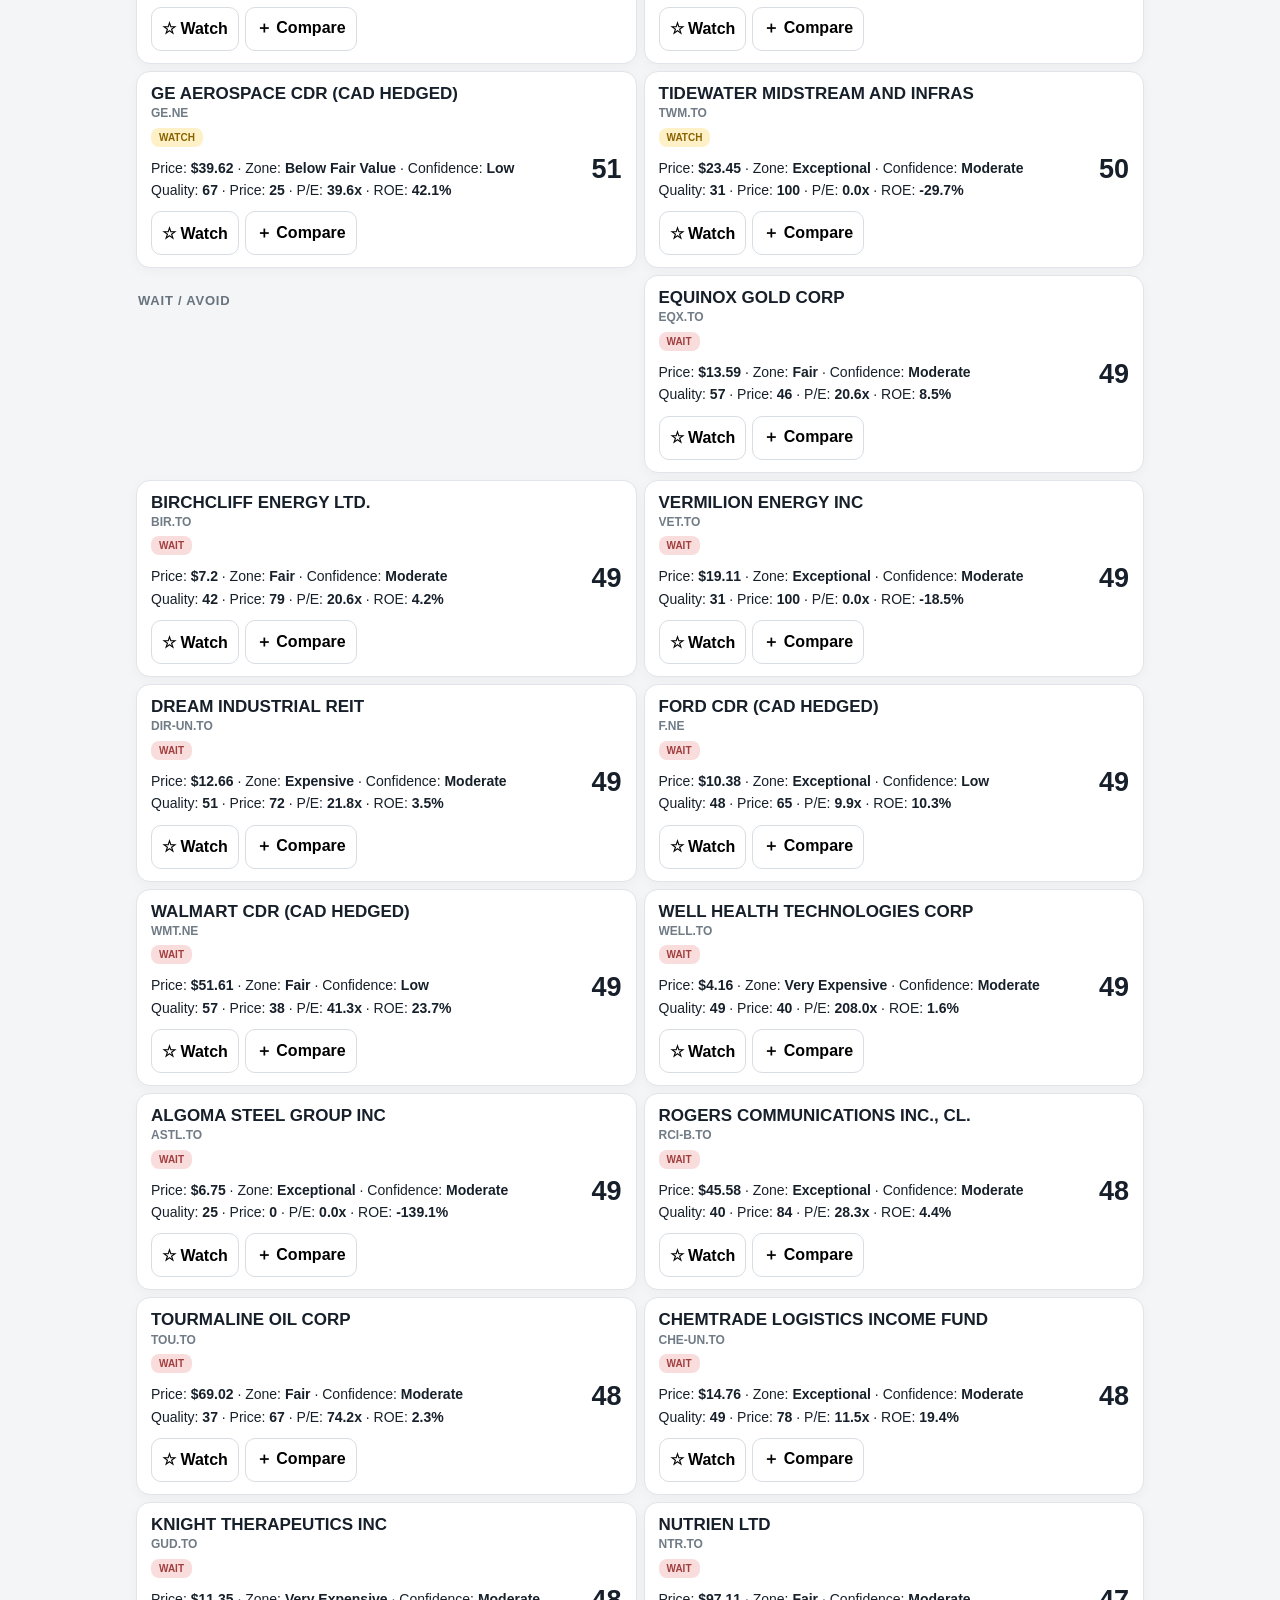
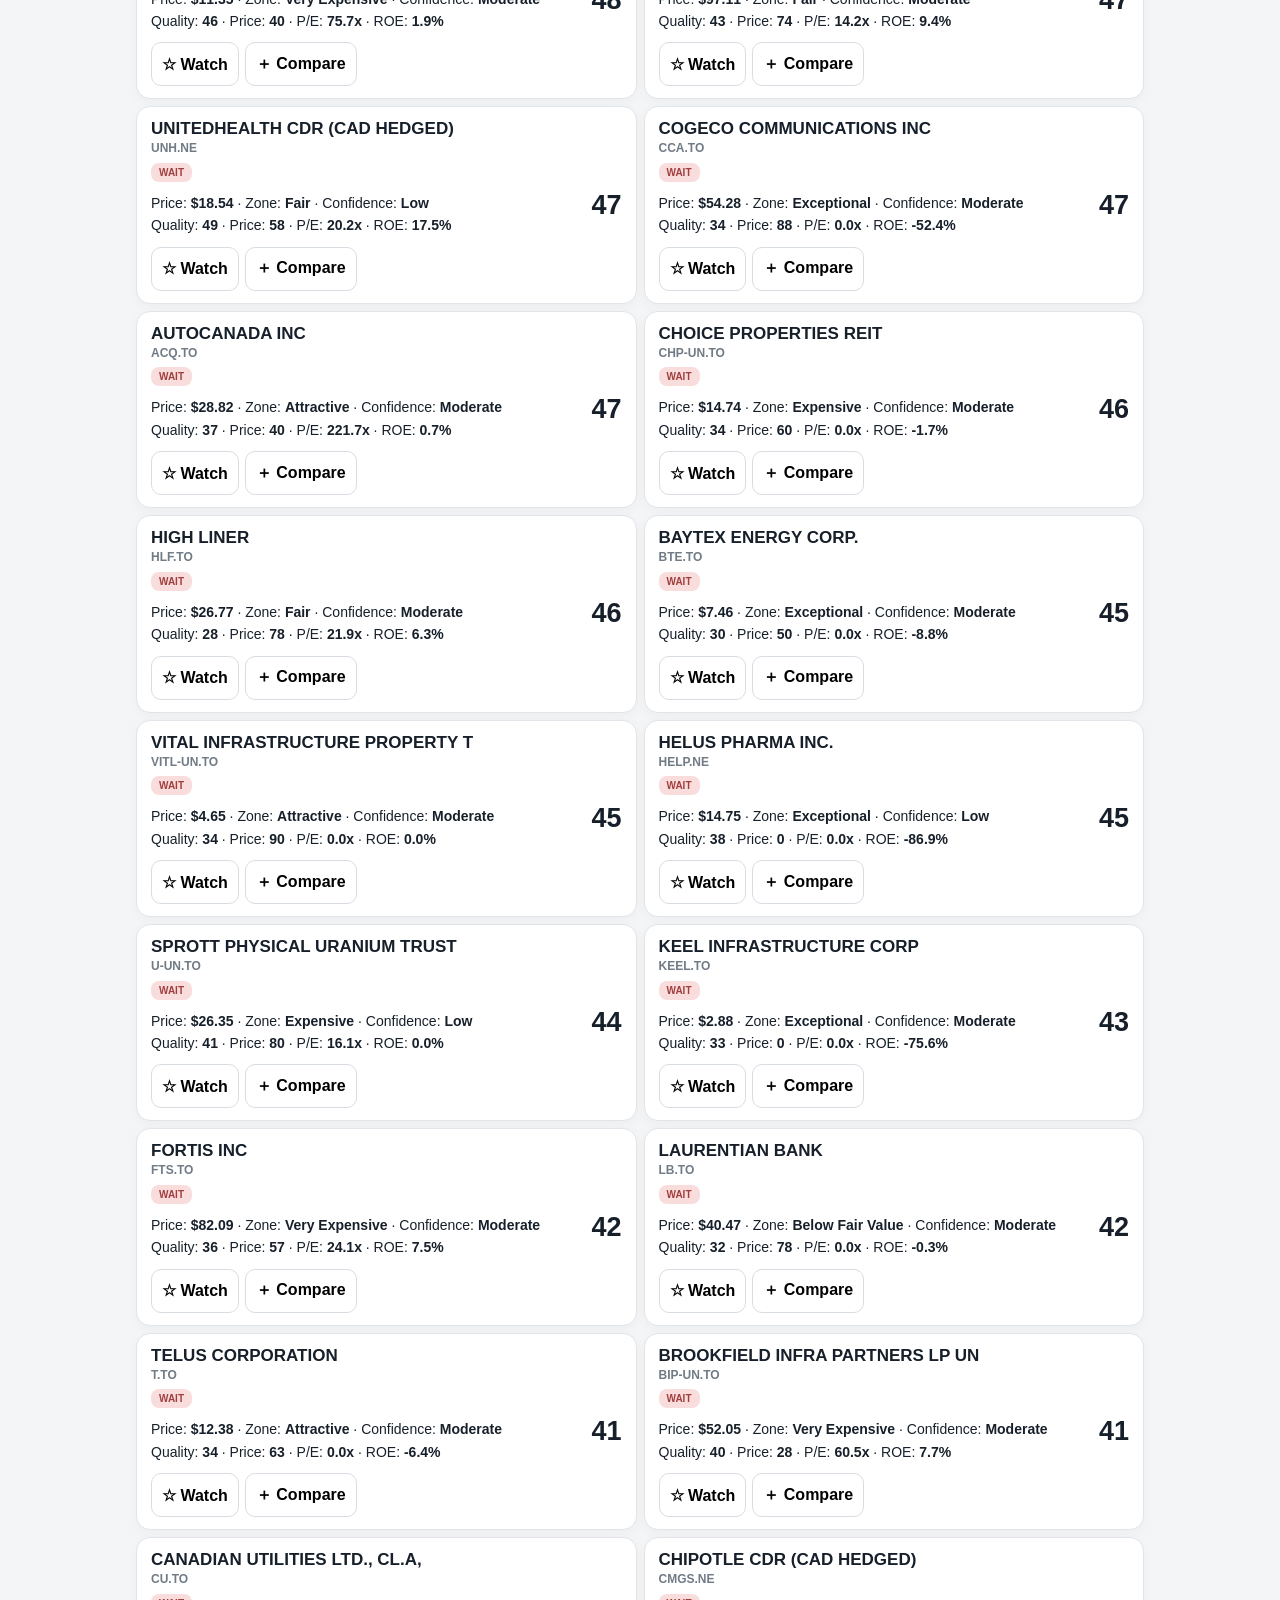
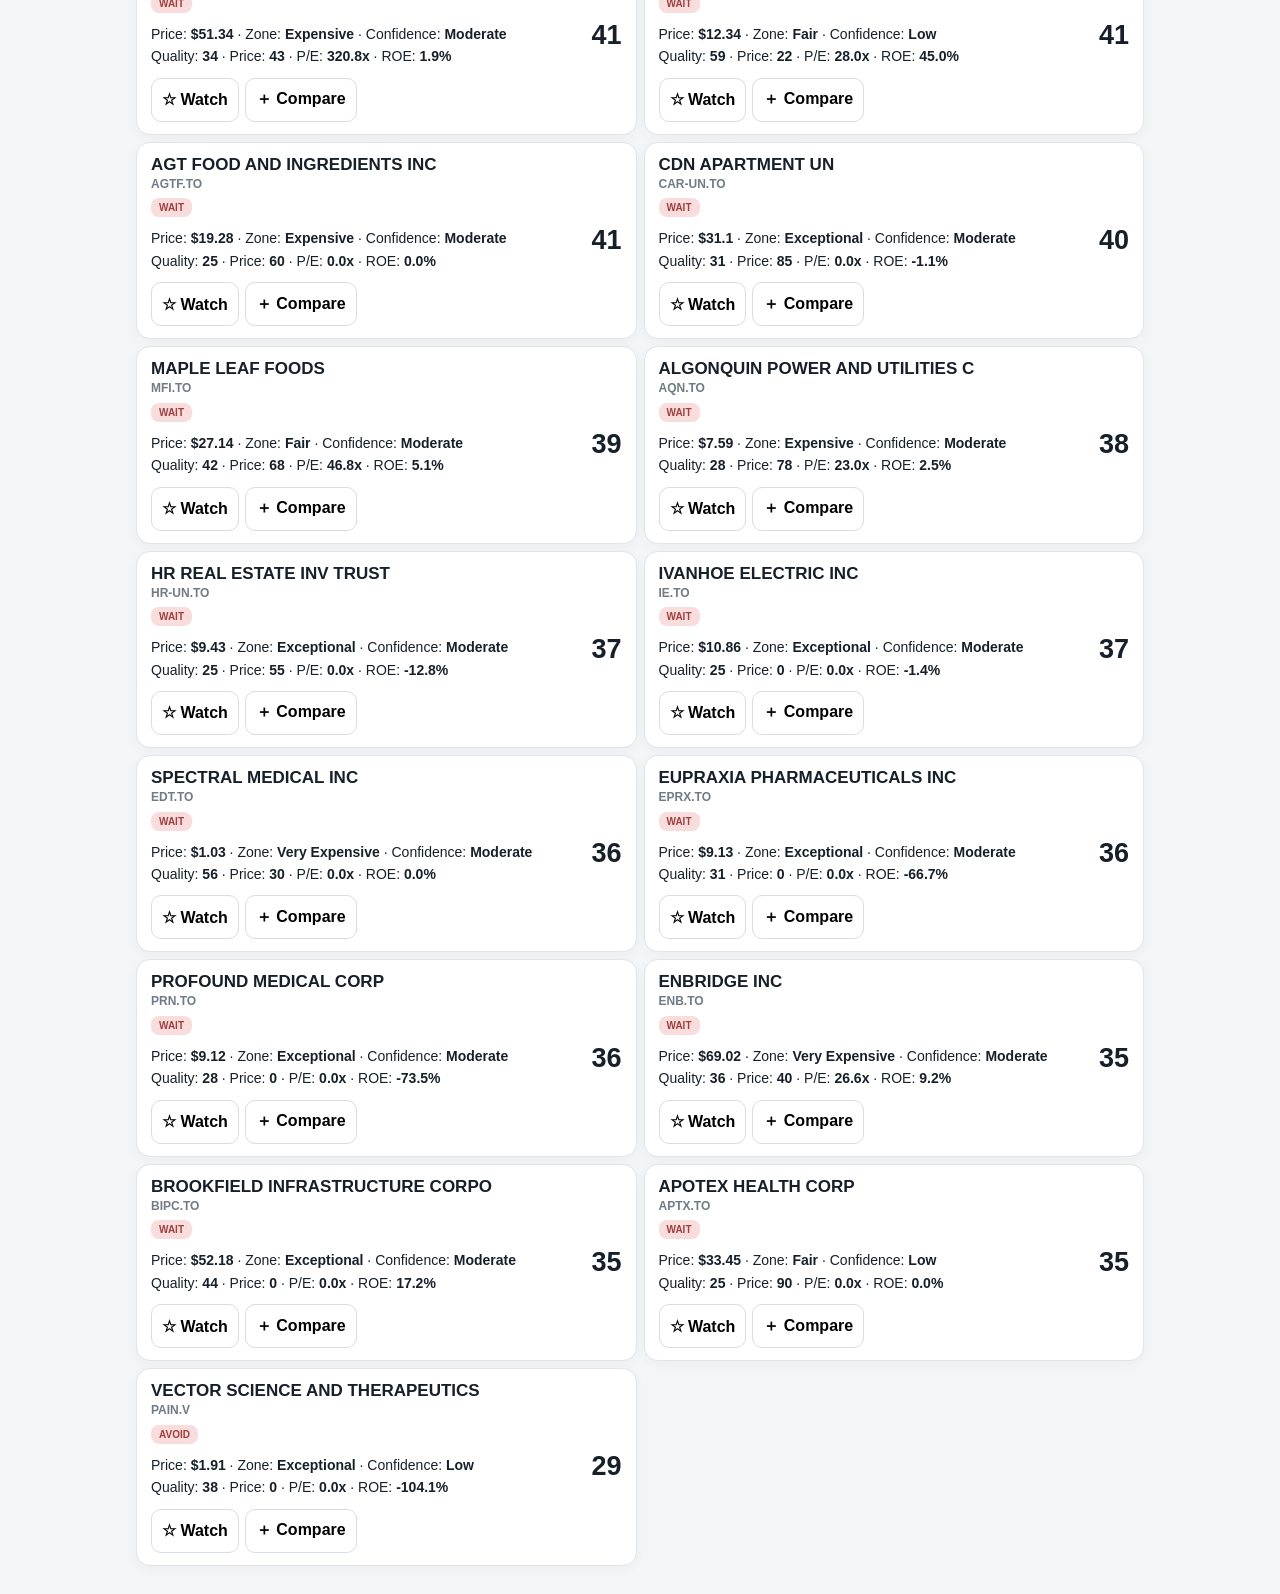
==== commit 7bcff8e4: "Add Track Sheet tab to main Radar navigation" ====
--- a/index.html
+++ b/index.html
@@ -16,7 +16,7 @@
     .control-shell{position:sticky;top:0;z-index:20;margin:0 -4px 12px;padding:8px 4px 10px;background:rgba(243,245,247,.94);backdrop-filter:blur(16px);-webkit-backdrop-filter:blur(16px)}
     .market-selector,.view-selector,.tool-selector{display:grid;gap:7px}
     .market-selector{grid-template-columns:1fr 1fr;margin-bottom:7px}
-    .tool-selector{grid-template-columns:repeat(4,1fr);margin-bottom:7px}
+    .tool-selector{grid-template-columns:repeat(5,1fr);margin-bottom:7px}
     .view-selector{grid-template-columns:1fr 1fr;margin-bottom:7px}
     .market-btn,.view-btn,.tool-btn{appearance:none;border:1px solid #d8dde3;background:#fff;color:#5f6b76;border-radius:13px;min-height:44px;padding:9px 10px;font-size:14px;font-weight:800;text-decoration:none;display:flex;align-items:center;justify-content:center;gap:6px;cursor:pointer;transition:.15s ease;white-space:nowrap}
     .market-btn.active,.view-btn.active{background:#18212b;color:#fff;border-color:#18212b;box-shadow:0 3px 10px rgba(24,33,43,.13)}
@@ -88,6 +88,7 @@
       .app{padding:8px max(10px,env(safe-area-inset-right)) calc(26px + env(safe-area-inset-bottom)) max(10px,env(safe-area-inset-left))}
       .control-shell{margin-bottom:8px;padding-top:6px}
       .tool-selector{grid-template-columns:repeat(2,1fr)}
+      .tool-selector a[href="track-sheet.html"]{grid-column:1 / -1}
       .market-btn,.view-btn,.tool-btn{min-height:44px;padding:8px 7px;font-size:13px;border-radius:12px}
       .hero{padding:12px 13px;border-radius:14px;margin-bottom:7px}
       .hero-top{display:block}
@@ -138,6 +139,7 @@
         <a class="tool-btn" href="portfolio.html">▦ Portfolio <span id="dashPortfolioCount" class="nav-count">0</span></a>
         <a class="tool-btn" href="etf.html">◎ ETF Radar</a>
         <a class="tool-btn" href="smallcap.html">↗ Small Cap</a>
+        <a class="tool-btn" href="track-sheet.html">▤ Track Sheet</a>
       </nav>
     </div>
 
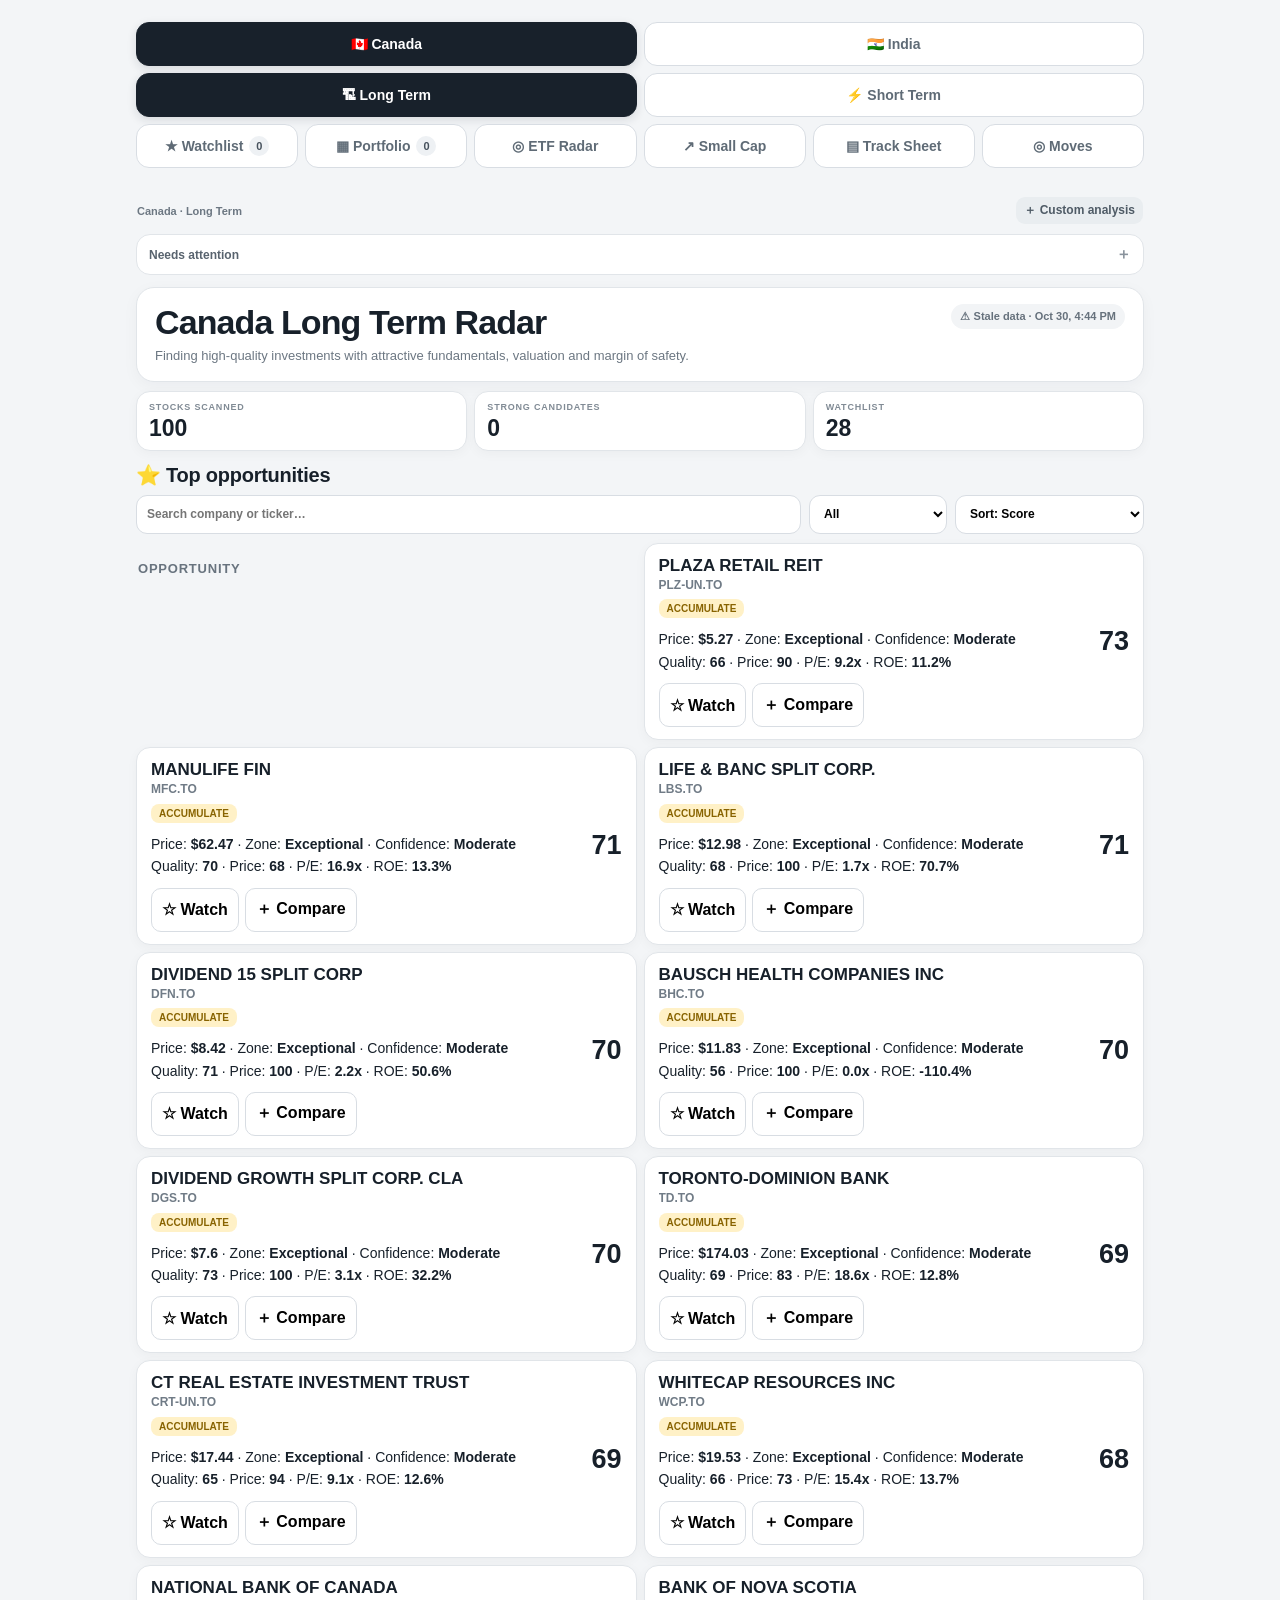
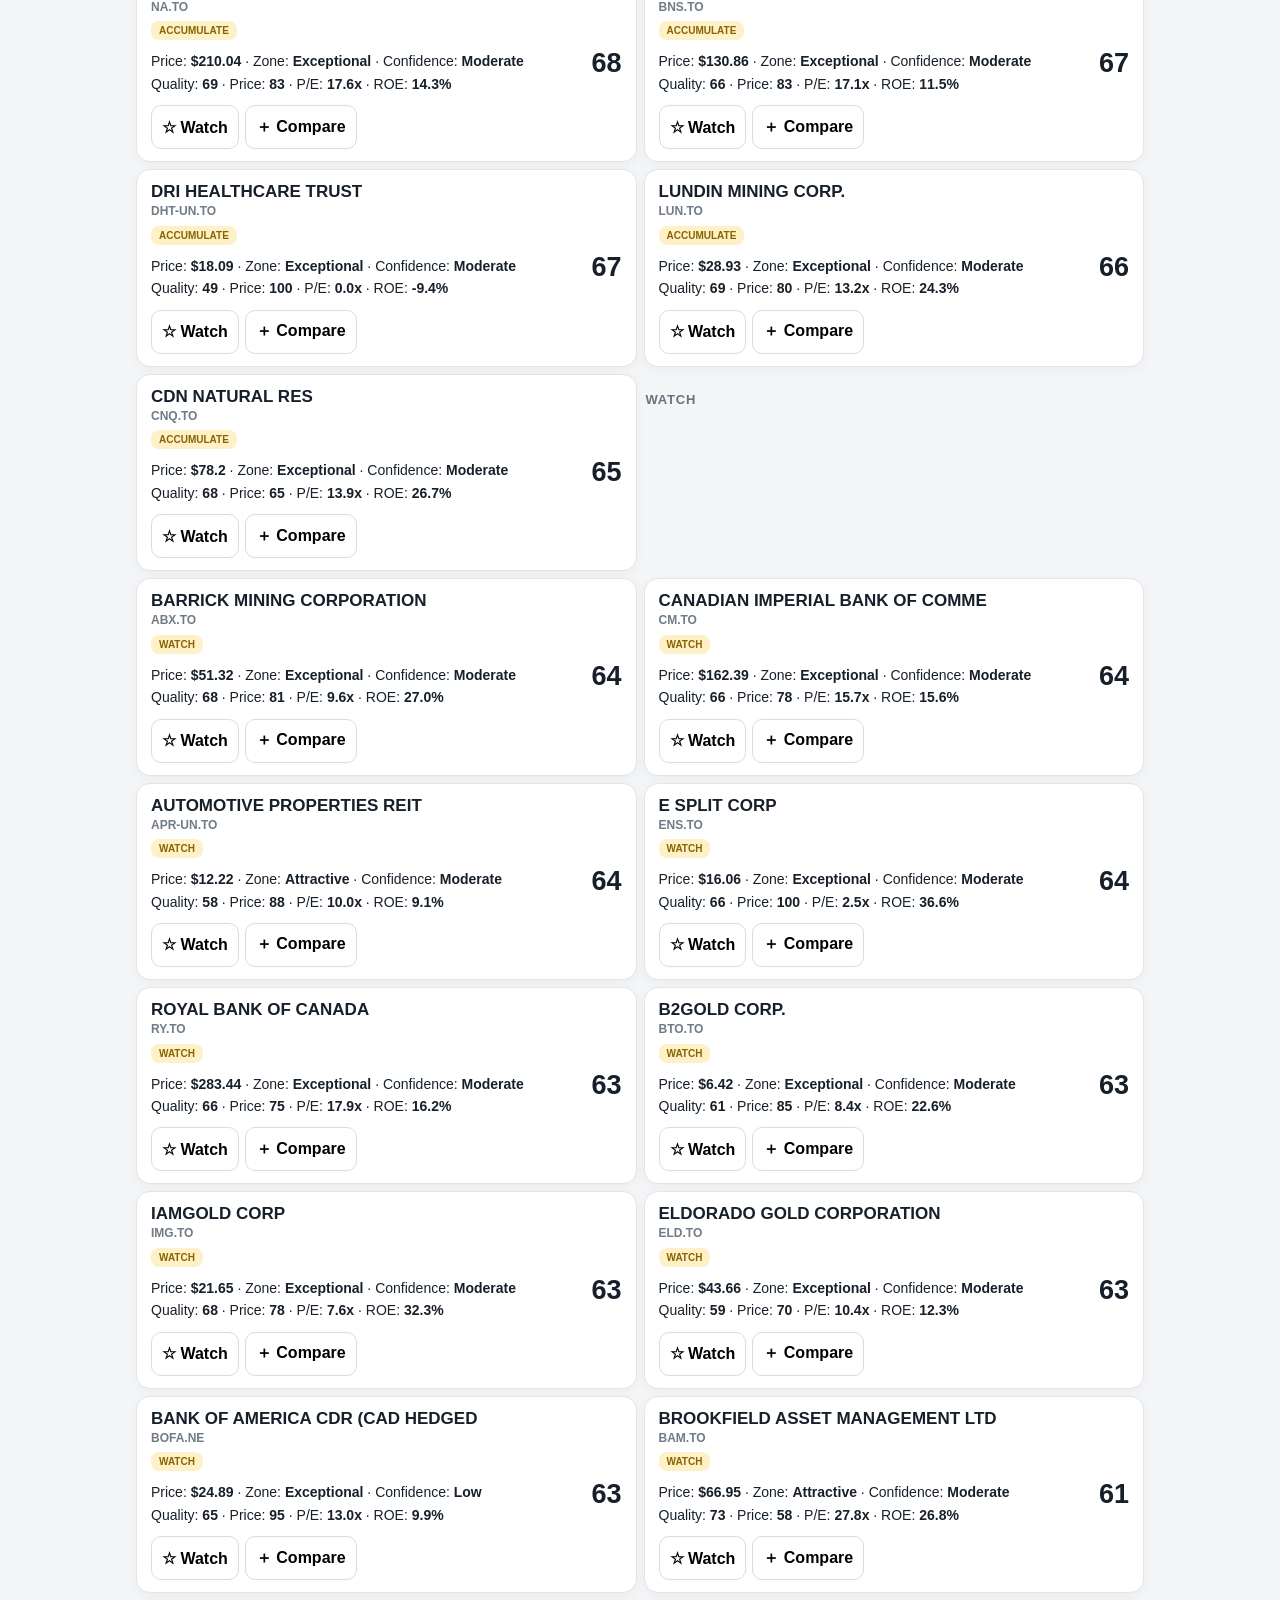
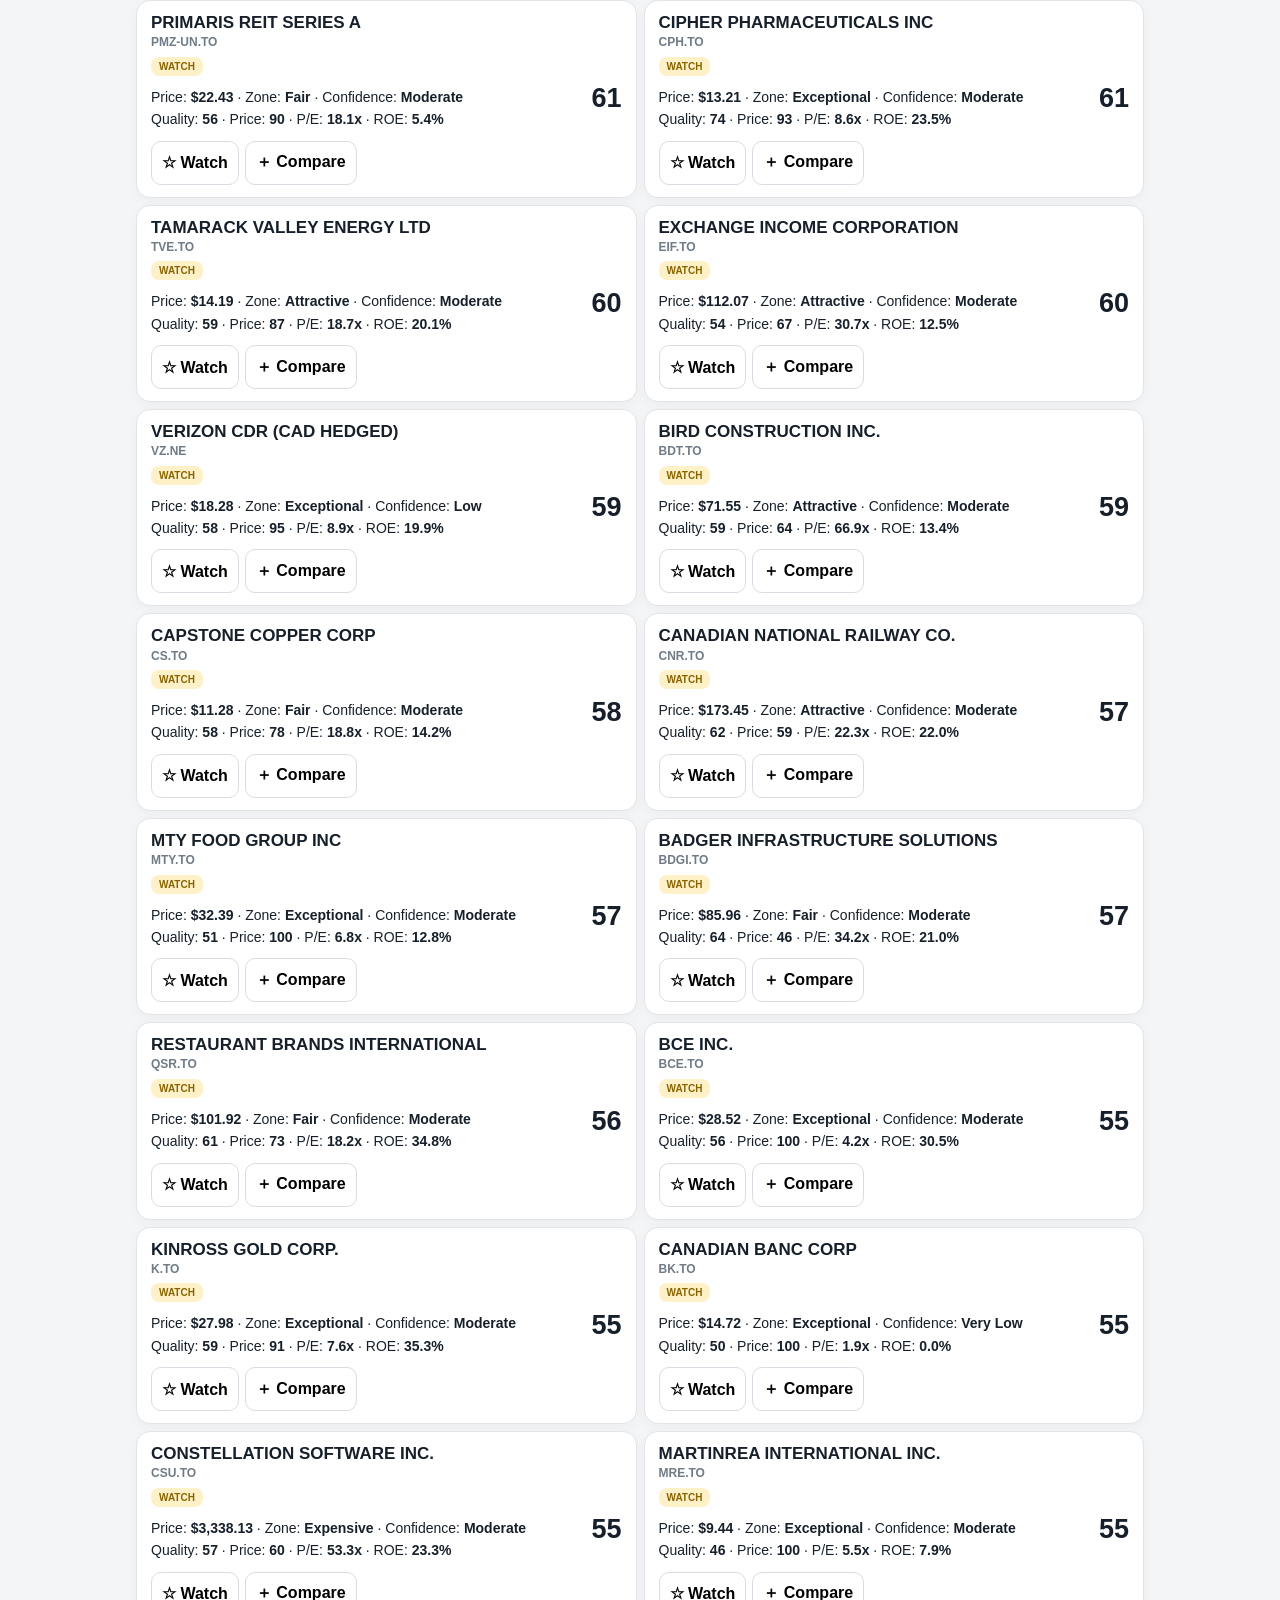
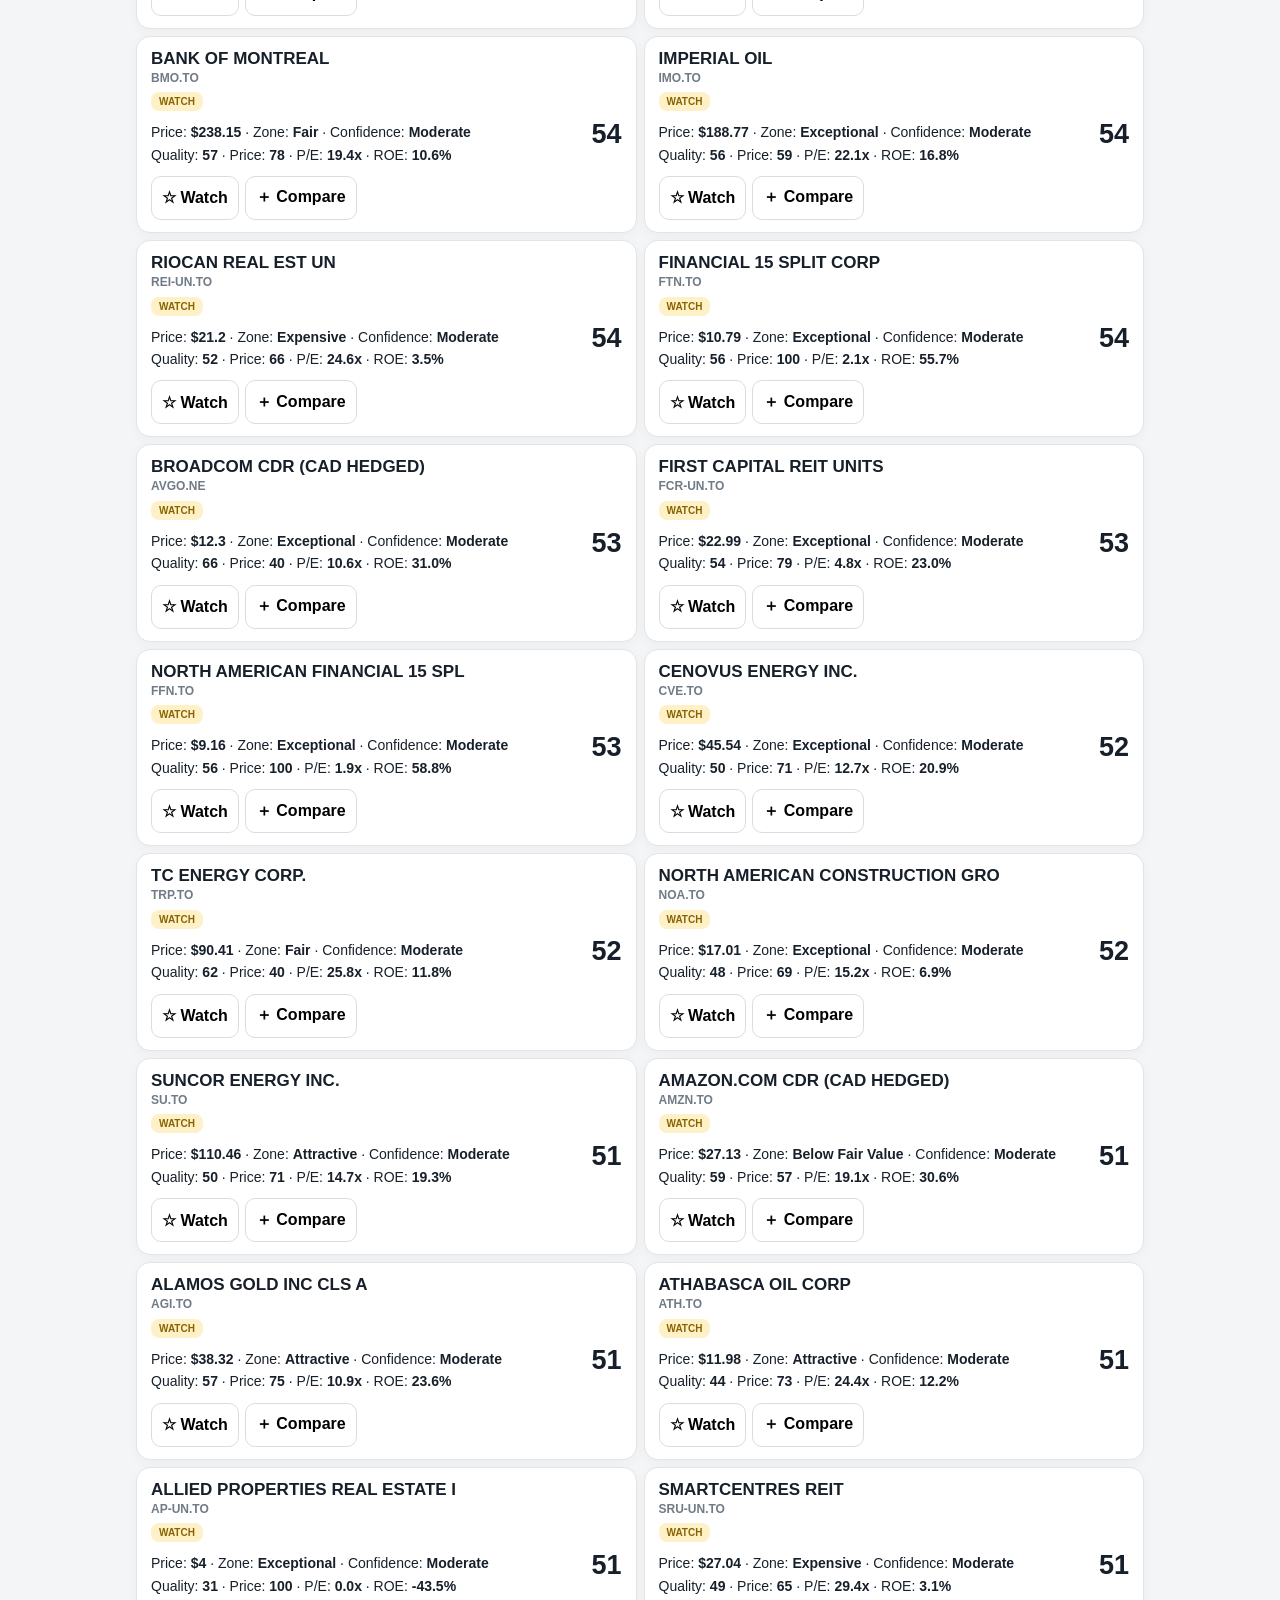
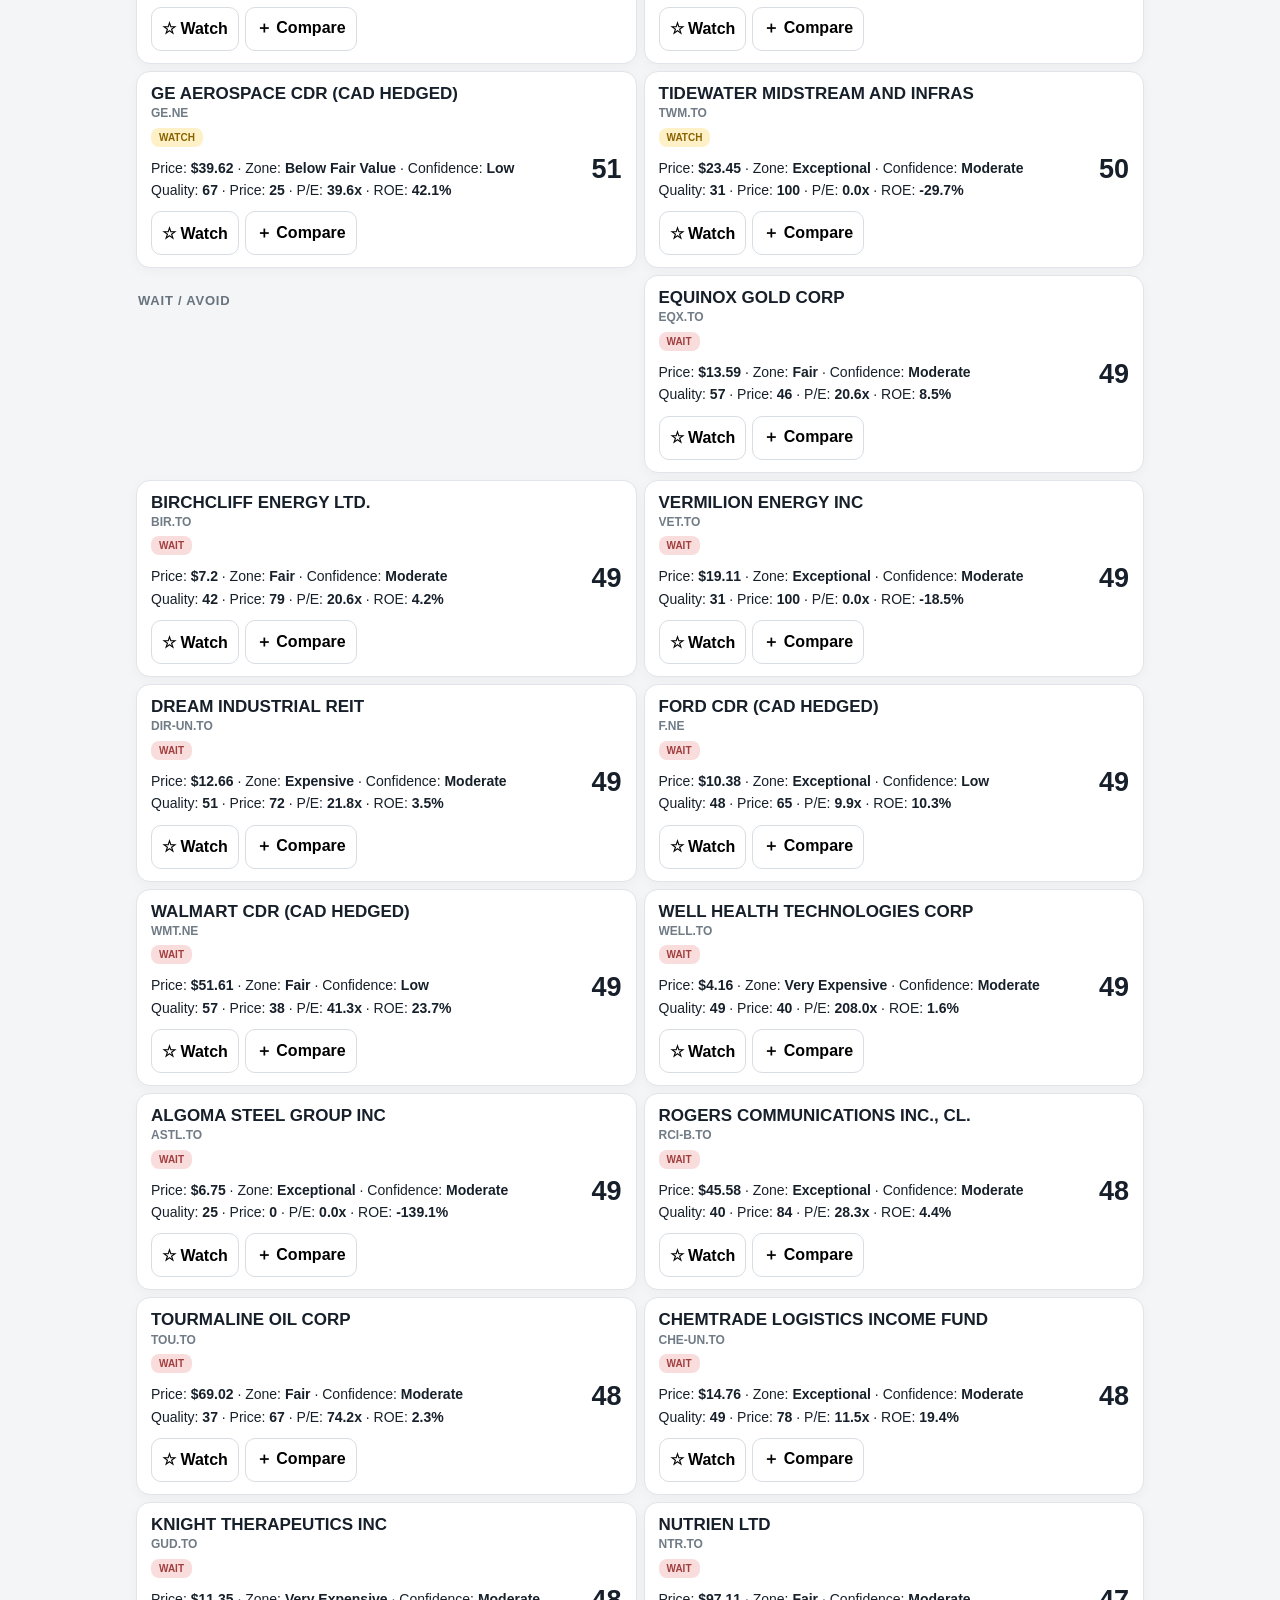
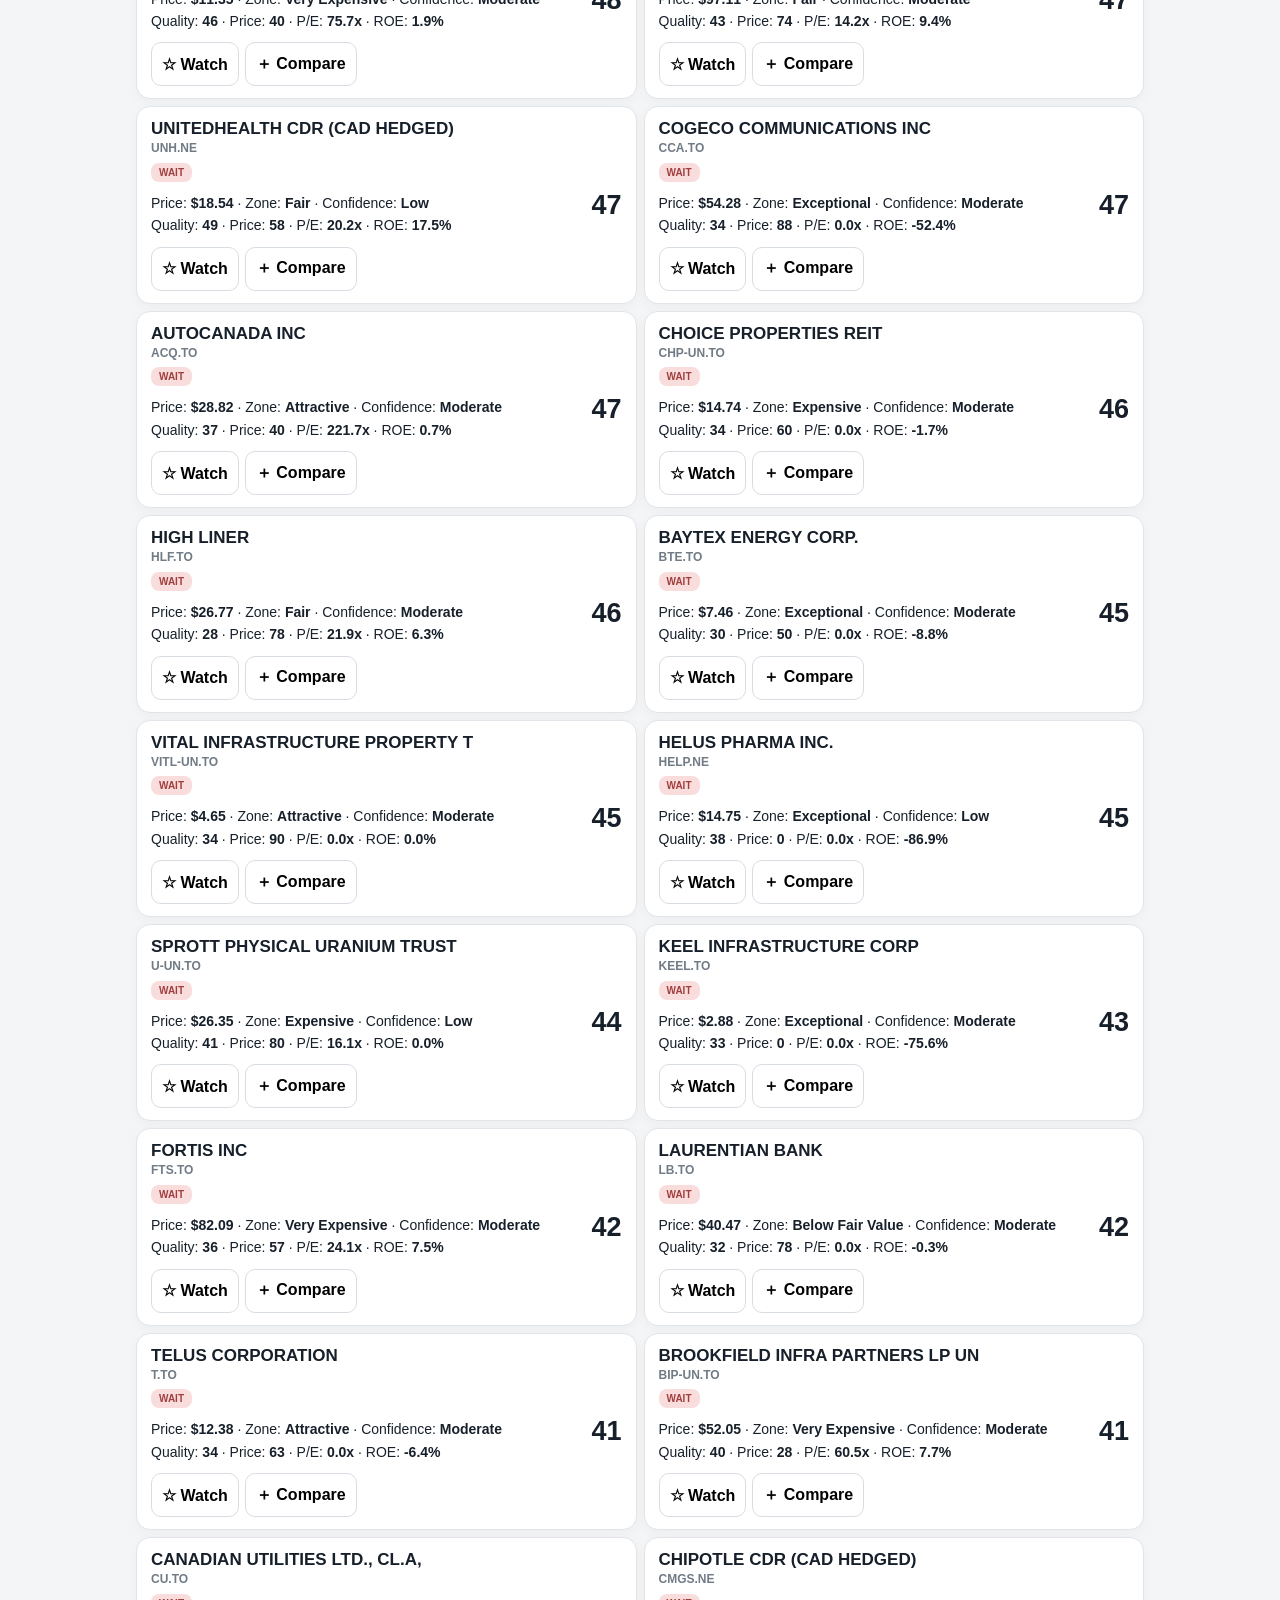
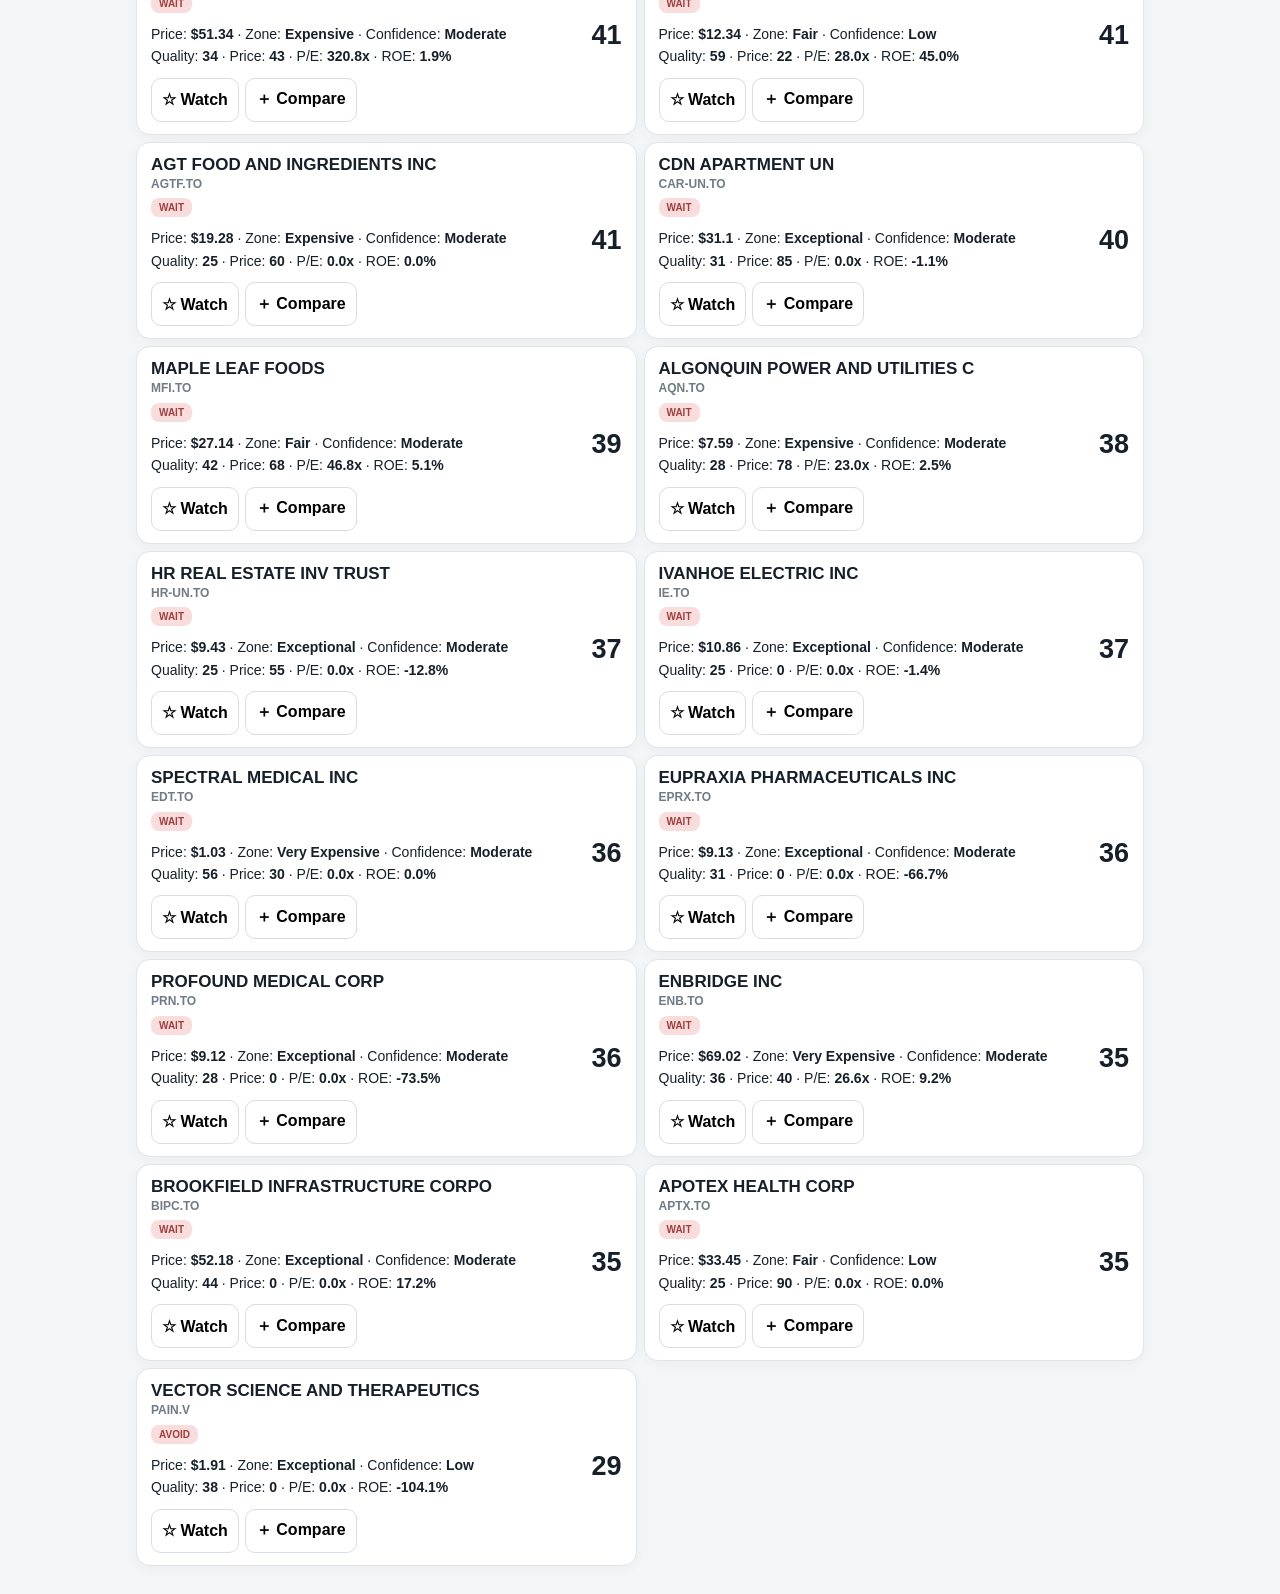
==== commit 95f71aeb: "Add Moves to Investment Radar tools navigation and adjust mobile grid" ====
--- a/index.html
+++ b/index.html
@@ -16,7 +16,7 @@
     .control-shell{position:sticky;top:0;z-index:20;margin:0 -4px 12px;padding:8px 4px 10px;background:rgba(243,245,247,.94);backdrop-filter:blur(16px);-webkit-backdrop-filter:blur(16px)}
     .market-selector,.view-selector,.tool-selector{display:grid;gap:7px}
     .market-selector{grid-template-columns:1fr 1fr;margin-bottom:7px}
-    .tool-selector{grid-template-columns:repeat(5,1fr);margin-bottom:7px}
+    .tool-selector{grid-template-columns:repeat(6,1fr);margin-bottom:7px}
     .view-selector{grid-template-columns:1fr 1fr;margin-bottom:7px}
     .market-btn,.view-btn,.tool-btn{appearance:none;border:1px solid #d8dde3;background:#fff;color:#5f6b76;border-radius:13px;min-height:44px;padding:9px 10px;font-size:14px;font-weight:800;text-decoration:none;display:flex;align-items:center;justify-content:center;gap:6px;cursor:pointer;transition:.15s ease;white-space:nowrap}
     .market-btn.active,.view-btn.active{background:#18212b;color:#fff;border-color:#18212b;box-shadow:0 3px 10px rgba(24,33,43,.13)}
@@ -87,8 +87,7 @@
       input,select{font-size:16px!important}
       .app{padding:8px max(10px,env(safe-area-inset-right)) calc(26px + env(safe-area-inset-bottom)) max(10px,env(safe-area-inset-left))}
       .control-shell{margin-bottom:8px;padding-top:6px}
-      .tool-selector{grid-template-columns:repeat(2,1fr)}
-      .tool-selector a[href="track-sheet.html"]{grid-column:1 / -1}
+      .tool-selector{grid-template-columns:repeat(3,1fr)}
       .market-btn,.view-btn,.tool-btn{min-height:44px;padding:8px 7px;font-size:13px;border-radius:12px}
       .hero{padding:12px 13px;border-radius:14px;margin-bottom:7px}
       .hero-top{display:block}
@@ -140,6 +139,7 @@
         <a class="tool-btn" href="etf.html">◎ ETF Radar</a>
         <a class="tool-btn" href="smallcap.html">↗ Small Cap</a>
         <a class="tool-btn" href="track-sheet.html">▤ Track Sheet</a>
+        <a class="tool-btn" href="moves.html">◎ Moves</a>
       </nav>
     </div>
 
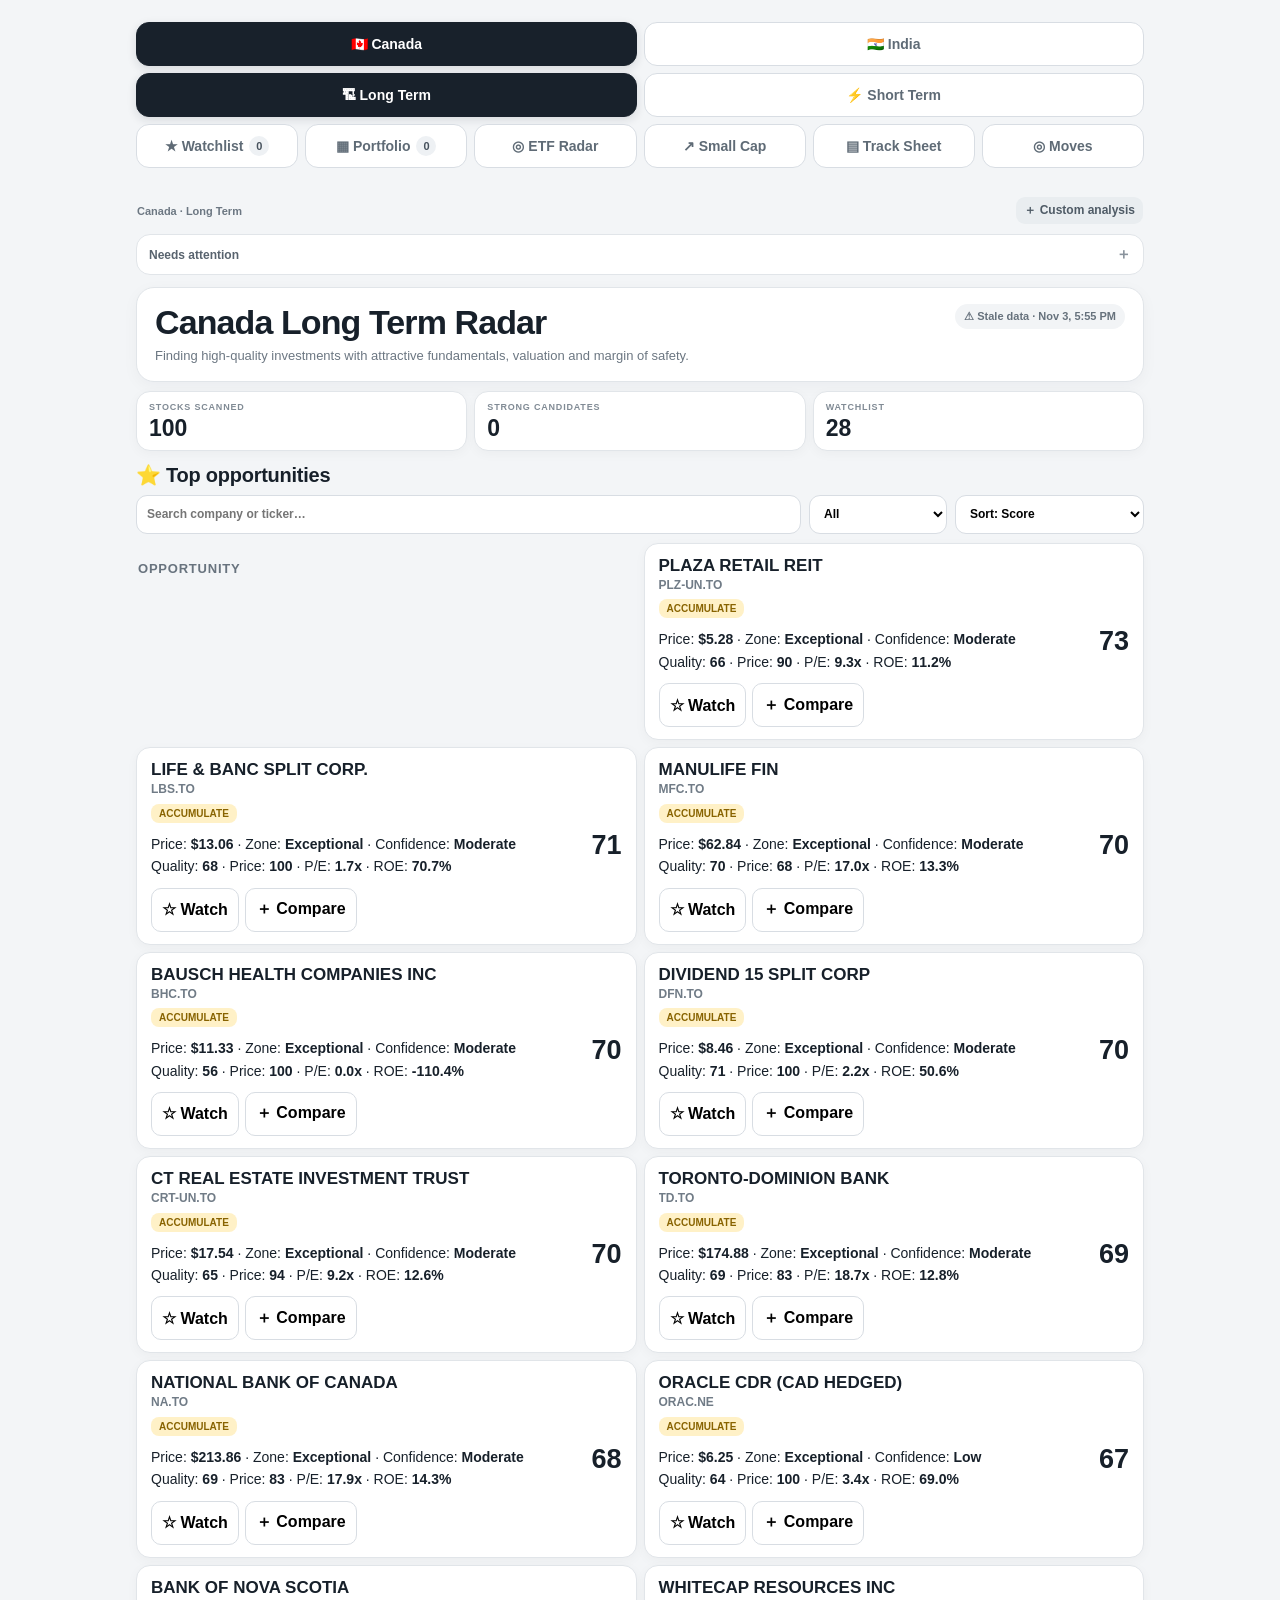
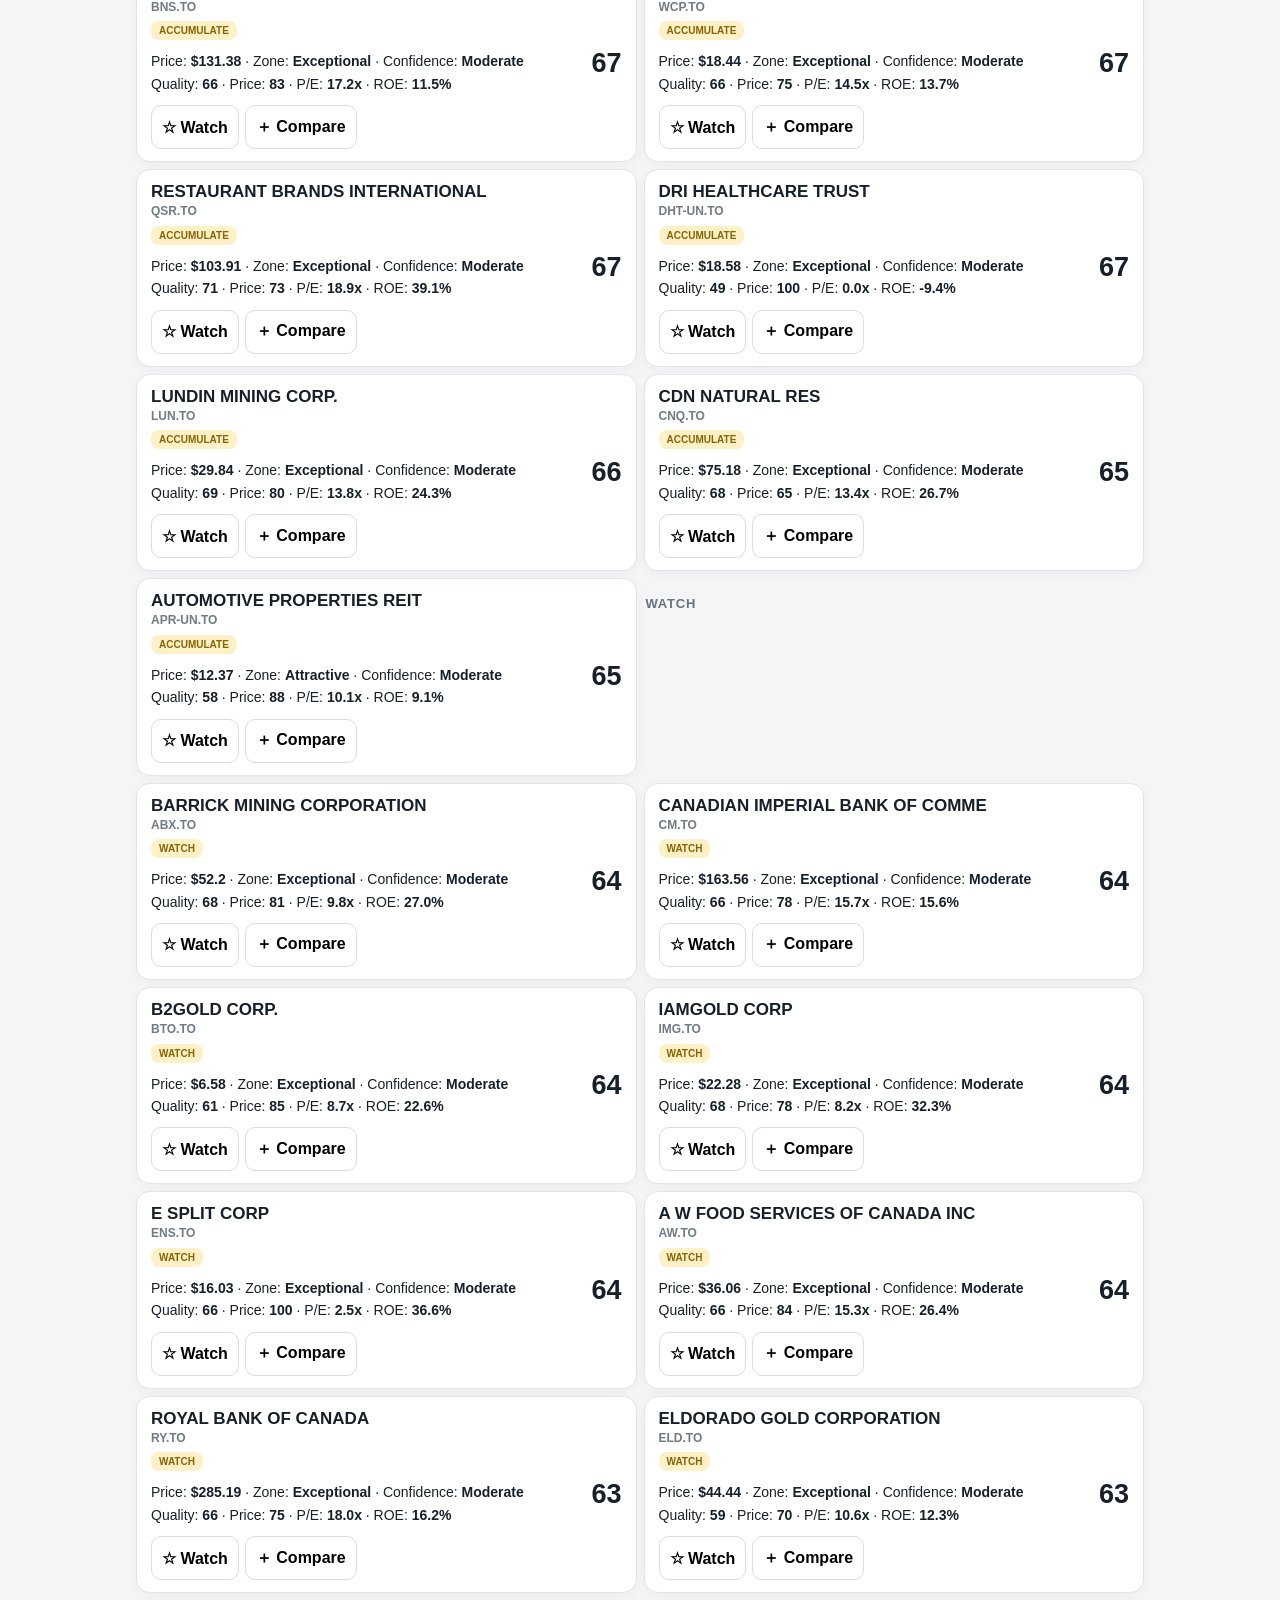
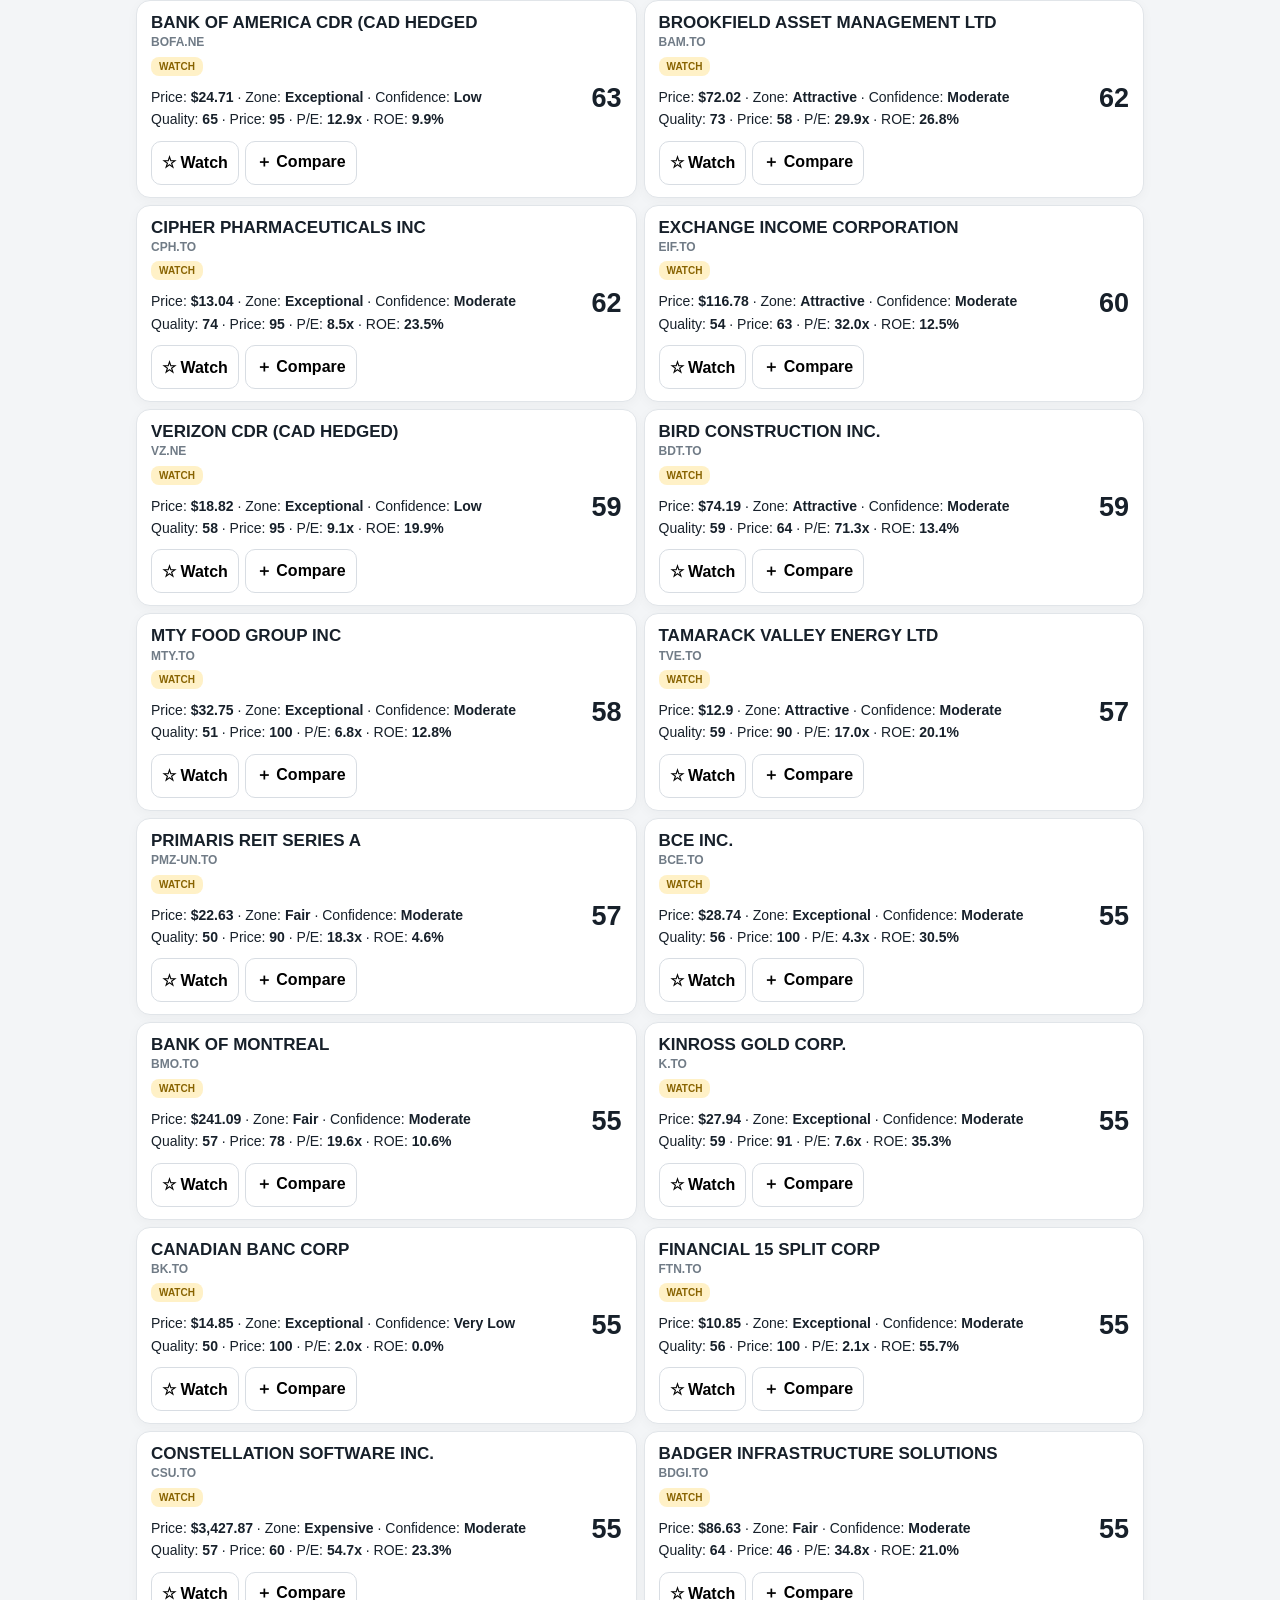
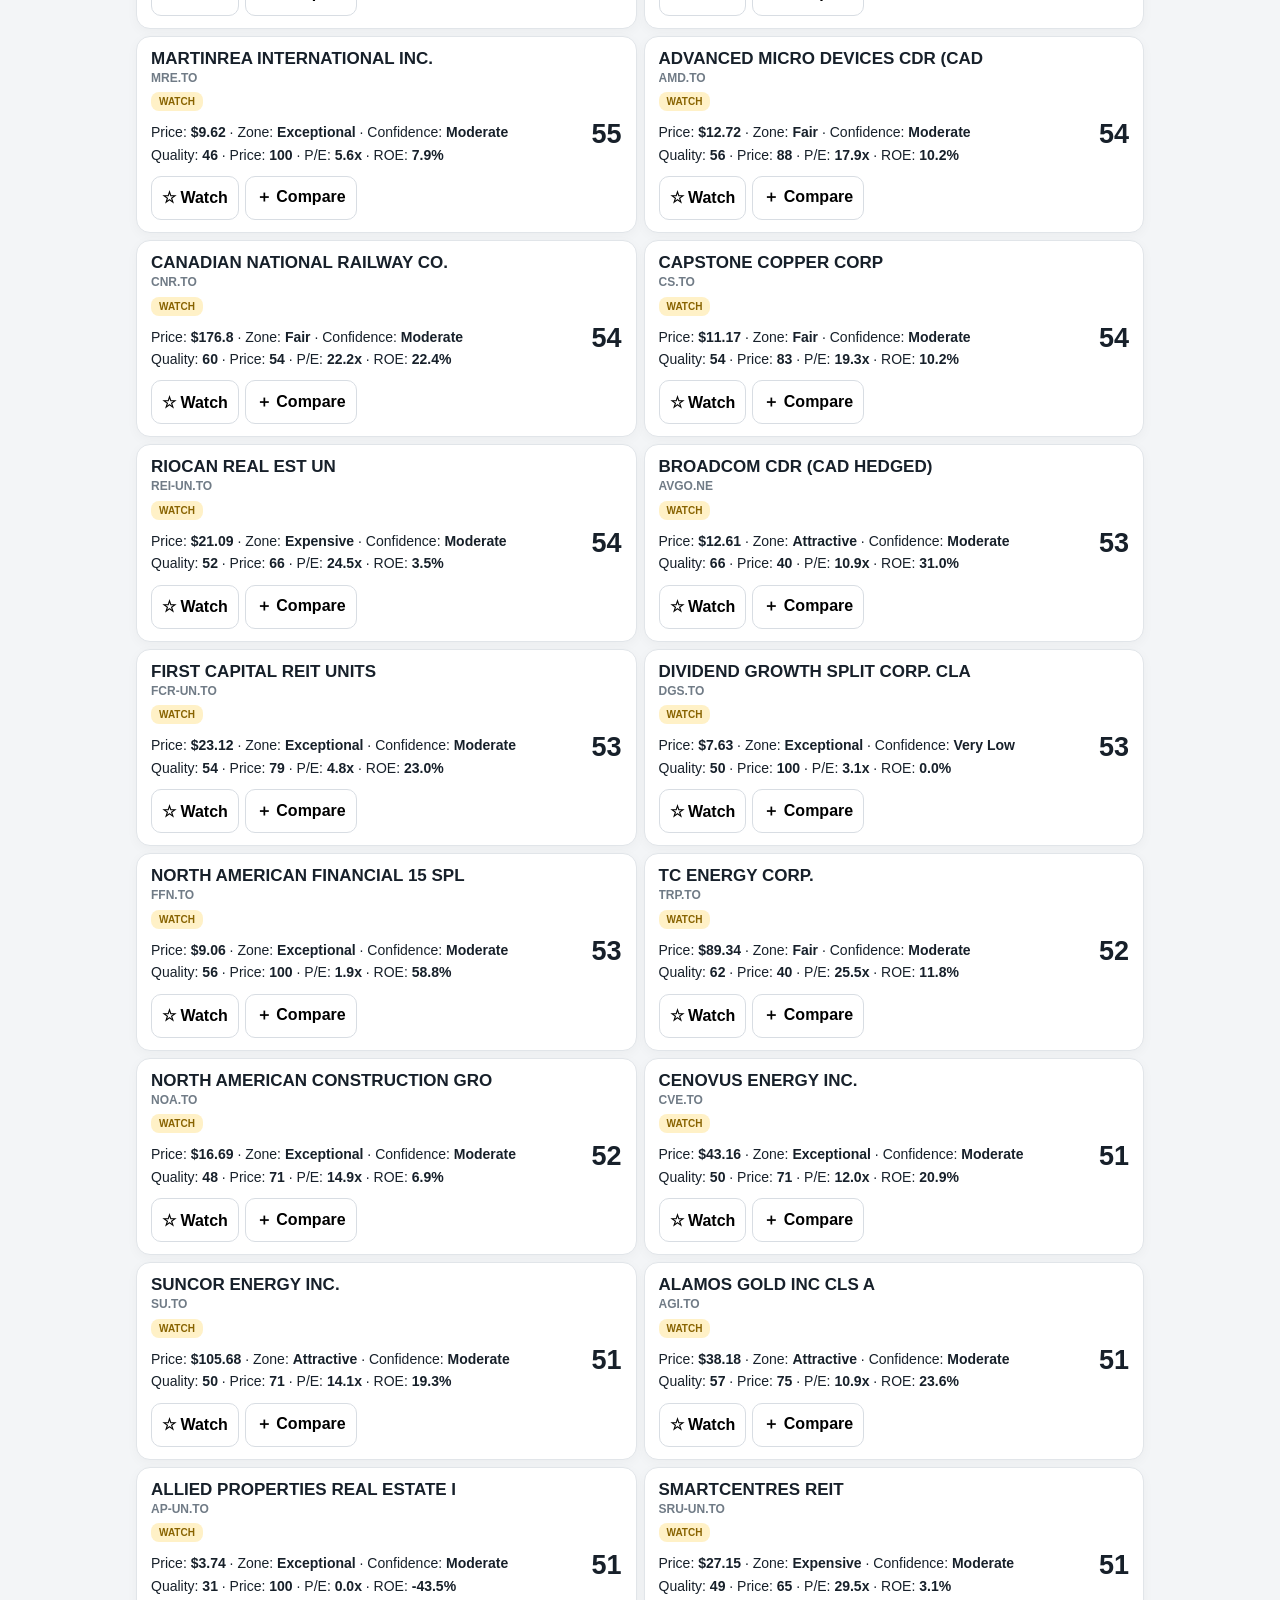
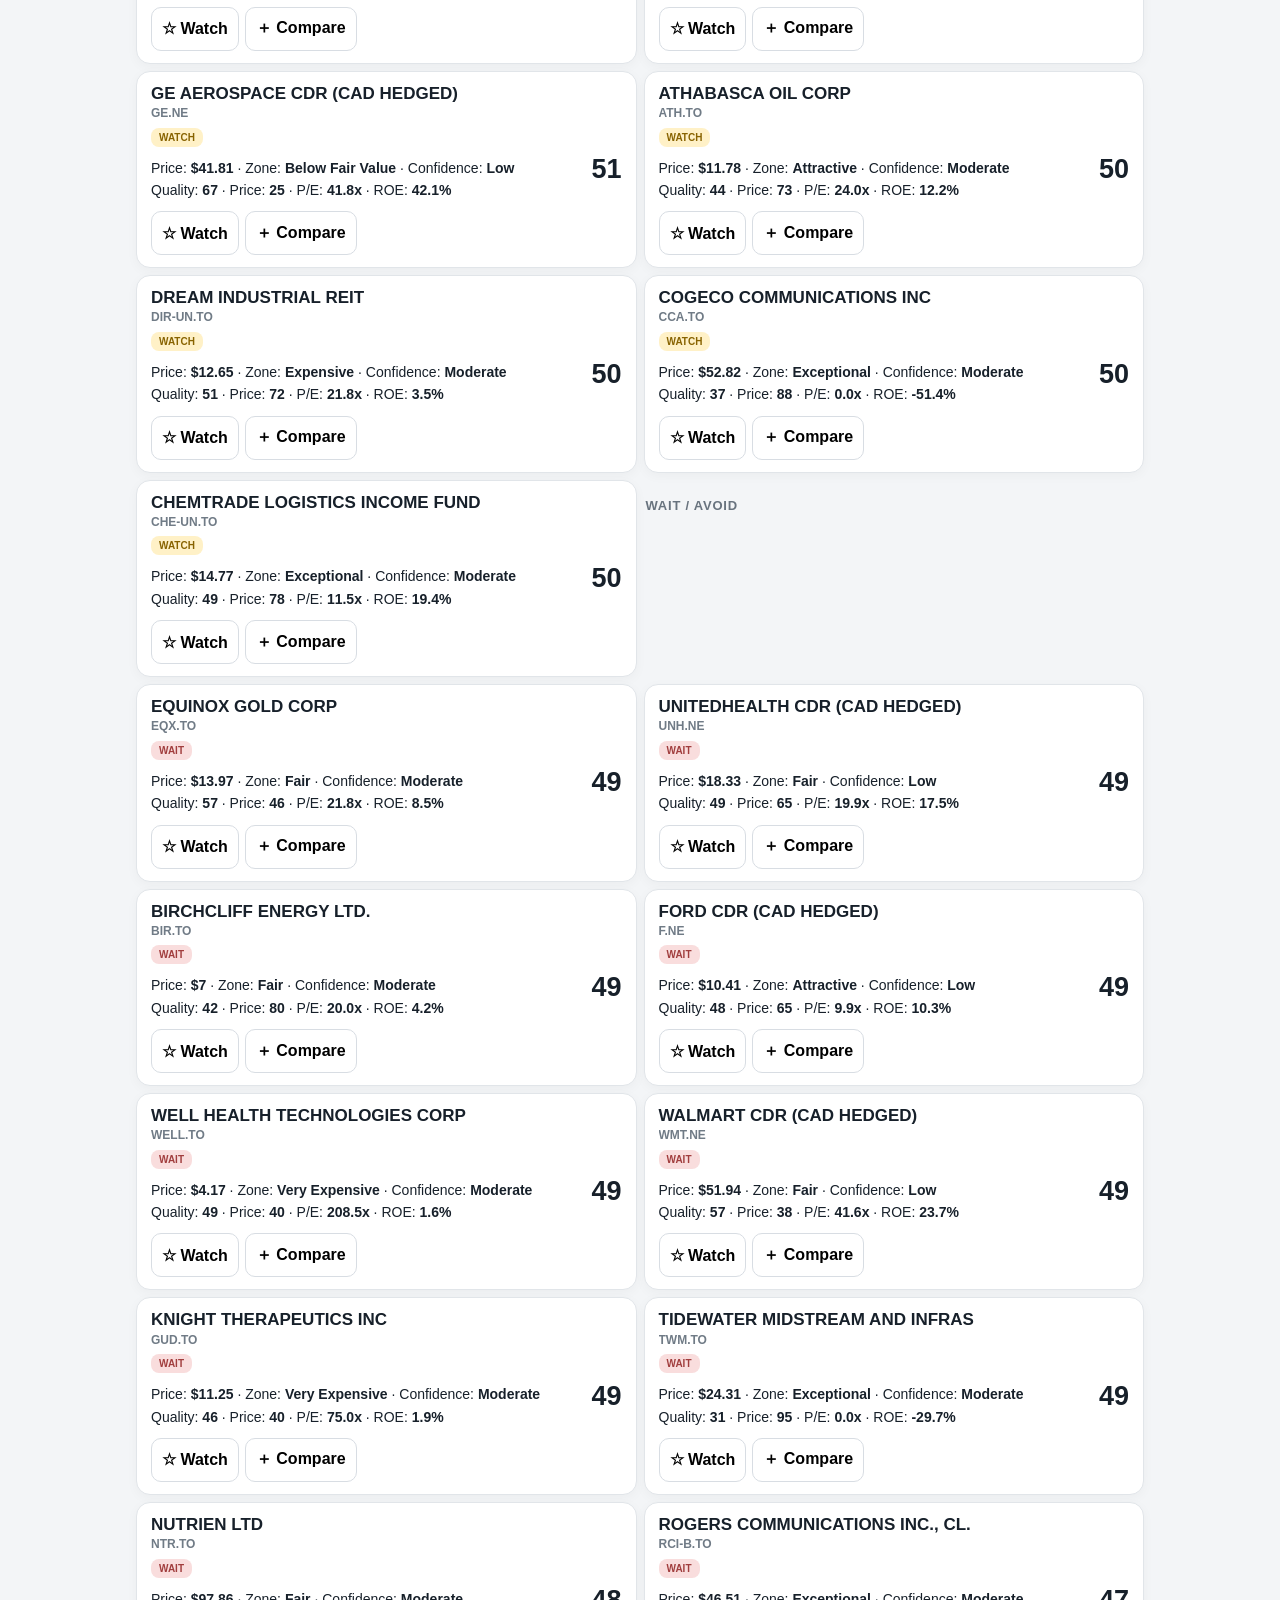
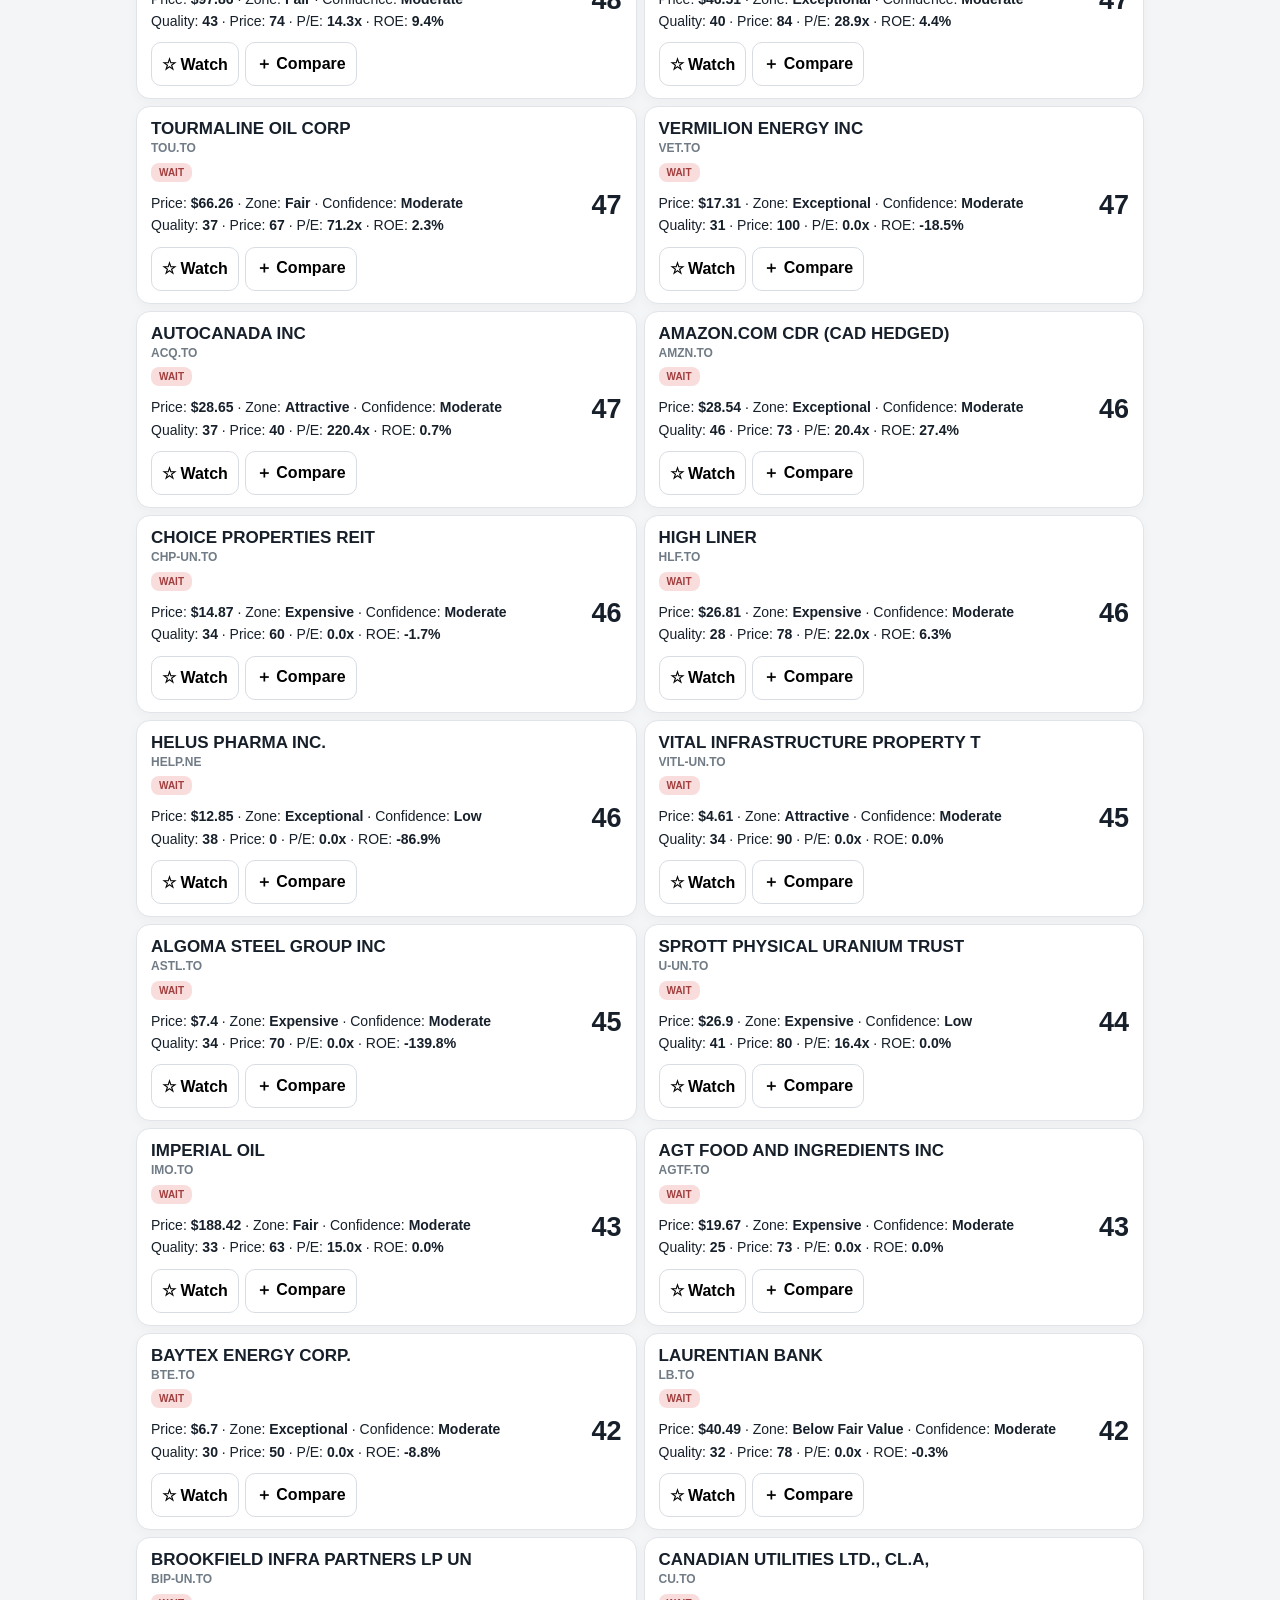
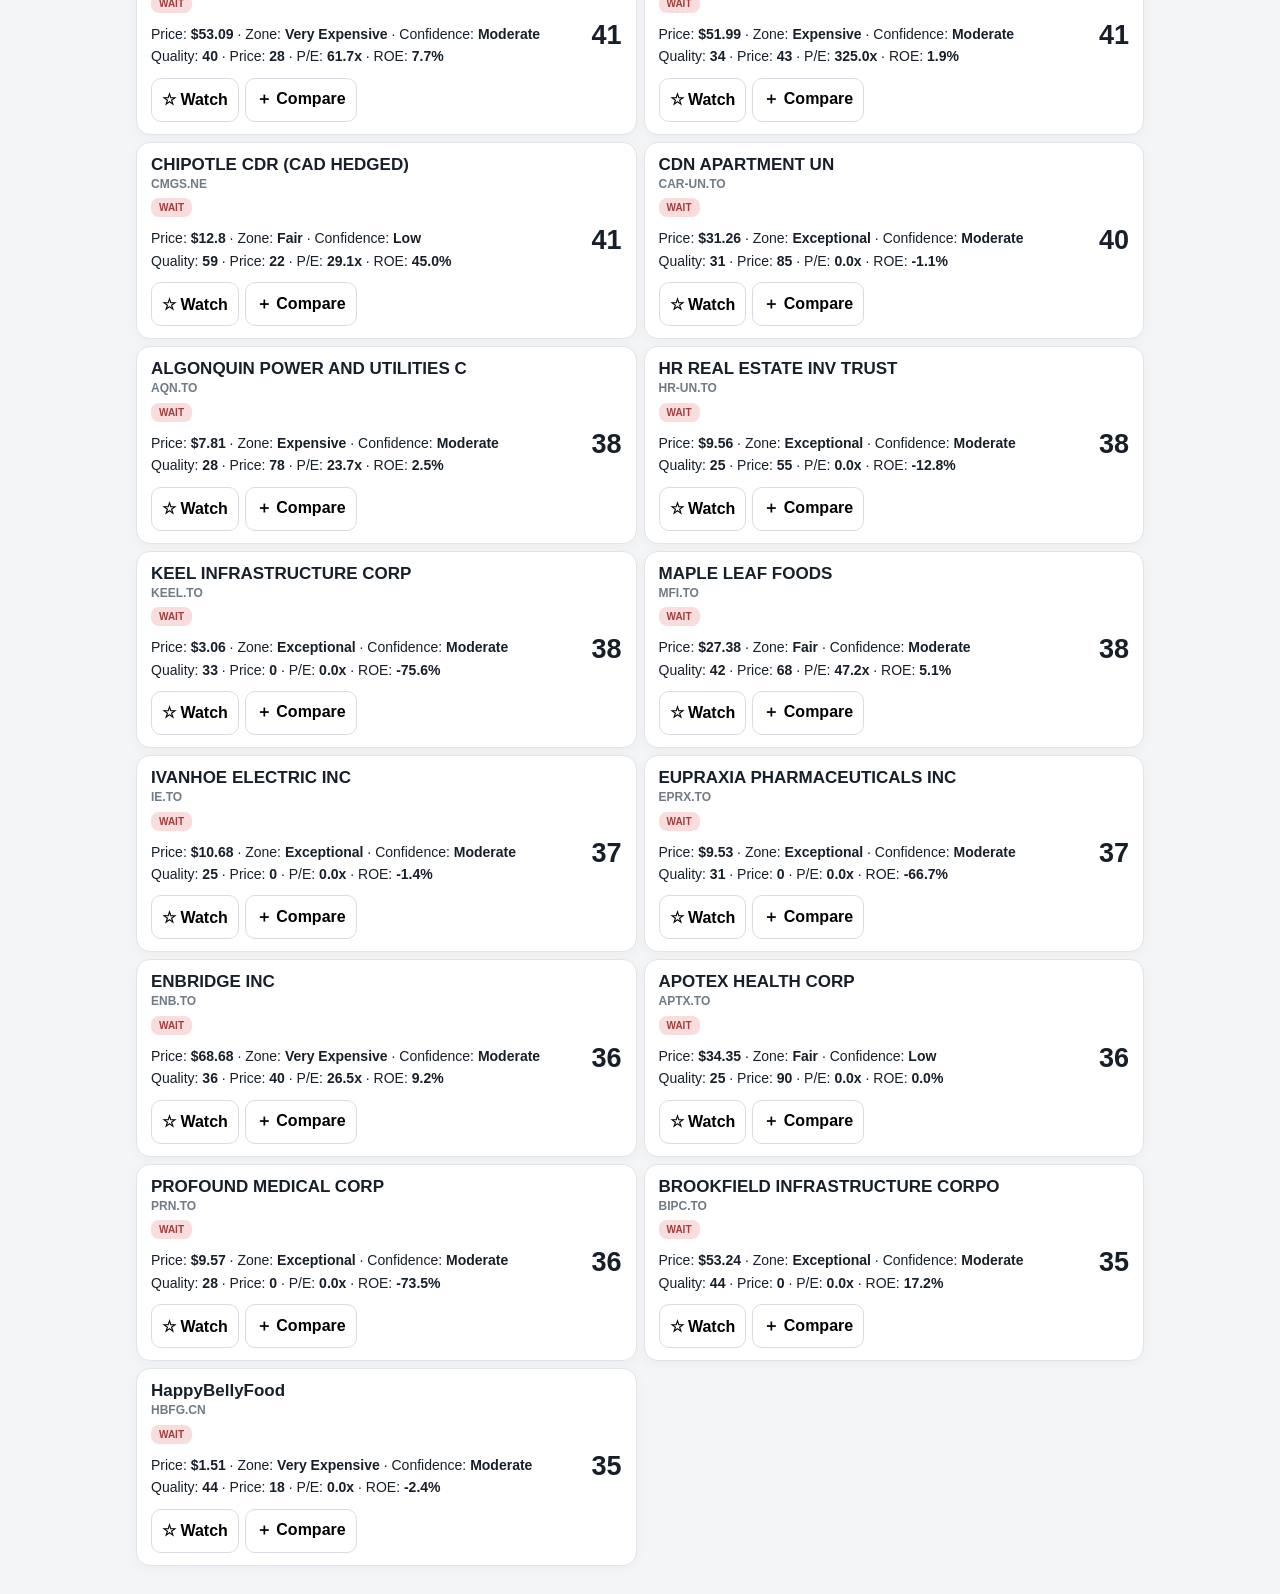
==== commit 8d94167c: "Use branded icon on iPhone home screen" ====
--- a/index.html
+++ b/index.html
@@ -4,6 +4,11 @@
   <meta charset="UTF-8">
   <meta name="viewport" content="width=device-width, initial-scale=1.0, viewport-fit=cover">
   <meta name="theme-color" content="#f3f5f7">
+  <meta name="apple-mobile-web-app-capable" content="yes">
+  <meta name="apple-mobile-web-app-title" content="Investment Radar">
+  <link rel="apple-touch-icon" sizes="180x180" href="icon-180.png?v=2">
+  <link rel="icon" type="image/svg+xml" href="brand-icon.svg?v=2">
+  <link rel="manifest" href="manifest.json?v=2">
   <title>Investment Radar</title>
   <style>
     *{box-sizing:border-box}
